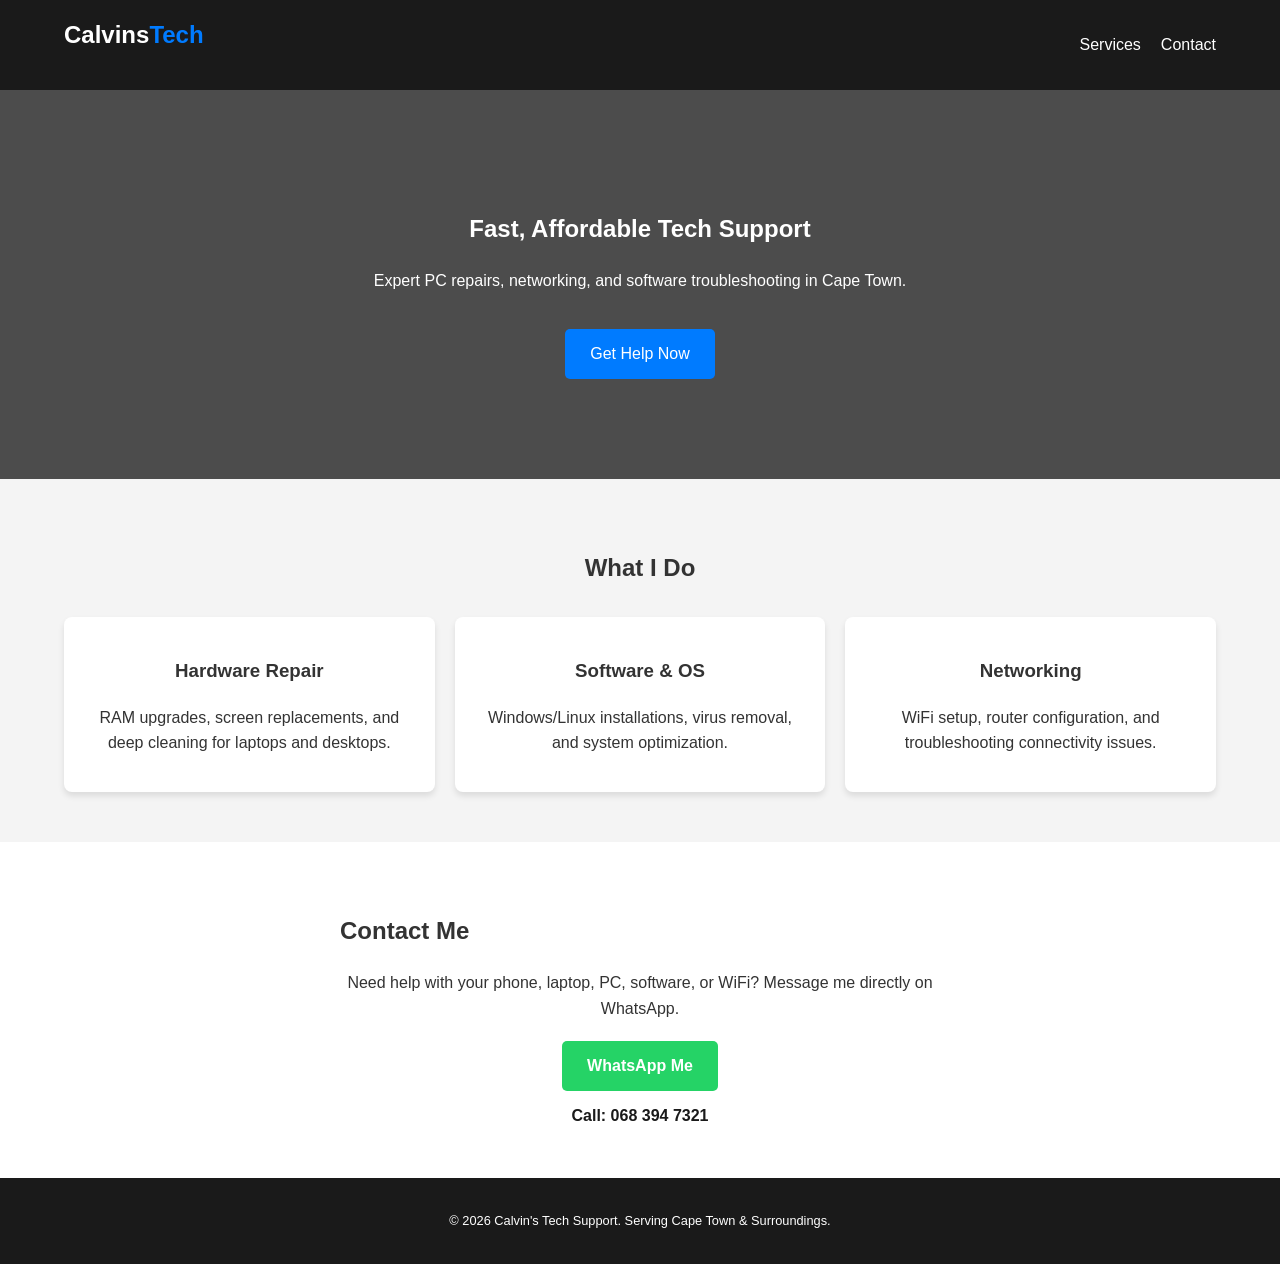
==== index.html @ 07ad8da0 "Add files via upload" ====
<!DOCTYPE html>
<html lang="en">
<head>
    <meta charset="UTF-8">
    <meta name="viewport" content="width=device-width, initial-scale=1.0">
    <title>Calvin's Tech Support | Professional IT Services</title>
    <link rel="stylesheet" href="style.css">
</head>
<body>
    <header>
        <nav>
            <div class="logo">Calvins<span>Tech</span></div>
            <ul>
                <li><a href="#services">Services</a></li>
                <li><a href="#contact">Contact</a></li>
            </ul>
        </nav>
    </header>

    <section class="hero">
        <h1>Fast, Affordable Tech Support</h1>
        <p>Expert PC repairs, networking, and software troubleshooting in Cape Town.</p>
        <a href="#contact" class="cta-button">Get Help Now</a>
    </section>

    <section id="services" class="services">
        <h2>What I Do</h2>
        <div class="service-grid">
            <div class="card">
                <h3>Hardware Repair</h3>
                <p>RAM upgrades, screen replacements, and deep cleaning for laptops and desktops.</p>
            </div>
            <div class="card">
                <h3>Software & OS</h3>
                <p>Windows/Linux installations, virus removal, and system optimization.</p>
            </div>
            <div class="card">
                <h3>Networking</h3>
                <p>WiFi setup, router configuration, and troubleshooting connectivity issues.</p>
            </div>
        </div>
    </section>

    <section id="contact" class="contact">
        <h2>Contact Me</h2>
        <p>Need help with your phone, laptop, PC, software, or WiFi? Message me directly on WhatsApp.</p>
        <div class="contact-buttons">
            <a class="whatsapp-button" href="https://wa.me/27683947321?text=Hi%20Calvin%2C%20I%20need%20help%20with%20my%20device." target="_blank" rel="noopener noreferrer">WhatsApp Me</a>
            <a class="phone-link" href="tel:+27683947321">Call: 068 394 7321</a>
        </div>
    </section>

    <footer>
        <p>&copy; 2026 Calvin's Tech Support. Serving Cape Town & Surroundings.</p>
    </footer>
</body>
</html>
---- style.css ----
:root {
    --primary: #007bff;
    --dark: #1a1a1a;
    --light: #f4f4f4;
}

body {
    font-family: 'Segoe UI', Tahoma, Geneva, Verdana, sans-serif;
    margin: 0;
    color: #333;
    line-height: 1.6;
}

nav {
    display: flex;
    justify-content: space-between;
    padding: 1rem 5%;
    background: var(--dark);
    color: white;
}

.logo { font-size: 1.5rem; font-weight: bold; }
.logo span { color: var(--primary); }

nav ul { display: flex; list-style: none; }
nav ul li { margin-left: 20px; }
nav a { color: white; text-decoration: none; }

.hero {
    background: linear-gradient(rgba(0,0,0,0.7), rgba(0,0,0,0.7)), url('https://images.unsplash.com/photo-1518770660439-4636190af475?auto=format&fit=crop&w=1350&q=80');
    background-size: cover;
    color: white;
    text-align: center;
    padding: 100px 20px;
}

.cta-button {
    background: var(--primary);
    color: white;
    padding: 12px 25px;
    text-decoration: none;
    border-radius: 5px;
    display: inline-block;
    margin-top: 20px;
}

.services { padding: 50px 5%; text-align: center; background: var(--light); }
.service-grid {
    display: grid;
    grid-template-columns: repeat(auto-fit, minmax(250px, 1fr));
    gap: 20px;
    margin-top: 30px;
}

.card { background: white; padding: 20px; border-radius: 8px; box-shadow: 0 4px 6px rgba(0,0,0,0.1); }

.contact { padding: 50px 5%; max-width: 600px; margin: 0 auto; }
form { display: flex; flex-direction: column; }
form input, form textarea { margin-bottom: 15px; padding: 10px; border: 1px solid #ccc; border-radius: 4px; }
form button { background: var(--dark); color: white; padding: 10px; border: none; cursor: pointer; border-radius: 4px; }
form button:hover { background: var(--primary); }

footer { text-align: center; padding: 20px; background: var(--dark); color: white; font-size: 0.8rem; }

.contact p { text-align: center; }
.contact-buttons { display: flex; flex-direction: column; gap: 12px; align-items: center; margin-top: 20px; }
.whatsapp-button { background: #25D366; color: white; padding: 12px 25px; text-decoration: none; border-radius: 5px; font-weight: bold; display: inline-block; }
.phone-link { color: var(--dark); text-decoration: none; font-weight: bold; }
.phone-link:hover { color: var(--primary); }
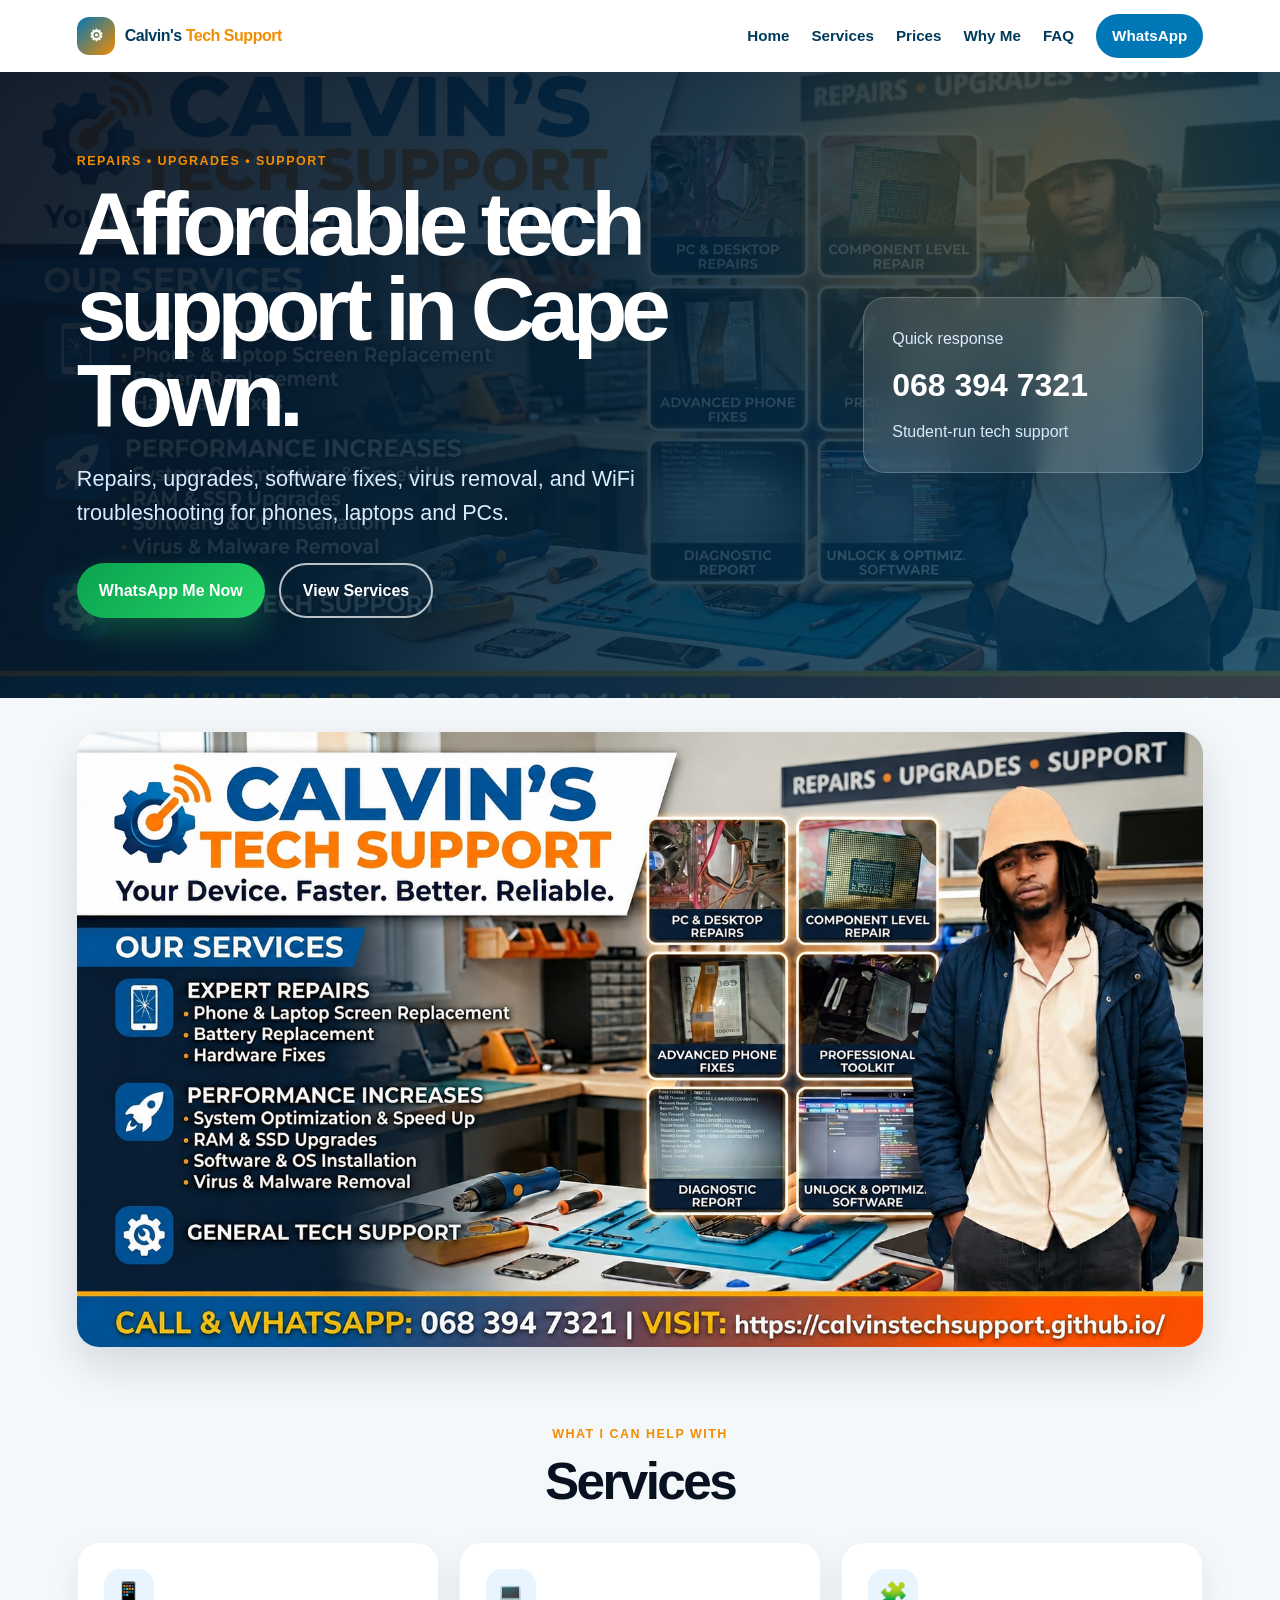
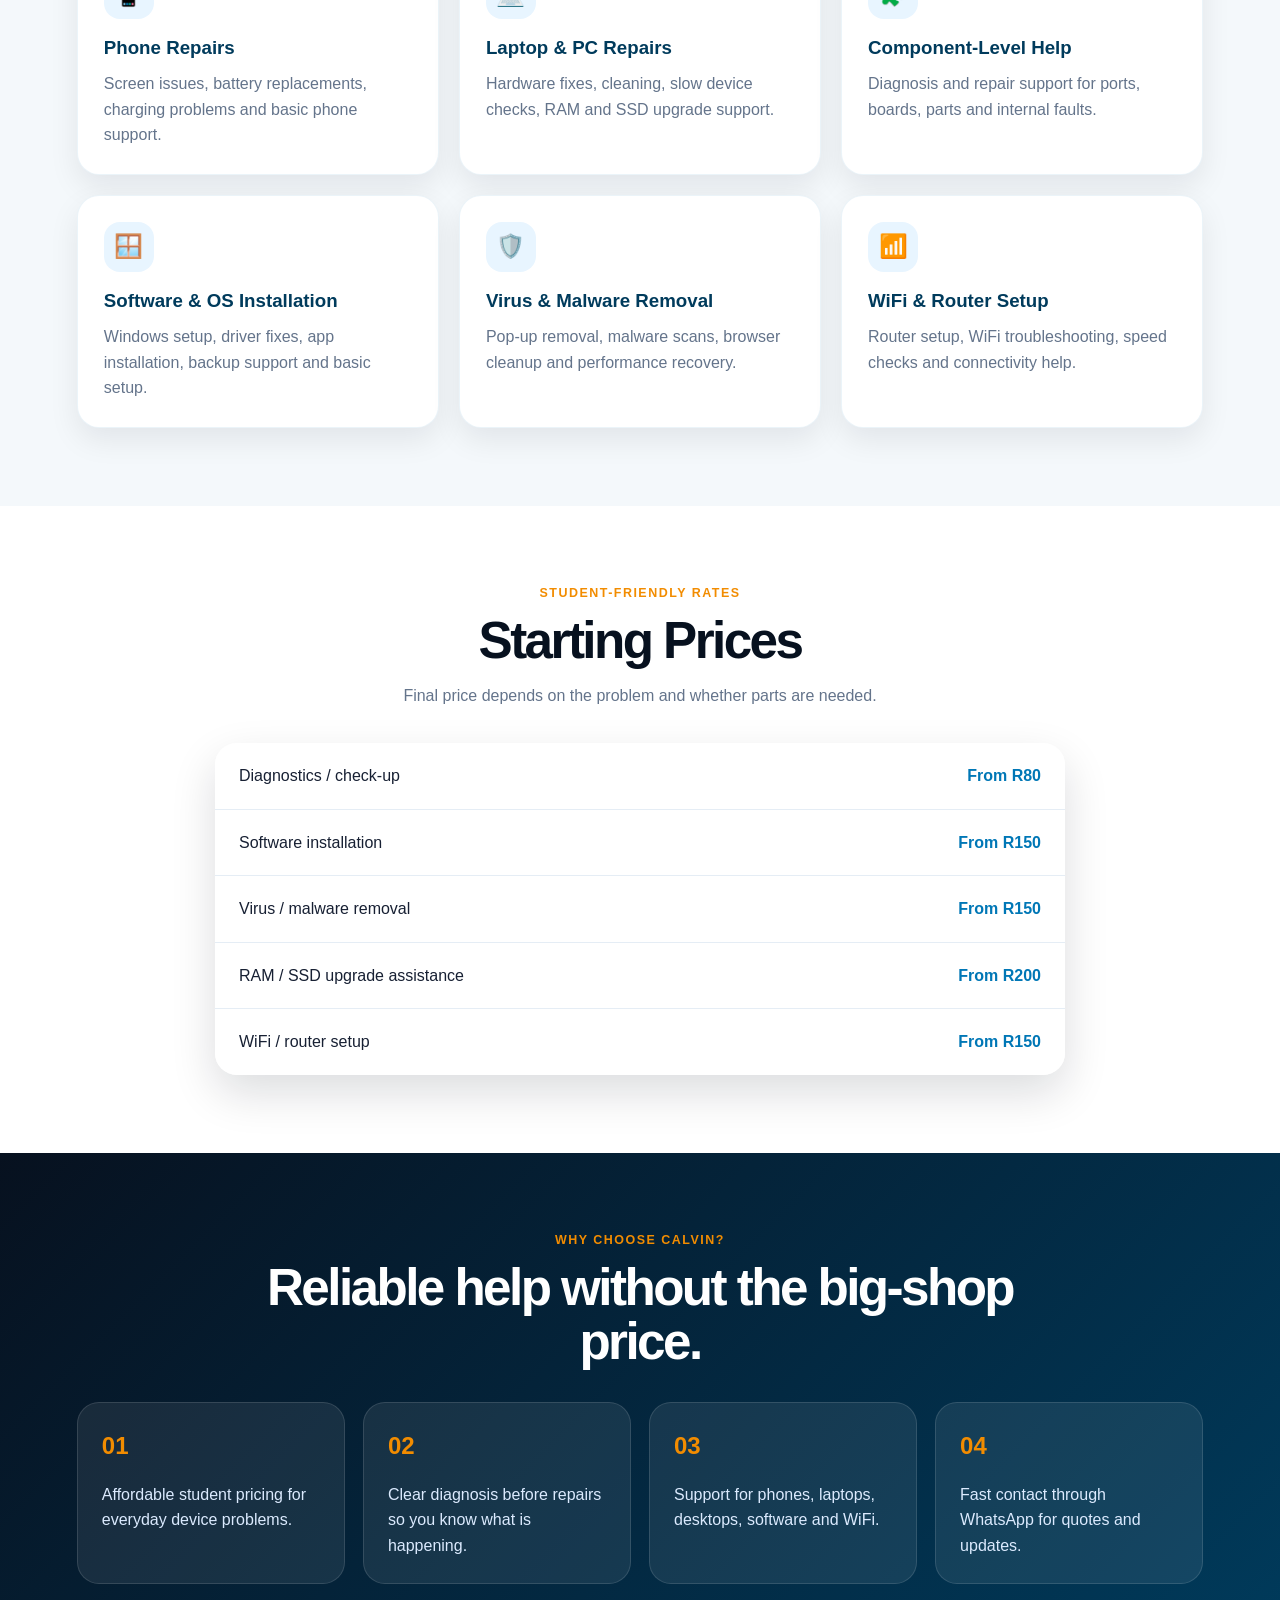
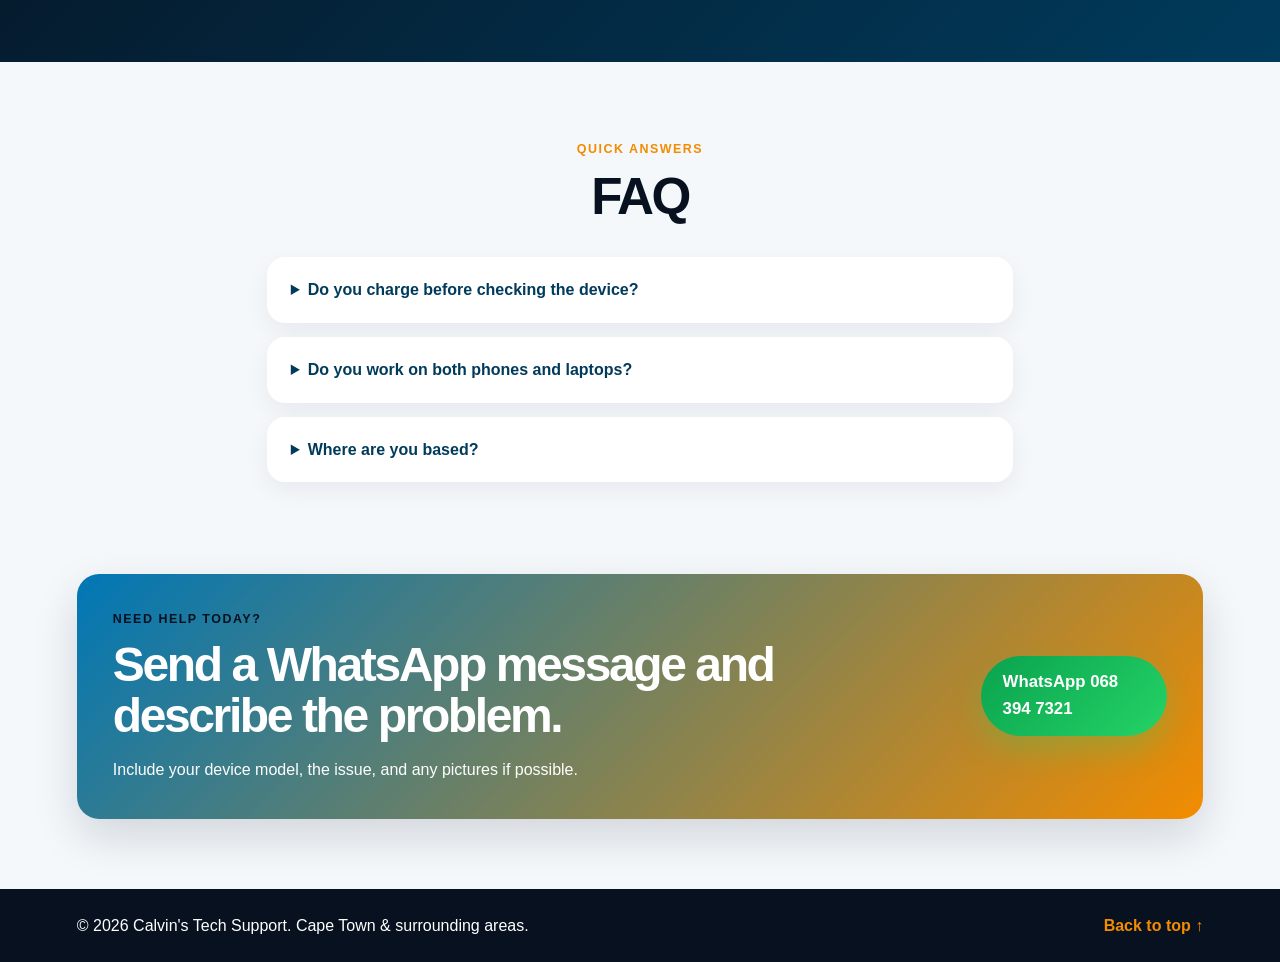
==== commit 4f4d48a4: "Add files via upload" ====
--- a/index.html
+++ b/index.html
@@ -3,55 +3,168 @@
 <head>
     <meta charset="UTF-8">
     <meta name="viewport" content="width=device-width, initial-scale=1.0">
-    <title>Calvin's Tech Support | Professional IT Services</title>
+    <meta name="description" content="Affordable tech support in Cape Town. Repairs, upgrades, software fixes, virus removal, and WiFi troubleshooting.">
+    <title>Calvin's Tech Support | Repairs, Upgrades & IT Support in Cape Town</title>
     <link rel="stylesheet" href="style.css">
 </head>
 <body>
-    <header>
-        <nav>
-            <div class="logo">Calvins<span>Tech</span></div>
-            <ul>
-                <li><a href="#services">Services</a></li>
-                <li><a href="#contact">Contact</a></li>
-            </ul>
+    <input type="checkbox" id="menu-toggle" class="menu-toggle">
+
+    <header class="site-header">
+        <a href="#home" class="brand">
+            <span class="brand-icon">⚙</span>
+            <span>Calvin's <strong>Tech Support</strong></span>
+        </a>
+
+        <label for="menu-toggle" class="menu-button" aria-label="Open navigation menu">
+            <span></span>
+            <span></span>
+            <span></span>
+        </label>
+
+        <nav class="top-nav">
+            <a href="#home">Home</a>
+            <a href="#services">Services</a>
+            <a href="#prices">Prices</a>
+            <a href="#why">Why Me</a>
+            <a href="#faq">FAQ</a>
+            <a href="#contact" class="nav-cta">WhatsApp</a>
         </nav>
     </header>
 
-    <section class="hero">
-        <h1>Fast, Affordable Tech Support</h1>
-        <p>Expert PC repairs, networking, and software troubleshooting in Cape Town.</p>
-        <a href="#contact" class="cta-button">Get Help Now</a>
-    </section>
+    <aside class="side-nav">
+        <label for="menu-toggle" class="close-menu">×</label>
+        <a href="#home">Home</a>
+        <a href="#services">Services</a>
+        <a href="#prices">Prices</a>
+        <a href="#why">Why Choose Me</a>
+        <a href="#faq">FAQ</a>
+        <a href="#contact">Contact</a>
+    </aside>
 
-    <section id="services" class="services">
-        <h2>What I Do</h2>
-        <div class="service-grid">
-            <div class="card">
-                <h3>Hardware Repair</h3>
-                <p>RAM upgrades, screen replacements, and deep cleaning for laptops and desktops.</p>
+    <label for="menu-toggle" class="overlay"></label>
+
+    <main id="home">
+        <section class="hero">
+            <div class="hero-content">
+                <p class="eyebrow">Repairs • Upgrades • Support</p>
+                <h1>Affordable tech support in Cape Town.</h1>
+                <p class="hero-text">Repairs, upgrades, software fixes, virus removal, and WiFi troubleshooting for phones, laptops and PCs.</p>
+                <div class="hero-actions">
+                    <a class="btn primary" href="https://wa.me/27683947321?text=Hi%20Calvin%2C%20I%20need%20tech%20support" target="_blank" rel="noopener">WhatsApp Me Now</a>
+                    <a class="btn secondary" href="#services">View Services</a>
+                </div>
             </div>
-            <div class="card">
-                <h3>Software & OS</h3>
-                <p>Windows/Linux installations, virus removal, and system optimization.</p>
+            <div class="hero-card">
+                <p>Quick response</p>
+                <strong>068 394 7321</strong>
+                <span>Student-run tech support</span>
             </div>
-            <div class="card">
-                <h3>Networking</h3>
-                <p>WiFi setup, router configuration, and troubleshooting connectivity issues.</p>
+        </section>
+
+        <section class="banner-section" aria-label="Calvin's Tech Support banner">
+            <img src="banner.png" alt="Calvin's Tech Support services banner">
+        </section>
+
+        <section id="services" class="section">
+            <div class="section-heading">
+                <p class="eyebrow">What I can help with</p>
+                <h2>Services</h2>
             </div>
-        </div>
-    </section>
+            <div class="grid cards">
+                <article class="card">
+                    <span class="card-icon">📱</span>
+                    <h3>Phone Repairs</h3>
+                    <p>Screen issues, battery replacements, charging problems and basic phone support.</p>
+                </article>
+                <article class="card">
+                    <span class="card-icon">💻</span>
+                    <h3>Laptop & PC Repairs</h3>
+                    <p>Hardware fixes, cleaning, slow device checks, RAM and SSD upgrade support.</p>
+                </article>
+                <article class="card">
+                    <span class="card-icon">🧩</span>
+                    <h3>Component-Level Help</h3>
+                    <p>Diagnosis and repair support for ports, boards, parts and internal faults.</p>
+                </article>
+                <article class="card">
+                    <span class="card-icon">🪟</span>
+                    <h3>Software & OS Installation</h3>
+                    <p>Windows setup, driver fixes, app installation, backup support and basic setup.</p>
+                </article>
+                <article class="card">
+                    <span class="card-icon">🛡️</span>
+                    <h3>Virus & Malware Removal</h3>
+                    <p>Pop-up removal, malware scans, browser cleanup and performance recovery.</p>
+                </article>
+                <article class="card">
+                    <span class="card-icon">📶</span>
+                    <h3>WiFi & Router Setup</h3>
+                    <p>Router setup, WiFi troubleshooting, speed checks and connectivity help.</p>
+                </article>
+            </div>
+        </section>
 
-    <section id="contact" class="contact">
-        <h2>Contact Me</h2>
-        <p>Need help with your phone, laptop, PC, software, or WiFi? Message me directly on WhatsApp.</p>
-        <div class="contact-buttons">
-            <a class="whatsapp-button" href="https://wa.me/27683947321?text=Hi%20Calvin%2C%20I%20need%20help%20with%20my%20device." target="_blank" rel="noopener noreferrer">WhatsApp Me</a>
-            <a class="phone-link" href="tel:+27683947321">Call: 068 394 7321</a>
-        </div>
-    </section>
+        <section id="prices" class="section prices-section">
+            <div class="section-heading">
+                <p class="eyebrow">Student-friendly rates</p>
+                <h2>Starting Prices</h2>
+                <p>Final price depends on the problem and whether parts are needed.</p>
+            </div>
+            <div class="price-list">
+                <div><span>Diagnostics / check-up</span><strong>From R80</strong></div>
+                <div><span>Software installation</span><strong>From R150</strong></div>
+                <div><span>Virus / malware removal</span><strong>From R150</strong></div>
+                <div><span>RAM / SSD upgrade assistance</span><strong>From R200</strong></div>
+                <div><span>WiFi / router setup</span><strong>From R150</strong></div>
+            </div>
+        </section>
+
+        <section id="why" class="section why-section">
+            <div class="section-heading">
+                <p class="eyebrow">Why choose Calvin?</p>
+                <h2>Reliable help without the big-shop price.</h2>
+            </div>
+            <div class="why-grid">
+                <div><strong>01</strong><p>Affordable student pricing for everyday device problems.</p></div>
+                <div><strong>02</strong><p>Clear diagnosis before repairs so you know what is happening.</p></div>
+                <div><strong>03</strong><p>Support for phones, laptops, desktops, software and WiFi.</p></div>
+                <div><strong>04</strong><p>Fast contact through WhatsApp for quotes and updates.</p></div>
+            </div>
+        </section>
+
+        <section id="faq" class="section faq-section">
+            <div class="section-heading">
+                <p class="eyebrow">Quick answers</p>
+                <h2>FAQ</h2>
+            </div>
+            <details>
+                <summary>Do you charge before checking the device?</summary>
+                <p>A small diagnostic fee may apply. If repair parts are needed, you will get a quote first.</p>
+            </details>
+            <details>
+                <summary>Do you work on both phones and laptops?</summary>
+                <p>Yes. I help with phones, laptops, PCs, software, upgrades and WiFi issues.</p>
+            </details>
+            <details>
+                <summary>Where are you based?</summary>
+                <p>I offer affordable tech support in Cape Town and surrounding areas.</p>
+            </details>
+        </section>
+
+        <section id="contact" class="contact-section">
+            <div>
+                <p class="eyebrow">Need help today?</p>
+                <h2>Send a WhatsApp message and describe the problem.</h2>
+                <p>Include your device model, the issue, and any pictures if possible.</p>
+            </div>
+            <a class="btn primary big" href="https://wa.me/27683947321?text=Hi%20Calvin%2C%20I%20need%20tech%20support" target="_blank" rel="noopener">WhatsApp 068 394 7321</a>
+        </section>
+    </main>
 
     <footer>
-        <p>&copy; 2026 Calvin's Tech Support. Serving Cape Town & Surroundings.</p>
+        <p>&copy; 2026 Calvin's Tech Support. Cape Town & surrounding areas.</p>
+        <a href="#home">Back to top ↑</a>
     </footer>
 </body>
-</html>+</html>
--- a/style.css
+++ b/style.css
@@ -1,69 +1,545 @@
 :root {
-    --primary: #007bff;
-    --dark: #1a1a1a;
-    --light: #f4f4f4;
+    --primary: #0077b6;
+    --primary-dark: #003b5c;
+    --accent: #f28c00;
+    --dark: #07111f;
+    --text: #172033;
+    --muted: #64748b;
+    --light: #f4f8fb;
+    --white: #ffffff;
+    --shadow: 0 18px 45px rgba(7, 17, 31, 0.14);
+    --radius: 22px;
+}
+
+* {
+    box-sizing: border-box;
+}
+
+html {
+    scroll-behavior: smooth;
 }
 
 body {
-    font-family: 'Segoe UI', Tahoma, Geneva, Verdana, sans-serif;
-    margin: 0;
-    color: #333;
+    margin: 0;
+    font-family: "Segoe UI", Tahoma, Geneva, Verdana, sans-serif;
+    color: var(--text);
+    background: var(--light);
     line-height: 1.6;
 }
 
-nav {
-    display: flex;
+a {
+    color: inherit;
+    text-decoration: none;
+}
+
+.site-header {
+    position: sticky;
+    top: 0;
+    z-index: 20;
+    display: flex;
+    align-items: center;
     justify-content: space-between;
-    padding: 1rem 5%;
+    padding: 14px 6%;
+    background: rgba(255, 255, 255, 0.94);
+    backdrop-filter: blur(14px);
+    box-shadow: 0 8px 25px rgba(7, 17, 31, 0.08);
+}
+
+.brand {
+    display: flex;
+    align-items: center;
+    gap: 10px;
+    font-weight: 800;
+    color: var(--primary-dark);
+    letter-spacing: -0.03em;
+}
+
+.brand-icon {
+    display: grid;
+    place-items: center;
+    width: 38px;
+    height: 38px;
+    border-radius: 12px;
+    color: var(--white);
+    background: linear-gradient(135deg, var(--primary), var(--accent));
+}
+
+.brand strong {
+    color: var(--accent);
+}
+
+.top-nav {
+    display: flex;
+    align-items: center;
+    gap: 22px;
+    color: var(--primary-dark);
+    font-weight: 700;
+    font-size: 0.95rem;
+}
+
+.top-nav a:hover {
+    color: var(--accent);
+}
+
+.nav-cta {
+    padding: 10px 16px;
+    border-radius: 999px;
+    color: var(--white) !important;
+    background: var(--primary);
+}
+
+.menu-toggle {
+    display: none;
+}
+
+.menu-button {
+    display: none;
+    cursor: pointer;
+}
+
+.menu-button span {
+    display: block;
+    width: 26px;
+    height: 3px;
+    margin: 5px 0;
+    border-radius: 10px;
+    background: var(--primary-dark);
+}
+
+.side-nav {
+    position: fixed;
+    top: 0;
+    right: -310px;
+    z-index: 40;
+    width: 290px;
+    height: 100vh;
+    padding: 70px 25px 25px;
     background: var(--dark);
-    color: white;
-}
-
-.logo { font-size: 1.5rem; font-weight: bold; }
-.logo span { color: var(--primary); }
-
-nav ul { display: flex; list-style: none; }
-nav ul li { margin-left: 20px; }
-nav a { color: white; text-decoration: none; }
+    color: var(--white);
+    display: flex;
+    flex-direction: column;
+    gap: 18px;
+    transition: 0.25s ease;
+}
+
+.side-nav a {
+    padding: 14px 12px;
+    border-radius: 14px;
+    background: rgba(255, 255, 255, 0.06);
+}
+
+.close-menu {
+    position: absolute;
+    top: 18px;
+    right: 24px;
+    font-size: 2rem;
+    cursor: pointer;
+}
+
+.overlay {
+    display: none;
+    position: fixed;
+    inset: 0;
+    z-index: 30;
+    background: rgba(0, 0, 0, 0.45);
+}
+
+.menu-toggle:checked ~ .side-nav {
+    right: 0;
+}
+
+.menu-toggle:checked ~ .overlay {
+    display: block;
+}
 
 .hero {
-    background: linear-gradient(rgba(0,0,0,0.7), rgba(0,0,0,0.7)), url('https://images.unsplash.com/photo-1518770660439-4636190af475?auto=format&fit=crop&w=1350&q=80');
-    background-size: cover;
-    color: white;
+    position: relative;
+    display: grid;
+    grid-template-columns: minmax(0, 1.3fr) 340px;
+    gap: 30px;
+    align-items: center;
+    min-height: 620px;
+    padding: 80px 6%;
+    color: var(--white);
+    background:
+        linear-gradient(120deg, rgba(7, 17, 31, 0.94), rgba(0, 59, 92, 0.78)),
+        url("banner.png") center/cover no-repeat;
+}
+
+.hero::after {
+    content: "";
+    position: absolute;
+    inset: 0;
+    background: radial-gradient(circle at 80% 20%, rgba(242, 140, 0, 0.22), transparent 28%);
+    pointer-events: none;
+}
+
+.hero-content,
+.hero-card {
+    position: relative;
+    z-index: 1;
+}
+
+.eyebrow {
+    margin: 0 0 10px;
+    color: var(--accent);
+    font-weight: 900;
+    text-transform: uppercase;
+    letter-spacing: 0.12em;
+    font-size: 0.78rem;
+}
+
+.hero h1 {
+    max-width: 780px;
+    margin: 0;
+    font-size: clamp(2.5rem, 7vw, 5.8rem);
+    line-height: 0.95;
+    letter-spacing: -0.07em;
+}
+
+.hero-text {
+    max-width: 680px;
+    margin: 24px 0 0;
+    font-size: clamp(1.05rem, 2vw, 1.35rem);
+    color: #dbeafe;
+}
+
+.hero-actions {
+    display: flex;
+    flex-wrap: wrap;
+    gap: 14px;
+    margin-top: 32px;
+}
+
+.btn {
+    display: inline-flex;
+    align-items: center;
+    justify-content: center;
+    min-height: 48px;
+    padding: 13px 22px;
+    border-radius: 999px;
+    font-weight: 900;
+    transition: transform 0.2s ease, box-shadow 0.2s ease;
+}
+
+.btn:hover {
+    transform: translateY(-2px);
+}
+
+.btn.primary {
+    color: var(--white);
+    background: linear-gradient(135deg, #0aa34f, #25d366);
+    box-shadow: 0 14px 30px rgba(37, 211, 102, 0.27);
+}
+
+.btn.secondary {
+    color: var(--white);
+    border: 2px solid rgba(255, 255, 255, 0.72);
+}
+
+.btn.big {
+    font-size: 1.05rem;
+}
+
+.hero-card {
+    padding: 28px;
+    border-radius: var(--radius);
+    background: rgba(255, 255, 255, 0.12);
+    border: 1px solid rgba(255, 255, 255, 0.2);
+    box-shadow: var(--shadow);
+    backdrop-filter: blur(12px);
+}
+
+.hero-card p,
+.hero-card span {
+    margin: 0;
+    color: #dbeafe;
+}
+
+.hero-card strong {
+    display: block;
+    margin: 8px 0;
+    font-size: 2rem;
+    color: var(--white);
+}
+
+.banner-section {
+    padding: 34px 6% 0;
+}
+
+.banner-section img {
+    display: block;
+    width: 100%;
+    max-width: 1180px;
+    margin: 0 auto;
+    border-radius: var(--radius);
+    box-shadow: var(--shadow);
+}
+
+.section {
+    padding: 78px 6%;
+}
+
+.section-heading {
+    max-width: 780px;
+    margin: 0 auto 34px;
     text-align: center;
-    padding: 100px 20px;
-}
-
-.cta-button {
-    background: var(--primary);
-    color: white;
-    padding: 12px 25px;
-    text-decoration: none;
-    border-radius: 5px;
-    display: inline-block;
-    margin-top: 20px;
-}
-
-.services { padding: 50px 5%; text-align: center; background: var(--light); }
-.service-grid {
+}
+
+.section-heading h2 {
+    margin: 0;
+    color: var(--dark);
+    font-size: clamp(2rem, 4vw, 3.2rem);
+    line-height: 1.05;
+    letter-spacing: -0.05em;
+}
+
+.section-heading p:not(.eyebrow) {
+    color: var(--muted);
+}
+
+.grid.cards {
     display: grid;
-    grid-template-columns: repeat(auto-fit, minmax(250px, 1fr));
+    grid-template-columns: repeat(3, minmax(0, 1fr));
     gap: 20px;
-    margin-top: 30px;
-}
-
-.card { background: white; padding: 20px; border-radius: 8px; box-shadow: 0 4px 6px rgba(0,0,0,0.1); }
-
-.contact { padding: 50px 5%; max-width: 600px; margin: 0 auto; }
-form { display: flex; flex-direction: column; }
-form input, form textarea { margin-bottom: 15px; padding: 10px; border: 1px solid #ccc; border-radius: 4px; }
-form button { background: var(--dark); color: white; padding: 10px; border: none; cursor: pointer; border-radius: 4px; }
-form button:hover { background: var(--primary); }
-
-footer { text-align: center; padding: 20px; background: var(--dark); color: white; font-size: 0.8rem; }
-
-.contact p { text-align: center; }
-.contact-buttons { display: flex; flex-direction: column; gap: 12px; align-items: center; margin-top: 20px; }
-.whatsapp-button { background: #25D366; color: white; padding: 12px 25px; text-decoration: none; border-radius: 5px; font-weight: bold; display: inline-block; }
-.phone-link { color: var(--dark); text-decoration: none; font-weight: bold; }
-.phone-link:hover { color: var(--primary); }
+    max-width: 1180px;
+    margin: 0 auto;
+}
+
+.card {
+    padding: 26px;
+    border-radius: var(--radius);
+    background: var(--white);
+    box-shadow: 0 12px 30px rgba(7, 17, 31, 0.08);
+    border: 1px solid rgba(0, 119, 182, 0.08);
+}
+
+.card-icon {
+    display: grid;
+    place-items: center;
+    width: 50px;
+    height: 50px;
+    margin-bottom: 14px;
+    border-radius: 16px;
+    background: #e8f5ff;
+    font-size: 1.45rem;
+}
+
+.card h3 {
+    margin: 0 0 8px;
+    color: var(--primary-dark);
+}
+
+.card p {
+    margin: 0;
+    color: var(--muted);
+}
+
+.prices-section {
+    background: var(--white);
+}
+
+.price-list {
+    max-width: 850px;
+    margin: 0 auto;
+    border-radius: var(--radius);
+    overflow: hidden;
+    box-shadow: var(--shadow);
+}
+
+.price-list div {
+    display: flex;
+    justify-content: space-between;
+    gap: 18px;
+    padding: 20px 24px;
+    background: var(--white);
+    border-bottom: 1px solid #e5edf5;
+}
+
+.price-list div:last-child {
+    border-bottom: 0;
+}
+
+.price-list strong {
+    color: var(--primary);
+    white-space: nowrap;
+}
+
+.why-section {
+    color: var(--white);
+    background: linear-gradient(135deg, var(--dark), var(--primary-dark));
+}
+
+.why-section .section-heading h2 {
+    color: var(--white);
+}
+
+.why-grid {
+    display: grid;
+    grid-template-columns: repeat(4, minmax(0, 1fr));
+    gap: 18px;
+    max-width: 1180px;
+    margin: 0 auto;
+}
+
+.why-grid div {
+    padding: 24px;
+    border-radius: var(--radius);
+    background: rgba(255, 255, 255, 0.08);
+    border: 1px solid rgba(255, 255, 255, 0.12);
+}
+
+.why-grid strong {
+    color: var(--accent);
+    font-size: 1.5rem;
+}
+
+.why-grid p {
+    margin-bottom: 0;
+    color: #dbeafe;
+}
+
+.faq-section {
+    max-width: 900px;
+    margin: 0 auto;
+}
+
+details {
+    padding: 20px 24px;
+    margin-bottom: 14px;
+    border-radius: 18px;
+    background: var(--white);
+    box-shadow: 0 8px 24px rgba(7, 17, 31, 0.06);
+}
+
+summary {
+    cursor: pointer;
+    font-weight: 900;
+    color: var(--primary-dark);
+}
+
+details p {
+    margin-bottom: 0;
+    color: var(--muted);
+}
+
+.contact-section {
+    display: flex;
+    align-items: center;
+    justify-content: space-between;
+    gap: 28px;
+    margin: 0 6% 70px;
+    padding: 36px;
+    border-radius: var(--radius);
+    color: var(--white);
+    background: linear-gradient(135deg, var(--primary), var(--accent));
+    box-shadow: var(--shadow);
+}
+
+.contact-section h2 {
+    margin: 0;
+    font-size: clamp(1.8rem, 4vw, 3rem);
+    line-height: 1.05;
+    letter-spacing: -0.05em;
+}
+
+.contact-section p:last-child {
+    margin-bottom: 0;
+}
+
+.contact-section .eyebrow {
+    color: var(--dark);
+}
+
+footer {
+    display: flex;
+    justify-content: space-between;
+    gap: 20px;
+    padding: 24px 6%;
+    color: var(--white);
+    background: var(--dark);
+}
+
+footer p {
+    margin: 0;
+}
+
+footer a {
+    color: var(--accent);
+    font-weight: 800;
+}
+
+@media (max-width: 900px) {
+    .top-nav {
+        display: none;
+    }
+
+    .menu-button {
+        display: block;
+    }
+
+    .hero {
+        grid-template-columns: 1fr;
+        min-height: auto;
+        padding-top: 70px;
+    }
+
+    .hero-card {
+        max-width: 420px;
+    }
+
+    .grid.cards,
+    .why-grid {
+        grid-template-columns: repeat(2, minmax(0, 1fr));
+    }
+
+    .contact-section {
+        align-items: flex-start;
+        flex-direction: column;
+    }
+}
+
+@media (max-width: 620px) {
+    .site-header {
+        padding: 12px 5%;
+    }
+
+    .brand {
+        font-size: 0.95rem;
+    }
+
+    .hero,
+    .section {
+        padding-left: 5%;
+        padding-right: 5%;
+    }
+
+    .hero h1 {
+        font-size: 3rem;
+    }
+
+    .grid.cards,
+    .why-grid {
+        grid-template-columns: 1fr;
+    }
+
+    .price-list div {
+        flex-direction: column;
+        gap: 4px;
+    }
+
+    .banner-section {
+        padding-left: 5%;
+        padding-right: 5%;
+    }
+
+    .contact-section {
+        margin-left: 5%;
+        margin-right: 5%;
+        padding: 26px;
+    }
+
+    footer {
+        flex-direction: column;
+    }
+}
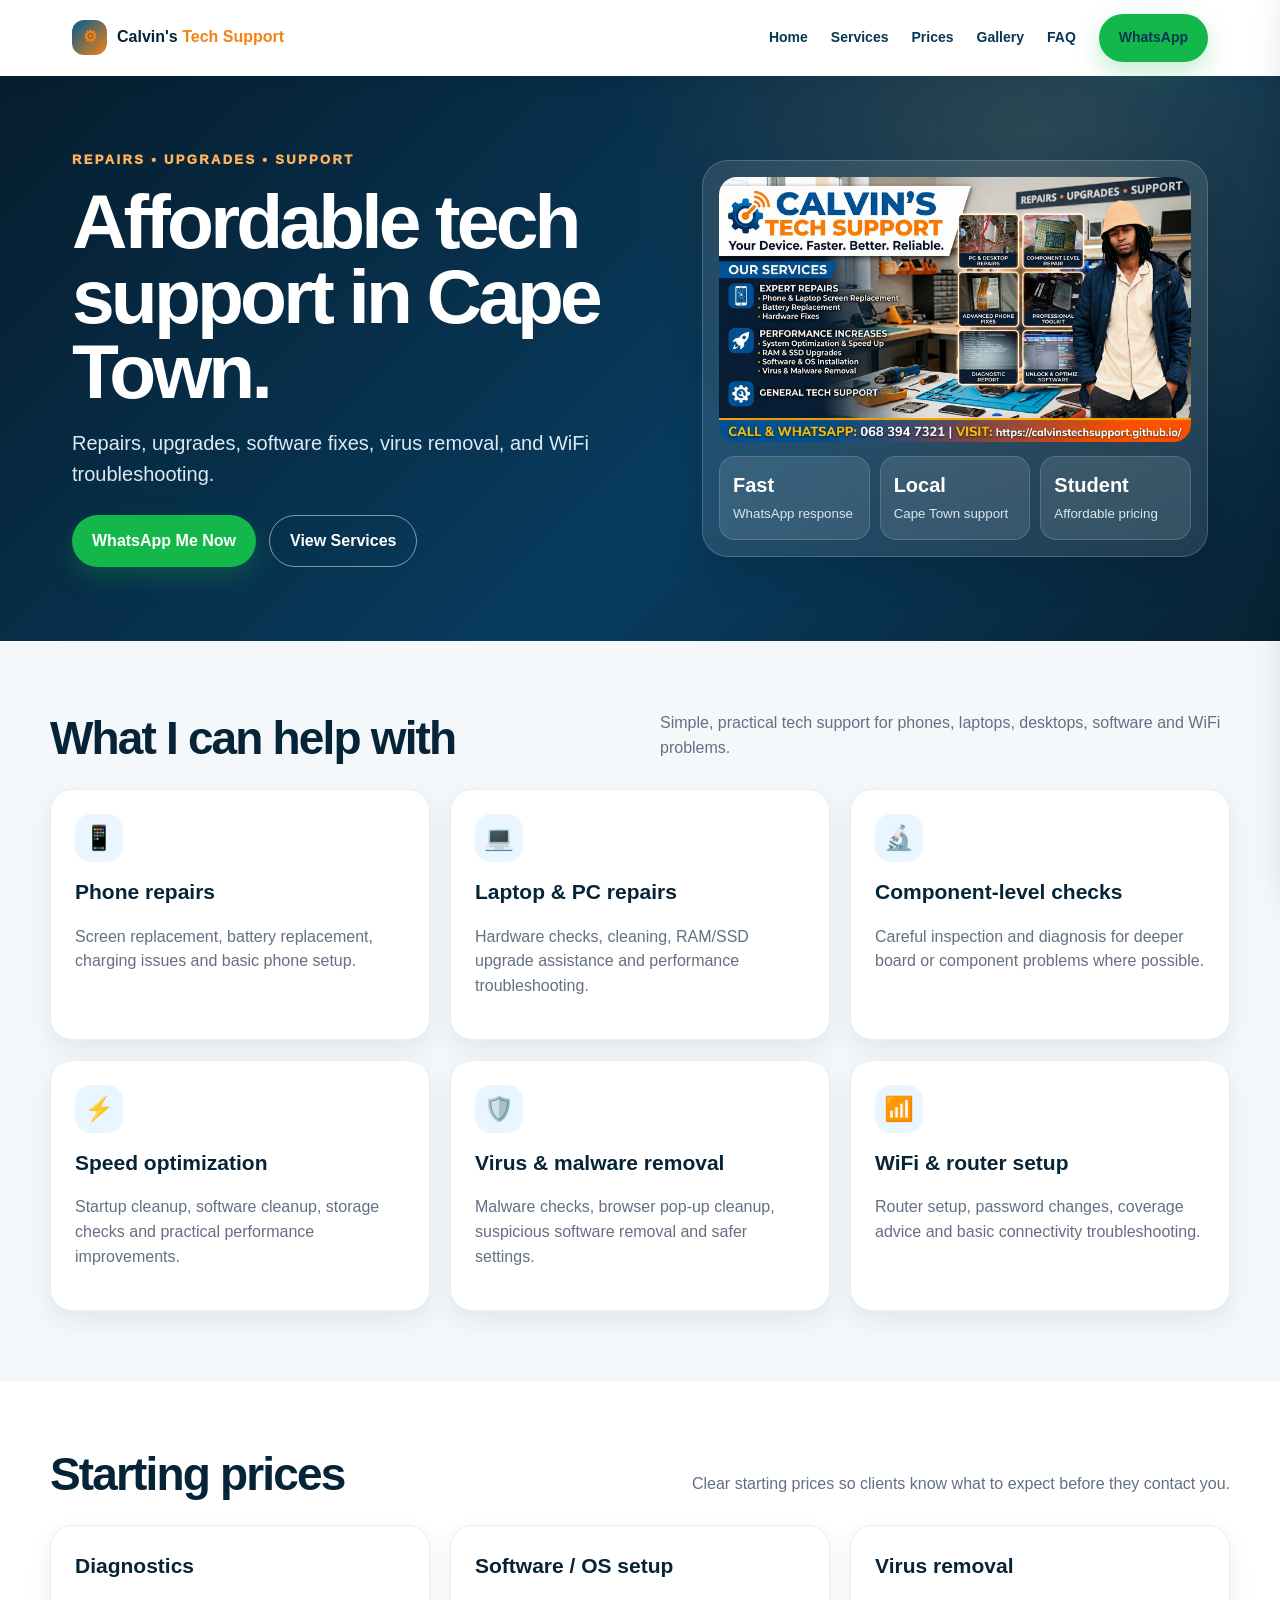
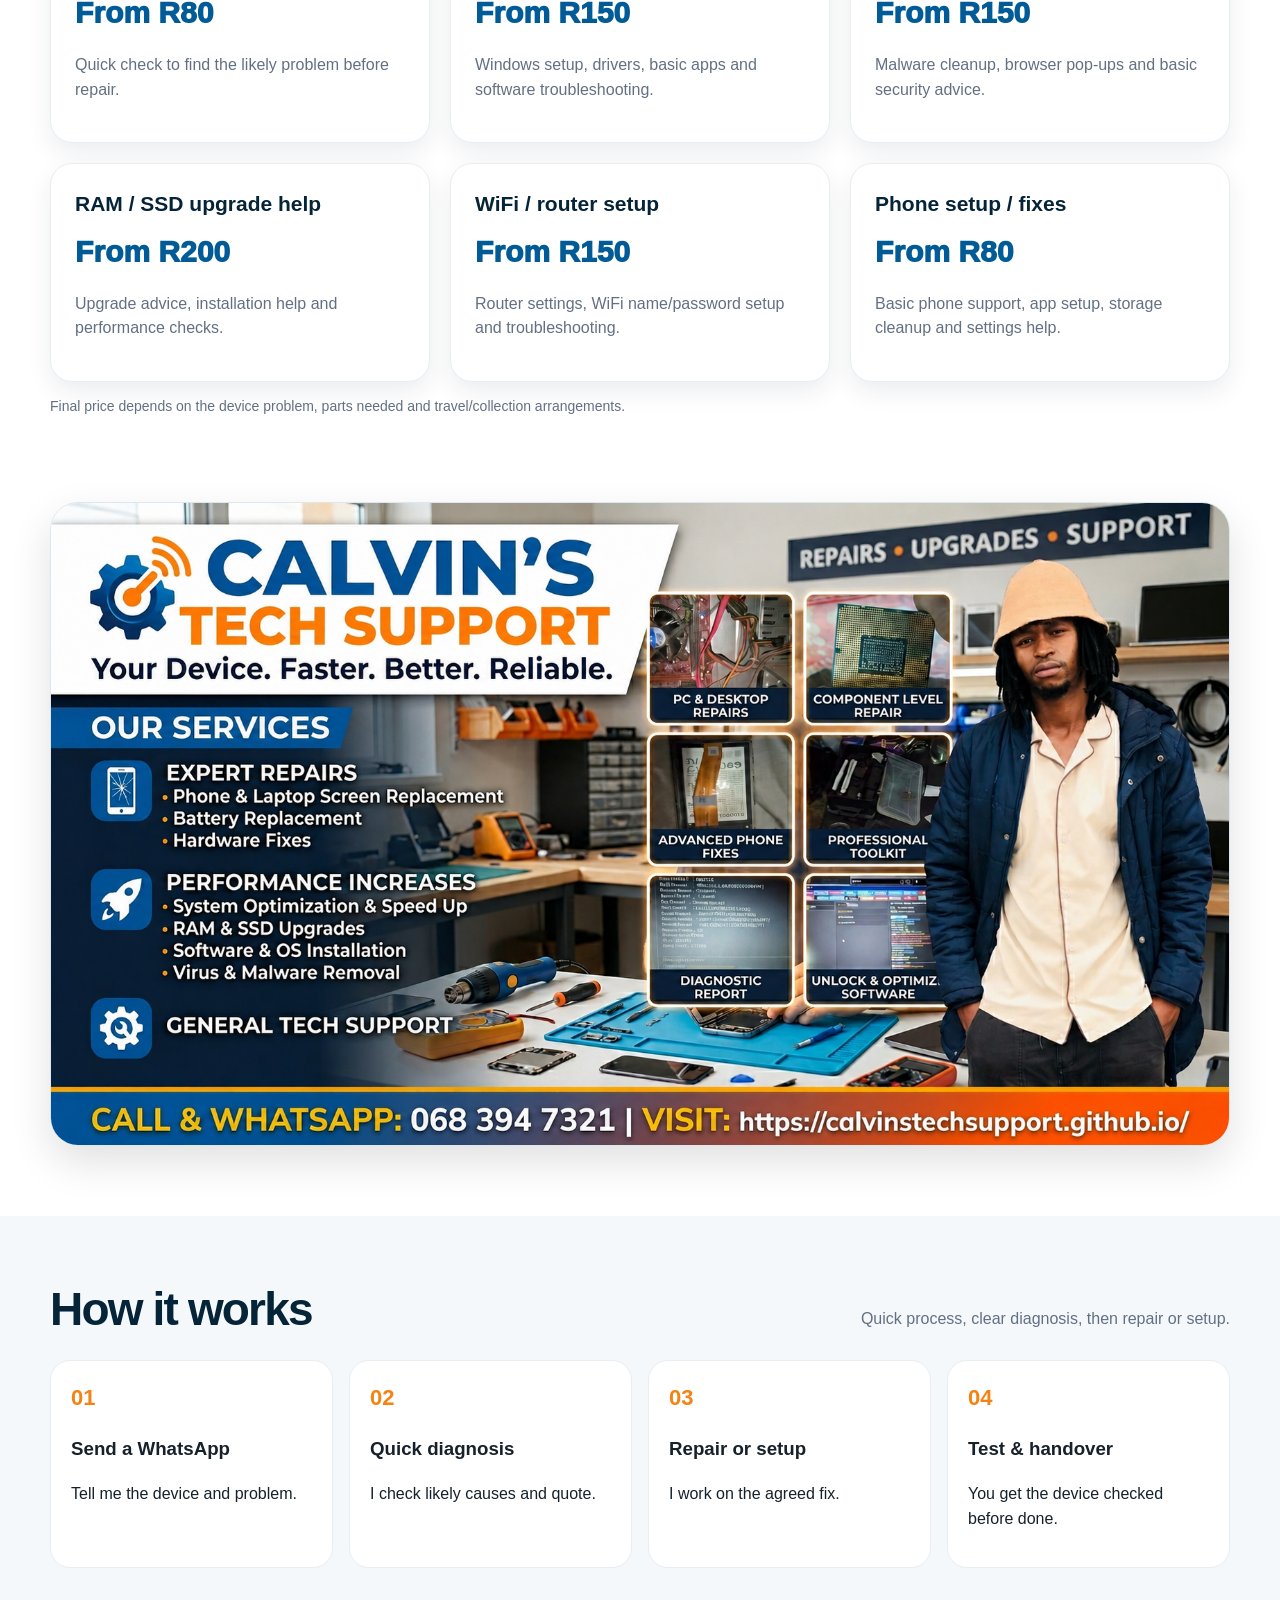
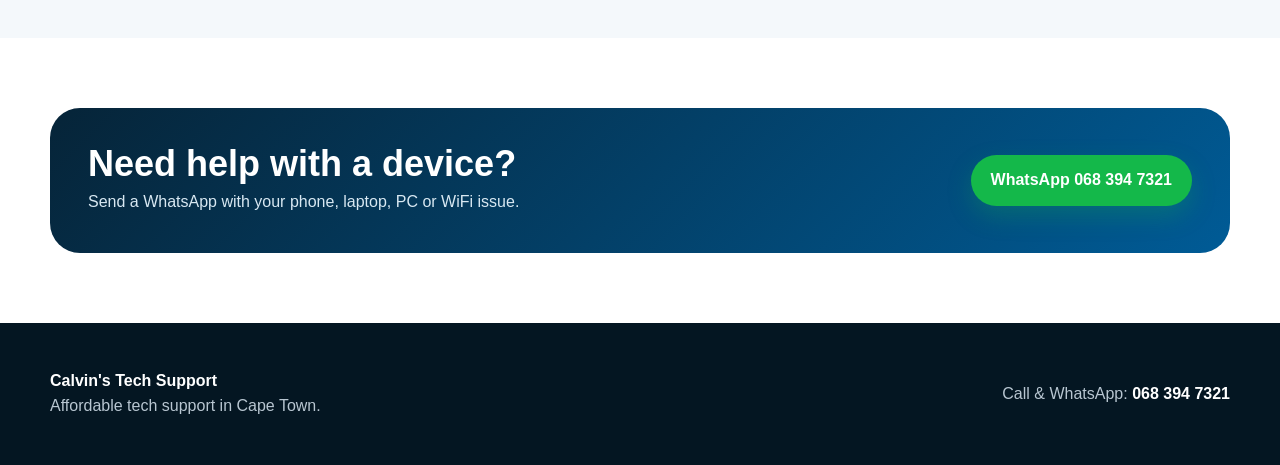
==== commit 34908475: "Add files via upload" ====
--- a/index.html
+++ b/index.html
@@ -1,170 +1 @@
-<!DOCTYPE html>
-<html lang="en">
-<head>
-    <meta charset="UTF-8">
-    <meta name="viewport" content="width=device-width, initial-scale=1.0">
-    <meta name="description" content="Affordable tech support in Cape Town. Repairs, upgrades, software fixes, virus removal, and WiFi troubleshooting.">
-    <title>Calvin's Tech Support | Repairs, Upgrades & IT Support in Cape Town</title>
-    <link rel="stylesheet" href="style.css">
-</head>
-<body>
-    <input type="checkbox" id="menu-toggle" class="menu-toggle">
-
-    <header class="site-header">
-        <a href="#home" class="brand">
-            <span class="brand-icon">⚙</span>
-            <span>Calvin's <strong>Tech Support</strong></span>
-        </a>
-
-        <label for="menu-toggle" class="menu-button" aria-label="Open navigation menu">
-            <span></span>
-            <span></span>
-            <span></span>
-        </label>
-
-        <nav class="top-nav">
-            <a href="#home">Home</a>
-            <a href="#services">Services</a>
-            <a href="#prices">Prices</a>
-            <a href="#why">Why Me</a>
-            <a href="#faq">FAQ</a>
-            <a href="#contact" class="nav-cta">WhatsApp</a>
-        </nav>
-    </header>
-
-    <aside class="side-nav">
-        <label for="menu-toggle" class="close-menu">×</label>
-        <a href="#home">Home</a>
-        <a href="#services">Services</a>
-        <a href="#prices">Prices</a>
-        <a href="#why">Why Choose Me</a>
-        <a href="#faq">FAQ</a>
-        <a href="#contact">Contact</a>
-    </aside>
-
-    <label for="menu-toggle" class="overlay"></label>
-
-    <main id="home">
-        <section class="hero">
-            <div class="hero-content">
-                <p class="eyebrow">Repairs • Upgrades • Support</p>
-                <h1>Affordable tech support in Cape Town.</h1>
-                <p class="hero-text">Repairs, upgrades, software fixes, virus removal, and WiFi troubleshooting for phones, laptops and PCs.</p>
-                <div class="hero-actions">
-                    <a class="btn primary" href="https://wa.me/27683947321?text=Hi%20Calvin%2C%20I%20need%20tech%20support" target="_blank" rel="noopener">WhatsApp Me Now</a>
-                    <a class="btn secondary" href="#services">View Services</a>
-                </div>
-            </div>
-            <div class="hero-card">
-                <p>Quick response</p>
-                <strong>068 394 7321</strong>
-                <span>Student-run tech support</span>
-            </div>
-        </section>
-
-        <section class="banner-section" aria-label="Calvin's Tech Support banner">
-            <img src="banner.png" alt="Calvin's Tech Support services banner">
-        </section>
-
-        <section id="services" class="section">
-            <div class="section-heading">
-                <p class="eyebrow">What I can help with</p>
-                <h2>Services</h2>
-            </div>
-            <div class="grid cards">
-                <article class="card">
-                    <span class="card-icon">📱</span>
-                    <h3>Phone Repairs</h3>
-                    <p>Screen issues, battery replacements, charging problems and basic phone support.</p>
-                </article>
-                <article class="card">
-                    <span class="card-icon">💻</span>
-                    <h3>Laptop & PC Repairs</h3>
-                    <p>Hardware fixes, cleaning, slow device checks, RAM and SSD upgrade support.</p>
-                </article>
-                <article class="card">
-                    <span class="card-icon">🧩</span>
-                    <h3>Component-Level Help</h3>
-                    <p>Diagnosis and repair support for ports, boards, parts and internal faults.</p>
-                </article>
-                <article class="card">
-                    <span class="card-icon">🪟</span>
-                    <h3>Software & OS Installation</h3>
-                    <p>Windows setup, driver fixes, app installation, backup support and basic setup.</p>
-                </article>
-                <article class="card">
-                    <span class="card-icon">🛡️</span>
-                    <h3>Virus & Malware Removal</h3>
-                    <p>Pop-up removal, malware scans, browser cleanup and performance recovery.</p>
-                </article>
-                <article class="card">
-                    <span class="card-icon">📶</span>
-                    <h3>WiFi & Router Setup</h3>
-                    <p>Router setup, WiFi troubleshooting, speed checks and connectivity help.</p>
-                </article>
-            </div>
-        </section>
-
-        <section id="prices" class="section prices-section">
-            <div class="section-heading">
-                <p class="eyebrow">Student-friendly rates</p>
-                <h2>Starting Prices</h2>
-                <p>Final price depends on the problem and whether parts are needed.</p>
-            </div>
-            <div class="price-list">
-                <div><span>Diagnostics / check-up</span><strong>From R80</strong></div>
-                <div><span>Software installation</span><strong>From R150</strong></div>
-                <div><span>Virus / malware removal</span><strong>From R150</strong></div>
-                <div><span>RAM / SSD upgrade assistance</span><strong>From R200</strong></div>
-                <div><span>WiFi / router setup</span><strong>From R150</strong></div>
-            </div>
-        </section>
-
-        <section id="why" class="section why-section">
-            <div class="section-heading">
-                <p class="eyebrow">Why choose Calvin?</p>
-                <h2>Reliable help without the big-shop price.</h2>
-            </div>
-            <div class="why-grid">
-                <div><strong>01</strong><p>Affordable student pricing for everyday device problems.</p></div>
-                <div><strong>02</strong><p>Clear diagnosis before repairs so you know what is happening.</p></div>
-                <div><strong>03</strong><p>Support for phones, laptops, desktops, software and WiFi.</p></div>
-                <div><strong>04</strong><p>Fast contact through WhatsApp for quotes and updates.</p></div>
-            </div>
-        </section>
-
-        <section id="faq" class="section faq-section">
-            <div class="section-heading">
-                <p class="eyebrow">Quick answers</p>
-                <h2>FAQ</h2>
-            </div>
-            <details>
-                <summary>Do you charge before checking the device?</summary>
-                <p>A small diagnostic fee may apply. If repair parts are needed, you will get a quote first.</p>
-            </details>
-            <details>
-                <summary>Do you work on both phones and laptops?</summary>
-                <p>Yes. I help with phones, laptops, PCs, software, upgrades and WiFi issues.</p>
-            </details>
-            <details>
-                <summary>Where are you based?</summary>
-                <p>I offer affordable tech support in Cape Town and surrounding areas.</p>
-            </details>
-        </section>
-
-        <section id="contact" class="contact-section">
-            <div>
-                <p class="eyebrow">Need help today?</p>
-                <h2>Send a WhatsApp message and describe the problem.</h2>
-                <p>Include your device model, the issue, and any pictures if possible.</p>
-            </div>
-            <a class="btn primary big" href="https://wa.me/27683947321?text=Hi%20Calvin%2C%20I%20need%20tech%20support" target="_blank" rel="noopener">WhatsApp 068 394 7321</a>
-        </section>
-    </main>
-
-    <footer>
-        <p>&copy; 2026 Calvin's Tech Support. Cape Town & surrounding areas.</p>
-        <a href="#home">Back to top ↑</a>
-    </footer>
-</body>
-</html>
+<!DOCTYPE html><html lang="en"><head><meta charset="UTF-8"><meta name="viewport" content="width=device-width, initial-scale=1.0"><meta name="description" content="Affordable tech support in Cape Town. Repairs, upgrades, software fixes, virus removal, and WiFi troubleshooting."><title>Affordable tech support in Cape Town | Calvin's Tech Support</title><link rel="stylesheet" href="style.css"></head><body><header class="topbar"><nav class="nav"><a href="index.html" class="brand"><span class="brand-badge">⚙</span><b>Calvin's <span>Tech Support</span></b></a><div class="nav-links"><a href="index.html">Home</a><a href="services.html">Services</a><a href="prices.html">Prices</a><a href="gallery.html">Gallery</a><a href="faq.html">FAQ</a><a href="contact.html" class="nav-cta">WhatsApp</a></div><button class="menu-btn">Menu</button></nav></header><div class="overlay"></div><aside class="sidebar"><div class="side-head"><a href="index.html" class="brand"><span class="brand-badge">⚙</span><b>Calvin's <span>Tech</span></b></a><button class="side-close">×</button></div><div class="side-links"><a href="index.html">Home</a><a href="services.html">Services</a><a href="prices.html">Prices</a><a href="gallery.html">Gallery / Proof of work</a><a href="faq.html">FAQ</a><a href="contact.html">Contact</a><a class="nav-cta" href="https://wa.me/27683947321?text=Hi%20Calvin%2C%20I%20need%20tech%20support" target="_blank">WhatsApp Me</a></div></aside><section class="hero"><div class="hero-wrap"><div><div class="eyebrow">Repairs • Upgrades • Support</div><h1>Affordable tech support in Cape Town.</h1><p>Repairs, upgrades, software fixes, virus removal, and WiFi troubleshooting.</p><div class="hero-actions"><a class="btn btn-primary" href="https://wa.me/27683947321?text=Hi%20Calvin%2C%20I%20need%20tech%20support" target="_blank">WhatsApp Me Now</a><a class="btn btn-outline" href="services.html">View Services</a></div></div><div class="hero-card"><img src="assets/banner.png" alt="Calvin's Tech Support banner"><div class="quick-card"><div><strong>Fast</strong><small>WhatsApp response</small></div><div><strong>Local</strong><small>Cape Town support</small></div><div><strong>Student</strong><small>Affordable pricing</small></div></div></div></div></section><section class="section soft"><div class="container"><div class="section-title"><h2>What I can help with</h2><p>Simple, practical tech support for phones, laptops, desktops, software and WiFi problems.</p></div><div class="grid"><article class="card"><div class="icon">📱</div><h3>Phone repairs</h3><p>Screen replacement, battery replacement, charging issues and basic phone setup.</p></article><article class="card"><div class="icon">💻</div><h3>Laptop & PC repairs</h3><p>Hardware checks, cleaning, RAM/SSD upgrade assistance and performance troubleshooting.</p></article><article class="card"><div class="icon">🔬</div><h3>Component-level checks</h3><p>Careful inspection and diagnosis for deeper board or component problems where possible.</p></article><article class="card"><div class="icon">⚡</div><h3>Speed optimization</h3><p>Startup cleanup, software cleanup, storage checks and practical performance improvements.</p></article><article class="card"><div class="icon">🛡️</div><h3>Virus & malware removal</h3><p>Malware checks, browser pop-up cleanup, suspicious software removal and safer settings.</p></article><article class="card"><div class="icon">📶</div><h3>WiFi & router setup</h3><p>Router setup, password changes, coverage advice and basic connectivity troubleshooting.</p></article></div></div></section><section class="section"><div class="container"><div class="section-title"><h2>Starting prices</h2><p>Clear starting prices so clients know what to expect before they contact you.</p></div><div class="grid"><article class="card"><h3>Diagnostics</h3><div class="price">From R80</div><p>Quick check to find the likely problem before repair.</p></article><article class="card"><h3>Software / OS setup</h3><div class="price">From R150</div><p>Windows setup, drivers, basic apps and software troubleshooting.</p></article><article class="card"><h3>Virus removal</h3><div class="price">From R150</div><p>Malware cleanup, browser pop-ups and basic security advice.</p></article><article class="card"><h3>RAM / SSD upgrade help</h3><div class="price">From R200</div><p>Upgrade advice, installation help and performance checks.</p></article><article class="card"><h3>WiFi / router setup</h3><div class="price">From R150</div><p>Router settings, WiFi name/password setup and troubleshooting.</p></article><article class="card"><h3>Phone setup / fixes</h3><div class="price">From R80</div><p>Basic phone support, app setup, storage cleanup and settings help.</p></article></div><p class="note">Final price depends on the device problem, parts needed and travel/collection arrangements.</p></div></section><section class="banner-section"><div class="banner-frame"><img src="assets/banner.png" alt="Calvin's Tech Support full services banner"></div></section><section class="section soft"><div class="container"><div class="section-title"><h2>How it works</h2><p>Quick process, clear diagnosis, then repair or setup.</p></div><div class="steps"><div class="step"><b>01</b><h3>Send a WhatsApp</h3><p>Tell me the device and problem.</p></div><div class="step"><b>02</b><h3>Quick diagnosis</h3><p>I check likely causes and quote.</p></div><div class="step"><b>03</b><h3>Repair or setup</h3><p>I work on the agreed fix.</p></div><div class="step"><b>04</b><h3>Test & handover</h3><p>You get the device checked before done.</p></div></div></div></section><section class="section"><div class="container cta-block"><div><h2>Need help with a device?</h2><p>Send a WhatsApp with your phone, laptop, PC or WiFi issue.</p></div><a class="btn btn-primary" href="https://wa.me/27683947321?text=Hi%20Calvin%2C%20I%20need%20tech%20support" target="_blank">WhatsApp 068 394 7321</a></div></section><footer class="footer"><div class="footer-wrap"><p><b>Calvin's Tech Support</b><br>Affordable tech support in Cape Town.</p><p>Call & WhatsApp: <b>068 394 7321</b></p></div></footer><script src="script.js"></script></body></html>
--- a/style.css
+++ b/style.css
@@ -1,545 +1,27 @@
-:root {
-    --primary: #0077b6;
-    --primary-dark: #003b5c;
-    --accent: #f28c00;
-    --dark: #07111f;
-    --text: #172033;
-    --muted: #64748b;
-    --light: #f4f8fb;
-    --white: #ffffff;
-    --shadow: 0 18px 45px rgba(7, 17, 31, 0.14);
-    --radius: 22px;
+:root{
+  --blue:#005b96;
+  --blue-dark:#062438;
+  --orange:#f58212;
+  --green:#14b84a;
+  --text:#17212b;
+  --muted:#637083;
+  --soft:#f4f8fb;
+  --white:#fff;
+  --shadow:0 16px 40px rgba(0,0,0,.12);
 }
-
-* {
-    box-sizing: border-box;
-}
-
-html {
-    scroll-behavior: smooth;
-}
-
-body {
-    margin: 0;
-    font-family: "Segoe UI", Tahoma, Geneva, Verdana, sans-serif;
-    color: var(--text);
-    background: var(--light);
-    line-height: 1.6;
-}
-
-a {
-    color: inherit;
-    text-decoration: none;
-}
-
-.site-header {
-    position: sticky;
-    top: 0;
-    z-index: 20;
-    display: flex;
-    align-items: center;
-    justify-content: space-between;
-    padding: 14px 6%;
-    background: rgba(255, 255, 255, 0.94);
-    backdrop-filter: blur(14px);
-    box-shadow: 0 8px 25px rgba(7, 17, 31, 0.08);
-}
-
-.brand {
-    display: flex;
-    align-items: center;
-    gap: 10px;
-    font-weight: 800;
-    color: var(--primary-dark);
-    letter-spacing: -0.03em;
-}
-
-.brand-icon {
-    display: grid;
-    place-items: center;
-    width: 38px;
-    height: 38px;
-    border-radius: 12px;
-    color: var(--white);
-    background: linear-gradient(135deg, var(--primary), var(--accent));
-}
-
-.brand strong {
-    color: var(--accent);
-}
-
-.top-nav {
-    display: flex;
-    align-items: center;
-    gap: 22px;
-    color: var(--primary-dark);
-    font-weight: 700;
-    font-size: 0.95rem;
-}
-
-.top-nav a:hover {
-    color: var(--accent);
-}
-
-.nav-cta {
-    padding: 10px 16px;
-    border-radius: 999px;
-    color: var(--white) !important;
-    background: var(--primary);
-}
-
-.menu-toggle {
-    display: none;
-}
-
-.menu-button {
-    display: none;
-    cursor: pointer;
-}
-
-.menu-button span {
-    display: block;
-    width: 26px;
-    height: 3px;
-    margin: 5px 0;
-    border-radius: 10px;
-    background: var(--primary-dark);
-}
-
-.side-nav {
-    position: fixed;
-    top: 0;
-    right: -310px;
-    z-index: 40;
-    width: 290px;
-    height: 100vh;
-    padding: 70px 25px 25px;
-    background: var(--dark);
-    color: var(--white);
-    display: flex;
-    flex-direction: column;
-    gap: 18px;
-    transition: 0.25s ease;
-}
-
-.side-nav a {
-    padding: 14px 12px;
-    border-radius: 14px;
-    background: rgba(255, 255, 255, 0.06);
-}
-
-.close-menu {
-    position: absolute;
-    top: 18px;
-    right: 24px;
-    font-size: 2rem;
-    cursor: pointer;
-}
-
-.overlay {
-    display: none;
-    position: fixed;
-    inset: 0;
-    z-index: 30;
-    background: rgba(0, 0, 0, 0.45);
-}
-
-.menu-toggle:checked ~ .side-nav {
-    right: 0;
-}
-
-.menu-toggle:checked ~ .overlay {
-    display: block;
-}
-
-.hero {
-    position: relative;
-    display: grid;
-    grid-template-columns: minmax(0, 1.3fr) 340px;
-    gap: 30px;
-    align-items: center;
-    min-height: 620px;
-    padding: 80px 6%;
-    color: var(--white);
-    background:
-        linear-gradient(120deg, rgba(7, 17, 31, 0.94), rgba(0, 59, 92, 0.78)),
-        url("banner.png") center/cover no-repeat;
-}
-
-.hero::after {
-    content: "";
-    position: absolute;
-    inset: 0;
-    background: radial-gradient(circle at 80% 20%, rgba(242, 140, 0, 0.22), transparent 28%);
-    pointer-events: none;
-}
-
-.hero-content,
-.hero-card {
-    position: relative;
-    z-index: 1;
-}
-
-.eyebrow {
-    margin: 0 0 10px;
-    color: var(--accent);
-    font-weight: 900;
-    text-transform: uppercase;
-    letter-spacing: 0.12em;
-    font-size: 0.78rem;
-}
-
-.hero h1 {
-    max-width: 780px;
-    margin: 0;
-    font-size: clamp(2.5rem, 7vw, 5.8rem);
-    line-height: 0.95;
-    letter-spacing: -0.07em;
-}
-
-.hero-text {
-    max-width: 680px;
-    margin: 24px 0 0;
-    font-size: clamp(1.05rem, 2vw, 1.35rem);
-    color: #dbeafe;
-}
-
-.hero-actions {
-    display: flex;
-    flex-wrap: wrap;
-    gap: 14px;
-    margin-top: 32px;
-}
-
-.btn {
-    display: inline-flex;
-    align-items: center;
-    justify-content: center;
-    min-height: 48px;
-    padding: 13px 22px;
-    border-radius: 999px;
-    font-weight: 900;
-    transition: transform 0.2s ease, box-shadow 0.2s ease;
-}
-
-.btn:hover {
-    transform: translateY(-2px);
-}
-
-.btn.primary {
-    color: var(--white);
-    background: linear-gradient(135deg, #0aa34f, #25d366);
-    box-shadow: 0 14px 30px rgba(37, 211, 102, 0.27);
-}
-
-.btn.secondary {
-    color: var(--white);
-    border: 2px solid rgba(255, 255, 255, 0.72);
-}
-
-.btn.big {
-    font-size: 1.05rem;
-}
-
-.hero-card {
-    padding: 28px;
-    border-radius: var(--radius);
-    background: rgba(255, 255, 255, 0.12);
-    border: 1px solid rgba(255, 255, 255, 0.2);
-    box-shadow: var(--shadow);
-    backdrop-filter: blur(12px);
-}
-
-.hero-card p,
-.hero-card span {
-    margin: 0;
-    color: #dbeafe;
-}
-
-.hero-card strong {
-    display: block;
-    margin: 8px 0;
-    font-size: 2rem;
-    color: var(--white);
-}
-
-.banner-section {
-    padding: 34px 6% 0;
-}
-
-.banner-section img {
-    display: block;
-    width: 100%;
-    max-width: 1180px;
-    margin: 0 auto;
-    border-radius: var(--radius);
-    box-shadow: var(--shadow);
-}
-
-.section {
-    padding: 78px 6%;
-}
-
-.section-heading {
-    max-width: 780px;
-    margin: 0 auto 34px;
-    text-align: center;
-}
-
-.section-heading h2 {
-    margin: 0;
-    color: var(--dark);
-    font-size: clamp(2rem, 4vw, 3.2rem);
-    line-height: 1.05;
-    letter-spacing: -0.05em;
-}
-
-.section-heading p:not(.eyebrow) {
-    color: var(--muted);
-}
-
-.grid.cards {
-    display: grid;
-    grid-template-columns: repeat(3, minmax(0, 1fr));
-    gap: 20px;
-    max-width: 1180px;
-    margin: 0 auto;
-}
-
-.card {
-    padding: 26px;
-    border-radius: var(--radius);
-    background: var(--white);
-    box-shadow: 0 12px 30px rgba(7, 17, 31, 0.08);
-    border: 1px solid rgba(0, 119, 182, 0.08);
-}
-
-.card-icon {
-    display: grid;
-    place-items: center;
-    width: 50px;
-    height: 50px;
-    margin-bottom: 14px;
-    border-radius: 16px;
-    background: #e8f5ff;
-    font-size: 1.45rem;
-}
-
-.card h3 {
-    margin: 0 0 8px;
-    color: var(--primary-dark);
-}
-
-.card p {
-    margin: 0;
-    color: var(--muted);
-}
-
-.prices-section {
-    background: var(--white);
-}
-
-.price-list {
-    max-width: 850px;
-    margin: 0 auto;
-    border-radius: var(--radius);
-    overflow: hidden;
-    box-shadow: var(--shadow);
-}
-
-.price-list div {
-    display: flex;
-    justify-content: space-between;
-    gap: 18px;
-    padding: 20px 24px;
-    background: var(--white);
-    border-bottom: 1px solid #e5edf5;
-}
-
-.price-list div:last-child {
-    border-bottom: 0;
-}
-
-.price-list strong {
-    color: var(--primary);
-    white-space: nowrap;
-}
-
-.why-section {
-    color: var(--white);
-    background: linear-gradient(135deg, var(--dark), var(--primary-dark));
-}
-
-.why-section .section-heading h2 {
-    color: var(--white);
-}
-
-.why-grid {
-    display: grid;
-    grid-template-columns: repeat(4, minmax(0, 1fr));
-    gap: 18px;
-    max-width: 1180px;
-    margin: 0 auto;
-}
-
-.why-grid div {
-    padding: 24px;
-    border-radius: var(--radius);
-    background: rgba(255, 255, 255, 0.08);
-    border: 1px solid rgba(255, 255, 255, 0.12);
-}
-
-.why-grid strong {
-    color: var(--accent);
-    font-size: 1.5rem;
-}
-
-.why-grid p {
-    margin-bottom: 0;
-    color: #dbeafe;
-}
-
-.faq-section {
-    max-width: 900px;
-    margin: 0 auto;
-}
-
-details {
-    padding: 20px 24px;
-    margin-bottom: 14px;
-    border-radius: 18px;
-    background: var(--white);
-    box-shadow: 0 8px 24px rgba(7, 17, 31, 0.06);
-}
-
-summary {
-    cursor: pointer;
-    font-weight: 900;
-    color: var(--primary-dark);
-}
-
-details p {
-    margin-bottom: 0;
-    color: var(--muted);
-}
-
-.contact-section {
-    display: flex;
-    align-items: center;
-    justify-content: space-between;
-    gap: 28px;
-    margin: 0 6% 70px;
-    padding: 36px;
-    border-radius: var(--radius);
-    color: var(--white);
-    background: linear-gradient(135deg, var(--primary), var(--accent));
-    box-shadow: var(--shadow);
-}
-
-.contact-section h2 {
-    margin: 0;
-    font-size: clamp(1.8rem, 4vw, 3rem);
-    line-height: 1.05;
-    letter-spacing: -0.05em;
-}
-
-.contact-section p:last-child {
-    margin-bottom: 0;
-}
-
-.contact-section .eyebrow {
-    color: var(--dark);
-}
-
-footer {
-    display: flex;
-    justify-content: space-between;
-    gap: 20px;
-    padding: 24px 6%;
-    color: var(--white);
-    background: var(--dark);
-}
-
-footer p {
-    margin: 0;
-}
-
-footer a {
-    color: var(--accent);
-    font-weight: 800;
-}
-
-@media (max-width: 900px) {
-    .top-nav {
-        display: none;
-    }
-
-    .menu-button {
-        display: block;
-    }
-
-    .hero {
-        grid-template-columns: 1fr;
-        min-height: auto;
-        padding-top: 70px;
-    }
-
-    .hero-card {
-        max-width: 420px;
-    }
-
-    .grid.cards,
-    .why-grid {
-        grid-template-columns: repeat(2, minmax(0, 1fr));
-    }
-
-    .contact-section {
-        align-items: flex-start;
-        flex-direction: column;
-    }
-}
-
-@media (max-width: 620px) {
-    .site-header {
-        padding: 12px 5%;
-    }
-
-    .brand {
-        font-size: 0.95rem;
-    }
-
-    .hero,
-    .section {
-        padding-left: 5%;
-        padding-right: 5%;
-    }
-
-    .hero h1 {
-        font-size: 3rem;
-    }
-
-    .grid.cards,
-    .why-grid {
-        grid-template-columns: 1fr;
-    }
-
-    .price-list div {
-        flex-direction: column;
-        gap: 4px;
-    }
-
-    .banner-section {
-        padding-left: 5%;
-        padding-right: 5%;
-    }
-
-    .contact-section {
-        margin-left: 5%;
-        margin-right: 5%;
-        padding: 26px;
-    }
-
-    footer {
-        flex-direction: column;
-    }
-}
+*{box-sizing:border-box}
+html{scroll-behavior:smooth}
+body{margin:0;font-family:Inter,Segoe UI,Tahoma,Arial,sans-serif;color:var(--text);background:#fff;line-height:1.55}
+a{text-decoration:none;color:inherit}img{max-width:100%;display:block}
+.topbar{position:sticky;top:0;z-index:30;background:rgba(255,255,255,.96);backdrop-filter:blur(12px);box-shadow:0 2px 18px rgba(0,0,0,.06)}
+.nav{max-width:1180px;margin:auto;padding:14px 22px;display:flex;align-items:center;justify-content:space-between;gap:18px}.brand{display:flex;align-items:center;gap:10px;font-weight:900;color:var(--blue-dark)}.brand-badge{width:35px;height:35px;border-radius:12px;background:linear-gradient(135deg,var(--blue),var(--orange));display:grid;place-items:center;color:#fff}.brand span{color:var(--orange)}
+.nav-links{display:flex;gap:23px;align-items:center;font-weight:800;font-size:14px}.nav-links a{color:#073654}.nav-links a:hover{color:var(--orange)}.nav-cta,.btn{border:0;border-radius:999px;padding:13px 20px;font-weight:900;display:inline-flex;align-items:center;justify-content:center;gap:8px;cursor:pointer}.nav-cta,.btn-primary{background:var(--green);color:#fff;box-shadow:0 10px 25px rgba(20,184,74,.25)}.btn-dark{background:var(--blue-dark);color:#fff}.btn-outline{border:1px solid rgba(255,255,255,.5);color:#fff;background:transparent}.menu-btn{display:none;background:var(--blue-dark);color:#fff;border:0;border-radius:12px;padding:10px 12px;font-weight:900}
+.sidebar{position:fixed;inset:0 0 0 auto;width:290px;background:#fff;z-index:50;transform:translateX(110%);transition:.25s;box-shadow:-15px 0 40px rgba(0,0,0,.2);padding:20px}.sidebar.open{transform:translateX(0)}.side-head{display:flex;align-items:center;justify-content:space-between}.side-close{border:0;background:#eee;border-radius:10px;padding:8px 11px;font-size:20px}.side-links{display:grid;gap:8px;margin-top:25px}.side-links a{padding:13px 12px;border-radius:12px;font-weight:800;color:#073654}.side-links a:hover{background:var(--soft)}.overlay{position:fixed;inset:0;background:rgba(0,0,0,.45);z-index:40;display:none}.overlay.show{display:block}
+.hero{background:radial-gradient(circle at 80% 10%,rgba(245,130,18,.15),transparent 35%),linear-gradient(135deg,#061d2e 0%,#083c5f 60%,#082234 100%);color:#fff;overflow:hidden}.hero-wrap{max-width:1180px;margin:auto;padding:74px 22px;display:grid;grid-template-columns:1.08fr .92fr;gap:36px;align-items:center}.eyebrow{color:#ffb45c;font-size:13px;font-weight:1000;letter-spacing:.18em;text-transform:uppercase}.hero h1{font-size:clamp(42px,6vw,78px);line-height:.98;margin:14px 0 18px;letter-spacing:-.05em}.hero p{font-size:20px;color:#dceaf3;max-width:620px;margin:0 0 25px}.hero-actions{display:flex;gap:13px;flex-wrap:wrap}.hero-card{background:rgba(255,255,255,.1);border:1px solid rgba(255,255,255,.18);border-radius:26px;padding:16px;box-shadow:var(--shadow)}.hero-card img{border-radius:18px;aspect-ratio:16/9;object-fit:cover}.quick-card{margin-top:14px;display:grid;grid-template-columns:repeat(3,1fr);gap:10px}.quick-card div{background:rgba(255,255,255,.1);border:1px solid rgba(255,255,255,.15);border-radius:16px;padding:13px}.quick-card strong{display:block;font-size:20px}.quick-card small{color:#d7e7ef}
+.section{padding:70px 22px}.container{max-width:1180px;margin:auto}.section-title{display:flex;align-items:end;justify-content:space-between;gap:18px;margin-bottom:28px}.section-title h2{font-size:clamp(30px,4vw,46px);line-height:1;margin:0;color:var(--blue-dark);letter-spacing:-.04em}.section-title p{color:var(--muted);max-width:570px;margin:0}.soft{background:var(--soft)}
+.grid{display:grid;grid-template-columns:repeat(3,1fr);gap:20px}.card{background:#fff;border-radius:22px;padding:24px;box-shadow:0 10px 25px rgba(3,34,56,.08);border:1px solid #e8eef4}.card img{height:170px;width:100%;object-fit:cover;border-radius:16px;margin-bottom:16px}.icon{width:48px;height:48px;border-radius:16px;background:#e9f5ff;display:grid;place-items:center;font-size:24px;margin-bottom:14px}.card h3{margin:0 0 8px;font-size:21px;color:var(--blue-dark)}.card p,.card li{color:var(--muted)}.card ul{padding-left:18px;margin:10px 0 0}.price{font-size:30px;color:var(--blue);font-weight:1000;margin:5px 0}.note{font-size:14px;color:var(--muted)}
+.banner-section{padding:0 22px 70px}.banner-frame{max-width:1180px;margin:auto;border-radius:28px;overflow:hidden;box-shadow:var(--shadow);border:1px solid #dde7ef}.banner-frame img{width:100%;height:auto}
+.steps{display:grid;grid-template-columns:repeat(4,1fr);gap:16px}.step{background:#fff;border-radius:20px;padding:20px;border:1px solid #e8eef4}.step b{color:var(--orange);font-size:22px}
+.cta-block{background:linear-gradient(135deg,var(--blue-dark),var(--blue));color:#fff;border-radius:30px;padding:38px;display:grid;grid-template-columns:1fr auto;gap:25px;align-items:center}.cta-block h2{margin:0 0 8px;font-size:36px;line-height:1}.cta-block p{margin:0;color:#d8e8f2}.footer{background:#041622;color:#b8c6d1;padding:30px 22px}.footer-wrap{max-width:1180px;margin:auto;display:flex;align-items:center;justify-content:space-between;gap:20px;flex-wrap:wrap}.footer b{color:#fff}
+.page-hero{background:linear-gradient(135deg,#061d2e,#083c5f);color:#fff;padding:65px 22px}.page-hero .container{display:grid;gap:12px}.page-hero h1{font-size:clamp(40px,5vw,64px);line-height:1;margin:0}.page-hero p{font-size:19px;color:#dceaf3;margin:0;max-width:760px}.faq-item{background:#fff;border:1px solid #e8eef4;border-radius:18px;padding:20px;margin-bottom:14px}.faq-item h3{margin:0 0 7px}.contact-list{display:grid;gap:12px}.contact-pill{padding:18px;border-radius:18px;background:#fff;border:1px solid #e8eef4}.gallery{grid-template-columns:repeat(3,1fr)}
+@media(max-width:860px){.nav-links{display:none}.menu-btn{display:inline-block}.hero-wrap{grid-template-columns:1fr;padding:52px 18px}.hero h1{font-size:48px}.quick-card{grid-template-columns:1fr}.grid,.gallery,.steps{grid-template-columns:1fr}.section-title{display:block}.cta-block{grid-template-columns:1fr}.section{padding:50px 18px}.banner-section{padding:0 18px 50px}.nav{padding:12px 16px}.hero-card{order:-1}.brand{font-size:14px}}
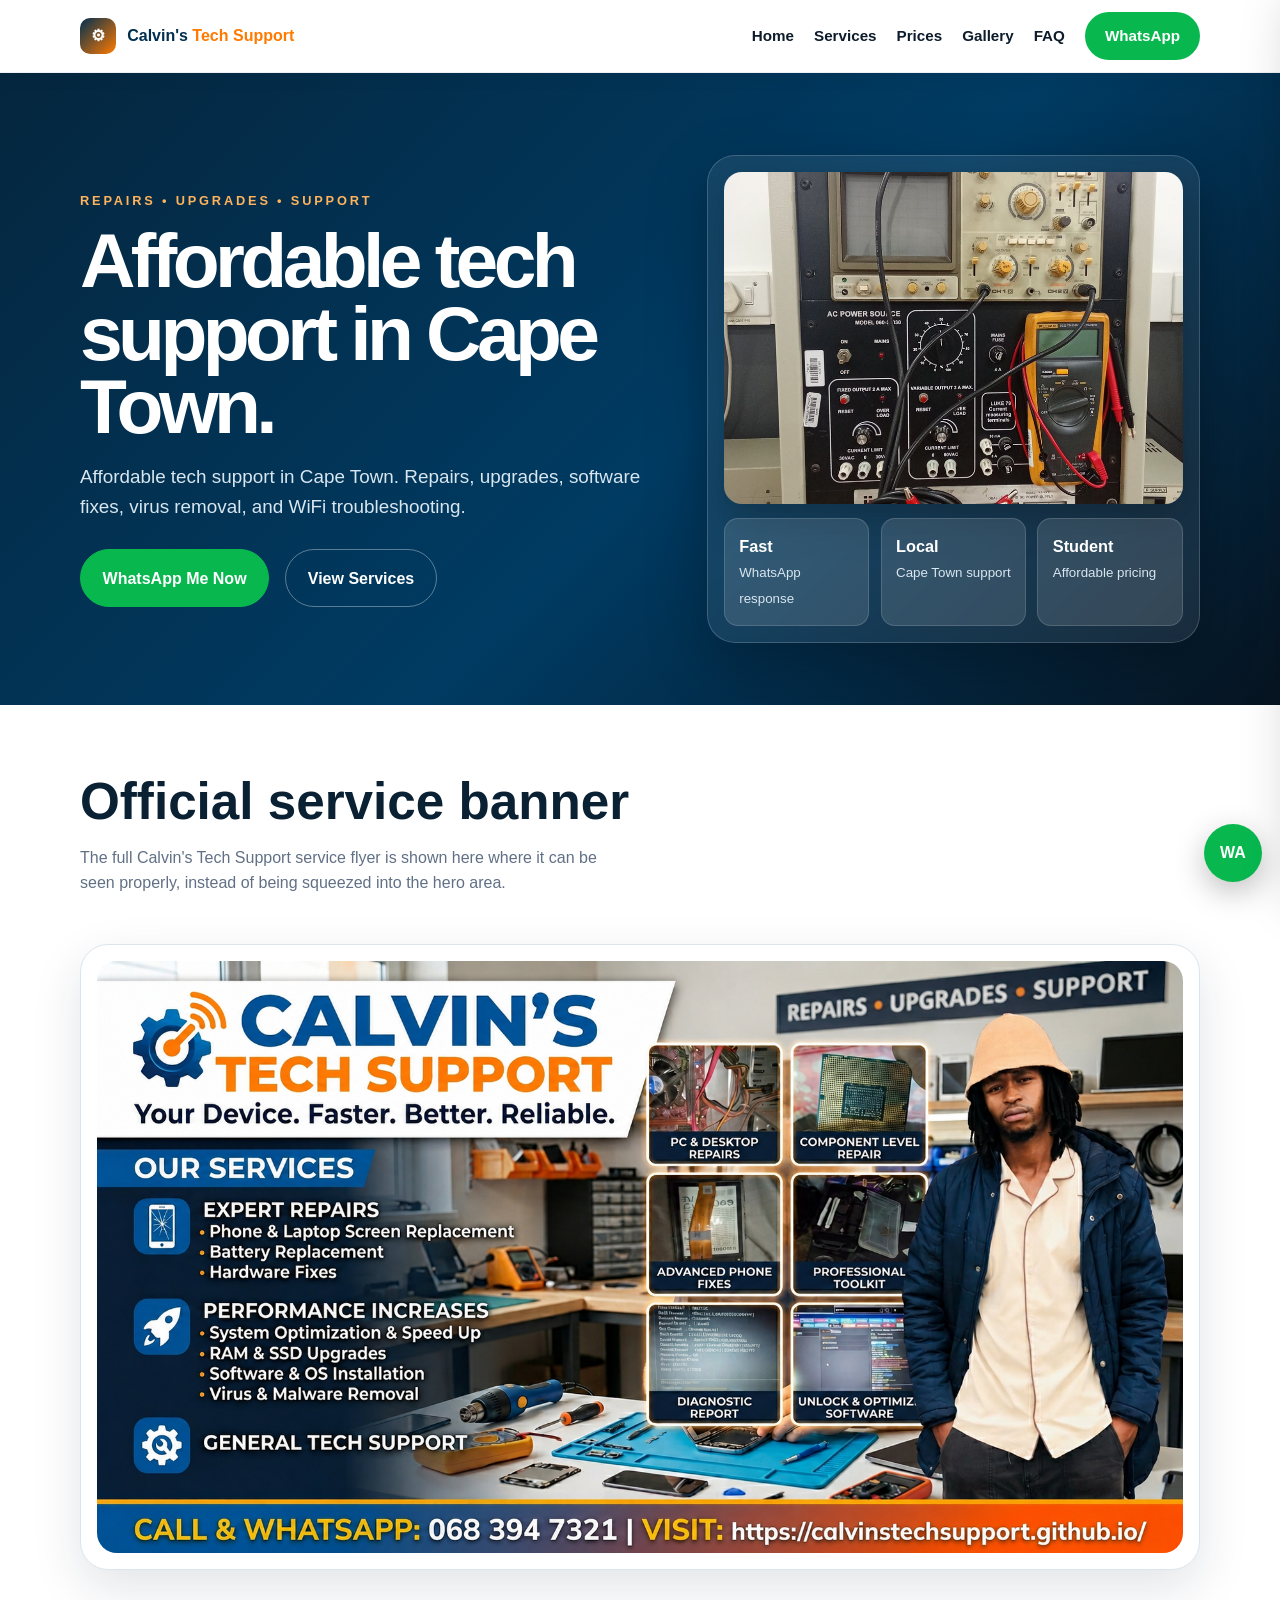
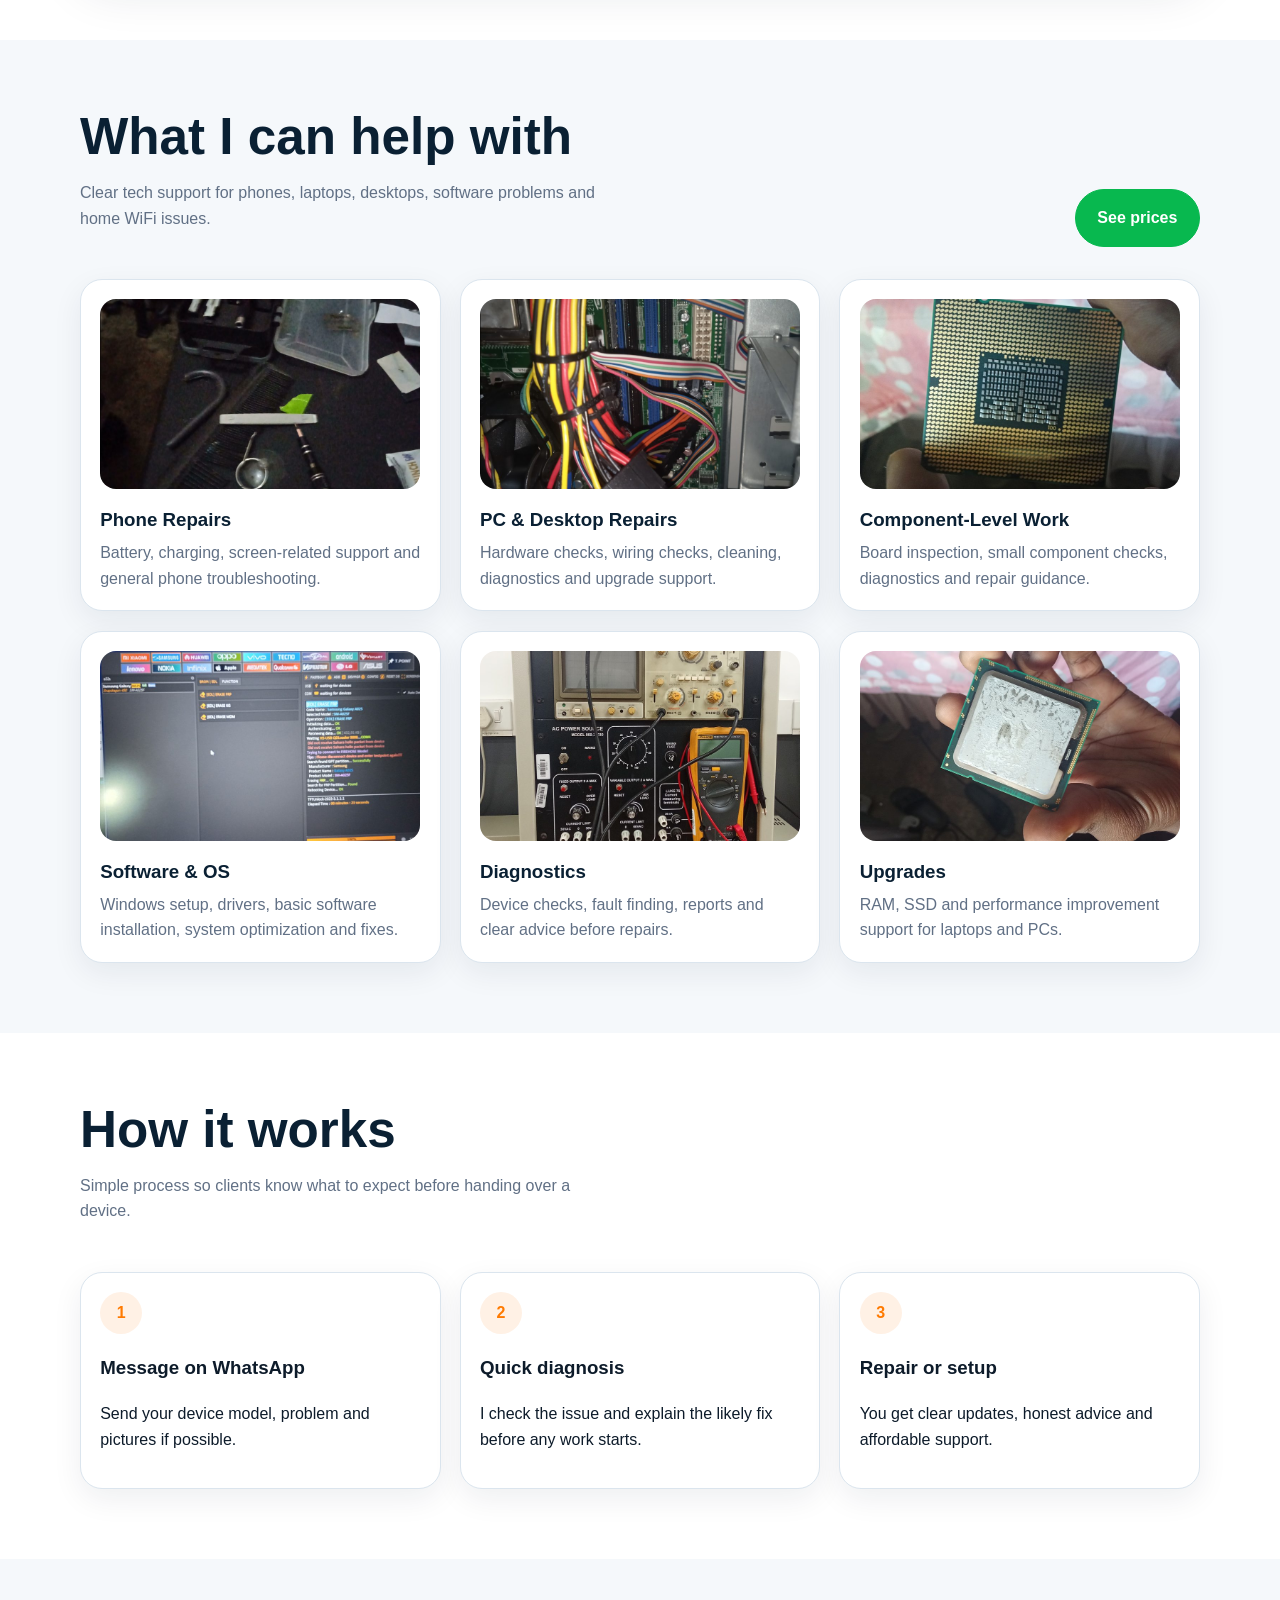
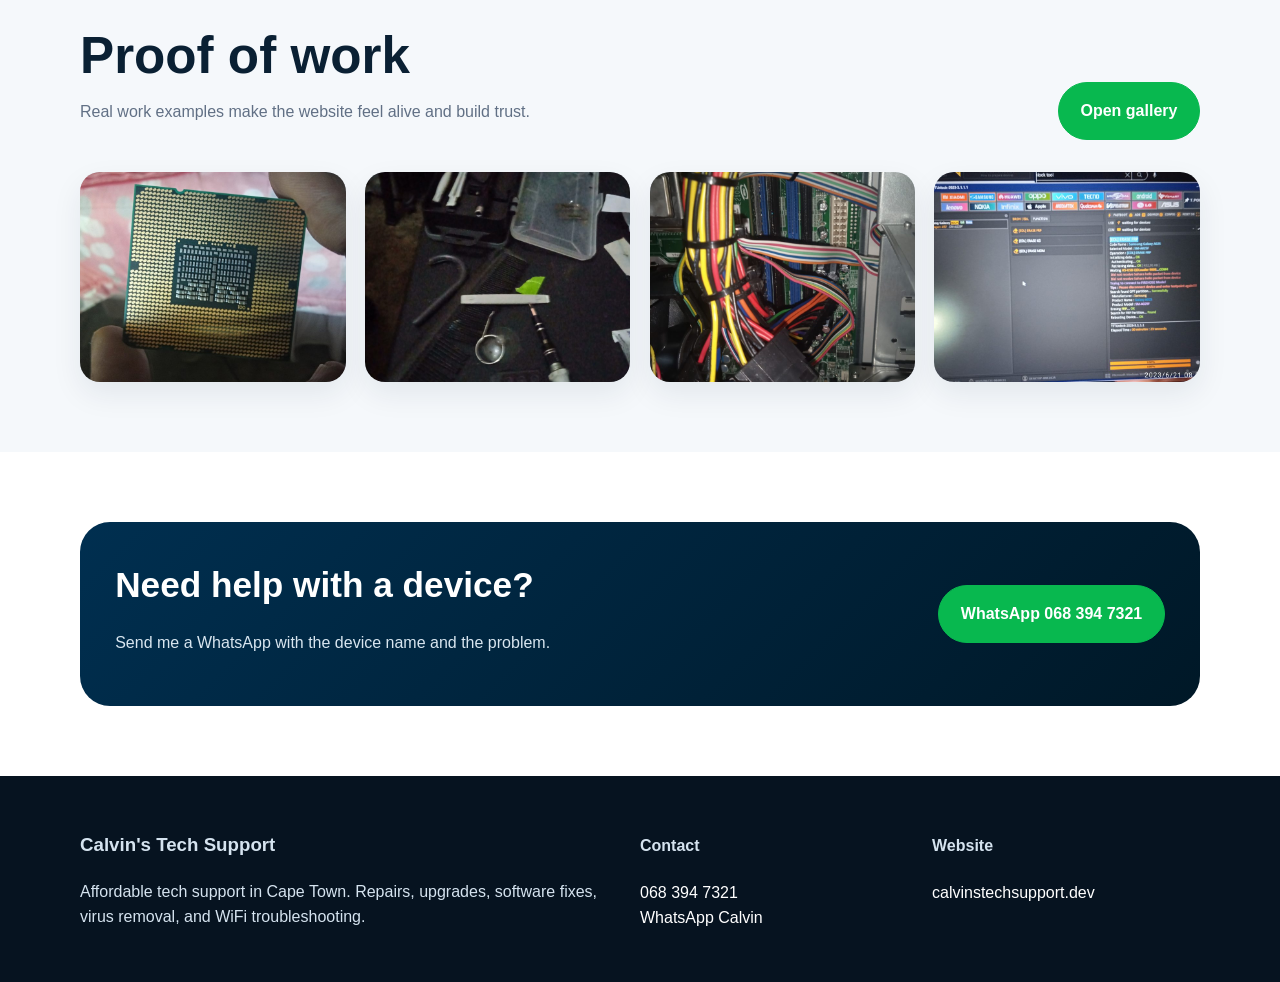
==== commit b5c01dbf: "Add files via upload" ====
--- a/index.html
+++ b/index.html
@@ -1 +1,13 @@
-<!DOCTYPE html><html lang="en"><head><meta charset="UTF-8"><meta name="viewport" content="width=device-width, initial-scale=1.0"><meta name="description" content="Affordable tech support in Cape Town. Repairs, upgrades, software fixes, virus removal, and WiFi troubleshooting."><title>Affordable tech support in Cape Town | Calvin's Tech Support</title><link rel="stylesheet" href="style.css"></head><body><header class="topbar"><nav class="nav"><a href="index.html" class="brand"><span class="brand-badge">⚙</span><b>Calvin's <span>Tech Support</span></b></a><div class="nav-links"><a href="index.html">Home</a><a href="services.html">Services</a><a href="prices.html">Prices</a><a href="gallery.html">Gallery</a><a href="faq.html">FAQ</a><a href="contact.html" class="nav-cta">WhatsApp</a></div><button class="menu-btn">Menu</button></nav></header><div class="overlay"></div><aside class="sidebar"><div class="side-head"><a href="index.html" class="brand"><span class="brand-badge">⚙</span><b>Calvin's <span>Tech</span></b></a><button class="side-close">×</button></div><div class="side-links"><a href="index.html">Home</a><a href="services.html">Services</a><a href="prices.html">Prices</a><a href="gallery.html">Gallery / Proof of work</a><a href="faq.html">FAQ</a><a href="contact.html">Contact</a><a class="nav-cta" href="https://wa.me/27683947321?text=Hi%20Calvin%2C%20I%20need%20tech%20support" target="_blank">WhatsApp Me</a></div></aside><section class="hero"><div class="hero-wrap"><div><div class="eyebrow">Repairs • Upgrades • Support</div><h1>Affordable tech support in Cape Town.</h1><p>Repairs, upgrades, software fixes, virus removal, and WiFi troubleshooting.</p><div class="hero-actions"><a class="btn btn-primary" href="https://wa.me/27683947321?text=Hi%20Calvin%2C%20I%20need%20tech%20support" target="_blank">WhatsApp Me Now</a><a class="btn btn-outline" href="services.html">View Services</a></div></div><div class="hero-card"><img src="assets/banner.png" alt="Calvin's Tech Support banner"><div class="quick-card"><div><strong>Fast</strong><small>WhatsApp response</small></div><div><strong>Local</strong><small>Cape Town support</small></div><div><strong>Student</strong><small>Affordable pricing</small></div></div></div></div></section><section class="section soft"><div class="container"><div class="section-title"><h2>What I can help with</h2><p>Simple, practical tech support for phones, laptops, desktops, software and WiFi problems.</p></div><div class="grid"><article class="card"><div class="icon">📱</div><h3>Phone repairs</h3><p>Screen replacement, battery replacement, charging issues and basic phone setup.</p></article><article class="card"><div class="icon">💻</div><h3>Laptop & PC repairs</h3><p>Hardware checks, cleaning, RAM/SSD upgrade assistance and performance troubleshooting.</p></article><article class="card"><div class="icon">🔬</div><h3>Component-level checks</h3><p>Careful inspection and diagnosis for deeper board or component problems where possible.</p></article><article class="card"><div class="icon">⚡</div><h3>Speed optimization</h3><p>Startup cleanup, software cleanup, storage checks and practical performance improvements.</p></article><article class="card"><div class="icon">🛡️</div><h3>Virus & malware removal</h3><p>Malware checks, browser pop-up cleanup, suspicious software removal and safer settings.</p></article><article class="card"><div class="icon">📶</div><h3>WiFi & router setup</h3><p>Router setup, password changes, coverage advice and basic connectivity troubleshooting.</p></article></div></div></section><section class="section"><div class="container"><div class="section-title"><h2>Starting prices</h2><p>Clear starting prices so clients know what to expect before they contact you.</p></div><div class="grid"><article class="card"><h3>Diagnostics</h3><div class="price">From R80</div><p>Quick check to find the likely problem before repair.</p></article><article class="card"><h3>Software / OS setup</h3><div class="price">From R150</div><p>Windows setup, drivers, basic apps and software troubleshooting.</p></article><article class="card"><h3>Virus removal</h3><div class="price">From R150</div><p>Malware cleanup, browser pop-ups and basic security advice.</p></article><article class="card"><h3>RAM / SSD upgrade help</h3><div class="price">From R200</div><p>Upgrade advice, installation help and performance checks.</p></article><article class="card"><h3>WiFi / router setup</h3><div class="price">From R150</div><p>Router settings, WiFi name/password setup and troubleshooting.</p></article><article class="card"><h3>Phone setup / fixes</h3><div class="price">From R80</div><p>Basic phone support, app setup, storage cleanup and settings help.</p></article></div><p class="note">Final price depends on the device problem, parts needed and travel/collection arrangements.</p></div></section><section class="banner-section"><div class="banner-frame"><img src="assets/banner.png" alt="Calvin's Tech Support full services banner"></div></section><section class="section soft"><div class="container"><div class="section-title"><h2>How it works</h2><p>Quick process, clear diagnosis, then repair or setup.</p></div><div class="steps"><div class="step"><b>01</b><h3>Send a WhatsApp</h3><p>Tell me the device and problem.</p></div><div class="step"><b>02</b><h3>Quick diagnosis</h3><p>I check likely causes and quote.</p></div><div class="step"><b>03</b><h3>Repair or setup</h3><p>I work on the agreed fix.</p></div><div class="step"><b>04</b><h3>Test & handover</h3><p>You get the device checked before done.</p></div></div></div></section><section class="section"><div class="container cta-block"><div><h2>Need help with a device?</h2><p>Send a WhatsApp with your phone, laptop, PC or WiFi issue.</p></div><a class="btn btn-primary" href="https://wa.me/27683947321?text=Hi%20Calvin%2C%20I%20need%20tech%20support" target="_blank">WhatsApp 068 394 7321</a></div></section><footer class="footer"><div class="footer-wrap"><p><b>Calvin's Tech Support</b><br>Affordable tech support in Cape Town.</p><p>Call & WhatsApp: <b>068 394 7321</b></p></div></footer><script src="script.js"></script></body></html>+<!DOCTYPE html><html lang="en"><head><meta charset="UTF-8"><meta name="viewport" content="width=device-width, initial-scale=1.0"><title>Home | Calvin's Tech Support</title><meta name="description" content="Affordable tech support in Cape Town. Repairs, upgrades, software fixes, virus removal, and WiFi troubleshooting."><link rel="stylesheet" href="style.css"></head><body><header class="topbar"><div class="container nav"><a class="brand" href="index.html"><span class="brandmark">⚙</span><span>Calvin's <span>Tech Support</span></span></a><nav class="desktop-nav"><a href="index.html">Home</a><a href="services.html">Services</a><a href="prices.html">Prices</a><a href="gallery.html">Gallery</a><a href="faq.html">FAQ</a><a class="pill" href="https://wa.me/27683947321?text=Hi%20Calvin%2C%20I%20need%20tech%20support" target="_blank">WhatsApp</a></nav><button class="menu-btn" data-menu>Menu</button></div></header><aside class="mobile-panel"><button class="close-btn" data-menu>Close</button><a href="index.html">Home</a><a href="services.html">Services</a><a href="prices.html">Prices</a><a href="gallery.html">Gallery</a><a href="faq.html">FAQ</a><a href="contact.html">Contact</a><a href="https://wa.me/27683947321?text=Hi%20Calvin%2C%20I%20need%20tech%20support" target="_blank">WhatsApp Me</a></aside>
+<section class="hero"><div class="container hero-grid"><div><div class="eyebrow">Repairs • Upgrades • Support</div><h1>Affordable tech support in Cape Town.</h1><p>Affordable tech support in Cape Town. Repairs, upgrades, software fixes, virus removal, and WiFi troubleshooting.</p><div class="actions"><a class="btn primary" href="https://wa.me/27683947321?text=Hi%20Calvin%2C%20I%20need%20tech%20support" target="_blank">WhatsApp Me Now</a><a class="btn light" href="services.html">View Services</a></div></div><div class="hero-card"><img src="assets/work/diagnostic-tools.jpg" alt="Calvin's Tech Support diagnostics"><div class="quick-row"><div><strong>Fast</strong><small>WhatsApp response</small></div><div><strong>Local</strong><small>Cape Town support</small></div><div><strong>Student</strong><small>Affordable pricing</small></div></div></div></div></section>
+<section class="section"><div class="container"><div class="section-head"><div><h2>Official service banner</h2><p>The full Calvin's Tech Support service flyer is shown here where it can be seen properly, instead of being squeezed into the hero area.</p></div></div><div class="banner-showcase"><img src="assets/banner.png" alt="Calvin's Tech Support services banner"></div></div></section>
+<section class="section alt"><div class="container"><div class="section-head"><div><h2>What I can help with</h2><p>Clear tech support for phones, laptops, desktops, software problems and home WiFi issues.</p></div><a class="btn primary" href="prices.html">See prices</a></div><div class="grid services-grid">
+<div class="card service-card"><img src="assets/work/phone-repair.jpg" alt="Phone repair work"><h3>Phone Repairs</h3><p>Battery, charging, screen-related support and general phone troubleshooting.</p></div>
+<div class="card service-card"><img src="assets/work/desktop-wiring.jpg" alt="Desktop computer wiring"><h3>PC & Desktop Repairs</h3><p>Hardware checks, wiring checks, cleaning, diagnostics and upgrade support.</p></div>
+<div class="card service-card"><img src="assets/work/component-repair.jpg" alt="Component level repair"><h3>Component-Level Work</h3><p>Board inspection, small component checks, diagnostics and repair guidance.</p></div>
+<div class="card service-card"><img src="assets/work/software-unlock.jpg" alt="Software setup screen"><h3>Software & OS</h3><p>Windows setup, drivers, basic software installation, system optimization and fixes.</p></div>
+<div class="card service-card"><img src="assets/work/diagnostic-tools.jpg" alt="Diagnostic tools"><h3>Diagnostics</h3><p>Device checks, fault finding, reports and clear advice before repairs.</p></div>
+<div class="card service-card"><img src="assets/work/cpu-work.jpg" alt="CPU work"><h3>Upgrades</h3><p>RAM, SSD and performance improvement support for laptops and PCs.</p></div></div></div></section>
+<section class="section"><div class="container"><div class="section-head"><div><h2>How it works</h2><p>Simple process so clients know what to expect before handing over a device.</p></div></div><div class="grid steps"><div class="card"><div class="step-num">1</div><h3>Message on WhatsApp</h3><p>Send your device model, problem and pictures if possible.</p></div><div class="card"><div class="step-num">2</div><h3>Quick diagnosis</h3><p>I check the issue and explain the likely fix before any work starts.</p></div><div class="card"><div class="step-num">3</div><h3>Repair or setup</h3><p>You get clear updates, honest advice and affordable support.</p></div></div></div></section>
+<section class="section alt"><div class="container"><div class="section-head"><div><h2>Proof of work</h2><p>Real work examples make the website feel alive and build trust.</p></div><a class="btn primary" href="gallery.html">Open gallery</a></div><div class="grid gallery-grid"><div><img src="assets/work/component-repair.jpg" alt="Component work"></div><div><img src="assets/work/phone-repair.jpg" alt="Phone repair"></div><div><img src="assets/work/desktop-wiring.jpg" alt="PC repair"></div><div><img src="assets/work/software-unlock.jpg" alt="Software work"></div></div></div></section>
+<section class="section"><div class="container"><div class="cta"><div><h2>Need help with a device?</h2><p>Send me a WhatsApp with the device name and the problem.</p></div><a class="btn primary" href="https://wa.me/27683947321?text=Hi%20Calvin%2C%20I%20need%20tech%20support" target="_blank">WhatsApp 068 394 7321</a></div></div></section><a class="float-wa" href="https://wa.me/27683947321?text=Hi%20Calvin%2C%20I%20need%20tech%20support" target="_blank">WA</a><footer class="footer"><div class="container footer-grid"><div><h3>Calvin's Tech Support</h3><p>Affordable tech support in Cape Town. Repairs, upgrades, software fixes, virus removal, and WiFi troubleshooting.</p></div><div><h4>Contact</h4><p><a href="tel:+27683947321">068 394 7321</a><br><a href="https://wa.me/27683947321" target="_blank">WhatsApp Calvin</a></p></div><div><h4>Website</h4><p><a href="https://calvinstechsupport.dev">calvinstechsupport.dev</a></p></div></div></footer><script src="script.js"></script></body></html>
--- a/style.css
+++ b/style.css
@@ -1,27 +1,7 @@
+
 :root{
-  --blue:#005b96;
-  --blue-dark:#062438;
-  --orange:#f58212;
-  --green:#14b84a;
-  --text:#17212b;
-  --muted:#637083;
-  --soft:#f4f8fb;
-  --white:#fff;
-  --shadow:0 16px 40px rgba(0,0,0,.12);
+  --blue:#002f50;--blue2:#024f7c;--orange:#ff7a00;--green:#08b84f;--dark:#081827;--muted:#617085;--light:#f5f8fb;--card:#ffffff;--border:#dbe5ee;
 }
-*{box-sizing:border-box}
-html{scroll-behavior:smooth}
-body{margin:0;font-family:Inter,Segoe UI,Tahoma,Arial,sans-serif;color:var(--text);background:#fff;line-height:1.55}
-a{text-decoration:none;color:inherit}img{max-width:100%;display:block}
-.topbar{position:sticky;top:0;z-index:30;background:rgba(255,255,255,.96);backdrop-filter:blur(12px);box-shadow:0 2px 18px rgba(0,0,0,.06)}
-.nav{max-width:1180px;margin:auto;padding:14px 22px;display:flex;align-items:center;justify-content:space-between;gap:18px}.brand{display:flex;align-items:center;gap:10px;font-weight:900;color:var(--blue-dark)}.brand-badge{width:35px;height:35px;border-radius:12px;background:linear-gradient(135deg,var(--blue),var(--orange));display:grid;place-items:center;color:#fff}.brand span{color:var(--orange)}
-.nav-links{display:flex;gap:23px;align-items:center;font-weight:800;font-size:14px}.nav-links a{color:#073654}.nav-links a:hover{color:var(--orange)}.nav-cta,.btn{border:0;border-radius:999px;padding:13px 20px;font-weight:900;display:inline-flex;align-items:center;justify-content:center;gap:8px;cursor:pointer}.nav-cta,.btn-primary{background:var(--green);color:#fff;box-shadow:0 10px 25px rgba(20,184,74,.25)}.btn-dark{background:var(--blue-dark);color:#fff}.btn-outline{border:1px solid rgba(255,255,255,.5);color:#fff;background:transparent}.menu-btn{display:none;background:var(--blue-dark);color:#fff;border:0;border-radius:12px;padding:10px 12px;font-weight:900}
-.sidebar{position:fixed;inset:0 0 0 auto;width:290px;background:#fff;z-index:50;transform:translateX(110%);transition:.25s;box-shadow:-15px 0 40px rgba(0,0,0,.2);padding:20px}.sidebar.open{transform:translateX(0)}.side-head{display:flex;align-items:center;justify-content:space-between}.side-close{border:0;background:#eee;border-radius:10px;padding:8px 11px;font-size:20px}.side-links{display:grid;gap:8px;margin-top:25px}.side-links a{padding:13px 12px;border-radius:12px;font-weight:800;color:#073654}.side-links a:hover{background:var(--soft)}.overlay{position:fixed;inset:0;background:rgba(0,0,0,.45);z-index:40;display:none}.overlay.show{display:block}
-.hero{background:radial-gradient(circle at 80% 10%,rgba(245,130,18,.15),transparent 35%),linear-gradient(135deg,#061d2e 0%,#083c5f 60%,#082234 100%);color:#fff;overflow:hidden}.hero-wrap{max-width:1180px;margin:auto;padding:74px 22px;display:grid;grid-template-columns:1.08fr .92fr;gap:36px;align-items:center}.eyebrow{color:#ffb45c;font-size:13px;font-weight:1000;letter-spacing:.18em;text-transform:uppercase}.hero h1{font-size:clamp(42px,6vw,78px);line-height:.98;margin:14px 0 18px;letter-spacing:-.05em}.hero p{font-size:20px;color:#dceaf3;max-width:620px;margin:0 0 25px}.hero-actions{display:flex;gap:13px;flex-wrap:wrap}.hero-card{background:rgba(255,255,255,.1);border:1px solid rgba(255,255,255,.18);border-radius:26px;padding:16px;box-shadow:var(--shadow)}.hero-card img{border-radius:18px;aspect-ratio:16/9;object-fit:cover}.quick-card{margin-top:14px;display:grid;grid-template-columns:repeat(3,1fr);gap:10px}.quick-card div{background:rgba(255,255,255,.1);border:1px solid rgba(255,255,255,.15);border-radius:16px;padding:13px}.quick-card strong{display:block;font-size:20px}.quick-card small{color:#d7e7ef}
-.section{padding:70px 22px}.container{max-width:1180px;margin:auto}.section-title{display:flex;align-items:end;justify-content:space-between;gap:18px;margin-bottom:28px}.section-title h2{font-size:clamp(30px,4vw,46px);line-height:1;margin:0;color:var(--blue-dark);letter-spacing:-.04em}.section-title p{color:var(--muted);max-width:570px;margin:0}.soft{background:var(--soft)}
-.grid{display:grid;grid-template-columns:repeat(3,1fr);gap:20px}.card{background:#fff;border-radius:22px;padding:24px;box-shadow:0 10px 25px rgba(3,34,56,.08);border:1px solid #e8eef4}.card img{height:170px;width:100%;object-fit:cover;border-radius:16px;margin-bottom:16px}.icon{width:48px;height:48px;border-radius:16px;background:#e9f5ff;display:grid;place-items:center;font-size:24px;margin-bottom:14px}.card h3{margin:0 0 8px;font-size:21px;color:var(--blue-dark)}.card p,.card li{color:var(--muted)}.card ul{padding-left:18px;margin:10px 0 0}.price{font-size:30px;color:var(--blue);font-weight:1000;margin:5px 0}.note{font-size:14px;color:var(--muted)}
-.banner-section{padding:0 22px 70px}.banner-frame{max-width:1180px;margin:auto;border-radius:28px;overflow:hidden;box-shadow:var(--shadow);border:1px solid #dde7ef}.banner-frame img{width:100%;height:auto}
-.steps{display:grid;grid-template-columns:repeat(4,1fr);gap:16px}.step{background:#fff;border-radius:20px;padding:20px;border:1px solid #e8eef4}.step b{color:var(--orange);font-size:22px}
-.cta-block{background:linear-gradient(135deg,var(--blue-dark),var(--blue));color:#fff;border-radius:30px;padding:38px;display:grid;grid-template-columns:1fr auto;gap:25px;align-items:center}.cta-block h2{margin:0 0 8px;font-size:36px;line-height:1}.cta-block p{margin:0;color:#d8e8f2}.footer{background:#041622;color:#b8c6d1;padding:30px 22px}.footer-wrap{max-width:1180px;margin:auto;display:flex;align-items:center;justify-content:space-between;gap:20px;flex-wrap:wrap}.footer b{color:#fff}
-.page-hero{background:linear-gradient(135deg,#061d2e,#083c5f);color:#fff;padding:65px 22px}.page-hero .container{display:grid;gap:12px}.page-hero h1{font-size:clamp(40px,5vw,64px);line-height:1;margin:0}.page-hero p{font-size:19px;color:#dceaf3;margin:0;max-width:760px}.faq-item{background:#fff;border:1px solid #e8eef4;border-radius:18px;padding:20px;margin-bottom:14px}.faq-item h3{margin:0 0 7px}.contact-list{display:grid;gap:12px}.contact-pill{padding:18px;border-radius:18px;background:#fff;border:1px solid #e8eef4}.gallery{grid-template-columns:repeat(3,1fr)}
-@media(max-width:860px){.nav-links{display:none}.menu-btn{display:inline-block}.hero-wrap{grid-template-columns:1fr;padding:52px 18px}.hero h1{font-size:48px}.quick-card{grid-template-columns:1fr}.grid,.gallery,.steps{grid-template-columns:1fr}.section-title{display:block}.cta-block{grid-template-columns:1fr}.section{padding:50px 18px}.banner-section{padding:0 18px 50px}.nav{padding:12px 16px}.hero-card{order:-1}.brand{font-size:14px}}
+*{box-sizing:border-box} html{scroll-behavior:smooth} body{margin:0;font-family:Inter,Segoe UI,Tahoma,Arial,sans-serif;color:#0d1b2a;background:#fff;line-height:1.6} a{color:inherit;text-decoration:none} img{max-width:100%;display:block}.container{width:min(1120px,92%);margin:auto}.topbar{position:sticky;top:0;z-index:50;background:#fff;border-bottom:1px solid #edf1f5;box-shadow:0 4px 20px rgba(0,0,0,.04)}.nav{height:72px;display:flex;align-items:center;justify-content:space-between}.brand{display:flex;align-items:center;gap:.7rem;font-weight:900;color:#002f50}.brandmark{width:36px;height:36px;border-radius:10px;background:linear-gradient(135deg,var(--blue),var(--orange));display:grid;place-items:center;color:#fff}.brand span span{color:var(--orange)}.desktop-nav{display:flex;align-items:center;gap:1.25rem;font-weight:800;font-size:.95rem}.desktop-nav a:hover{color:var(--orange)}.pill{background:var(--green);color:white!important;padding:.75rem 1.25rem;border-radius:999px}.menu-btn{display:none;background:var(--blue);color:white;border:none;border-radius:10px;padding:.7rem 1rem;font-weight:800}.mobile-panel{position:fixed;inset:0 0 0 auto;width:min(330px,88vw);background:#fff;z-index:100;transform:translateX(110%);transition:.25s;box-shadow:-20px 0 50px rgba(0,0,0,.2);padding:1.4rem}.mobile-panel.open{transform:translateX(0)}.mobile-panel a{display:block;padding:1rem;border-bottom:1px solid #eee;font-weight:800}.close-btn{float:right;border:none;background:#eef3f7;padding:.5rem .8rem;border-radius:8px}.hero{background:linear-gradient(135deg,#05263e 0%,#003b63 55%,#071421 100%);color:white;padding:82px 0 62px;overflow:hidden}.hero-grid{display:grid;grid-template-columns:1.08fr .92fr;gap:3rem;align-items:center}.eyebrow{color:#ffb35c;font-weight:900;letter-spacing:.22em;text-transform:uppercase;font-size:.8rem}.hero h1{font-size:clamp(2.6rem,6vw,5.6rem);line-height:.95;margin:.8rem 0 1rem;letter-spacing:-.06em}.hero p{font-size:1.18rem;color:#d8e6f0;max-width:620px}.actions{display:flex;gap:1rem;flex-wrap:wrap;margin-top:1.7rem}.btn{display:inline-flex;align-items:center;justify-content:center;border-radius:999px;padding:.95rem 1.35rem;font-weight:900;border:1px solid rgba(255,255,255,.35)}.btn.primary{background:var(--green);border-color:var(--green);color:white}.btn.light{color:white}.hero-card{background:rgba(255,255,255,.08);border:1px solid rgba(255,255,255,.18);border-radius:28px;padding:1rem;box-shadow:0 20px 60px rgba(0,0,0,.25);backdrop-filter:blur(8px)}.hero-card img{border-radius:18px;box-shadow:0 14px 40px rgba(0,0,0,.25)}.quick-row{display:grid;grid-template-columns:repeat(3,1fr);gap:.7rem;margin-top:.9rem}.quick-row div{background:rgba(255,255,255,.12);border:1px solid rgba(255,255,255,.15);border-radius:14px;padding:.9rem}.quick-row strong{display:block;font-size:1.02rem}.quick-row small{color:#d8e6f0}.section{padding:70px 0}.section.alt{background:var(--light)}.section-head{display:flex;align-items:end;justify-content:space-between;gap:2rem;margin-bottom:2rem}.section-head h2{font-size:clamp(2rem,4vw,3.2rem);line-height:1.05;margin:0;color:#0a2033}.section-head p{color:var(--muted);max-width:520px}.banner-showcase{background:#fff;border:1px solid var(--border);border-radius:28px;padding:1rem;box-shadow:0 18px 50px rgba(4,33,58,.12)}.banner-showcase img{border-radius:20px}.grid{display:grid;gap:1.2rem}.services-grid{grid-template-columns:repeat(3,1fr)}.card{background:white;border:1px solid var(--border);border-radius:22px;padding:1.2rem;box-shadow:0 10px 30px rgba(4,33,58,.07)}.service-card img{height:190px;width:100%;object-fit:cover;border-radius:16px;margin-bottom:1rem}.service-card h3{margin:.3rem 0;color:#0a2033}.service-card p{color:var(--muted);margin:.3rem 0 0}.price-grid{grid-template-columns:repeat(4,1fr)}.price-card strong{font-size:1.6rem;color:var(--blue)}.price-card h3{margin:.2rem 0}.price-card p{color:var(--muted);font-size:.95rem}.steps{grid-template-columns:repeat(3,1fr)}.step-num{width:42px;height:42px;border-radius:50%;background:#fff1e5;color:var(--orange);display:grid;place-items:center;font-weight:900;margin-bottom:.7rem}.gallery-grid{grid-template-columns:repeat(4,1fr)}.gallery-grid a,.gallery-grid div{overflow:hidden;border-radius:20px;background:#dfe7ee;min-height:210px;box-shadow:0 12px 30px rgba(4,33,58,.08)}.gallery-grid img{width:100%;height:100%;object-fit:cover;transition:.25s}.gallery-grid img:hover{transform:scale(1.04)}.faq-list{display:grid;gap:.9rem}.faq-item{background:white;border:1px solid var(--border);border-radius:18px;padding:1.1rem}.faq-item summary{cursor:pointer;font-weight:900}.faq-item p{color:var(--muted);margin:.6rem 0 0}.cta{background:linear-gradient(135deg,var(--blue),#001827);color:white;border-radius:30px;padding:2.2rem;display:grid;grid-template-columns:1fr auto;gap:1rem;align-items:center}.cta h2{margin:0;font-size:2.2rem}.cta p{color:#d8e6f0}.footer{background:#061320;color:#d5e3ef;padding:35px 0}.footer-grid{display:grid;grid-template-columns:2fr 1fr 1fr;gap:1.5rem}.footer a{color:#fff}.float-wa{position:fixed;right:18px;bottom:18px;z-index:60;background:var(--green);color:white;width:58px;height:58px;border-radius:50%;display:grid;place-items:center;font-weight:900;box-shadow:0 10px 30px rgba(0,0,0,.25)}.page-hero{background:#05263e;color:white;padding:58px 0}.page-hero h1{font-size:clamp(2.3rem,5vw,4.4rem);line-height:1;margin:0}.mini{color:#d8e6f0;max-width:720px}.contact-grid{grid-template-columns:1fr 1fr}.contact-box{font-size:1.05rem}.notice{background:#fff8ef;border:1px solid #ffd8ad;border-radius:16px;padding:1rem;color:#6a3a00}.work-label{padding:.9rem;font-weight:800;background:white;color:#0a2033}
+@media(max-width:900px){.desktop-nav{display:none}.menu-btn{display:block}.hero-grid,.contact-grid,.cta,.footer-grid{grid-template-columns:1fr}.hero{padding-top:50px}.hero-card{margin-top:1rem}.services-grid,.price-grid,.steps,.gallery-grid{grid-template-columns:repeat(2,1fr)}.section-head{display:block}.quick-row{grid-template-columns:1fr}.nav{height:64px}.brand span{font-size:.95rem}}
+@media(max-width:560px){.services-grid,.price-grid,.steps,.gallery-grid{grid-template-columns:1fr}.hero h1{font-size:3rem}.section{padding:48px 0}.cta{padding:1.4rem}.hero-card{border-radius:18px}.hero-card img{border-radius:13px}.brandmark{width:32px;height:32px}.actions .btn{width:100%}}
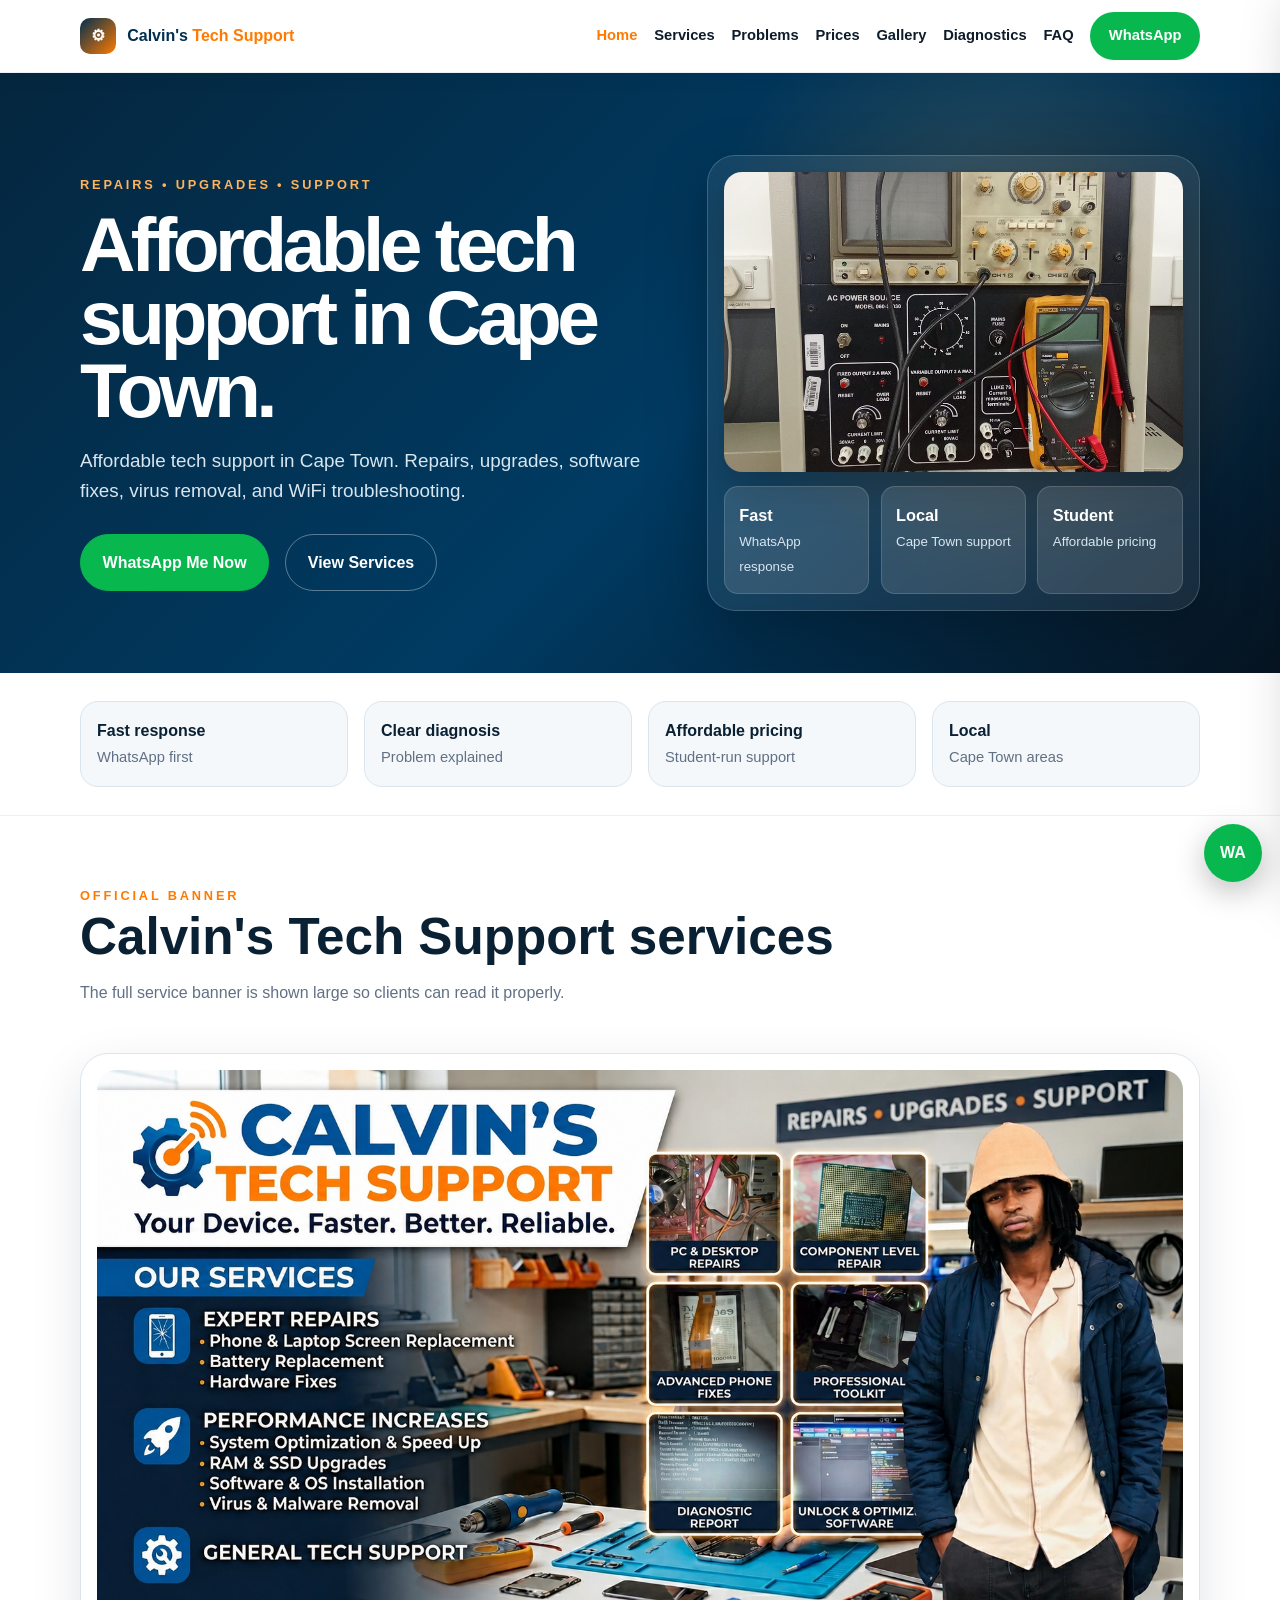
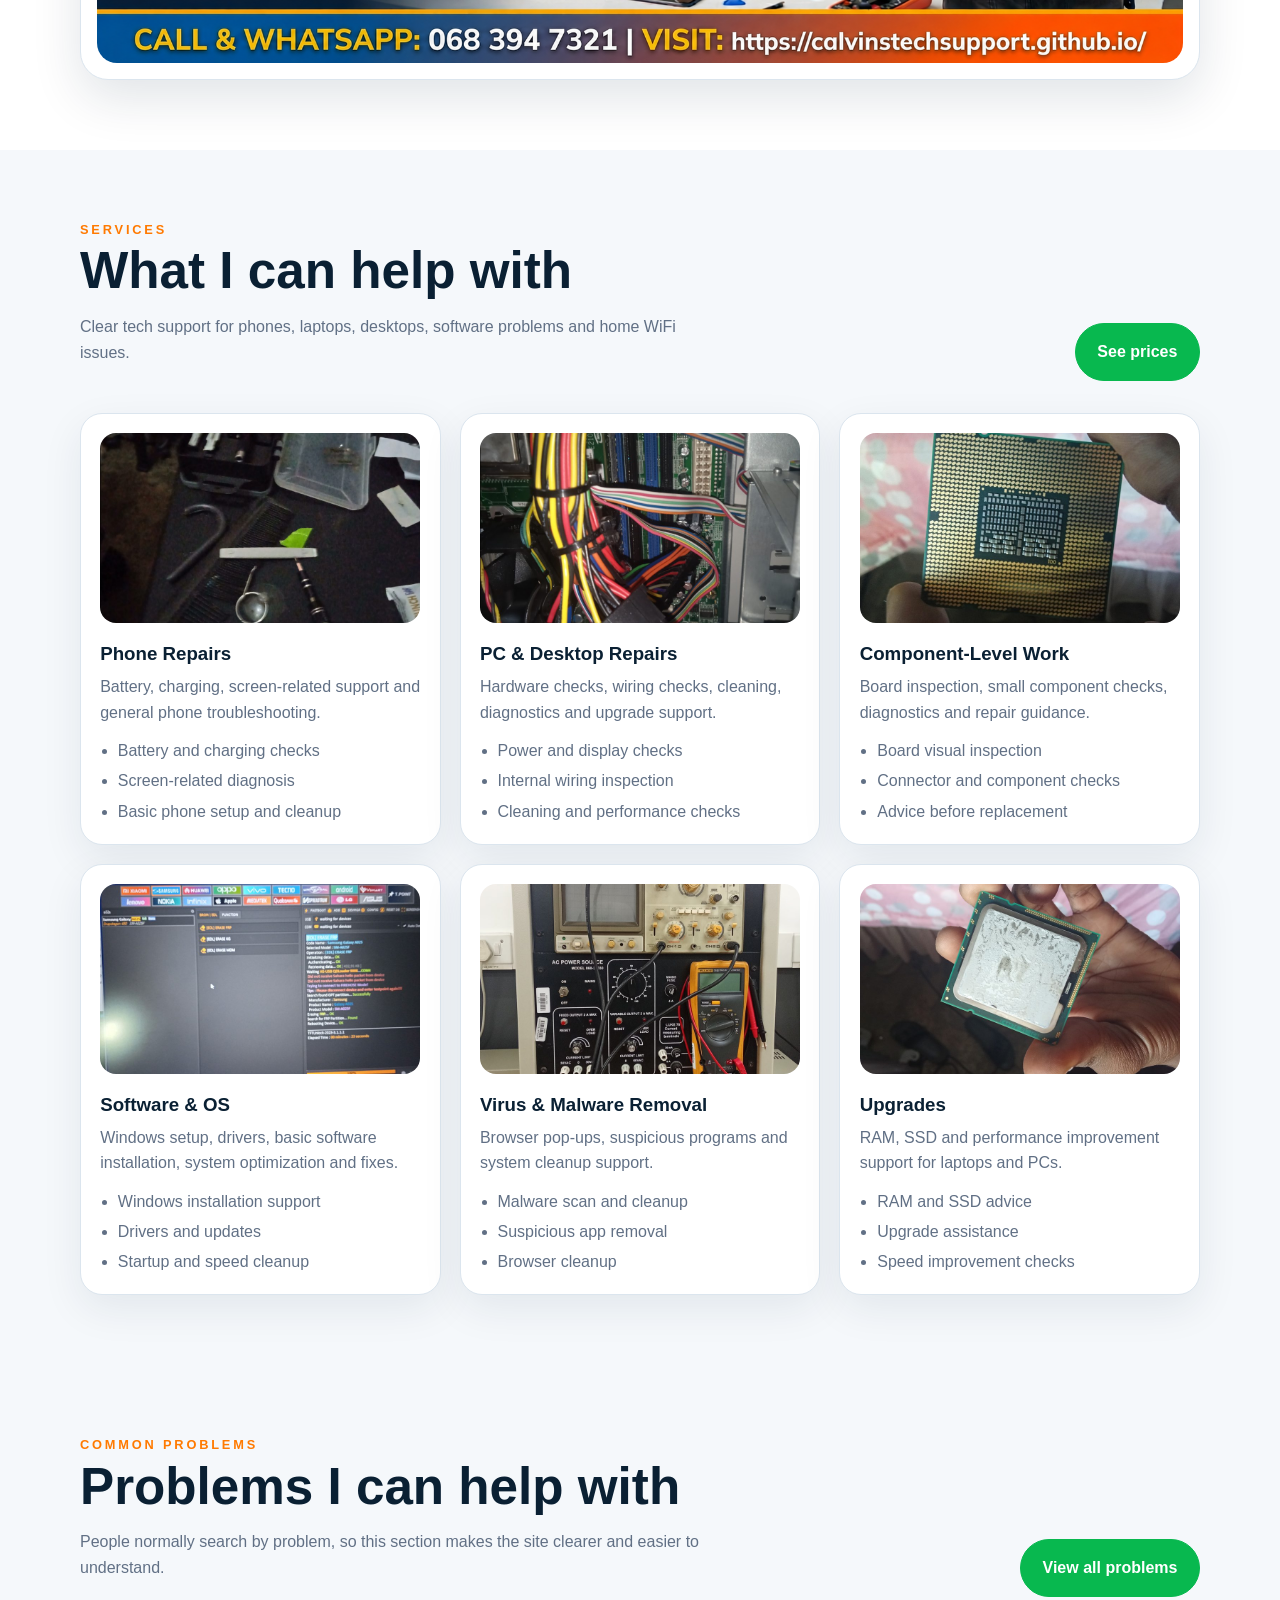
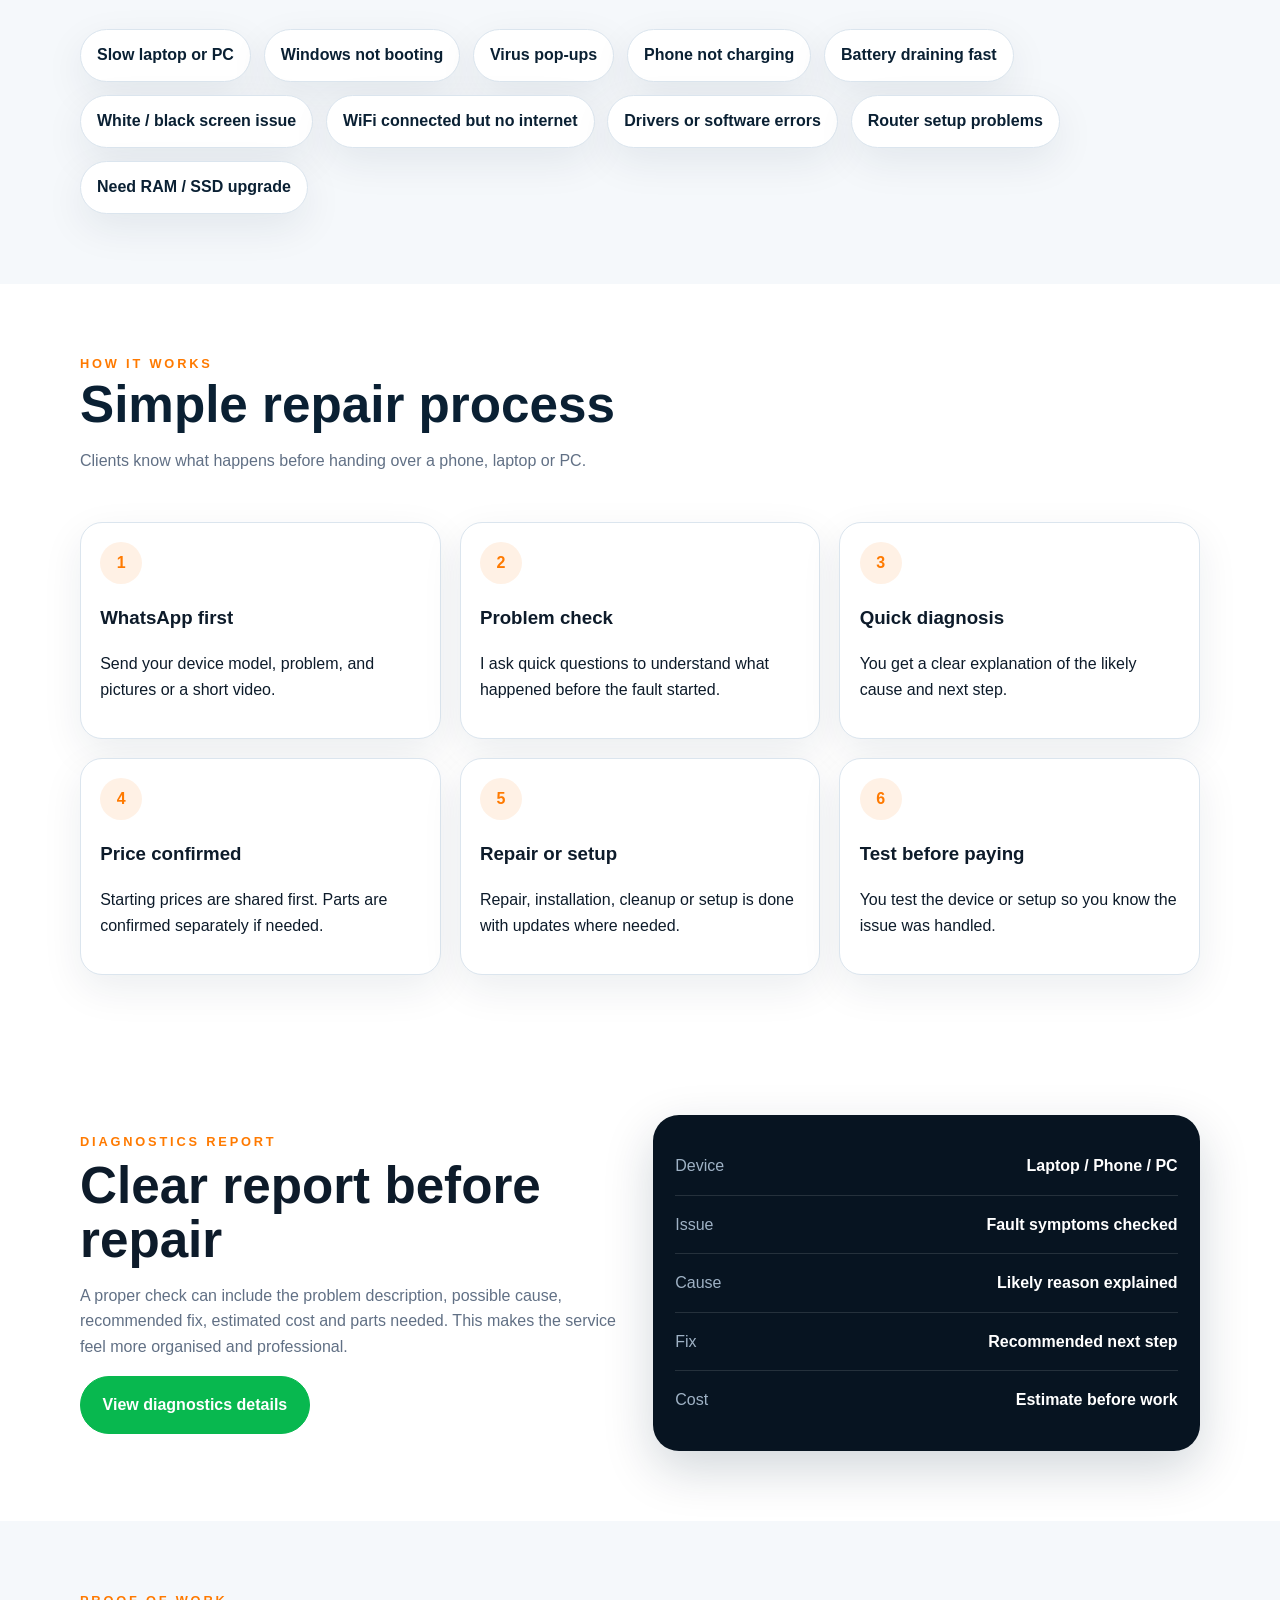
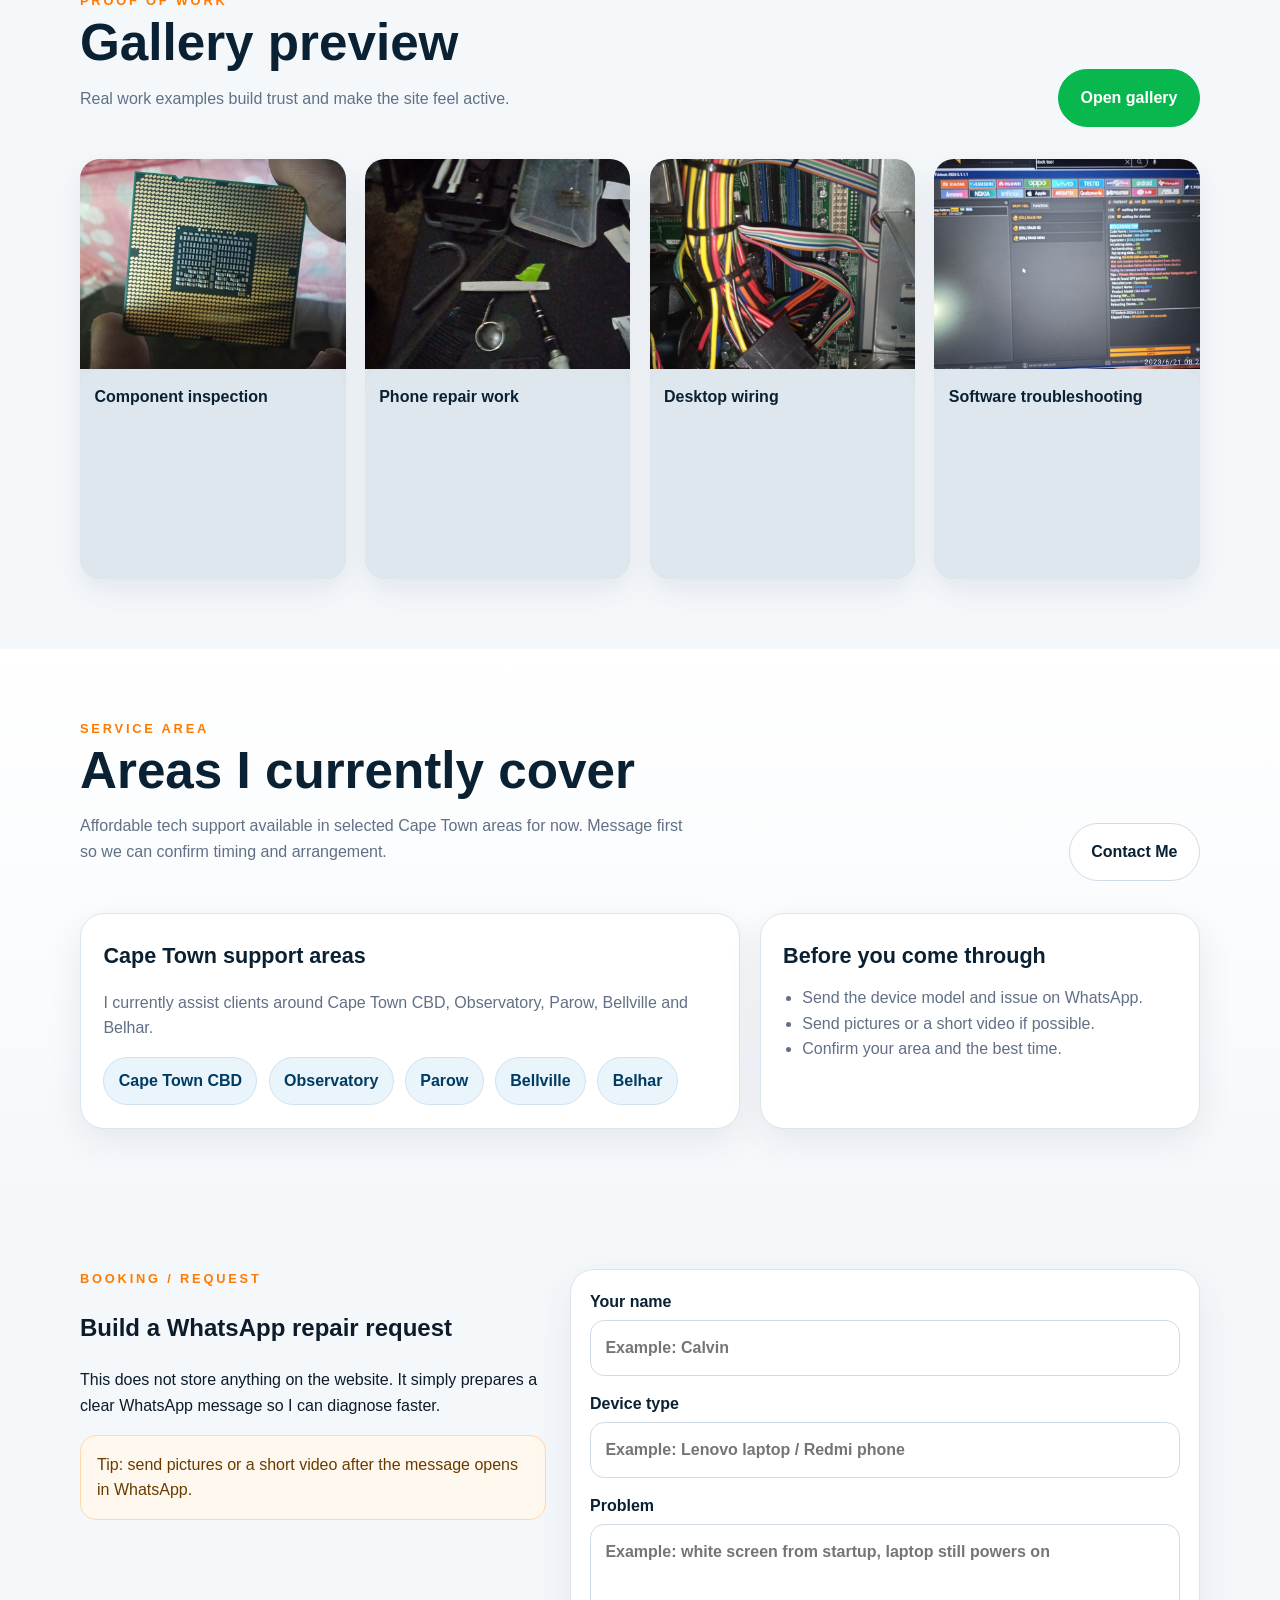
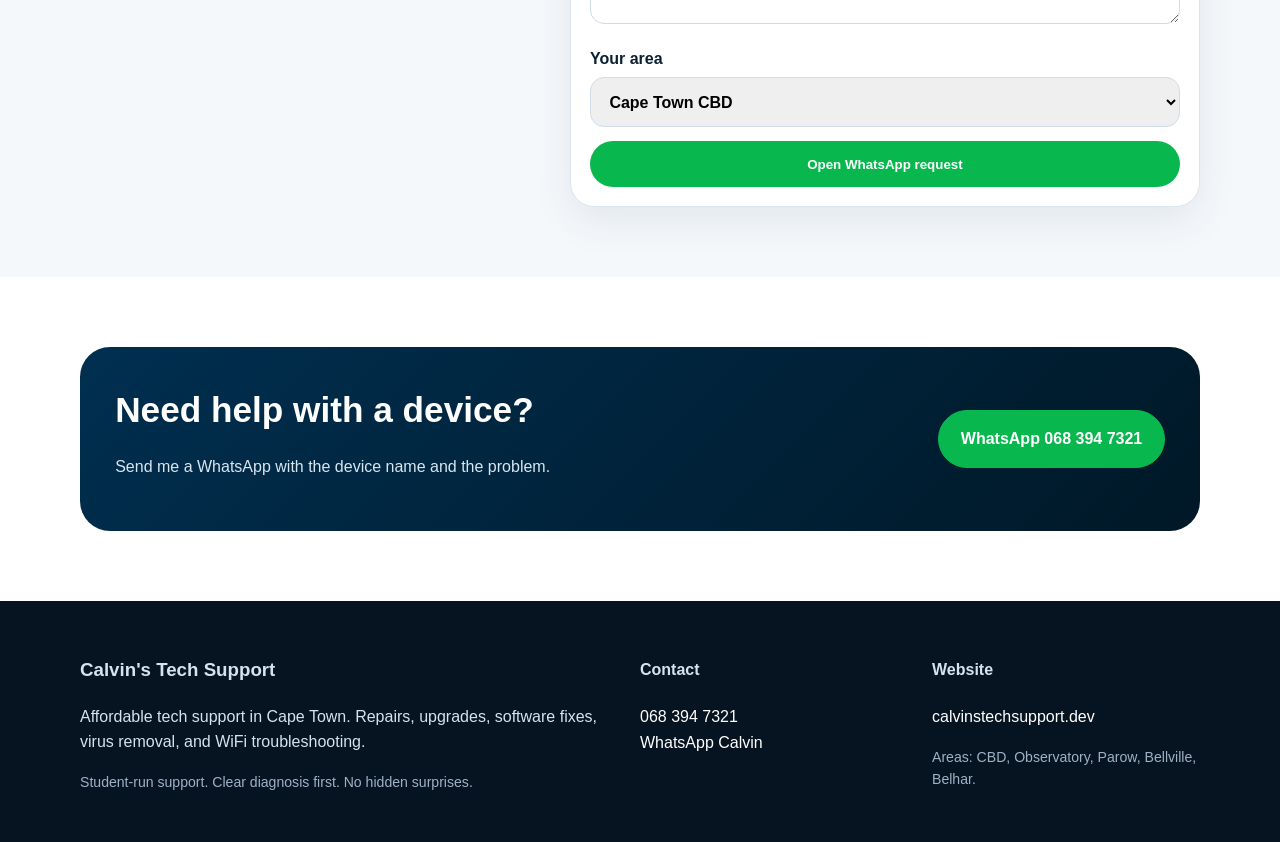
==== commit 13c86c86: "Add files via upload" ====
--- a/index.html
+++ b/index.html
@@ -1,13 +1,191 @@
-<!DOCTYPE html><html lang="en"><head><meta charset="UTF-8"><meta name="viewport" content="width=device-width, initial-scale=1.0"><title>Home | Calvin's Tech Support</title><meta name="description" content="Affordable tech support in Cape Town. Repairs, upgrades, software fixes, virus removal, and WiFi troubleshooting."><link rel="stylesheet" href="style.css"></head><body><header class="topbar"><div class="container nav"><a class="brand" href="index.html"><span class="brandmark">⚙</span><span>Calvin's <span>Tech Support</span></span></a><nav class="desktop-nav"><a href="index.html">Home</a><a href="services.html">Services</a><a href="prices.html">Prices</a><a href="gallery.html">Gallery</a><a href="faq.html">FAQ</a><a class="pill" href="https://wa.me/27683947321?text=Hi%20Calvin%2C%20I%20need%20tech%20support" target="_blank">WhatsApp</a></nav><button class="menu-btn" data-menu>Menu</button></div></header><aside class="mobile-panel"><button class="close-btn" data-menu>Close</button><a href="index.html">Home</a><a href="services.html">Services</a><a href="prices.html">Prices</a><a href="gallery.html">Gallery</a><a href="faq.html">FAQ</a><a href="contact.html">Contact</a><a href="https://wa.me/27683947321?text=Hi%20Calvin%2C%20I%20need%20tech%20support" target="_blank">WhatsApp Me</a></aside>
-<section class="hero"><div class="container hero-grid"><div><div class="eyebrow">Repairs • Upgrades • Support</div><h1>Affordable tech support in Cape Town.</h1><p>Affordable tech support in Cape Town. Repairs, upgrades, software fixes, virus removal, and WiFi troubleshooting.</p><div class="actions"><a class="btn primary" href="https://wa.me/27683947321?text=Hi%20Calvin%2C%20I%20need%20tech%20support" target="_blank">WhatsApp Me Now</a><a class="btn light" href="services.html">View Services</a></div></div><div class="hero-card"><img src="assets/work/diagnostic-tools.jpg" alt="Calvin's Tech Support diagnostics"><div class="quick-row"><div><strong>Fast</strong><small>WhatsApp response</small></div><div><strong>Local</strong><small>Cape Town support</small></div><div><strong>Student</strong><small>Affordable pricing</small></div></div></div></div></section>
-<section class="section"><div class="container"><div class="section-head"><div><h2>Official service banner</h2><p>The full Calvin's Tech Support service flyer is shown here where it can be seen properly, instead of being squeezed into the hero area.</p></div></div><div class="banner-showcase"><img src="assets/banner.png" alt="Calvin's Tech Support services banner"></div></div></section>
-<section class="section alt"><div class="container"><div class="section-head"><div><h2>What I can help with</h2><p>Clear tech support for phones, laptops, desktops, software problems and home WiFi issues.</p></div><a class="btn primary" href="prices.html">See prices</a></div><div class="grid services-grid">
-<div class="card service-card"><img src="assets/work/phone-repair.jpg" alt="Phone repair work"><h3>Phone Repairs</h3><p>Battery, charging, screen-related support and general phone troubleshooting.</p></div>
-<div class="card service-card"><img src="assets/work/desktop-wiring.jpg" alt="Desktop computer wiring"><h3>PC & Desktop Repairs</h3><p>Hardware checks, wiring checks, cleaning, diagnostics and upgrade support.</p></div>
-<div class="card service-card"><img src="assets/work/component-repair.jpg" alt="Component level repair"><h3>Component-Level Work</h3><p>Board inspection, small component checks, diagnostics and repair guidance.</p></div>
-<div class="card service-card"><img src="assets/work/software-unlock.jpg" alt="Software setup screen"><h3>Software & OS</h3><p>Windows setup, drivers, basic software installation, system optimization and fixes.</p></div>
-<div class="card service-card"><img src="assets/work/diagnostic-tools.jpg" alt="Diagnostic tools"><h3>Diagnostics</h3><p>Device checks, fault finding, reports and clear advice before repairs.</p></div>
-<div class="card service-card"><img src="assets/work/cpu-work.jpg" alt="CPU work"><h3>Upgrades</h3><p>RAM, SSD and performance improvement support for laptops and PCs.</p></div></div></div></section>
-<section class="section"><div class="container"><div class="section-head"><div><h2>How it works</h2><p>Simple process so clients know what to expect before handing over a device.</p></div></div><div class="grid steps"><div class="card"><div class="step-num">1</div><h3>Message on WhatsApp</h3><p>Send your device model, problem and pictures if possible.</p></div><div class="card"><div class="step-num">2</div><h3>Quick diagnosis</h3><p>I check the issue and explain the likely fix before any work starts.</p></div><div class="card"><div class="step-num">3</div><h3>Repair or setup</h3><p>You get clear updates, honest advice and affordable support.</p></div></div></div></section>
-<section class="section alt"><div class="container"><div class="section-head"><div><h2>Proof of work</h2><p>Real work examples make the website feel alive and build trust.</p></div><a class="btn primary" href="gallery.html">Open gallery</a></div><div class="grid gallery-grid"><div><img src="assets/work/component-repair.jpg" alt="Component work"></div><div><img src="assets/work/phone-repair.jpg" alt="Phone repair"></div><div><img src="assets/work/desktop-wiring.jpg" alt="PC repair"></div><div><img src="assets/work/software-unlock.jpg" alt="Software work"></div></div></div></section>
-<section class="section"><div class="container"><div class="cta"><div><h2>Need help with a device?</h2><p>Send me a WhatsApp with the device name and the problem.</p></div><a class="btn primary" href="https://wa.me/27683947321?text=Hi%20Calvin%2C%20I%20need%20tech%20support" target="_blank">WhatsApp 068 394 7321</a></div></div></section><a class="float-wa" href="https://wa.me/27683947321?text=Hi%20Calvin%2C%20I%20need%20tech%20support" target="_blank">WA</a><footer class="footer"><div class="container footer-grid"><div><h3>Calvin's Tech Support</h3><p>Affordable tech support in Cape Town. Repairs, upgrades, software fixes, virus removal, and WiFi troubleshooting.</p></div><div><h4>Contact</h4><p><a href="tel:+27683947321">068 394 7321</a><br><a href="https://wa.me/27683947321" target="_blank">WhatsApp Calvin</a></p></div><div><h4>Website</h4><p><a href="https://calvinstechsupport.dev">calvinstechsupport.dev</a></p></div></div></footer><script src="script.js"></script></body></html>+<!DOCTYPE html>
+<html lang="en">
+<head>
+  <meta charset="UTF-8">
+  <meta name="viewport" content="width=device-width, initial-scale=1.0">
+  <title>Home | Calvin's Tech Support</title>
+  <meta name="description" content="Affordable tech support in Cape Town. Repairs, upgrades, software fixes, virus removal, and WiFi troubleshooting.">
+  <meta name="theme-color" content="#002f50">
+  <meta property="og:title" content="Home | Calvin's Tech Support">
+  <meta property="og:description" content="Affordable tech support in Cape Town. Repairs, upgrades, software fixes, virus removal, and WiFi troubleshooting.">
+  <meta property="og:type" content="website">
+  <meta property="og:image" content="assets/banner.png">
+  <link rel="stylesheet" href="style.css">
+</head>
+<body>
+<header class="topbar">
+  <div class="container nav">
+    <a class="brand" href="index.html" aria-label="Calvin's Tech Support home">
+      <span class="brandmark">⚙</span><span>Calvin's <span>Tech Support</span></span>
+    </a>
+    <nav class="desktop-nav" aria-label="Main navigation"><a class="active" href="index.html">Home</a><a class="" href="services.html">Services</a><a class="" href="problems.html">Problems</a><a class="" href="prices.html">Prices</a><a class="" href="gallery.html">Gallery</a><a class="" href="diagnostics.html">Diagnostics</a><a class="" href="faq.html">FAQ</a><a class="pill" href="https://wa.me/27683947321?text=Hi%20Calvin%2C%20I%20need%20tech%20support" target="_blank" rel="noopener">WhatsApp</a></nav>
+    <button class="menu-btn" data-menu aria-label="Open menu">Menu</button>
+  </div>
+</header>
+<aside class="mobile-panel" aria-label="Mobile menu">
+  <button class="close-btn" data-menu aria-label="Close menu">Close</button>
+  <a href="index.html">Home</a><a href="services.html">Services</a><a href="problems.html">Problems</a><a href="prices.html">Prices</a><a href="gallery.html">Gallery</a><a href="diagnostics.html">Diagnostics</a><a href="faq.html">FAQ</a>
+  <a href="contact.html">Contact</a>
+  <a class="mobile-wa" href="https://wa.me/27683947321?text=Hi%20Calvin%2C%20I%20need%20tech%20support" target="_blank" rel="noopener">WhatsApp Me</a>
+</aside>
+
+<section class="hero">
+  <div class="container hero-grid">
+    <div>
+      <div class="eyebrow">Repairs • Upgrades • Support</div>
+      <h1>Affordable tech support in Cape Town.</h1>
+      <p>Affordable tech support in Cape Town. Repairs, upgrades, software fixes, virus removal, and WiFi troubleshooting.</p>
+      <div class="actions"><a class="btn primary" href="https://wa.me/27683947321?text=Hi%20Calvin%2C%20I%20need%20tech%20support" target="_blank" rel="noopener">WhatsApp Me Now</a><a class="btn light" href="services.html">View Services</a></div>
+    </div>
+    <div class="hero-card">
+      <img src="assets/work/diagnostic-tools.jpg" alt="Calvin's Tech Support diagnostics">
+      <div class="quick-row"><div><strong>Fast</strong><small>WhatsApp response</small></div><div><strong>Local</strong><small>Cape Town support</small></div><div><strong>Student</strong><small>Affordable pricing</small></div></div>
+    </div>
+  </div>
+</section>
+
+<section class="section compact trust-band">
+  <div class="container trust-grid">
+    <div><strong>Fast response</strong><span>WhatsApp first</span></div>
+    <div><strong>Clear diagnosis</strong><span>Problem explained</span></div>
+    <div><strong>Affordable pricing</strong><span>Student-run support</span></div>
+    <div><strong>Local</strong><span>Cape Town areas</span></div>
+  </div>
+</section>
+
+<section class="section"><div class="container"><div class="section-head"><div><div class="eyebrow dark">Official Banner</div><h2>Calvin's Tech Support services</h2><p>The full service banner is shown large so clients can read it properly.</p></div></div><div class="banner-showcase"><img src="assets/banner.png" alt="Calvin's Tech Support services banner"></div></div></section>
+<section class="section alt"><div class="container"><div class="section-head"><div><div class="eyebrow dark">Services</div><h2>What I can help with</h2><p>Clear tech support for phones, laptops, desktops, software problems and home WiFi issues.</p></div><a class="btn primary" href="prices.html">See prices</a></div>
+<div class="grid services-grid">
+  <div class="card service-card"><img src="assets/work/phone-repair.jpg" alt="Phone repair work"><h3>Phone Repairs</h3><p>Battery, charging, screen-related support and general phone troubleshooting.</p><ul><li>Battery and charging checks</li><li>Screen-related diagnosis</li><li>Basic phone setup and cleanup</li></ul></div>
+  <div class="card service-card"><img src="assets/work/desktop-wiring.jpg" alt="Desktop computer wiring"><h3>PC & Desktop Repairs</h3><p>Hardware checks, wiring checks, cleaning, diagnostics and upgrade support.</p><ul><li>Power and display checks</li><li>Internal wiring inspection</li><li>Cleaning and performance checks</li></ul></div>
+  <div class="card service-card"><img src="assets/work/component-repair.jpg" alt="Component level repair"><h3>Component-Level Work</h3><p>Board inspection, small component checks, diagnostics and repair guidance.</p><ul><li>Board visual inspection</li><li>Connector and component checks</li><li>Advice before replacement</li></ul></div>
+  <div class="card service-card"><img src="assets/work/software-unlock.jpg" alt="Software setup screen"><h3>Software & OS</h3><p>Windows setup, drivers, basic software installation, system optimization and fixes.</p><ul><li>Windows installation support</li><li>Drivers and updates</li><li>Startup and speed cleanup</li></ul></div>
+  <div class="card service-card"><img src="assets/work/diagnostic-tools.jpg" alt="Diagnostic tools"><h3>Virus & Malware Removal</h3><p>Browser pop-ups, suspicious programs and system cleanup support.</p><ul><li>Malware scan and cleanup</li><li>Suspicious app removal</li><li>Browser cleanup</li></ul></div>
+  <div class="card service-card"><img src="assets/work/cpu-work.jpg" alt="CPU work"><h3>Upgrades</h3><p>RAM, SSD and performance improvement support for laptops and PCs.</p><ul><li>RAM and SSD advice</li><li>Upgrade assistance</li><li>Speed improvement checks</li></ul></div>
+</div>
+</div></section>
+
+<section class="section alt" id="common-problems">
+  <div class="container">
+    <div class="section-head"><div><div class="eyebrow dark">Common Problems</div><h2>Problems I can help with</h2><p>People normally search by problem, so this section makes the site clearer and easier to understand.</p></div><a class="btn primary" href="problems.html">View all problems</a></div>
+    <div class="problem-grid">
+      <div class="problem-pill">Slow laptop or PC</div>
+      <div class="problem-pill">Windows not booting</div>
+      <div class="problem-pill">Virus pop-ups</div>
+      <div class="problem-pill">Phone not charging</div>
+      <div class="problem-pill">Battery draining fast</div>
+      <div class="problem-pill">White / black screen issue</div>
+      <div class="problem-pill">WiFi connected but no internet</div>
+      <div class="problem-pill">Drivers or software errors</div>
+      <div class="problem-pill">Router setup problems</div>
+      <div class="problem-pill">Need RAM / SSD upgrade</div>
+    </div>
+  </div>
+</section>
+
+
+<section class="section" id="how-it-works">
+  <div class="container">
+    <div class="section-head"><div><div class="eyebrow dark">How it works</div><h2>Simple repair process</h2><p>Clients know what happens before handing over a phone, laptop or PC.</p></div></div>
+    <div class="grid steps six-steps">
+      <div class="card"><div class="step-num">1</div><h3>WhatsApp first</h3><p>Send your device model, problem, and pictures or a short video.</p></div>
+      <div class="card"><div class="step-num">2</div><h3>Problem check</h3><p>I ask quick questions to understand what happened before the fault started.</p></div>
+      <div class="card"><div class="step-num">3</div><h3>Quick diagnosis</h3><p>You get a clear explanation of the likely cause and next step.</p></div>
+      <div class="card"><div class="step-num">4</div><h3>Price confirmed</h3><p>Starting prices are shared first. Parts are confirmed separately if needed.</p></div>
+      <div class="card"><div class="step-num">5</div><h3>Repair or setup</h3><p>Repair, installation, cleanup or setup is done with updates where needed.</p></div>
+      <div class="card"><div class="step-num">6</div><h3>Test before paying</h3><p>You test the device or setup so you know the issue was handled.</p></div>
+    </div>
+  </div>
+</section>
+
+
+<section class="section diagnostics-section">
+  <div class="container diag-grid">
+    <div>
+      <div class="eyebrow dark">Diagnostics Report</div>
+      <h2>Clear report before repair</h2>
+      <p>A proper check can include the problem description, possible cause, recommended fix, estimated cost and parts needed. This makes the service feel more organised and professional.</p>
+      <a class="btn primary" href="diagnostics.html">View diagnostics details</a>
+    </div>
+    <div class="report-card">
+      <div class="report-row"><span>Device</span><strong>Laptop / Phone / PC</strong></div>
+      <div class="report-row"><span>Issue</span><strong>Fault symptoms checked</strong></div>
+      <div class="report-row"><span>Cause</span><strong>Likely reason explained</strong></div>
+      <div class="report-row"><span>Fix</span><strong>Recommended next step</strong></div>
+      <div class="report-row"><span>Cost</span><strong>Estimate before work</strong></div>
+    </div>
+  </div>
+</section>
+
+<section class="section alt"><div class="container"><div class="section-head"><div><div class="eyebrow dark">Proof of Work</div><h2>Gallery preview</h2><p>Real work examples build trust and make the site feel active.</p></div><a class="btn primary" href="gallery.html">Open gallery</a></div><div class="grid gallery-grid"><div><img src="assets/work/component-repair.jpg" alt="Component work"><div class="work-label">Component inspection</div></div><div><img src="assets/work/phone-repair.jpg" alt="Phone repair"><div class="work-label">Phone repair work</div></div><div><img src="assets/work/desktop-wiring.jpg" alt="PC repair"><div class="work-label">Desktop wiring</div></div><div><img src="assets/work/software-unlock.jpg" alt="Software work"><div class="work-label">Software troubleshooting</div></div></div></div></section>
+
+<section id="areas" class="section service-area-section">
+  <div class="container">
+    <div class="section-head">
+      <div>
+        <div class="eyebrow dark">Service Area</div>
+        <h2>Areas I currently cover</h2>
+        <p>Affordable tech support available in selected Cape Town areas for now. Message first so we can confirm timing and arrangement.</p>
+      </div>
+      <a class="btn outline-dark" href="contact.html">Contact Me</a>
+    </div>
+    <div class="area-wrap">
+      <div class="area-card main-area">
+        <h3>Cape Town support areas</h3>
+        <p>I currently assist clients around Cape Town CBD, Observatory, Parow, Bellville and Belhar.</p>
+        <div class="area-tags"><span>Cape Town CBD</span><span>Observatory</span><span>Parow</span><span>Bellville</span><span>Belhar</span></div>
+      </div>
+      <div class="area-card">
+        <h3>Before you come through</h3>
+        <ul>
+          <li>Send the device model and issue on WhatsApp.</li>
+          <li>Send pictures or a short video if possible.</li>
+          <li>Confirm your area and the best time.</li>
+        </ul>
+      </div>
+    </div>
+  </div>
+</section>
+
+
+<section class="section alt" id="request">
+  <div class="container request-grid">
+    <div>
+      <div class="eyebrow dark">Booking / Request</div>
+      <h2>Build a WhatsApp repair request</h2>
+      <p>This does not store anything on the website. It simply prepares a clear WhatsApp message so I can diagnose faster.</p>
+      <div class="notice">Tip: send pictures or a short video after the message opens in WhatsApp.</div>
+    </div>
+    <form class="request-card" id="requestForm">
+      <label>Your name<input type="text" id="reqName" placeholder="Example: Calvin"></label>
+      <label>Device type<input type="text" id="reqDevice" placeholder="Example: Lenovo laptop / Redmi phone"></label>
+      <label>Problem<textarea id="reqProblem" placeholder="Example: white screen from startup, laptop still powers on"></textarea></label>
+      <label>Your area<select id="reqArea"><option>Cape Town CBD</option><option>Observatory</option><option>Parow</option><option>Bellville</option><option>Belhar</option><option>Other / nearby</option></select></label>
+      <button class="btn primary full" type="submit">Open WhatsApp request</button>
+    </form>
+  </div>
+</section>
+
+<section class="section"><div class="container"><div class="cta"><div><h2>Need help with a device?</h2><p>Send me a WhatsApp with the device name and the problem.</p></div><a class="btn primary" href="https://wa.me/27683947321?text=Hi%20Calvin%2C%20I%20need%20tech%20support" target="_blank" rel="noopener">WhatsApp 068 394 7321</a></div></div></section>
+<a class="float-wa" href="https://wa.me/27683947321?text=Hi%20Calvin%2C%20I%20need%20tech%20support" target="_blank" rel="noopener" aria-label="WhatsApp Calvin">WA</a>
+<footer class="footer">
+  <div class="container footer-grid">
+    <div>
+      <h3>Calvin's Tech Support</h3>
+      <p>Affordable tech support in Cape Town. Repairs, upgrades, software fixes, virus removal, and WiFi troubleshooting.</p>
+      <p class="footer-small">Student-run support. Clear diagnosis first. No hidden surprises.</p>
+    </div>
+    <div>
+      <h4>Contact</h4>
+      <p><a href="tel:+27683947321">068 394 7321</a><br><a href="https://wa.me/27683947321" target="_blank" rel="noopener">WhatsApp Calvin</a></p>
+    </div>
+    <div>
+      <h4>Website</h4>
+      <p><a href="https://calvinstechsupport.dev">calvinstechsupport.dev</a></p>
+      <p class="footer-small">Areas: CBD, Observatory, Parow, Bellville, Belhar.</p>
+    </div>
+  </div>
+</footer>
+<script src="script.js"></script>
+</body>
+</html>
--- a/style.css
+++ b/style.css
@@ -1,7 +1,6 @@
 
-:root{
-  --blue:#002f50;--blue2:#024f7c;--orange:#ff7a00;--green:#08b84f;--dark:#081827;--muted:#617085;--light:#f5f8fb;--card:#ffffff;--border:#dbe5ee;
-}
-*{box-sizing:border-box} html{scroll-behavior:smooth} body{margin:0;font-family:Inter,Segoe UI,Tahoma,Arial,sans-serif;color:#0d1b2a;background:#fff;line-height:1.6} a{color:inherit;text-decoration:none} img{max-width:100%;display:block}.container{width:min(1120px,92%);margin:auto}.topbar{position:sticky;top:0;z-index:50;background:#fff;border-bottom:1px solid #edf1f5;box-shadow:0 4px 20px rgba(0,0,0,.04)}.nav{height:72px;display:flex;align-items:center;justify-content:space-between}.brand{display:flex;align-items:center;gap:.7rem;font-weight:900;color:#002f50}.brandmark{width:36px;height:36px;border-radius:10px;background:linear-gradient(135deg,var(--blue),var(--orange));display:grid;place-items:center;color:#fff}.brand span span{color:var(--orange)}.desktop-nav{display:flex;align-items:center;gap:1.25rem;font-weight:800;font-size:.95rem}.desktop-nav a:hover{color:var(--orange)}.pill{background:var(--green);color:white!important;padding:.75rem 1.25rem;border-radius:999px}.menu-btn{display:none;background:var(--blue);color:white;border:none;border-radius:10px;padding:.7rem 1rem;font-weight:800}.mobile-panel{position:fixed;inset:0 0 0 auto;width:min(330px,88vw);background:#fff;z-index:100;transform:translateX(110%);transition:.25s;box-shadow:-20px 0 50px rgba(0,0,0,.2);padding:1.4rem}.mobile-panel.open{transform:translateX(0)}.mobile-panel a{display:block;padding:1rem;border-bottom:1px solid #eee;font-weight:800}.close-btn{float:right;border:none;background:#eef3f7;padding:.5rem .8rem;border-radius:8px}.hero{background:linear-gradient(135deg,#05263e 0%,#003b63 55%,#071421 100%);color:white;padding:82px 0 62px;overflow:hidden}.hero-grid{display:grid;grid-template-columns:1.08fr .92fr;gap:3rem;align-items:center}.eyebrow{color:#ffb35c;font-weight:900;letter-spacing:.22em;text-transform:uppercase;font-size:.8rem}.hero h1{font-size:clamp(2.6rem,6vw,5.6rem);line-height:.95;margin:.8rem 0 1rem;letter-spacing:-.06em}.hero p{font-size:1.18rem;color:#d8e6f0;max-width:620px}.actions{display:flex;gap:1rem;flex-wrap:wrap;margin-top:1.7rem}.btn{display:inline-flex;align-items:center;justify-content:center;border-radius:999px;padding:.95rem 1.35rem;font-weight:900;border:1px solid rgba(255,255,255,.35)}.btn.primary{background:var(--green);border-color:var(--green);color:white}.btn.light{color:white}.hero-card{background:rgba(255,255,255,.08);border:1px solid rgba(255,255,255,.18);border-radius:28px;padding:1rem;box-shadow:0 20px 60px rgba(0,0,0,.25);backdrop-filter:blur(8px)}.hero-card img{border-radius:18px;box-shadow:0 14px 40px rgba(0,0,0,.25)}.quick-row{display:grid;grid-template-columns:repeat(3,1fr);gap:.7rem;margin-top:.9rem}.quick-row div{background:rgba(255,255,255,.12);border:1px solid rgba(255,255,255,.15);border-radius:14px;padding:.9rem}.quick-row strong{display:block;font-size:1.02rem}.quick-row small{color:#d8e6f0}.section{padding:70px 0}.section.alt{background:var(--light)}.section-head{display:flex;align-items:end;justify-content:space-between;gap:2rem;margin-bottom:2rem}.section-head h2{font-size:clamp(2rem,4vw,3.2rem);line-height:1.05;margin:0;color:#0a2033}.section-head p{color:var(--muted);max-width:520px}.banner-showcase{background:#fff;border:1px solid var(--border);border-radius:28px;padding:1rem;box-shadow:0 18px 50px rgba(4,33,58,.12)}.banner-showcase img{border-radius:20px}.grid{display:grid;gap:1.2rem}.services-grid{grid-template-columns:repeat(3,1fr)}.card{background:white;border:1px solid var(--border);border-radius:22px;padding:1.2rem;box-shadow:0 10px 30px rgba(4,33,58,.07)}.service-card img{height:190px;width:100%;object-fit:cover;border-radius:16px;margin-bottom:1rem}.service-card h3{margin:.3rem 0;color:#0a2033}.service-card p{color:var(--muted);margin:.3rem 0 0}.price-grid{grid-template-columns:repeat(4,1fr)}.price-card strong{font-size:1.6rem;color:var(--blue)}.price-card h3{margin:.2rem 0}.price-card p{color:var(--muted);font-size:.95rem}.steps{grid-template-columns:repeat(3,1fr)}.step-num{width:42px;height:42px;border-radius:50%;background:#fff1e5;color:var(--orange);display:grid;place-items:center;font-weight:900;margin-bottom:.7rem}.gallery-grid{grid-template-columns:repeat(4,1fr)}.gallery-grid a,.gallery-grid div{overflow:hidden;border-radius:20px;background:#dfe7ee;min-height:210px;box-shadow:0 12px 30px rgba(4,33,58,.08)}.gallery-grid img{width:100%;height:100%;object-fit:cover;transition:.25s}.gallery-grid img:hover{transform:scale(1.04)}.faq-list{display:grid;gap:.9rem}.faq-item{background:white;border:1px solid var(--border);border-radius:18px;padding:1.1rem}.faq-item summary{cursor:pointer;font-weight:900}.faq-item p{color:var(--muted);margin:.6rem 0 0}.cta{background:linear-gradient(135deg,var(--blue),#001827);color:white;border-radius:30px;padding:2.2rem;display:grid;grid-template-columns:1fr auto;gap:1rem;align-items:center}.cta h2{margin:0;font-size:2.2rem}.cta p{color:#d8e6f0}.footer{background:#061320;color:#d5e3ef;padding:35px 0}.footer-grid{display:grid;grid-template-columns:2fr 1fr 1fr;gap:1.5rem}.footer a{color:#fff}.float-wa{position:fixed;right:18px;bottom:18px;z-index:60;background:var(--green);color:white;width:58px;height:58px;border-radius:50%;display:grid;place-items:center;font-weight:900;box-shadow:0 10px 30px rgba(0,0,0,.25)}.page-hero{background:#05263e;color:white;padding:58px 0}.page-hero h1{font-size:clamp(2.3rem,5vw,4.4rem);line-height:1;margin:0}.mini{color:#d8e6f0;max-width:720px}.contact-grid{grid-template-columns:1fr 1fr}.contact-box{font-size:1.05rem}.notice{background:#fff8ef;border:1px solid #ffd8ad;border-radius:16px;padding:1rem;color:#6a3a00}.work-label{padding:.9rem;font-weight:800;background:white;color:#0a2033}
-@media(max-width:900px){.desktop-nav{display:none}.menu-btn{display:block}.hero-grid,.contact-grid,.cta,.footer-grid{grid-template-columns:1fr}.hero{padding-top:50px}.hero-card{margin-top:1rem}.services-grid,.price-grid,.steps,.gallery-grid{grid-template-columns:repeat(2,1fr)}.section-head{display:block}.quick-row{grid-template-columns:1fr}.nav{height:64px}.brand span{font-size:.95rem}}
-@media(max-width:560px){.services-grid,.price-grid,.steps,.gallery-grid{grid-template-columns:1fr}.hero h1{font-size:3rem}.section{padding:48px 0}.cta{padding:1.4rem}.hero-card{border-radius:18px}.hero-card img{border-radius:13px}.brandmark{width:32px;height:32px}.actions .btn{width:100%}}
+:root{--blue:#002f50;--blue2:#024f7c;--orange:#ff7a00;--green:#08b84f;--dark:#081827;--muted:#617085;--light:#f5f8fb;--card:#ffffff;--border:#dbe5ee;--shadow:0 14px 40px rgba(4,33,58,.08)}
+*{box-sizing:border-box} html{scroll-behavior:smooth} body{margin:0;font-family:Inter,Segoe UI,Tahoma,Arial,sans-serif;color:#0d1b2a;background:#fff;line-height:1.6} a{color:inherit;text-decoration:none} img{max-width:100%;display:block}.container{width:min(1120px,92%);margin:auto}.topbar{position:sticky;top:0;z-index:50;background:#fff;border-bottom:1px solid #edf1f5;box-shadow:0 4px 20px rgba(0,0,0,.04)}.nav{height:72px;display:flex;align-items:center;justify-content:space-between}.brand{display:flex;align-items:center;gap:.7rem;font-weight:900;color:#002f50}.brandmark{width:36px;height:36px;border-radius:10px;background:linear-gradient(135deg,var(--blue),var(--orange));display:grid;place-items:center;color:#fff}.brand span span{color:var(--orange)}.desktop-nav{display:flex;align-items:center;gap:1.05rem;font-weight:800;font-size:.92rem}.desktop-nav a:hover,.desktop-nav a.active{color:var(--orange)}.pill{background:var(--green);color:white!important;padding:.75rem 1.15rem;border-radius:999px}.menu-btn{display:none;background:var(--blue);color:white;border:none;border-radius:10px;padding:.7rem 1rem;font-weight:800}.mobile-panel{position:fixed;inset:0 0 0 auto;width:min(330px,88vw);background:#fff;z-index:100;transform:translateX(110%);transition:.25s;box-shadow:-20px 0 50px rgba(0,0,0,.2);padding:1.4rem}.mobile-panel.open{transform:translateX(0)}.mobile-panel a{display:block;padding:1rem;border-bottom:1px solid #eee;font-weight:800}.mobile-wa{color:var(--green)!important}.close-btn{float:right;border:none;background:#eef3f7;padding:.5rem .8rem;border-radius:8px}.hero{background:radial-gradient(circle at 78% 35%,rgba(255,122,0,.22),transparent 28%),linear-gradient(135deg,#05263e 0%,#003b63 55%,#071421 100%);color:white;padding:82px 0 62px;overflow:hidden}.hero-grid{display:grid;grid-template-columns:1.08fr .92fr;gap:3rem;align-items:center}.eyebrow{color:#ffb35c;font-weight:900;letter-spacing:.22em;text-transform:uppercase;font-size:.8rem}.eyebrow.dark{color:var(--orange)}.hero h1{font-size:clamp(2.6rem,6vw,5.6rem);line-height:.95;margin:.8rem 0 1rem;letter-spacing:-.06em}.hero p{font-size:1.18rem;color:#d8e6f0;max-width:620px}.actions{display:flex;gap:1rem;flex-wrap:wrap;margin-top:1.7rem}.btn{display:inline-flex;align-items:center;justify-content:center;border-radius:999px;padding:.95rem 1.35rem;font-weight:900;border:1px solid rgba(255,255,255,.35);cursor:pointer}.btn.primary{background:var(--green);border-color:var(--green);color:white}.btn.light{color:white}.btn.outline-dark,.outline-dark{color:#0a2033;border-color:#cfdce8;background:white}.btn.full{width:100%;border:none}.hero-card{background:rgba(255,255,255,.08);border:1px solid rgba(255,255,255,.18);border-radius:28px;padding:1rem;box-shadow:0 20px 60px rgba(0,0,0,.25);backdrop-filter:blur(8px)}.hero-card img{border-radius:18px;box-shadow:0 14px 40px rgba(0,0,0,.25);height:300px;width:100%;object-fit:cover}.quick-row{display:grid;grid-template-columns:repeat(3,1fr);gap:.7rem;margin-top:.9rem}.quick-row div{background:rgba(255,255,255,.12);border:1px solid rgba(255,255,255,.15);border-radius:14px;padding:.9rem}.quick-row strong{display:block;font-size:1.02rem}.quick-row small{color:#d8e6f0}.section{padding:70px 0}.section.compact{padding:28px 0}.section.alt{background:var(--light)}.section-head{display:flex;align-items:end;justify-content:space-between;gap:2rem;margin-bottom:2rem}.section-head h2{font-size:clamp(2rem,4vw,3.2rem);line-height:1.05;margin:.25rem 0 0;color:#0a2033}.section-head p{color:var(--muted);max-width:620px}.banner-showcase{background:#fff;border:1px solid var(--border);border-radius:28px;padding:1rem;box-shadow:0 18px 50px rgba(4,33,58,.12)}.banner-showcase img{border-radius:20px;width:100%}.grid{display:grid;gap:1.2rem}.services-grid{grid-template-columns:repeat(3,1fr)}.card{background:white;border:1px solid var(--border);border-radius:22px;padding:1.2rem;box-shadow:var(--shadow)}.service-card img{height:190px;width:100%;object-fit:cover;border-radius:16px;margin-bottom:1rem}.service-card h3{margin:.3rem 0;color:#0a2033}.service-card p,.service-card li{color:var(--muted);margin:.3rem 0 0}.service-card ul{padding-left:1.1rem;margin:.8rem 0 0}.detail-grid{grid-template-columns:repeat(3,1fr)}.price-grid{grid-template-columns:repeat(4,1fr)}.price-card strong{font-size:1.6rem;color:var(--blue)}.price-card h3{margin:.2rem 0}.price-card p{color:var(--muted);font-size:.95rem}.steps{grid-template-columns:repeat(3,1fr)}.six-steps{grid-template-columns:repeat(3,1fr)}.step-num{width:42px;height:42px;border-radius:50%;background:#fff1e5;color:var(--orange);display:grid;place-items:center;font-weight:900;margin-bottom:.7rem}.trust-band{background:#fff;border-bottom:1px solid #edf1f5}.trust-grid{display:grid;grid-template-columns:repeat(4,1fr);gap:1rem}.trust-grid div{background:var(--light);border:1px solid var(--border);border-radius:18px;padding:1rem}.trust-grid strong{display:block;color:#0a2033}.trust-grid span{color:var(--muted);font-size:.92rem}.problem-grid{display:flex;flex-wrap:wrap;gap:.8rem}.problem-pill{background:#fff;border:1px solid var(--border);box-shadow:var(--shadow);padding:.8rem 1rem;border-radius:999px;font-weight:900;color:#0a2033}.problem-list{display:grid;grid-template-columns:repeat(2,1fr);gap:1.2rem}.problem-card h3{margin-top:0}.problem-card p{color:var(--muted)}.problem-card a{font-weight:900;color:var(--blue2)}.gallery-grid{grid-template-columns:repeat(4,1fr)}.gallery-grid a,.gallery-grid div{overflow:hidden;border-radius:20px;background:#dfe7ee;min-height:210px;box-shadow:0 12px 30px rgba(4,33,58,.08)}.gallery-grid img{width:100%;height:210px;object-fit:cover;transition:.25s}.gallery-grid img:hover{transform:scale(1.04)}.work-label{padding:.9rem;font-weight:800;background:white;color:#0a2033}.before-grid{grid-template-columns:1fr 1fr}.faq-list{display:grid;gap:.9rem}.faq-item{background:white;border:1px solid var(--border);border-radius:18px;padding:1.1rem}.faq-item summary{cursor:pointer;font-weight:900}.faq-item p{color:var(--muted);margin:.6rem 0 0}.service-area-section{background:linear-gradient(180deg,#ffffff 0%,#f5f8fb 100%)}.area-wrap{display:grid;grid-template-columns:1.2fr .8fr;gap:1.2rem}.area-card{background:white;border:1px solid var(--border);border-radius:24px;padding:1.4rem;box-shadow:0 12px 35px rgba(4,33,58,.08)}.area-card h3{margin:.2rem 0 .5rem;color:#0a2033;font-size:1.35rem}.area-card p,.area-card li{color:var(--muted)}.area-card ul{padding-left:1.2rem;margin:.7rem 0 0}.area-tags{display:flex;flex-wrap:wrap;gap:.7rem;margin-top:1rem}.area-tags span{background:#eaf4fb;border:1px solid #cde3f3;color:#003b63;border-radius:999px;padding:.65rem .9rem;font-weight:900}.diagnostics-section{background:#fff}.diag-grid{display:grid;grid-template-columns:1fr 1fr;gap:1.6rem;align-items:center}.diag-grid h2{font-size:clamp(2rem,4vw,3.2rem);line-height:1.05;margin:.4rem 0}.diag-grid p{color:var(--muted)}.report-card{background:#071421;color:white;border-radius:26px;padding:1.4rem;box-shadow:0 18px 50px rgba(4,33,58,.18)}.report-row{display:flex;justify-content:space-between;gap:1rem;border-bottom:1px solid rgba(255,255,255,.12);padding:1rem 0}.report-row:last-child{border-bottom:0}.report-row span{color:#9fb2c5}.request-grid{display:grid;grid-template-columns:.85fr 1.15fr;gap:1.5rem;align-items:start}.request-card{background:white;border:1px solid var(--border);box-shadow:var(--shadow);border-radius:24px;padding:1.2rem}.request-card label{display:block;font-weight:900;color:#0a2033;margin-bottom:.9rem}.request-card input,.request-card textarea,.request-card select{width:100%;margin-top:.35rem;border:1px solid #cfdce8;border-radius:14px;padding:.9rem;font:inherit}.request-card textarea{min-height:100px;resize:vertical}.cta{background:linear-gradient(135deg,var(--blue),#001827);color:white;border-radius:30px;padding:2.2rem;display:grid;grid-template-columns:1fr auto;gap:1rem;align-items:center}.cta h2{margin:0;font-size:2.2rem}.cta p{color:#d8e6f0}.footer{background:#061320;color:#d5e3ef;padding:35px 0}.footer-grid{display:grid;grid-template-columns:2fr 1fr 1fr;gap:1.5rem}.footer a{color:#fff}.footer-small{font-size:.88rem;color:#9fb2c5;margin-top:.4rem}.float-wa{position:fixed;right:18px;bottom:18px;z-index:60;background:var(--green);color:white;width:58px;height:58px;border-radius:50%;display:grid;place-items:center;font-weight:900;box-shadow:0 10px 30px rgba(0,0,0,.25)}.page-hero{background:#05263e;color:white;padding:58px 0}.page-hero h1{font-size:clamp(2.3rem,5vw,4.4rem);line-height:1;margin:0}.mini{color:#d8e6f0;max-width:760px}.contact-grid{grid-template-columns:1fr 1fr}.contact-box{font-size:1.05rem}.notice{background:#fff8ef;border:1px solid #ffd8ad;border-radius:16px;padding:1rem;color:#6a3a00}
+@media(max-width:1050px){.desktop-nav{gap:.7rem;font-size:.86rem}.hero-grid{gap:2rem}}
+@media(max-width:900px){.desktop-nav{display:none}.menu-btn{display:block}.hero-grid,.contact-grid,.cta,.footer-grid,.diag-grid,.request-grid{grid-template-columns:1fr}.hero{padding-top:50px}.hero-card{margin-top:1rem}.services-grid,.price-grid,.steps,.gallery-grid,.detail-grid,.trust-grid,.problem-list{grid-template-columns:repeat(2,1fr)}.section-head{display:block}.quick-row{grid-template-columns:1fr}.nav{height:64px}.brand span{font-size:.95rem}.area-wrap{grid-template-columns:1fr}}
+@media(max-width:560px){.services-grid,.price-grid,.steps,.gallery-grid,.detail-grid,.trust-grid,.problem-list{grid-template-columns:1fr}.hero h1{font-size:3rem}.section{padding:48px 0}.cta{padding:1.4rem}.hero-card{border-radius:18px}.hero-card img{border-radius:13px;height:220px}.brandmark{width:32px;height:32px}.actions .btn{width:100%}.report-row{display:block}.report-row span{display:block;margin-bottom:.2rem}.gallery-grid img{height:230px}}
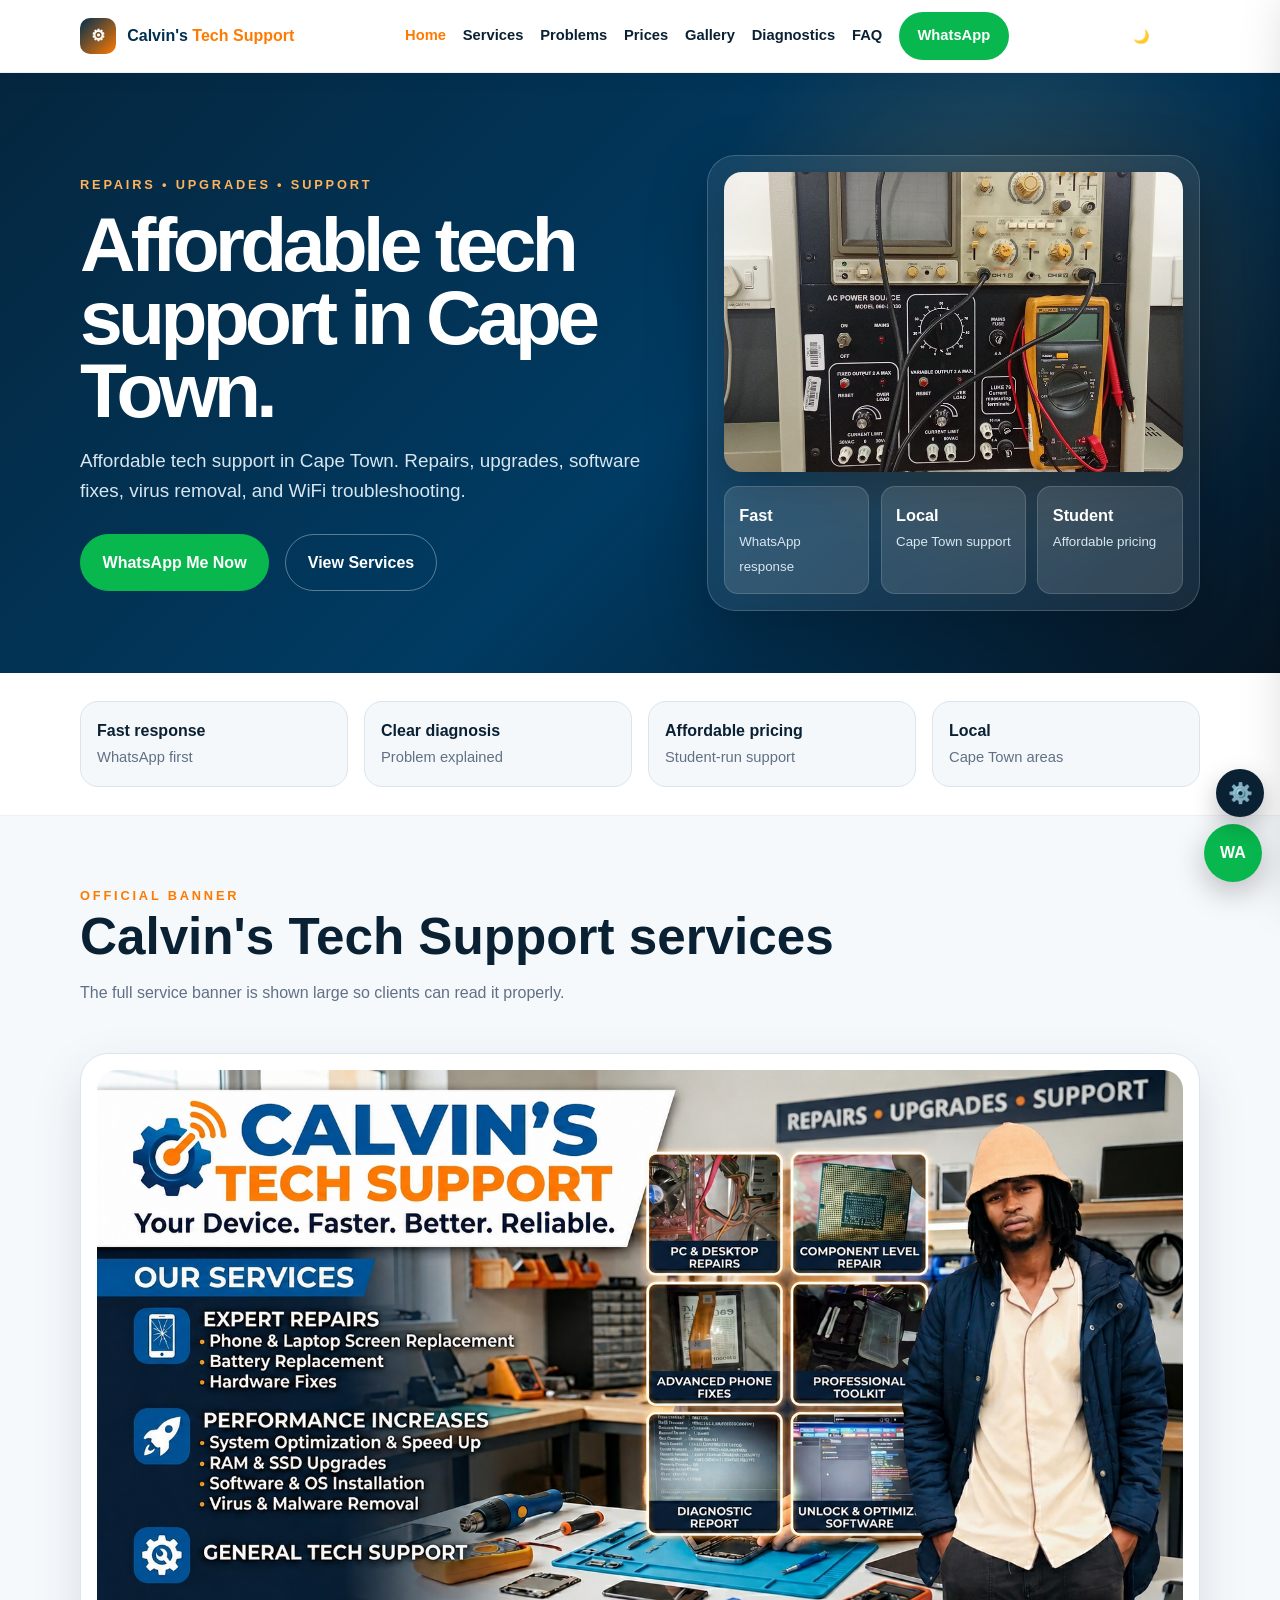
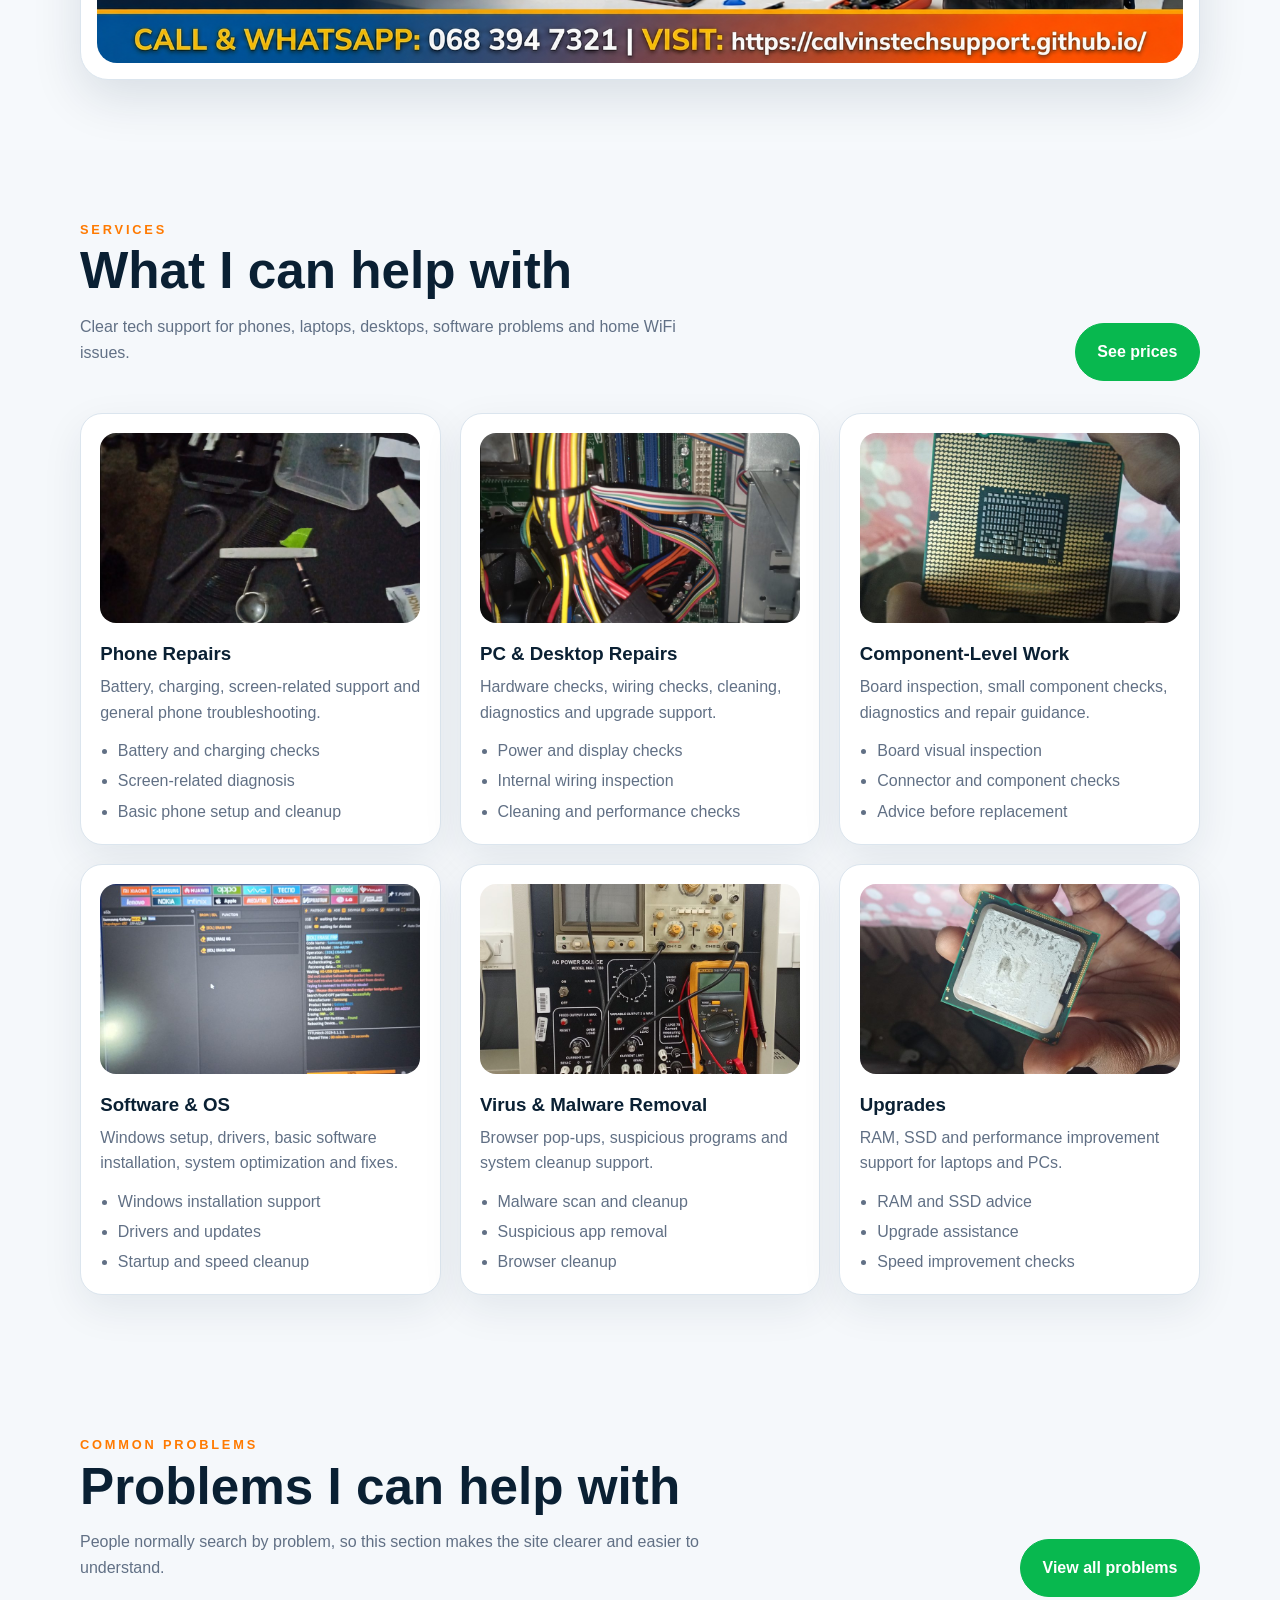
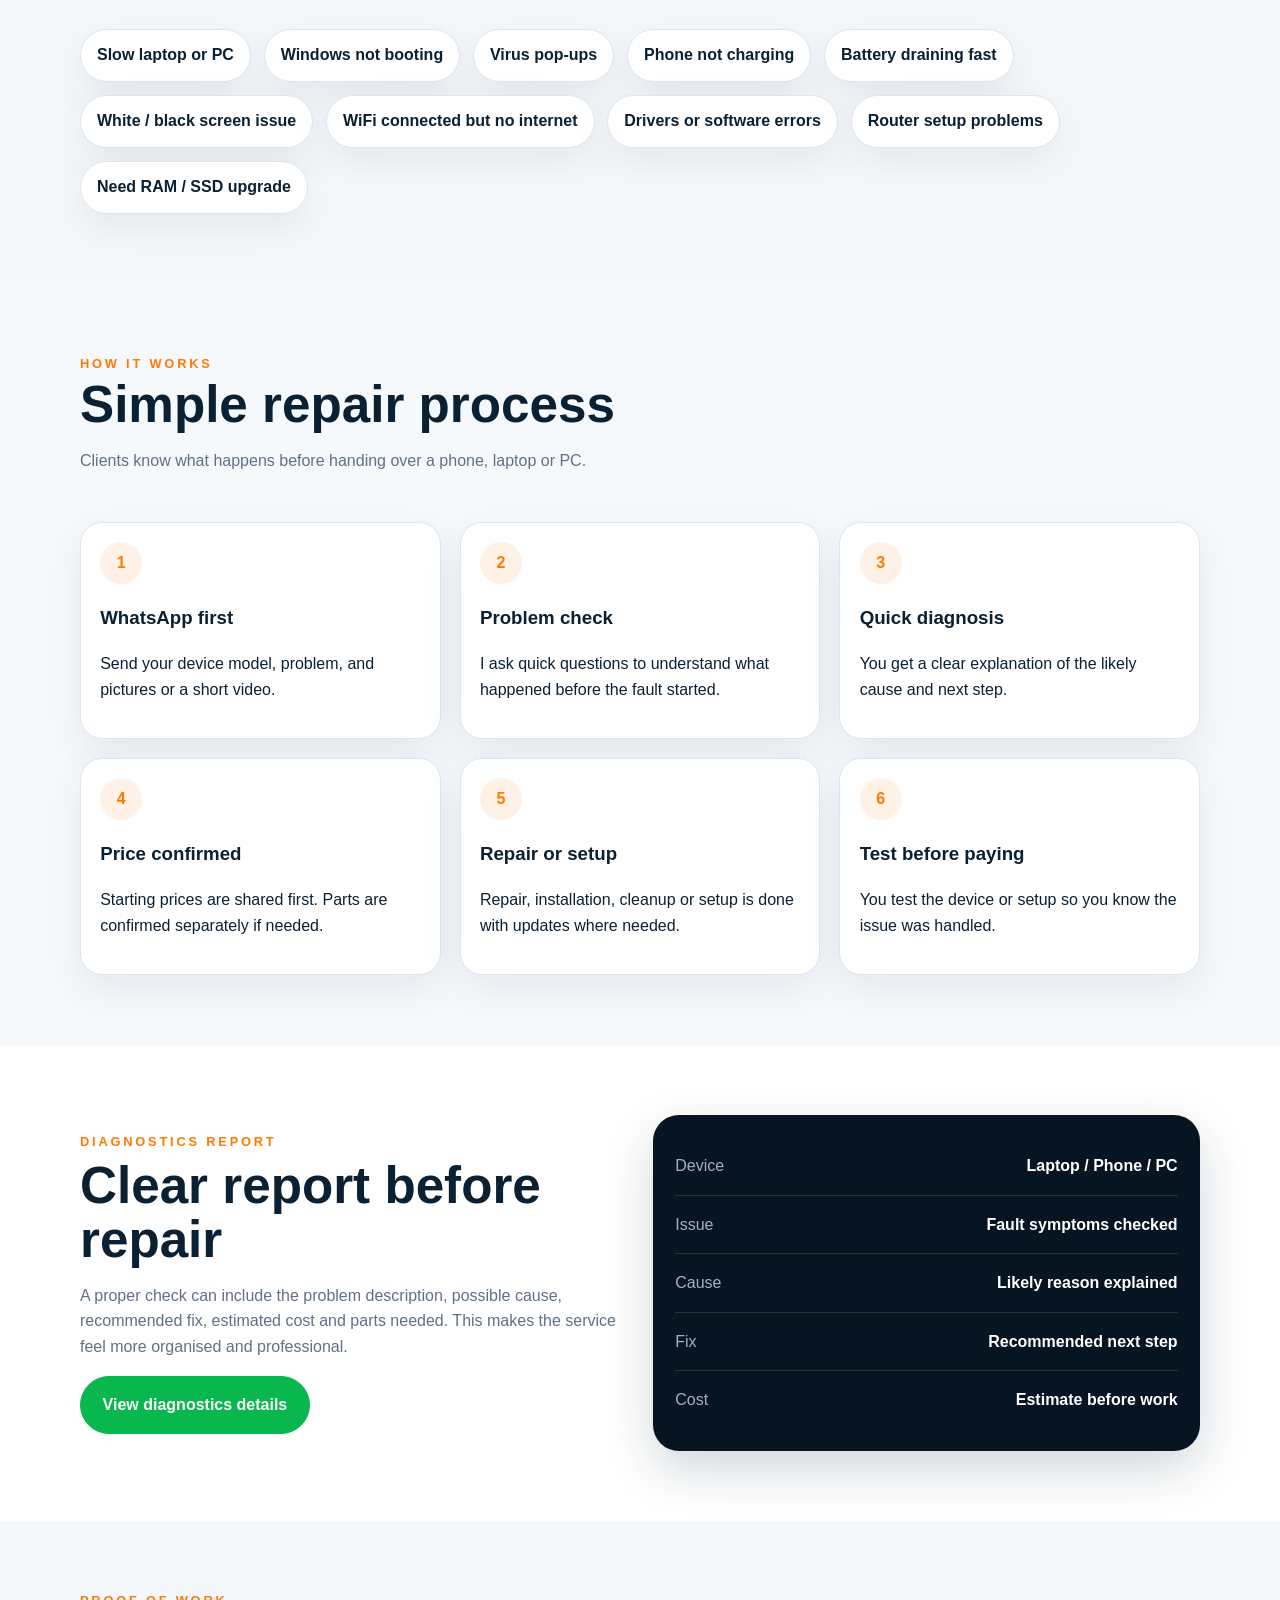
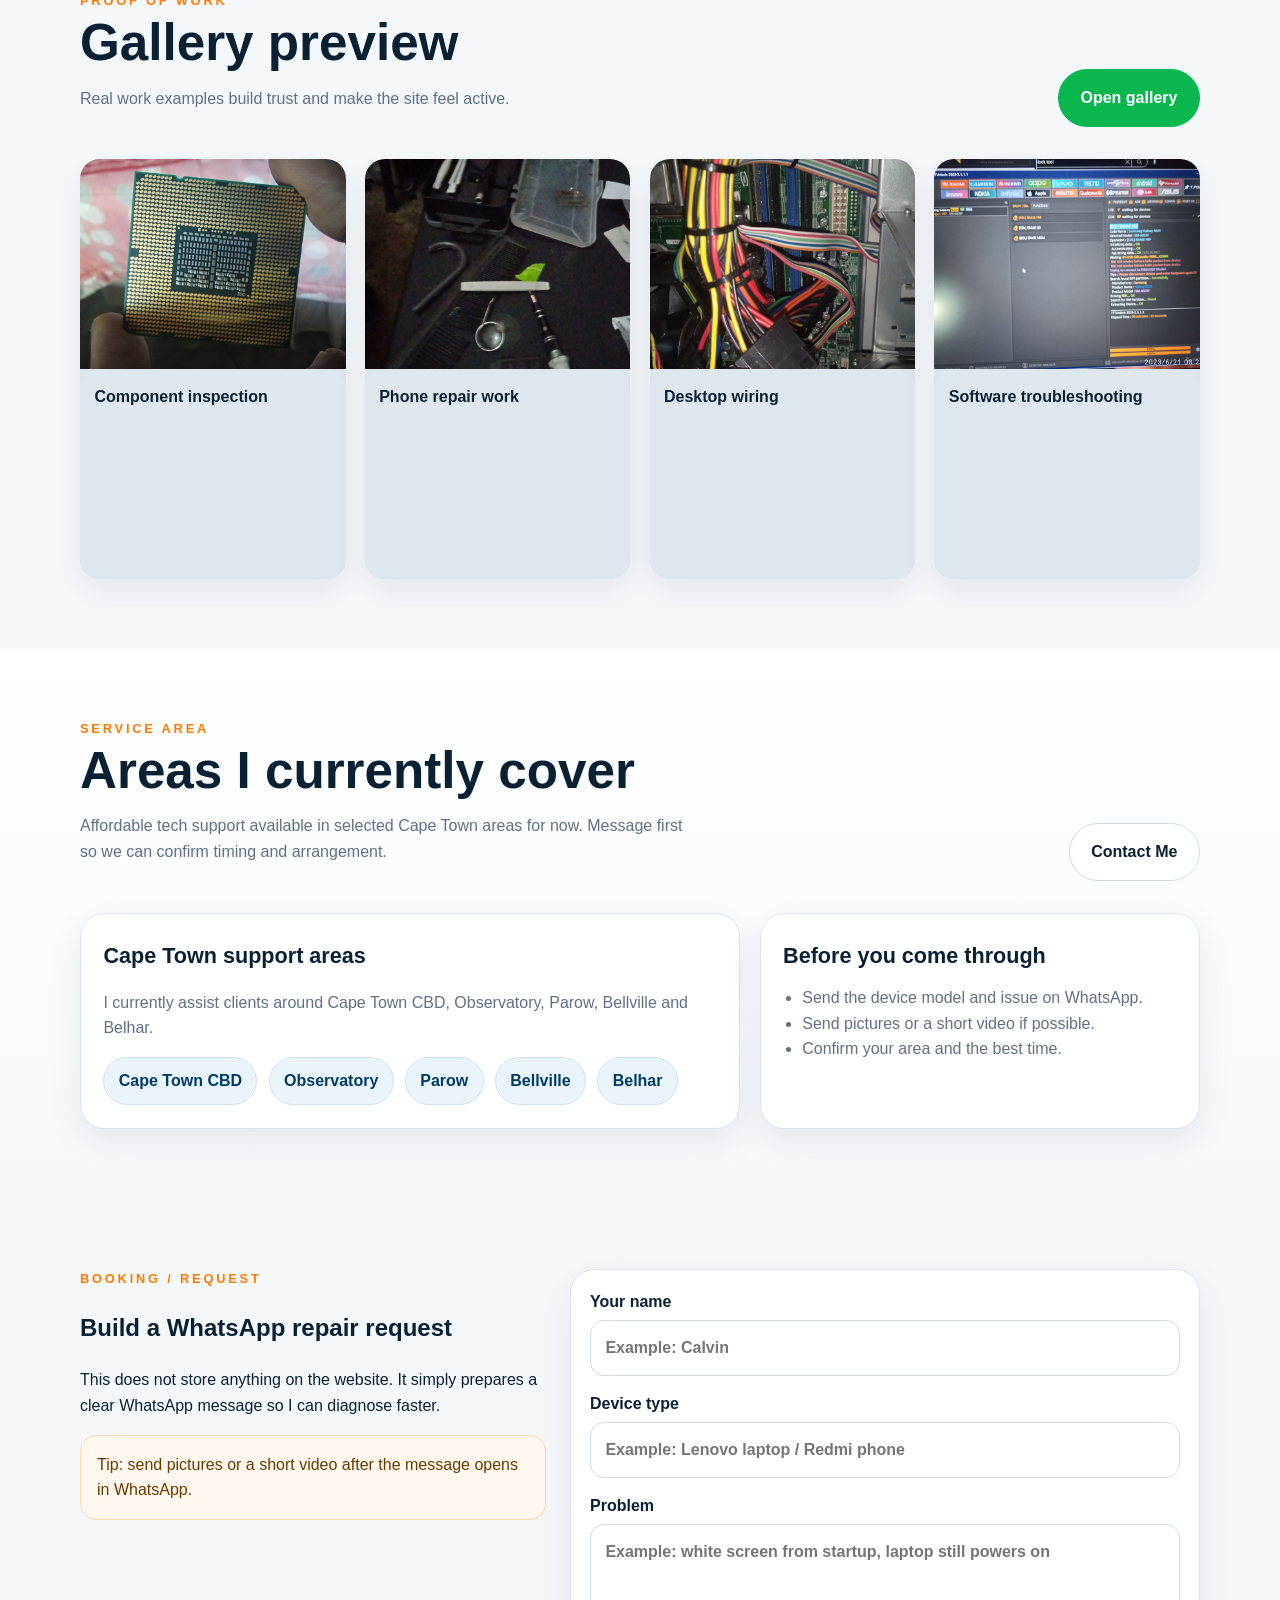
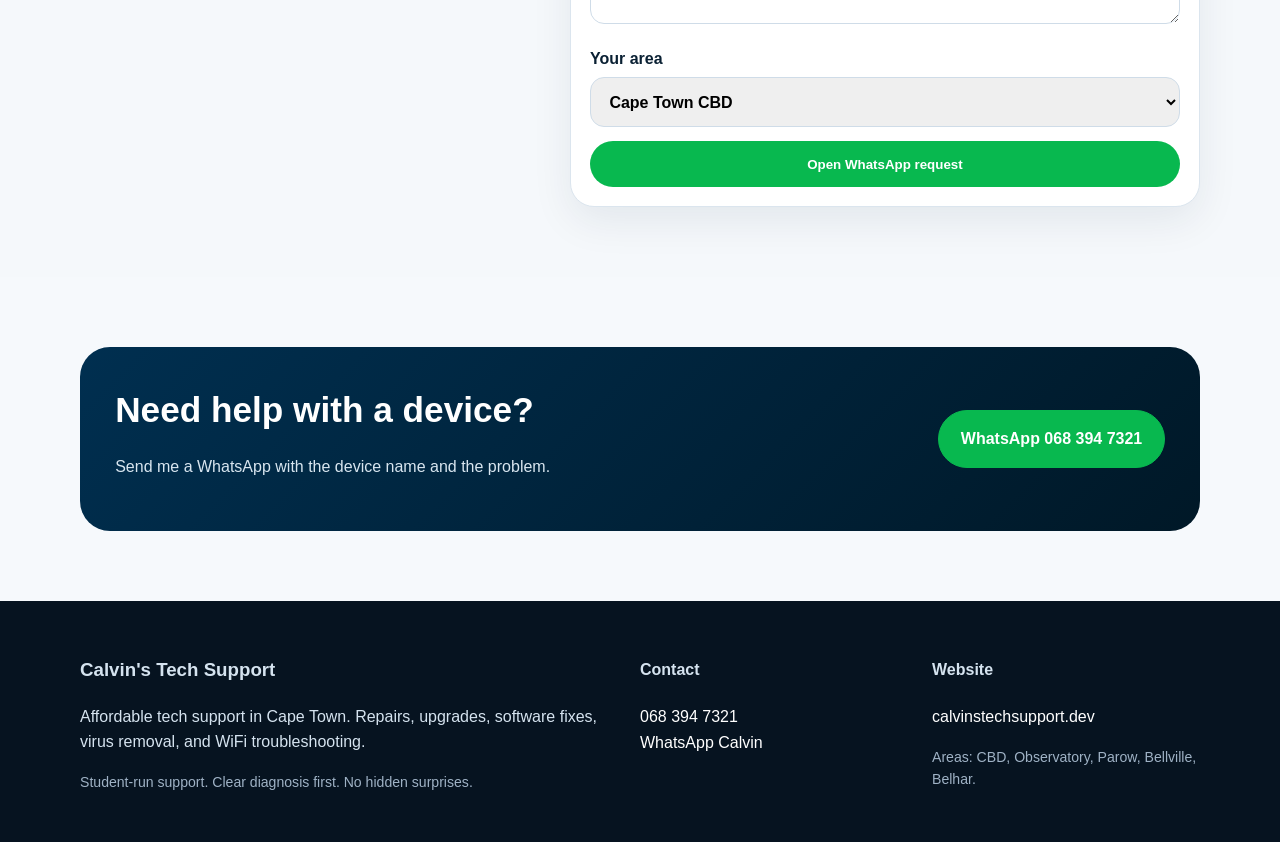
==== commit 5775a9f1: "Add files via upload" ====
--- a/index.html
+++ b/index.html
@@ -19,7 +19,8 @@
       <span class="brandmark">⚙</span><span>Calvin's <span>Tech Support</span></span>
     </a>
     <nav class="desktop-nav" aria-label="Main navigation"><a class="active" href="index.html">Home</a><a class="" href="services.html">Services</a><a class="" href="problems.html">Problems</a><a class="" href="prices.html">Prices</a><a class="" href="gallery.html">Gallery</a><a class="" href="diagnostics.html">Diagnostics</a><a class="" href="faq.html">FAQ</a><a class="pill" href="https://wa.me/27683947321?text=Hi%20Calvin%2C%20I%20need%20tech%20support" target="_blank" rel="noopener">WhatsApp</a></nav>
-    <button class="menu-btn" data-menu aria-label="Open menu">Menu</button>
+    <button class="theme-toggle" type="button" data-theme-toggle aria-label="Toggle dark mode">🌙 <span class="theme-label">Dark</span></button>
+      <button class="menu-btn" data-menu aria-label="Open menu">Menu</button>
   </div>
 </header>
 <aside class="mobile-panel" aria-label="Mobile menu">
@@ -186,6 +187,23 @@
     </div>
   </div>
 </footer>
+
+<button class="settings-fab" type="button" data-settings-toggle aria-label="Open display settings">⚙️</button>
+<div class="settings-panel" aria-label="Display settings">
+  <h3>Display Settings</h3>
+  <p>Choose the look you prefer. Your choice is saved on this device.</p>
+  <div class="settings-grid">
+    <button class="settings-option" type="button" data-theme-choice="light">☀️ Light mode</button>
+    <button class="settings-option" type="button" data-theme-choice="dark">🌙 Dark mode</button>
+  </div>
+  <p style="margin-top:1rem;margin-bottom:.35rem;font-weight:800;">Accent colour</p>
+  <div class="accent-row">
+    <button class="accent-dot accent-orange" type="button" data-accent-choice="orange" aria-label="Orange accent"></button>
+    <button class="accent-dot accent-blue" type="button" data-accent-choice="blue" aria-label="Blue accent"></button>
+    <button class="accent-dot accent-green" type="button" data-accent-choice="green" aria-label="Green accent"></button>
+  </div>
+</div>
+
 <script src="script.js"></script>
 </body>
 </html>
--- a/style.css
+++ b/style.css
@@ -4,3 +4,236 @@
 @media(max-width:1050px){.desktop-nav{gap:.7rem;font-size:.86rem}.hero-grid{gap:2rem}}
 @media(max-width:900px){.desktop-nav{display:none}.menu-btn{display:block}.hero-grid,.contact-grid,.cta,.footer-grid,.diag-grid,.request-grid{grid-template-columns:1fr}.hero{padding-top:50px}.hero-card{margin-top:1rem}.services-grid,.price-grid,.steps,.gallery-grid,.detail-grid,.trust-grid,.problem-list{grid-template-columns:repeat(2,1fr)}.section-head{display:block}.quick-row{grid-template-columns:1fr}.nav{height:64px}.brand span{font-size:.95rem}.area-wrap{grid-template-columns:1fr}}
 @media(max-width:560px){.services-grid,.price-grid,.steps,.gallery-grid,.detail-grid,.trust-grid,.problem-list{grid-template-columns:1fr}.hero h1{font-size:3rem}.section{padding:48px 0}.cta{padding:1.4rem}.hero-card{border-radius:18px}.hero-card img{border-radius:13px;height:220px}.brandmark{width:32px;height:32px}.actions .btn{width:100%}.report-row{display:block}.report-row span{display:block;margin-bottom:.2rem}.gallery-grid img{height:230px}}
+
+
+/* ---------- Theme settings + dark mode ---------- */
+:root{
+  --page-bg:#f6f9fc;
+  --surface:#ffffff;
+  --surface-2:#f0f6fb;
+  --text:#0a2033;
+  --text-soft:#526779;
+  --border-soft:#dce8f1;
+}
+
+body{
+  background:var(--page-bg);
+  color:var(--text);
+  transition:background .25s ease,color .25s ease;
+}
+
+body.dark-mode{
+  --page-bg:#07111f;
+  --surface:#0d1b2b;
+  --surface-2:#11263a;
+  --text:#edf6ff;
+  --text-soft:#b5c7d8;
+  --border-soft:#29425a;
+  --dark:#050b14;
+  --navy:#07192a;
+  --muted:#b5c7d8;
+  --border:#29425a;
+}
+
+body.dark-mode .navbar,
+body.dark-mode footer{
+  background:#050b14;
+}
+
+body.dark-mode .hero,
+body.dark-mode .section,
+body.dark-mode .services,
+body.dark-mode .service-area-section{
+  background:var(--page-bg);
+}
+
+body.dark-mode .card,
+body.dark-mode .service-card,
+body.dark-mode .price-card,
+body.dark-mode .area-card,
+body.dark-mode .faq-item,
+body.dark-mode .gallery-card,
+body.dark-mode .problem-card,
+body.dark-mode .diagnostic-card,
+body.dark-mode .step,
+body.dark-mode .trust-card,
+body.dark-mode .cta,
+body.dark-mode .detail-card{
+  background:var(--surface);
+  border-color:var(--border-soft);
+  color:var(--text);
+  box-shadow:0 12px 35px rgba(0,0,0,.28);
+}
+
+body.dark-mode h1,
+body.dark-mode h2,
+body.dark-mode h3,
+body.dark-mode h4,
+body.dark-mode p,
+body.dark-mode li,
+body.dark-mode .nav-links a{
+  color:var(--text);
+}
+
+body.dark-mode .section-head p,
+body.dark-mode .muted,
+body.dark-mode .area-card p,
+body.dark-mode .area-card li{
+  color:var(--text-soft);
+}
+
+body.dark-mode input,
+body.dark-mode textarea,
+body.dark-mode select{
+  background:#081626;
+  color:var(--text);
+  border-color:var(--border-soft);
+}
+
+body.dark-mode .menu-panel{
+  background:#07111f;
+}
+
+body.dark-mode .settings-panel{
+  background:#0d1b2b;
+  border-color:#29425a;
+}
+
+body.dark-mode .settings-option,
+body.dark-mode .theme-toggle{
+  background:#11263a;
+  color:#edf6ff;
+  border-color:#29425a;
+}
+
+body.dark-mode .theme-toggle:hover,
+body.dark-mode .settings-option:hover{
+  background:#19344f;
+}
+
+.theme-toggle{
+  border:1px solid rgba(255,255,255,.25);
+  background:rgba(255,255,255,.12);
+  color:white;
+  padding:.55rem .8rem;
+  border-radius:999px;
+  cursor:pointer;
+  font-weight:800;
+  display:inline-flex;
+  align-items:center;
+  gap:.4rem;
+}
+
+.theme-toggle span{
+  line-height:1;
+}
+
+.settings-fab{
+  position:fixed;
+  right:1rem;
+  bottom:5.2rem;
+  z-index:999;
+  width:48px;
+  height:48px;
+  border-radius:50%;
+  border:none;
+  background:#0a2033;
+  color:#fff;
+  font-size:1.25rem;
+  cursor:pointer;
+  box-shadow:0 10px 25px rgba(0,0,0,.25);
+}
+
+.settings-panel{
+  position:fixed;
+  right:1rem;
+  bottom:8.8rem;
+  z-index:999;
+  width:min(320px, calc(100vw - 2rem));
+  background:#fff;
+  color:#0a2033;
+  border:1px solid var(--border-soft);
+  border-radius:22px;
+  padding:1rem;
+  box-shadow:0 18px 45px rgba(0,0,0,.22);
+  display:none;
+}
+
+.settings-panel.open{
+  display:block;
+}
+
+.settings-panel h3{
+  margin:.2rem 0 .4rem;
+}
+
+.settings-panel p{
+  margin:.2rem 0 1rem;
+  color:var(--text-soft);
+  font-size:.92rem;
+}
+
+.settings-grid{
+  display:grid;
+  gap:.65rem;
+}
+
+.settings-option{
+  width:100%;
+  border:1px solid var(--border-soft);
+  background:#f7fbff;
+  color:#0a2033;
+  padding:.75rem .85rem;
+  border-radius:14px;
+  cursor:pointer;
+  font-weight:800;
+  text-align:left;
+}
+
+.settings-option.active{
+  outline:3px solid rgba(255,122,24,.3);
+  border-color:#ff7a18;
+}
+
+.accent-row{
+  display:flex;
+  gap:.55rem;
+  margin-top:.6rem;
+}
+
+.accent-dot{
+  width:30px;
+  height:30px;
+  border-radius:50%;
+  border:3px solid transparent;
+  cursor:pointer;
+}
+
+.accent-dot.active{
+  border-color:#111827;
+}
+
+body.dark-mode .accent-dot.active{
+  border-color:#fff;
+}
+
+.accent-orange{background:#ff7a18}
+.accent-blue{background:#007bff}
+.accent-green{background:#16a34a}
+
+body.accent-blue{
+  --orange:#007bff;
+  --primary:#007bff;
+}
+
+body.accent-green{
+  --orange:#16a34a;
+  --primary:#16a34a;
+}
+
+@media(max-width:760px){
+  .theme-toggle{
+    padding:.5rem .65rem;
+    font-size:.9rem;
+  }
+}
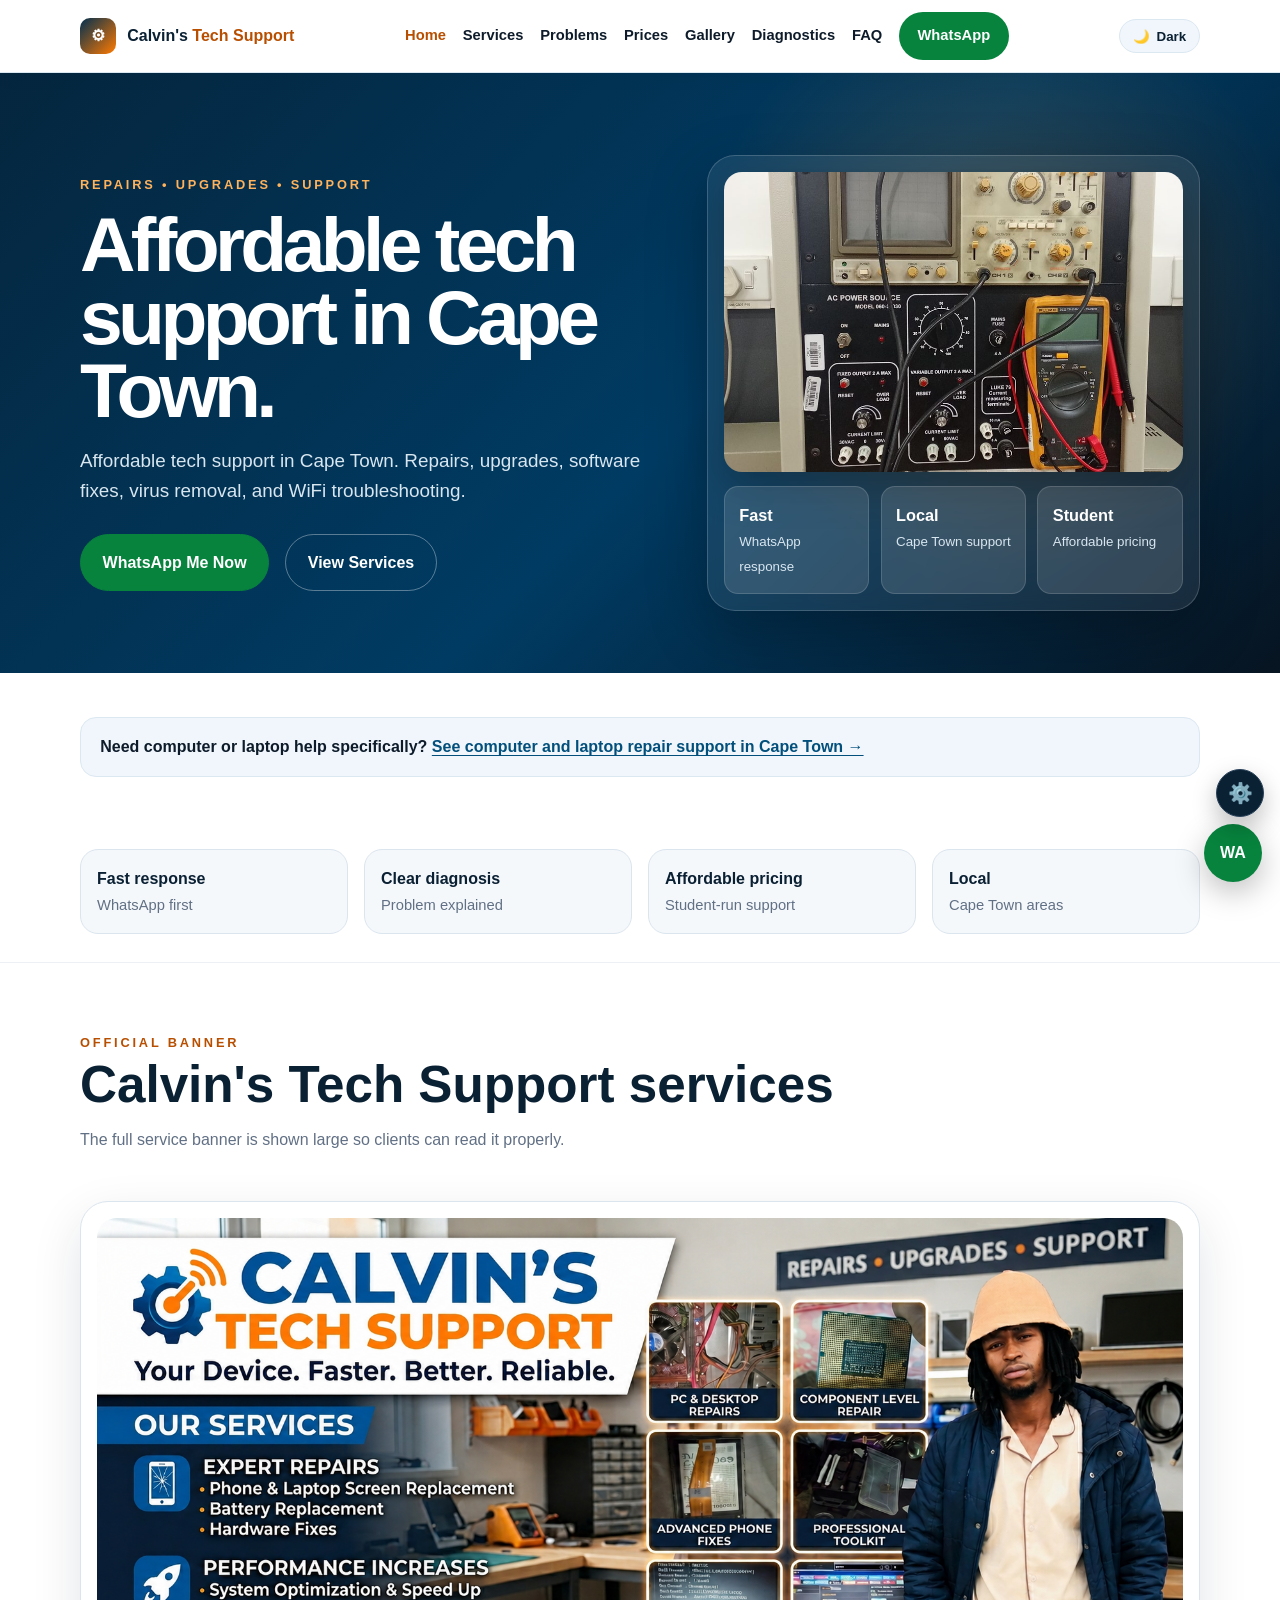
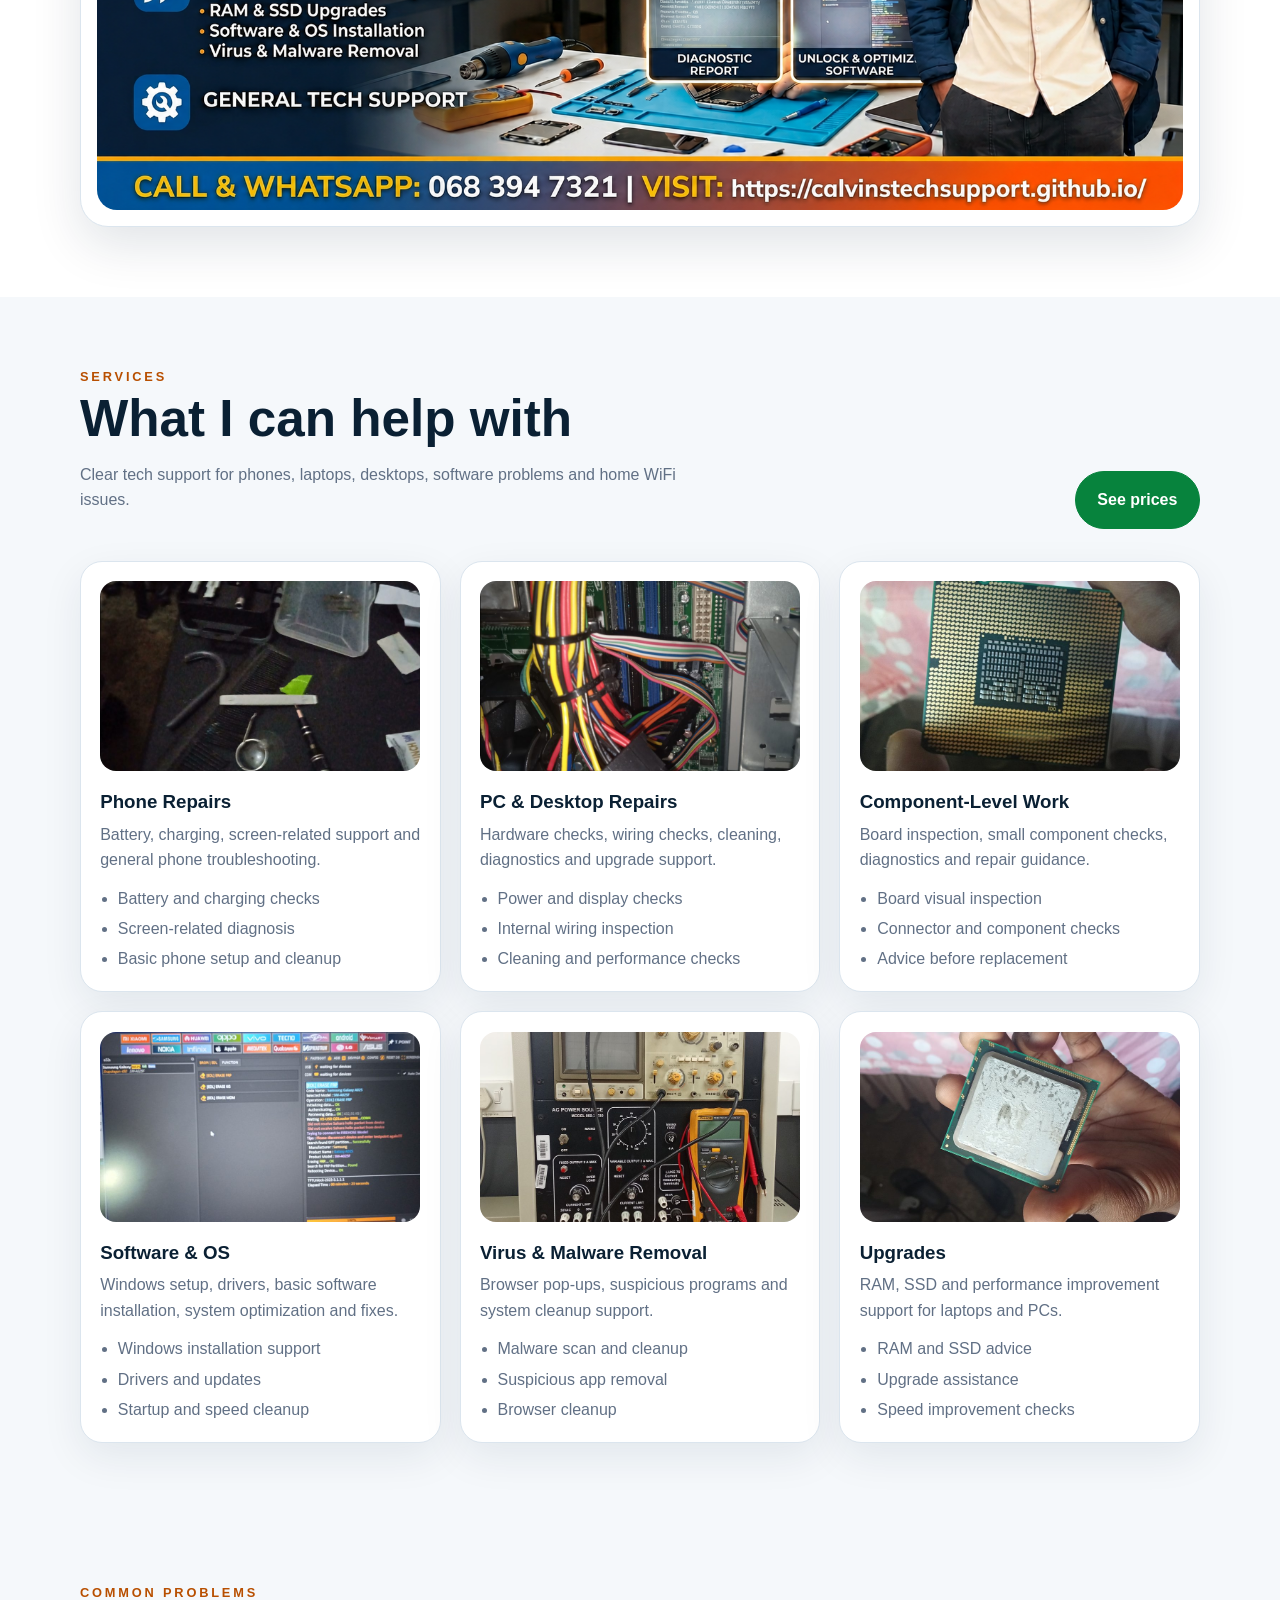
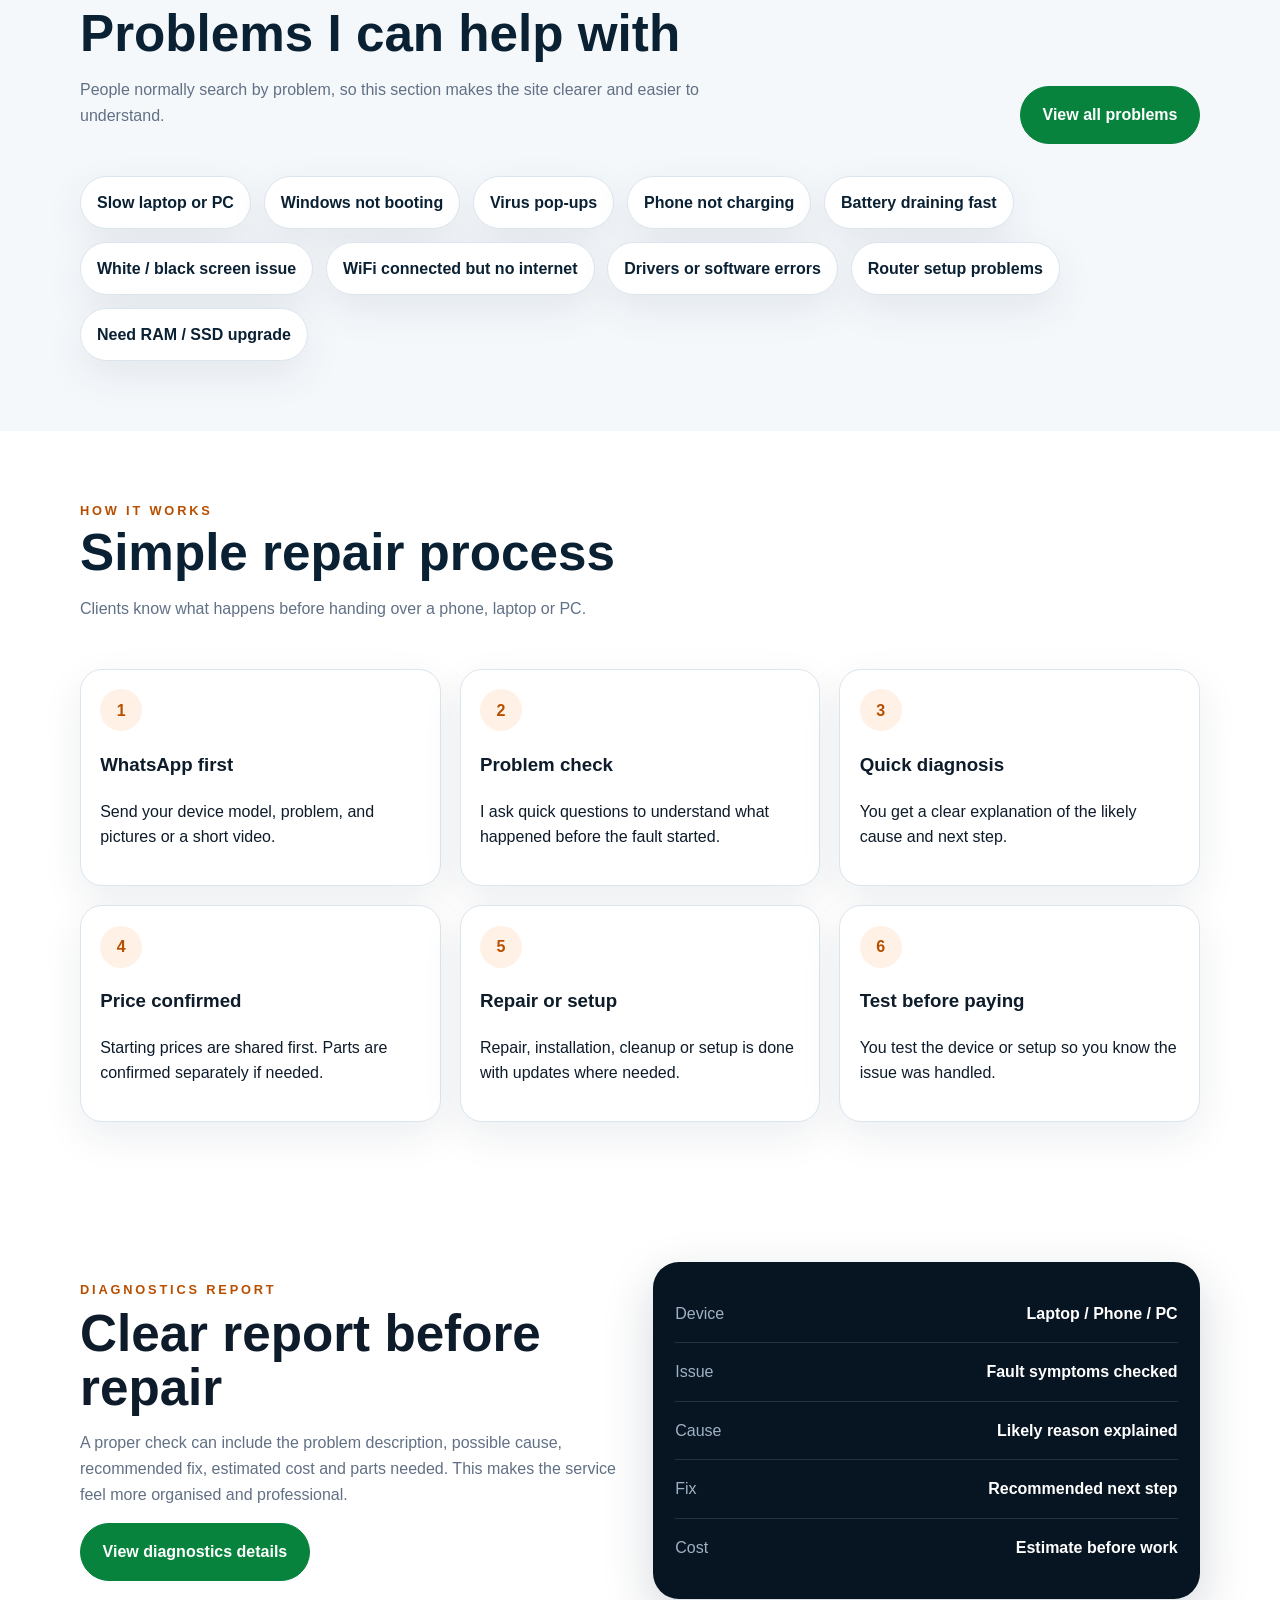
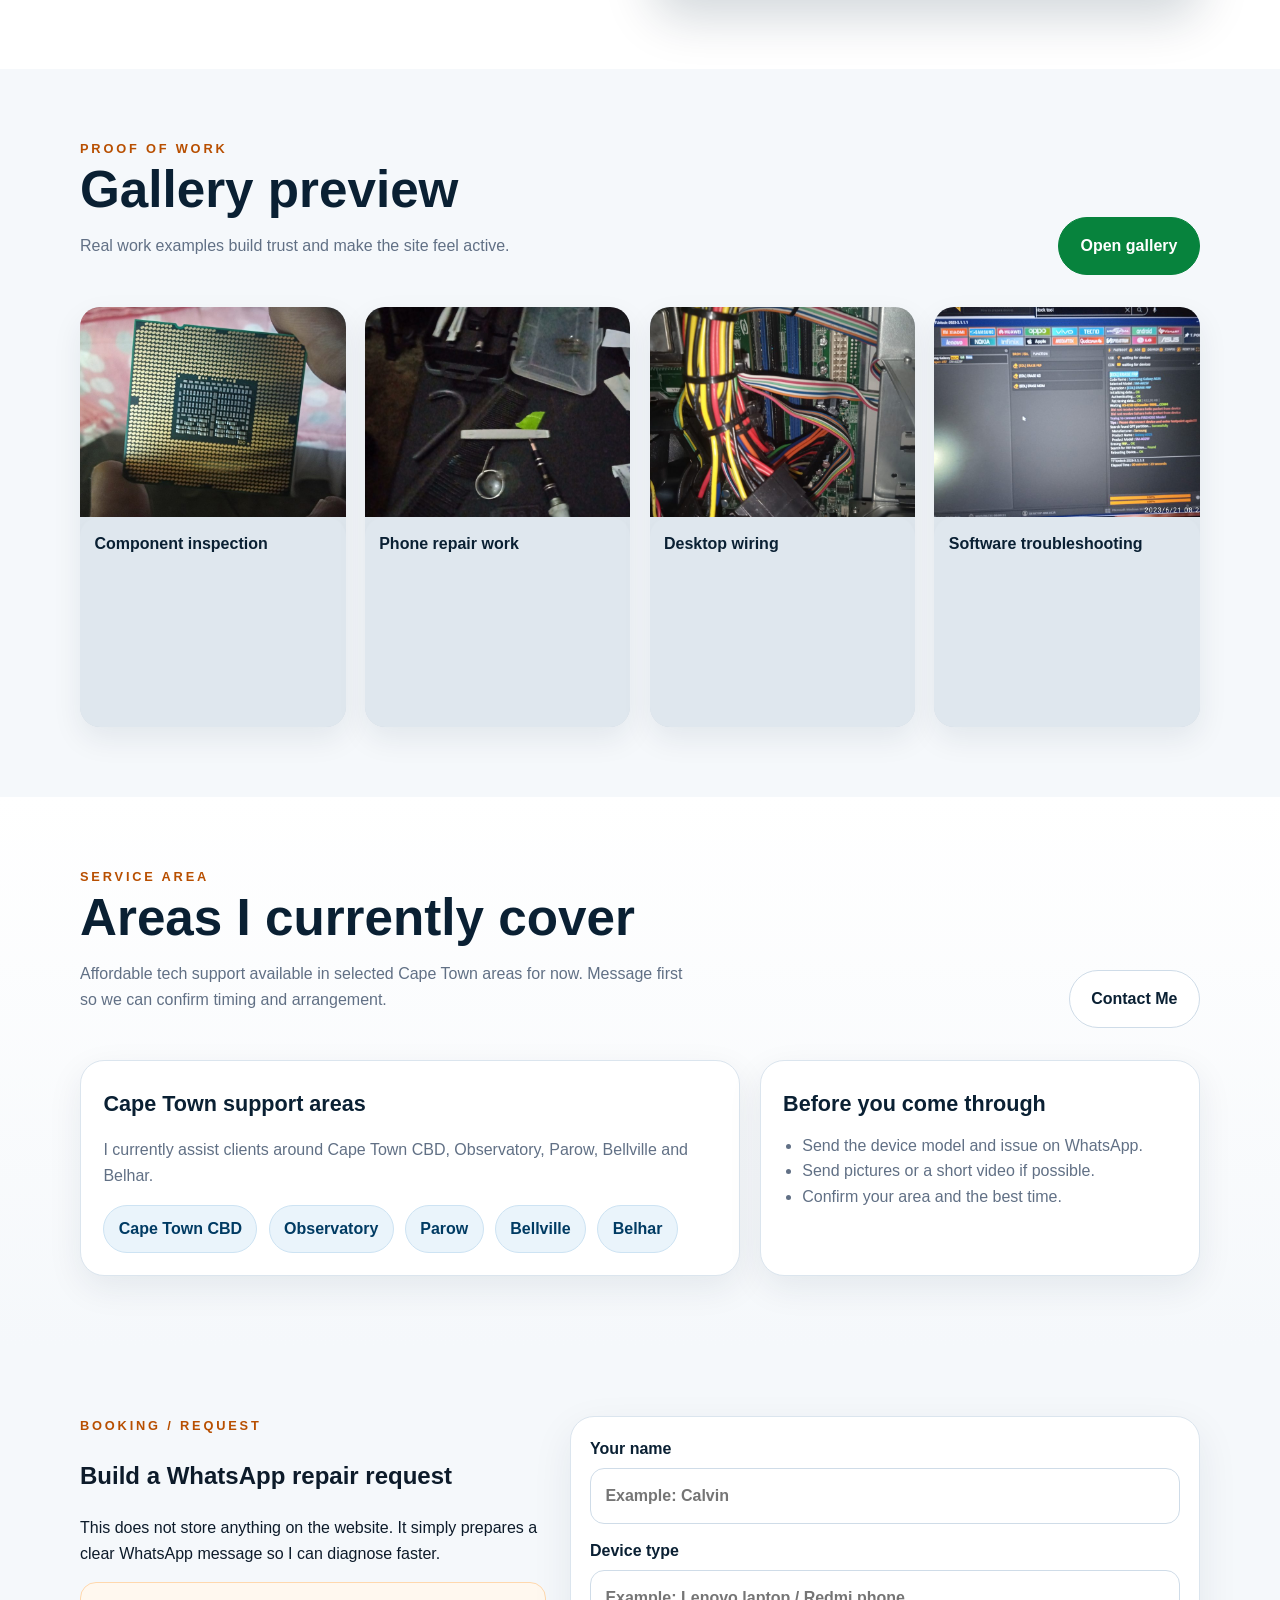
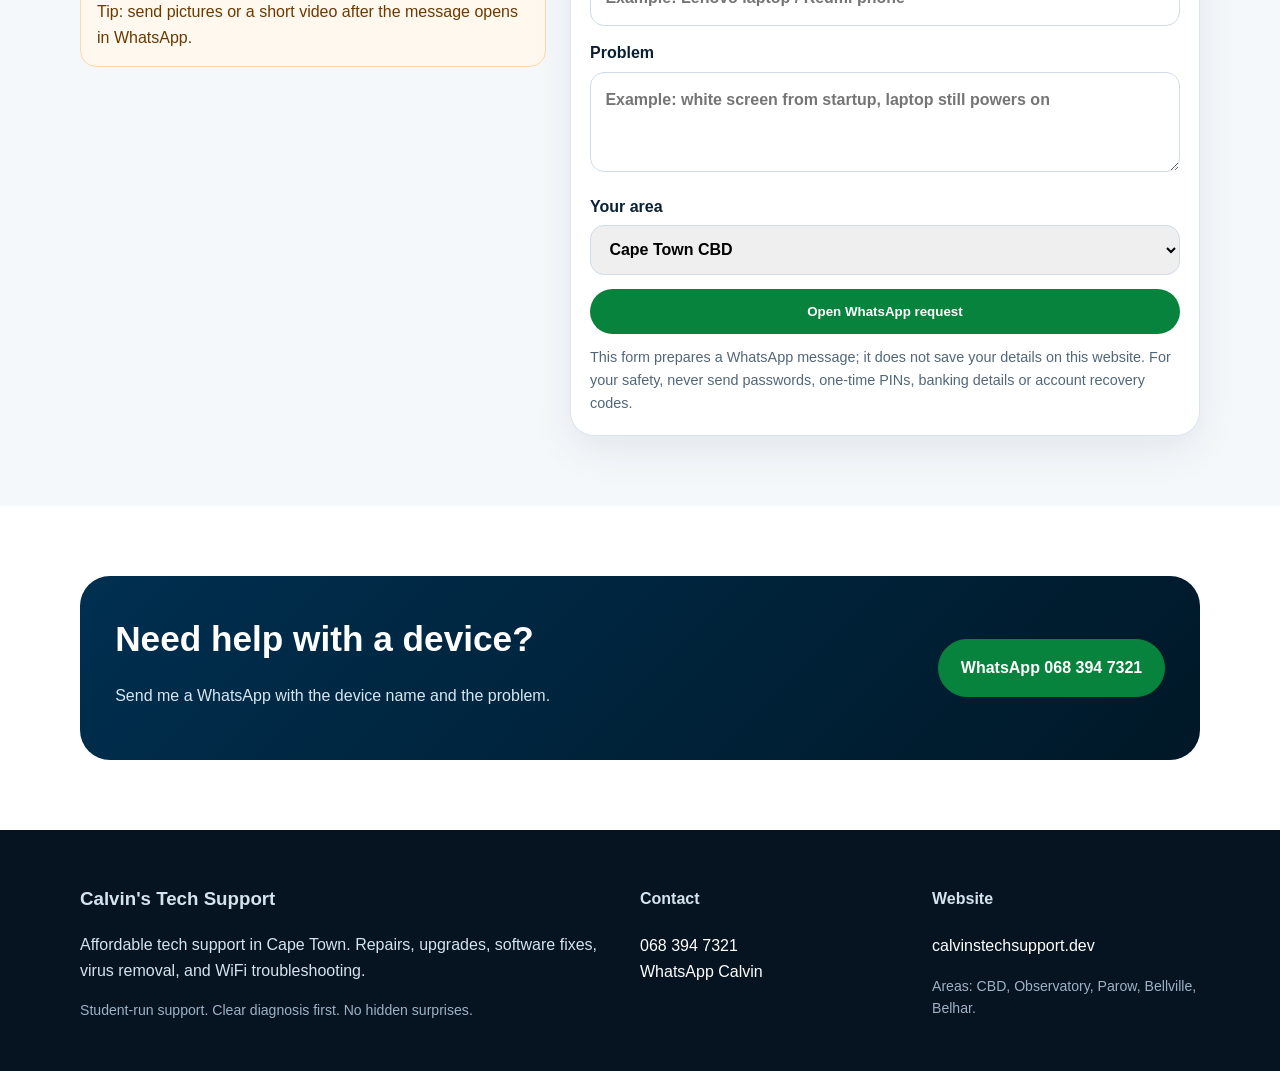
==== commit d433b64f: "Update Update site theme, SEO metadata and security basics" ====
--- a/index.html
+++ b/index.html
@@ -1,209 +1,219 @@
 <!DOCTYPE html>
+
 <html lang="en">
 <head>
-  <meta charset="UTF-8">
-  <meta name="viewport" content="width=device-width, initial-scale=1.0">
-  <title>Home | Calvin's Tech Support</title>
-  <meta name="description" content="Affordable tech support in Cape Town. Repairs, upgrades, software fixes, virus removal, and WiFi troubleshooting.">
-  <meta name="theme-color" content="#002f50">
-  <meta property="og:title" content="Home | Calvin's Tech Support">
-  <meta property="og:description" content="Affordable tech support in Cape Town. Repairs, upgrades, software fixes, virus removal, and WiFi troubleshooting.">
-  <meta property="og:type" content="website">
-  <meta property="og:image" content="assets/banner.png">
-  <link rel="stylesheet" href="style.css">
+<meta charset="utf-8"/>
+<meta content="width=device-width, initial-scale=1.0" name="viewport"/>
+<meta content="#002f50" name="theme-color"/>
+<title>Computer &amp; IT Support in Cape Town | Calvin's Tech Support</title>
+<meta content="Affordable computer and IT support in Cape Town: laptop and PC troubleshooting, Windows help, malware cleanup, WiFi support and RAM or SSD upgrades." name="description"/>
+<link href="https://calvinstechsupport.dev/" rel="canonical"/>
+<link href="assets/favicon.svg" rel="icon" type="image/svg+xml"/>
+<meta content="Calvin's Tech Support" property="og:site_name"/>
+<meta content="en_ZA" property="og:locale"/>
+<meta content="Computer &amp; IT Support in Cape Town | Calvin's Tech Support" property="og:title"/>
+<meta content="Affordable computer and IT support in Cape Town: laptop and PC troubleshooting, Windows help, malware cleanup, WiFi support and RAM or SSD upgrades." property="og:description"/>
+<meta content="website" property="og:type"/>
+<meta content="https://calvinstechsupport.dev/" property="og:url"/>
+<meta content="https://calvinstechsupport.dev/assets/banner.png" property="og:image"/>
+<meta content="Calvin's Tech Support computer and technology services in Cape Town" property="og:image:alt"/>
+<meta content="summary_large_image" name="twitter:card"/>
+<meta content="Computer &amp; IT Support in Cape Town | Calvin's Tech Support" name="twitter:title"/>
+<meta content="Affordable computer and IT support in Cape Town: laptop and PC troubleshooting, Windows help, malware cleanup, WiFi support and RAM or SSD upgrades." name="twitter:description"/>
+<meta content="https://calvinstechsupport.dev/assets/banner.png" name="twitter:image"/>
+<script>try { if (localStorage.getItem('cts-theme') === 'dark') document.documentElement.classList.add('dark-mode'); } catch (e) {}</script>
+<link href="style.css" rel="stylesheet"/>
+<script type="application/ld+json">
+{
+  "@context": "https://schema.org",
+  "@type": "Organization",
+  "@id": "https://calvinstechsupport.dev/#business",
+  "name": "Calvin's Tech Support",
+  "url": "https://calvinstechsupport.dev/",
+  "description": "Affordable computer and tech support in Cape Town, including troubleshooting, software support, malware cleanup, WiFi troubleshooting and RAM or SSD upgrade assistance.",
+  "telephone": "+27683947321",
+  "image": "https://calvinstechsupport.dev/assets/banner.png"
+}
+</script>
 </head>
 <body>
 <header class="topbar">
-  <div class="container nav">
-    <a class="brand" href="index.html" aria-label="Calvin's Tech Support home">
-      <span class="brandmark">⚙</span><span>Calvin's <span>Tech Support</span></span>
-    </a>
-    <nav class="desktop-nav" aria-label="Main navigation"><a class="active" href="index.html">Home</a><a class="" href="services.html">Services</a><a class="" href="problems.html">Problems</a><a class="" href="prices.html">Prices</a><a class="" href="gallery.html">Gallery</a><a class="" href="diagnostics.html">Diagnostics</a><a class="" href="faq.html">FAQ</a><a class="pill" href="https://wa.me/27683947321?text=Hi%20Calvin%2C%20I%20need%20tech%20support" target="_blank" rel="noopener">WhatsApp</a></nav>
-    <button class="theme-toggle" type="button" data-theme-toggle aria-label="Toggle dark mode">🌙 <span class="theme-label">Dark</span></button>
-      <button class="menu-btn" data-menu aria-label="Open menu">Menu</button>
-  </div>
+<div class="container nav">
+<a aria-label="Calvin's Tech Support home" class="brand" href="index.html">
+<span class="brandmark">⚙</span><span>Calvin's <span>Tech Support</span></span>
+</a>
+<nav aria-label="Main navigation" class="desktop-nav"><a class="active" href="index.html">Home</a><a class="" href="services.html">Services</a><a class="" href="problems.html">Problems</a><a class="" href="prices.html">Prices</a><a class="" href="gallery.html">Gallery</a><a class="" href="diagnostics.html">Diagnostics</a><a class="" href="faq.html">FAQ</a><a class="pill" href="https://wa.me/27683947321?text=Hi%20Calvin%2C%20I%20need%20tech%20support" rel="noopener noreferrer" target="_blank">WhatsApp</a></nav>
+<button aria-label="Toggle dark mode" aria-pressed="false" class="theme-toggle" data-theme-toggle="" type="button">🌙 <span class="theme-label">Dark</span></button>
+<button aria-controls="mobile-panel" aria-expanded="false" aria-label="Open menu" class="menu-btn" data-menu="" type="button">Menu</button>
+</div>
 </header>
-<aside class="mobile-panel" aria-label="Mobile menu">
-  <button class="close-btn" data-menu aria-label="Close menu">Close</button>
-  <a href="index.html">Home</a><a href="services.html">Services</a><a href="problems.html">Problems</a><a href="prices.html">Prices</a><a href="gallery.html">Gallery</a><a href="diagnostics.html">Diagnostics</a><a href="faq.html">FAQ</a>
-  <a href="contact.html">Contact</a>
-  <a class="mobile-wa" href="https://wa.me/27683947321?text=Hi%20Calvin%2C%20I%20need%20tech%20support" target="_blank" rel="noopener">WhatsApp Me</a>
-</aside>
-
+<aside aria-hidden="true" aria-label="Mobile menu" class="mobile-panel" id="mobile-panel" inert="">
+<button aria-label="Close mobile menu" class="close-btn" data-menu="" type="button">Close</button>
+<a href="index.html">Home</a><a href="services.html">Services</a><a href="computer-repair-cape-town.html">Computer &amp; Laptop Repair</a><a href="problems.html">Problems</a><a href="prices.html">Prices</a><a href="gallery.html">Gallery</a><a href="diagnostics.html">Diagnostics</a><a href="faq.html">FAQ</a>
+<a href="contact.html">Contact</a>
+<a class="mobile-wa" href="https://wa.me/27683947321?text=Hi%20Calvin%2C%20I%20need%20tech%20support" rel="noopener noreferrer" target="_blank">WhatsApp Me</a>
+<a href="privacy.html">Privacy note</a></aside>
 <section class="hero">
-  <div class="container hero-grid">
-    <div>
-      <div class="eyebrow">Repairs • Upgrades • Support</div>
-      <h1>Affordable tech support in Cape Town.</h1>
-      <p>Affordable tech support in Cape Town. Repairs, upgrades, software fixes, virus removal, and WiFi troubleshooting.</p>
-      <div class="actions"><a class="btn primary" href="https://wa.me/27683947321?text=Hi%20Calvin%2C%20I%20need%20tech%20support" target="_blank" rel="noopener">WhatsApp Me Now</a><a class="btn light" href="services.html">View Services</a></div>
-    </div>
-    <div class="hero-card">
-      <img src="assets/work/diagnostic-tools.jpg" alt="Calvin's Tech Support diagnostics">
-      <div class="quick-row"><div><strong>Fast</strong><small>WhatsApp response</small></div><div><strong>Local</strong><small>Cape Town support</small></div><div><strong>Student</strong><small>Affordable pricing</small></div></div>
-    </div>
-  </div>
-</section>
-
+<div class="container hero-grid">
+<div>
+<div class="eyebrow">Repairs • Upgrades • Support</div>
+<h1>Affordable tech support in Cape Town.</h1>
+<p>Affordable tech support in Cape Town. Repairs, upgrades, software fixes, virus removal, and WiFi troubleshooting.</p>
+<div class="actions"><a class="btn primary" href="https://wa.me/27683947321?text=Hi%20Calvin%2C%20I%20need%20tech%20support" rel="noopener noreferrer" target="_blank">WhatsApp Me Now</a><a class="btn light" href="services.html">View Services</a></div>
+</div>
+<div class="hero-card">
+<img alt="Calvin's Tech Support diagnostics" decoding="async" fetchpriority="high" src="assets/work/diagnostic-tools.jpg"/>
+<div class="quick-row"><div><strong>Fast</strong><small>WhatsApp response</small></div><div><strong>Local</strong><small>Cape Town support</small></div><div><strong>Student</strong><small>Affordable pricing</small></div></div>
+</div>
+</div>
+</section>
+<section class="section compact"><div class="container"><p class="service-page-link"><strong>Need computer or laptop help specifically?</strong> <a href="computer-repair-cape-town.html">See computer and laptop repair support in Cape Town →</a></p></div></section>
 <section class="section compact trust-band">
-  <div class="container trust-grid">
-    <div><strong>Fast response</strong><span>WhatsApp first</span></div>
-    <div><strong>Clear diagnosis</strong><span>Problem explained</span></div>
-    <div><strong>Affordable pricing</strong><span>Student-run support</span></div>
-    <div><strong>Local</strong><span>Cape Town areas</span></div>
-  </div>
-</section>
-
-<section class="section"><div class="container"><div class="section-head"><div><div class="eyebrow dark">Official Banner</div><h2>Calvin's Tech Support services</h2><p>The full service banner is shown large so clients can read it properly.</p></div></div><div class="banner-showcase"><img src="assets/banner.png" alt="Calvin's Tech Support services banner"></div></div></section>
+<div class="container trust-grid">
+<div><strong>Fast response</strong><span>WhatsApp first</span></div>
+<div><strong>Clear diagnosis</strong><span>Problem explained</span></div>
+<div><strong>Affordable pricing</strong><span>Student-run support</span></div>
+<div><strong>Local</strong><span>Cape Town areas</span></div>
+</div>
+</section>
+<section class="section"><div class="container"><div class="section-head"><div><div class="eyebrow dark">Official Banner</div><h2>Calvin's Tech Support services</h2><p>The full service banner is shown large so clients can read it properly.</p></div></div><div class="banner-showcase"><img alt="Calvin's Tech Support services banner" decoding="async" loading="lazy" src="assets/banner.png"/></div></div></section>
 <section class="section alt"><div class="container"><div class="section-head"><div><div class="eyebrow dark">Services</div><h2>What I can help with</h2><p>Clear tech support for phones, laptops, desktops, software problems and home WiFi issues.</p></div><a class="btn primary" href="prices.html">See prices</a></div>
 <div class="grid services-grid">
-  <div class="card service-card"><img src="assets/work/phone-repair.jpg" alt="Phone repair work"><h3>Phone Repairs</h3><p>Battery, charging, screen-related support and general phone troubleshooting.</p><ul><li>Battery and charging checks</li><li>Screen-related diagnosis</li><li>Basic phone setup and cleanup</li></ul></div>
-  <div class="card service-card"><img src="assets/work/desktop-wiring.jpg" alt="Desktop computer wiring"><h3>PC & Desktop Repairs</h3><p>Hardware checks, wiring checks, cleaning, diagnostics and upgrade support.</p><ul><li>Power and display checks</li><li>Internal wiring inspection</li><li>Cleaning and performance checks</li></ul></div>
-  <div class="card service-card"><img src="assets/work/component-repair.jpg" alt="Component level repair"><h3>Component-Level Work</h3><p>Board inspection, small component checks, diagnostics and repair guidance.</p><ul><li>Board visual inspection</li><li>Connector and component checks</li><li>Advice before replacement</li></ul></div>
-  <div class="card service-card"><img src="assets/work/software-unlock.jpg" alt="Software setup screen"><h3>Software & OS</h3><p>Windows setup, drivers, basic software installation, system optimization and fixes.</p><ul><li>Windows installation support</li><li>Drivers and updates</li><li>Startup and speed cleanup</li></ul></div>
-  <div class="card service-card"><img src="assets/work/diagnostic-tools.jpg" alt="Diagnostic tools"><h3>Virus & Malware Removal</h3><p>Browser pop-ups, suspicious programs and system cleanup support.</p><ul><li>Malware scan and cleanup</li><li>Suspicious app removal</li><li>Browser cleanup</li></ul></div>
-  <div class="card service-card"><img src="assets/work/cpu-work.jpg" alt="CPU work"><h3>Upgrades</h3><p>RAM, SSD and performance improvement support for laptops and PCs.</p><ul><li>RAM and SSD advice</li><li>Upgrade assistance</li><li>Speed improvement checks</li></ul></div>
+<div class="card service-card"><img alt="Phone repair work" decoding="async" loading="lazy" src="assets/work/phone-repair.jpg"/><h3>Phone Repairs</h3><p>Battery, charging, screen-related support and general phone troubleshooting.</p><ul><li>Battery and charging checks</li><li>Screen-related diagnosis</li><li>Basic phone setup and cleanup</li></ul></div>
+<div class="card service-card"><img alt="Desktop computer wiring" decoding="async" loading="lazy" src="assets/work/desktop-wiring.jpg"/><h3>PC &amp; Desktop Repairs</h3><p>Hardware checks, wiring checks, cleaning, diagnostics and upgrade support.</p><ul><li>Power and display checks</li><li>Internal wiring inspection</li><li>Cleaning and performance checks</li></ul></div>
+<div class="card service-card"><img alt="Component level repair" decoding="async" loading="lazy" src="assets/work/component-repair.jpg"/><h3>Component-Level Work</h3><p>Board inspection, small component checks, diagnostics and repair guidance.</p><ul><li>Board visual inspection</li><li>Connector and component checks</li><li>Advice before replacement</li></ul></div>
+<div class="card service-card"><img alt="Software setup screen" decoding="async" loading="lazy" src="assets/work/software-unlock.jpg"/><h3>Software &amp; OS</h3><p>Windows setup, drivers, basic software installation, system optimization and fixes.</p><ul><li>Windows installation support</li><li>Drivers and updates</li><li>Startup and speed cleanup</li></ul></div>
+<div class="card service-card"><img alt="Diagnostic tools" decoding="async" loading="lazy" src="assets/work/diagnostic-tools.jpg"/><h3>Virus &amp; Malware Removal</h3><p>Browser pop-ups, suspicious programs and system cleanup support.</p><ul><li>Malware scan and cleanup</li><li>Suspicious app removal</li><li>Browser cleanup</li></ul></div>
+<div class="card service-card"><img alt="CPU work" decoding="async" loading="lazy" src="assets/work/cpu-work.jpg"/><h3>Upgrades</h3><p>RAM, SSD and performance improvement support for laptops and PCs.</p><ul><li>RAM and SSD advice</li><li>Upgrade assistance</li><li>Speed improvement checks</li></ul></div>
 </div>
 </div></section>
-
 <section class="section alt" id="common-problems">
-  <div class="container">
-    <div class="section-head"><div><div class="eyebrow dark">Common Problems</div><h2>Problems I can help with</h2><p>People normally search by problem, so this section makes the site clearer and easier to understand.</p></div><a class="btn primary" href="problems.html">View all problems</a></div>
-    <div class="problem-grid">
-      <div class="problem-pill">Slow laptop or PC</div>
-      <div class="problem-pill">Windows not booting</div>
-      <div class="problem-pill">Virus pop-ups</div>
-      <div class="problem-pill">Phone not charging</div>
-      <div class="problem-pill">Battery draining fast</div>
-      <div class="problem-pill">White / black screen issue</div>
-      <div class="problem-pill">WiFi connected but no internet</div>
-      <div class="problem-pill">Drivers or software errors</div>
-      <div class="problem-pill">Router setup problems</div>
-      <div class="problem-pill">Need RAM / SSD upgrade</div>
-    </div>
-  </div>
-</section>
-
-
+<div class="container">
+<div class="section-head"><div><div class="eyebrow dark">Common Problems</div><h2>Problems I can help with</h2><p>People normally search by problem, so this section makes the site clearer and easier to understand.</p></div><a class="btn primary" href="problems.html">View all problems</a></div>
+<div class="problem-grid">
+<div class="problem-pill">Slow laptop or PC</div>
+<div class="problem-pill">Windows not booting</div>
+<div class="problem-pill">Virus pop-ups</div>
+<div class="problem-pill">Phone not charging</div>
+<div class="problem-pill">Battery draining fast</div>
+<div class="problem-pill">White / black screen issue</div>
+<div class="problem-pill">WiFi connected but no internet</div>
+<div class="problem-pill">Drivers or software errors</div>
+<div class="problem-pill">Router setup problems</div>
+<div class="problem-pill">Need RAM / SSD upgrade</div>
+</div>
+</div>
+</section>
 <section class="section" id="how-it-works">
-  <div class="container">
-    <div class="section-head"><div><div class="eyebrow dark">How it works</div><h2>Simple repair process</h2><p>Clients know what happens before handing over a phone, laptop or PC.</p></div></div>
-    <div class="grid steps six-steps">
-      <div class="card"><div class="step-num">1</div><h3>WhatsApp first</h3><p>Send your device model, problem, and pictures or a short video.</p></div>
-      <div class="card"><div class="step-num">2</div><h3>Problem check</h3><p>I ask quick questions to understand what happened before the fault started.</p></div>
-      <div class="card"><div class="step-num">3</div><h3>Quick diagnosis</h3><p>You get a clear explanation of the likely cause and next step.</p></div>
-      <div class="card"><div class="step-num">4</div><h3>Price confirmed</h3><p>Starting prices are shared first. Parts are confirmed separately if needed.</p></div>
-      <div class="card"><div class="step-num">5</div><h3>Repair or setup</h3><p>Repair, installation, cleanup or setup is done with updates where needed.</p></div>
-      <div class="card"><div class="step-num">6</div><h3>Test before paying</h3><p>You test the device or setup so you know the issue was handled.</p></div>
-    </div>
-  </div>
-</section>
-
-
+<div class="container">
+<div class="section-head"><div><div class="eyebrow dark">How it works</div><h2>Simple repair process</h2><p>Clients know what happens before handing over a phone, laptop or PC.</p></div></div>
+<div class="grid steps six-steps">
+<div class="card"><div class="step-num">1</div><h3>WhatsApp first</h3><p>Send your device model, problem, and pictures or a short video.</p></div>
+<div class="card"><div class="step-num">2</div><h3>Problem check</h3><p>I ask quick questions to understand what happened before the fault started.</p></div>
+<div class="card"><div class="step-num">3</div><h3>Quick diagnosis</h3><p>You get a clear explanation of the likely cause and next step.</p></div>
+<div class="card"><div class="step-num">4</div><h3>Price confirmed</h3><p>Starting prices are shared first. Parts are confirmed separately if needed.</p></div>
+<div class="card"><div class="step-num">5</div><h3>Repair or setup</h3><p>Repair, installation, cleanup or setup is done with updates where needed.</p></div>
+<div class="card"><div class="step-num">6</div><h3>Test before paying</h3><p>You test the device or setup so you know the issue was handled.</p></div>
+</div>
+</div>
+</section>
 <section class="section diagnostics-section">
-  <div class="container diag-grid">
-    <div>
-      <div class="eyebrow dark">Diagnostics Report</div>
-      <h2>Clear report before repair</h2>
-      <p>A proper check can include the problem description, possible cause, recommended fix, estimated cost and parts needed. This makes the service feel more organised and professional.</p>
-      <a class="btn primary" href="diagnostics.html">View diagnostics details</a>
-    </div>
-    <div class="report-card">
-      <div class="report-row"><span>Device</span><strong>Laptop / Phone / PC</strong></div>
-      <div class="report-row"><span>Issue</span><strong>Fault symptoms checked</strong></div>
-      <div class="report-row"><span>Cause</span><strong>Likely reason explained</strong></div>
-      <div class="report-row"><span>Fix</span><strong>Recommended next step</strong></div>
-      <div class="report-row"><span>Cost</span><strong>Estimate before work</strong></div>
-    </div>
-  </div>
-</section>
-
-<section class="section alt"><div class="container"><div class="section-head"><div><div class="eyebrow dark">Proof of Work</div><h2>Gallery preview</h2><p>Real work examples build trust and make the site feel active.</p></div><a class="btn primary" href="gallery.html">Open gallery</a></div><div class="grid gallery-grid"><div><img src="assets/work/component-repair.jpg" alt="Component work"><div class="work-label">Component inspection</div></div><div><img src="assets/work/phone-repair.jpg" alt="Phone repair"><div class="work-label">Phone repair work</div></div><div><img src="assets/work/desktop-wiring.jpg" alt="PC repair"><div class="work-label">Desktop wiring</div></div><div><img src="assets/work/software-unlock.jpg" alt="Software work"><div class="work-label">Software troubleshooting</div></div></div></div></section>
-
-<section id="areas" class="section service-area-section">
-  <div class="container">
-    <div class="section-head">
-      <div>
-        <div class="eyebrow dark">Service Area</div>
-        <h2>Areas I currently cover</h2>
-        <p>Affordable tech support available in selected Cape Town areas for now. Message first so we can confirm timing and arrangement.</p>
-      </div>
-      <a class="btn outline-dark" href="contact.html">Contact Me</a>
-    </div>
-    <div class="area-wrap">
-      <div class="area-card main-area">
-        <h3>Cape Town support areas</h3>
-        <p>I currently assist clients around Cape Town CBD, Observatory, Parow, Bellville and Belhar.</p>
-        <div class="area-tags"><span>Cape Town CBD</span><span>Observatory</span><span>Parow</span><span>Bellville</span><span>Belhar</span></div>
-      </div>
-      <div class="area-card">
-        <h3>Before you come through</h3>
-        <ul>
-          <li>Send the device model and issue on WhatsApp.</li>
-          <li>Send pictures or a short video if possible.</li>
-          <li>Confirm your area and the best time.</li>
-        </ul>
-      </div>
-    </div>
-  </div>
-</section>
-
-
+<div class="container diag-grid">
+<div>
+<div class="eyebrow dark">Diagnostics Report</div>
+<h2>Clear report before repair</h2>
+<p>A proper check can include the problem description, possible cause, recommended fix, estimated cost and parts needed. This makes the service feel more organised and professional.</p>
+<a class="btn primary" href="diagnostics.html">View diagnostics details</a>
+</div>
+<div class="report-card">
+<div class="report-row"><span>Device</span><strong>Laptop / Phone / PC</strong></div>
+<div class="report-row"><span>Issue</span><strong>Fault symptoms checked</strong></div>
+<div class="report-row"><span>Cause</span><strong>Likely reason explained</strong></div>
+<div class="report-row"><span>Fix</span><strong>Recommended next step</strong></div>
+<div class="report-row"><span>Cost</span><strong>Estimate before work</strong></div>
+</div>
+</div>
+</section>
+<section class="section alt"><div class="container"><div class="section-head"><div><div class="eyebrow dark">Proof of Work</div><h2>Gallery preview</h2><p>Real work examples build trust and make the site feel active.</p></div><a class="btn primary" href="gallery.html">Open gallery</a></div><div class="grid gallery-grid"><div><img alt="Component work" decoding="async" loading="lazy" src="assets/work/component-repair.jpg"/><div class="work-label">Component inspection</div></div><div><img alt="Phone repair" decoding="async" loading="lazy" src="assets/work/phone-repair.jpg"/><div class="work-label">Phone repair work</div></div><div><img alt="PC repair" decoding="async" loading="lazy" src="assets/work/desktop-wiring.jpg"/><div class="work-label">Desktop wiring</div></div><div><img alt="Software work" decoding="async" loading="lazy" src="assets/work/software-unlock.jpg"/><div class="work-label">Software troubleshooting</div></div></div></div></section>
+<section class="section service-area-section" id="areas">
+<div class="container">
+<div class="section-head">
+<div>
+<div class="eyebrow dark">Service Area</div>
+<h2>Areas I currently cover</h2>
+<p>Affordable tech support available in selected Cape Town areas for now. Message first so we can confirm timing and arrangement.</p>
+</div>
+<a class="btn outline-dark" href="contact.html">Contact Me</a>
+</div>
+<div class="area-wrap">
+<div class="area-card main-area">
+<h3>Cape Town support areas</h3>
+<p>I currently assist clients around Cape Town CBD, Observatory, Parow, Bellville and Belhar.</p>
+<div class="area-tags"><span>Cape Town CBD</span><span>Observatory</span><span>Parow</span><span>Bellville</span><span>Belhar</span></div>
+</div>
+<div class="area-card">
+<h3>Before you come through</h3>
+<ul>
+<li>Send the device model and issue on WhatsApp.</li>
+<li>Send pictures or a short video if possible.</li>
+<li>Confirm your area and the best time.</li>
+</ul>
+</div>
+</div>
+</div>
+</section>
 <section class="section alt" id="request">
-  <div class="container request-grid">
-    <div>
-      <div class="eyebrow dark">Booking / Request</div>
-      <h2>Build a WhatsApp repair request</h2>
-      <p>This does not store anything on the website. It simply prepares a clear WhatsApp message so I can diagnose faster.</p>
-      <div class="notice">Tip: send pictures or a short video after the message opens in WhatsApp.</div>
-    </div>
-    <form class="request-card" id="requestForm">
-      <label>Your name<input type="text" id="reqName" placeholder="Example: Calvin"></label>
-      <label>Device type<input type="text" id="reqDevice" placeholder="Example: Lenovo laptop / Redmi phone"></label>
-      <label>Problem<textarea id="reqProblem" placeholder="Example: white screen from startup, laptop still powers on"></textarea></label>
-      <label>Your area<select id="reqArea"><option>Cape Town CBD</option><option>Observatory</option><option>Parow</option><option>Bellville</option><option>Belhar</option><option>Other / nearby</option></select></label>
-      <button class="btn primary full" type="submit">Open WhatsApp request</button>
-    </form>
-  </div>
-</section>
-
-<section class="section"><div class="container"><div class="cta"><div><h2>Need help with a device?</h2><p>Send me a WhatsApp with the device name and the problem.</p></div><a class="btn primary" href="https://wa.me/27683947321?text=Hi%20Calvin%2C%20I%20need%20tech%20support" target="_blank" rel="noopener">WhatsApp 068 394 7321</a></div></div></section>
-<a class="float-wa" href="https://wa.me/27683947321?text=Hi%20Calvin%2C%20I%20need%20tech%20support" target="_blank" rel="noopener" aria-label="WhatsApp Calvin">WA</a>
+<div class="container request-grid">
+<div>
+<div class="eyebrow dark">Booking / Request</div>
+<h2>Build a WhatsApp repair request</h2>
+<p>This does not store anything on the website. It simply prepares a clear WhatsApp message so I can diagnose faster.</p>
+<div class="notice">Tip: send pictures or a short video after the message opens in WhatsApp.</div>
+</div>
+<form class="request-card" id="requestForm">
+<label>Your name<input autocomplete="name" id="reqName" maxlength="80" name="name" placeholder="Example: Calvin" type="text"/></label>
+<label>Device type<input aria-required="true" id="reqDevice" maxlength="120" name="device" placeholder="Example: Lenovo laptop / Redmi phone" required="" type="text"/></label>
+<label>Problem<textarea aria-required="true" id="reqProblem" maxlength="1000" name="problem" placeholder="Example: white screen from startup, laptop still powers on" required=""></textarea></label>
+<label>Your area<select id="reqArea" name="area"><option>Cape Town CBD</option><option>Observatory</option><option>Parow</option><option>Bellville</option><option>Belhar</option><option>Other / nearby</option></select></label>
+<button class="btn primary full" type="submit">Open WhatsApp request</button><p class="form-note" role="note">This form prepares a WhatsApp message; it does not save your details on this website. For your safety, never send passwords, one-time PINs, banking details or account recovery codes.</p>
+</form>
+</div>
+</section>
+<section class="section"><div class="container"><div class="cta"><div><h2>Need help with a device?</h2><p>Send me a WhatsApp with the device name and the problem.</p></div><a class="btn primary" href="https://wa.me/27683947321?text=Hi%20Calvin%2C%20I%20need%20tech%20support" rel="noopener noreferrer" target="_blank">WhatsApp 068 394 7321</a></div></div></section>
+<a aria-label="WhatsApp Calvin" class="float-wa" href="https://wa.me/27683947321?text=Hi%20Calvin%2C%20I%20need%20tech%20support" rel="noopener noreferrer" target="_blank">WA</a>
 <footer class="footer">
-  <div class="container footer-grid">
-    <div>
-      <h3>Calvin's Tech Support</h3>
-      <p>Affordable tech support in Cape Town. Repairs, upgrades, software fixes, virus removal, and WiFi troubleshooting.</p>
-      <p class="footer-small">Student-run support. Clear diagnosis first. No hidden surprises.</p>
-    </div>
-    <div>
-      <h4>Contact</h4>
-      <p><a href="tel:+27683947321">068 394 7321</a><br><a href="https://wa.me/27683947321" target="_blank" rel="noopener">WhatsApp Calvin</a></p>
-    </div>
-    <div>
-      <h4>Website</h4>
-      <p><a href="https://calvinstechsupport.dev">calvinstechsupport.dev</a></p>
-      <p class="footer-small">Areas: CBD, Observatory, Parow, Bellville, Belhar.</p>
-    </div>
-  </div>
+<div class="container footer-grid">
+<div>
+<h3>Calvin's Tech Support</h3>
+<p>Affordable tech support in Cape Town. Repairs, upgrades, software fixes, virus removal, and WiFi troubleshooting.</p>
+<p class="footer-small">Student-run support. Clear diagnosis first. No hidden surprises.</p>
+</div>
+<div>
+<h4>Contact</h4>
+<p><a href="tel:+27683947321">068 394 7321</a><br/><a href="https://wa.me/27683947321" rel="noopener noreferrer" target="_blank">WhatsApp Calvin</a></p>
+</div>
+<div>
+<h4>Website</h4>
+<p><a href="https://calvinstechsupport.dev">calvinstechsupport.dev</a></p>
+<p class="footer-small">Areas: CBD, Observatory, Parow, Bellville, Belhar.</p>
+</div>
+</div>
 </footer>
-
-<button class="settings-fab" type="button" data-settings-toggle aria-label="Open display settings">⚙️</button>
-<div class="settings-panel" aria-label="Display settings">
-  <h3>Display Settings</h3>
-  <p>Choose the look you prefer. Your choice is saved on this device.</p>
-  <div class="settings-grid">
-    <button class="settings-option" type="button" data-theme-choice="light">☀️ Light mode</button>
-    <button class="settings-option" type="button" data-theme-choice="dark">🌙 Dark mode</button>
-  </div>
-  <p style="margin-top:1rem;margin-bottom:.35rem;font-weight:800;">Accent colour</p>
-  <div class="accent-row">
-    <button class="accent-dot accent-orange" type="button" data-accent-choice="orange" aria-label="Orange accent"></button>
-    <button class="accent-dot accent-blue" type="button" data-accent-choice="blue" aria-label="Blue accent"></button>
-    <button class="accent-dot accent-green" type="button" data-accent-choice="green" aria-label="Green accent"></button>
-  </div>
-</div>
-
+<button aria-controls="settings-panel" aria-expanded="false" aria-label="Open display settings" class="settings-fab" data-settings-toggle="" type="button">⚙️</button>
+<div aria-hidden="true" aria-label="Display settings" class="settings-panel" id="settings-panel" inert="">
+<h3>Display Settings</h3>
+<p>Choose the look you prefer. Your choice is saved on this device.</p>
+<div class="settings-grid">
+<button aria-pressed="false" class="settings-option" data-theme-choice="light" type="button">☀️ Light mode</button>
+<button aria-pressed="false" class="settings-option" data-theme-choice="dark" type="button">🌙 Dark mode</button>
+</div>
+<p style="margin-top:1rem;margin-bottom:.35rem;font-weight:800;">Accent colour</p>
+<div class="accent-row">
+<button aria-label="Orange accent" aria-pressed="false" class="accent-dot accent-orange" data-accent-choice="orange" type="button"></button>
+<button aria-label="Blue accent" aria-pressed="false" class="accent-dot accent-blue" data-accent-choice="blue" type="button"></button>
+<button aria-label="Green accent" aria-pressed="false" class="accent-dot accent-green" data-accent-choice="green" type="button"></button>
+</div>
+</div>
 <script src="script.js"></script>
 </body>
 </html>
--- a/style.css
+++ b/style.css
@@ -1,239 +1,210 @@
 
-:root{--blue:#002f50;--blue2:#024f7c;--orange:#ff7a00;--green:#08b84f;--dark:#081827;--muted:#617085;--light:#f5f8fb;--card:#ffffff;--border:#dbe5ee;--shadow:0 14px 40px rgba(4,33,58,.08)}
-*{box-sizing:border-box} html{scroll-behavior:smooth} body{margin:0;font-family:Inter,Segoe UI,Tahoma,Arial,sans-serif;color:#0d1b2a;background:#fff;line-height:1.6} a{color:inherit;text-decoration:none} img{max-width:100%;display:block}.container{width:min(1120px,92%);margin:auto}.topbar{position:sticky;top:0;z-index:50;background:#fff;border-bottom:1px solid #edf1f5;box-shadow:0 4px 20px rgba(0,0,0,.04)}.nav{height:72px;display:flex;align-items:center;justify-content:space-between}.brand{display:flex;align-items:center;gap:.7rem;font-weight:900;color:#002f50}.brandmark{width:36px;height:36px;border-radius:10px;background:linear-gradient(135deg,var(--blue),var(--orange));display:grid;place-items:center;color:#fff}.brand span span{color:var(--orange)}.desktop-nav{display:flex;align-items:center;gap:1.05rem;font-weight:800;font-size:.92rem}.desktop-nav a:hover,.desktop-nav a.active{color:var(--orange)}.pill{background:var(--green);color:white!important;padding:.75rem 1.15rem;border-radius:999px}.menu-btn{display:none;background:var(--blue);color:white;border:none;border-radius:10px;padding:.7rem 1rem;font-weight:800}.mobile-panel{position:fixed;inset:0 0 0 auto;width:min(330px,88vw);background:#fff;z-index:100;transform:translateX(110%);transition:.25s;box-shadow:-20px 0 50px rgba(0,0,0,.2);padding:1.4rem}.mobile-panel.open{transform:translateX(0)}.mobile-panel a{display:block;padding:1rem;border-bottom:1px solid #eee;font-weight:800}.mobile-wa{color:var(--green)!important}.close-btn{float:right;border:none;background:#eef3f7;padding:.5rem .8rem;border-radius:8px}.hero{background:radial-gradient(circle at 78% 35%,rgba(255,122,0,.22),transparent 28%),linear-gradient(135deg,#05263e 0%,#003b63 55%,#071421 100%);color:white;padding:82px 0 62px;overflow:hidden}.hero-grid{display:grid;grid-template-columns:1.08fr .92fr;gap:3rem;align-items:center}.eyebrow{color:#ffb35c;font-weight:900;letter-spacing:.22em;text-transform:uppercase;font-size:.8rem}.eyebrow.dark{color:var(--orange)}.hero h1{font-size:clamp(2.6rem,6vw,5.6rem);line-height:.95;margin:.8rem 0 1rem;letter-spacing:-.06em}.hero p{font-size:1.18rem;color:#d8e6f0;max-width:620px}.actions{display:flex;gap:1rem;flex-wrap:wrap;margin-top:1.7rem}.btn{display:inline-flex;align-items:center;justify-content:center;border-radius:999px;padding:.95rem 1.35rem;font-weight:900;border:1px solid rgba(255,255,255,.35);cursor:pointer}.btn.primary{background:var(--green);border-color:var(--green);color:white}.btn.light{color:white}.btn.outline-dark,.outline-dark{color:#0a2033;border-color:#cfdce8;background:white}.btn.full{width:100%;border:none}.hero-card{background:rgba(255,255,255,.08);border:1px solid rgba(255,255,255,.18);border-radius:28px;padding:1rem;box-shadow:0 20px 60px rgba(0,0,0,.25);backdrop-filter:blur(8px)}.hero-card img{border-radius:18px;box-shadow:0 14px 40px rgba(0,0,0,.25);height:300px;width:100%;object-fit:cover}.quick-row{display:grid;grid-template-columns:repeat(3,1fr);gap:.7rem;margin-top:.9rem}.quick-row div{background:rgba(255,255,255,.12);border:1px solid rgba(255,255,255,.15);border-radius:14px;padding:.9rem}.quick-row strong{display:block;font-size:1.02rem}.quick-row small{color:#d8e6f0}.section{padding:70px 0}.section.compact{padding:28px 0}.section.alt{background:var(--light)}.section-head{display:flex;align-items:end;justify-content:space-between;gap:2rem;margin-bottom:2rem}.section-head h2{font-size:clamp(2rem,4vw,3.2rem);line-height:1.05;margin:.25rem 0 0;color:#0a2033}.section-head p{color:var(--muted);max-width:620px}.banner-showcase{background:#fff;border:1px solid var(--border);border-radius:28px;padding:1rem;box-shadow:0 18px 50px rgba(4,33,58,.12)}.banner-showcase img{border-radius:20px;width:100%}.grid{display:grid;gap:1.2rem}.services-grid{grid-template-columns:repeat(3,1fr)}.card{background:white;border:1px solid var(--border);border-radius:22px;padding:1.2rem;box-shadow:var(--shadow)}.service-card img{height:190px;width:100%;object-fit:cover;border-radius:16px;margin-bottom:1rem}.service-card h3{margin:.3rem 0;color:#0a2033}.service-card p,.service-card li{color:var(--muted);margin:.3rem 0 0}.service-card ul{padding-left:1.1rem;margin:.8rem 0 0}.detail-grid{grid-template-columns:repeat(3,1fr)}.price-grid{grid-template-columns:repeat(4,1fr)}.price-card strong{font-size:1.6rem;color:var(--blue)}.price-card h3{margin:.2rem 0}.price-card p{color:var(--muted);font-size:.95rem}.steps{grid-template-columns:repeat(3,1fr)}.six-steps{grid-template-columns:repeat(3,1fr)}.step-num{width:42px;height:42px;border-radius:50%;background:#fff1e5;color:var(--orange);display:grid;place-items:center;font-weight:900;margin-bottom:.7rem}.trust-band{background:#fff;border-bottom:1px solid #edf1f5}.trust-grid{display:grid;grid-template-columns:repeat(4,1fr);gap:1rem}.trust-grid div{background:var(--light);border:1px solid var(--border);border-radius:18px;padding:1rem}.trust-grid strong{display:block;color:#0a2033}.trust-grid span{color:var(--muted);font-size:.92rem}.problem-grid{display:flex;flex-wrap:wrap;gap:.8rem}.problem-pill{background:#fff;border:1px solid var(--border);box-shadow:var(--shadow);padding:.8rem 1rem;border-radius:999px;font-weight:900;color:#0a2033}.problem-list{display:grid;grid-template-columns:repeat(2,1fr);gap:1.2rem}.problem-card h3{margin-top:0}.problem-card p{color:var(--muted)}.problem-card a{font-weight:900;color:var(--blue2)}.gallery-grid{grid-template-columns:repeat(4,1fr)}.gallery-grid a,.gallery-grid div{overflow:hidden;border-radius:20px;background:#dfe7ee;min-height:210px;box-shadow:0 12px 30px rgba(4,33,58,.08)}.gallery-grid img{width:100%;height:210px;object-fit:cover;transition:.25s}.gallery-grid img:hover{transform:scale(1.04)}.work-label{padding:.9rem;font-weight:800;background:white;color:#0a2033}.before-grid{grid-template-columns:1fr 1fr}.faq-list{display:grid;gap:.9rem}.faq-item{background:white;border:1px solid var(--border);border-radius:18px;padding:1.1rem}.faq-item summary{cursor:pointer;font-weight:900}.faq-item p{color:var(--muted);margin:.6rem 0 0}.service-area-section{background:linear-gradient(180deg,#ffffff 0%,#f5f8fb 100%)}.area-wrap{display:grid;grid-template-columns:1.2fr .8fr;gap:1.2rem}.area-card{background:white;border:1px solid var(--border);border-radius:24px;padding:1.4rem;box-shadow:0 12px 35px rgba(4,33,58,.08)}.area-card h3{margin:.2rem 0 .5rem;color:#0a2033;font-size:1.35rem}.area-card p,.area-card li{color:var(--muted)}.area-card ul{padding-left:1.2rem;margin:.7rem 0 0}.area-tags{display:flex;flex-wrap:wrap;gap:.7rem;margin-top:1rem}.area-tags span{background:#eaf4fb;border:1px solid #cde3f3;color:#003b63;border-radius:999px;padding:.65rem .9rem;font-weight:900}.diagnostics-section{background:#fff}.diag-grid{display:grid;grid-template-columns:1fr 1fr;gap:1.6rem;align-items:center}.diag-grid h2{font-size:clamp(2rem,4vw,3.2rem);line-height:1.05;margin:.4rem 0}.diag-grid p{color:var(--muted)}.report-card{background:#071421;color:white;border-radius:26px;padding:1.4rem;box-shadow:0 18px 50px rgba(4,33,58,.18)}.report-row{display:flex;justify-content:space-between;gap:1rem;border-bottom:1px solid rgba(255,255,255,.12);padding:1rem 0}.report-row:last-child{border-bottom:0}.report-row span{color:#9fb2c5}.request-grid{display:grid;grid-template-columns:.85fr 1.15fr;gap:1.5rem;align-items:start}.request-card{background:white;border:1px solid var(--border);box-shadow:var(--shadow);border-radius:24px;padding:1.2rem}.request-card label{display:block;font-weight:900;color:#0a2033;margin-bottom:.9rem}.request-card input,.request-card textarea,.request-card select{width:100%;margin-top:.35rem;border:1px solid #cfdce8;border-radius:14px;padding:.9rem;font:inherit}.request-card textarea{min-height:100px;resize:vertical}.cta{background:linear-gradient(135deg,var(--blue),#001827);color:white;border-radius:30px;padding:2.2rem;display:grid;grid-template-columns:1fr auto;gap:1rem;align-items:center}.cta h2{margin:0;font-size:2.2rem}.cta p{color:#d8e6f0}.footer{background:#061320;color:#d5e3ef;padding:35px 0}.footer-grid{display:grid;grid-template-columns:2fr 1fr 1fr;gap:1.5rem}.footer a{color:#fff}.footer-small{font-size:.88rem;color:#9fb2c5;margin-top:.4rem}.float-wa{position:fixed;right:18px;bottom:18px;z-index:60;background:var(--green);color:white;width:58px;height:58px;border-radius:50%;display:grid;place-items:center;font-weight:900;box-shadow:0 10px 30px rgba(0,0,0,.25)}.page-hero{background:#05263e;color:white;padding:58px 0}.page-hero h1{font-size:clamp(2.3rem,5vw,4.4rem);line-height:1;margin:0}.mini{color:#d8e6f0;max-width:760px}.contact-grid{grid-template-columns:1fr 1fr}.contact-box{font-size:1.05rem}.notice{background:#fff8ef;border:1px solid #ffd8ad;border-radius:16px;padding:1rem;color:#6a3a00}
+:root{--blue:#002f50;--blue2:#024f7c;--orange:#ff7a00;--green:#07833d;--dark:#081827;--muted:#617085;--light:#f5f8fb;--card:#ffffff;--border:#dbe5ee;--shadow:0 14px 40px rgba(4,33,58,.08)}
+*{box-sizing:border-box} html{scroll-behavior:smooth} body{margin:0;font-family:Inter,Segoe UI,Tahoma,Arial,sans-serif;color:#0d1b2a;background:#fff;line-height:1.6} a{color:inherit;text-decoration:none} img{max-width:100%;display:block}.container{width:min(1120px,92%);margin:auto}.topbar{position:sticky;top:0;z-index:50;background:#fff;border-bottom:1px solid #edf1f5;box-shadow:0 4px 20px rgba(0,0,0,.04)}.nav{height:72px;display:flex;align-items:center;justify-content:space-between}.brand{display:flex;align-items:center;gap:.7rem;font-weight:900;color:#002f50}.brandmark{width:36px;height:36px;border-radius:10px;background:linear-gradient(135deg,var(--blue),var(--orange));display:grid;place-items:center;color:#fff}.brand span span{color:#b84f00}.desktop-nav{display:flex;align-items:center;gap:1.05rem;font-weight:800;font-size:.92rem}.desktop-nav a:hover,.desktop-nav a.active{color:#b84f00}.pill{background:var(--green);color:white!important;padding:.75rem 1.15rem;border-radius:999px}.menu-btn{display:none;background:var(--blue);color:white;border:none;border-radius:10px;padding:.7rem 1rem;font-weight:800}.mobile-panel{position:fixed;inset:0 0 0 auto;width:min(330px,88vw);background:#fff;z-index:100;transform:translateX(110%);transition:.25s;box-shadow:-20px 0 50px rgba(0,0,0,.2);padding:1.4rem}.mobile-panel.open{transform:translateX(0)}.mobile-panel a{display:block;padding:1rem;border-bottom:1px solid #eee;font-weight:800}.mobile-wa{color:var(--green)!important}.close-btn{float:right;border:none;background:#eef3f7;padding:.5rem .8rem;border-radius:8px}.hero{background:radial-gradient(circle at 78% 35%,rgba(255,122,0,.22),transparent 28%),linear-gradient(135deg,#05263e 0%,#003b63 55%,#071421 100%);color:white;padding:82px 0 62px;overflow:hidden}.hero-grid{display:grid;grid-template-columns:1.08fr .92fr;gap:3rem;align-items:center}.eyebrow{color:#ffb35c;font-weight:900;letter-spacing:.22em;text-transform:uppercase;font-size:.8rem}.eyebrow.dark{color:#b84f00}.hero h1{font-size:clamp(2.6rem,6vw,5.6rem);line-height:.95;margin:.8rem 0 1rem;letter-spacing:-.06em}.hero p{font-size:1.18rem;color:#d8e6f0;max-width:620px}.actions{display:flex;gap:1rem;flex-wrap:wrap;margin-top:1.7rem}.btn{display:inline-flex;align-items:center;justify-content:center;border-radius:999px;padding:.95rem 1.35rem;font-weight:900;border:1px solid rgba(255,255,255,.35);cursor:pointer}.btn.primary{background:var(--green);border-color:var(--green);color:white}.btn.light{color:white}.btn.outline-dark,.outline-dark{color:#0a2033;border-color:#cfdce8;background:white}.btn.full{width:100%;border:none}.hero-card{background:rgba(255,255,255,.08);border:1px solid rgba(255,255,255,.18);border-radius:28px;padding:1rem;box-shadow:0 20px 60px rgba(0,0,0,.25);backdrop-filter:blur(8px)}.hero-card img{border-radius:18px;box-shadow:0 14px 40px rgba(0,0,0,.25);height:300px;width:100%;object-fit:cover}.quick-row{display:grid;grid-template-columns:repeat(3,1fr);gap:.7rem;margin-top:.9rem}.quick-row div{background:rgba(255,255,255,.12);border:1px solid rgba(255,255,255,.15);border-radius:14px;padding:.9rem}.quick-row strong{display:block;font-size:1.02rem}.quick-row small{color:#d8e6f0}.section{padding:70px 0}.section.compact{padding:28px 0}.section.alt{background:var(--light)}.section-head{display:flex;align-items:end;justify-content:space-between;gap:2rem;margin-bottom:2rem}.section-head h2{font-size:clamp(2rem,4vw,3.2rem);line-height:1.05;margin:.25rem 0 0;color:#0a2033}.section-head p{color:var(--muted);max-width:620px}.banner-showcase{background:#fff;border:1px solid var(--border);border-radius:28px;padding:1rem;box-shadow:0 18px 50px rgba(4,33,58,.12)}.banner-showcase img{border-radius:20px;width:100%}.grid{display:grid;gap:1.2rem}.services-grid{grid-template-columns:repeat(3,1fr)}.card{background:white;border:1px solid var(--border);border-radius:22px;padding:1.2rem;box-shadow:var(--shadow)}.service-card img{height:190px;width:100%;object-fit:cover;border-radius:16px;margin-bottom:1rem}.service-card h3{margin:.3rem 0;color:#0a2033}.service-card p,.service-card li{color:var(--muted);margin:.3rem 0 0}.service-card ul{padding-left:1.1rem;margin:.8rem 0 0}.detail-grid{grid-template-columns:repeat(3,1fr)}.price-grid{grid-template-columns:repeat(4,1fr)}.price-card strong{font-size:1.6rem;color:var(--blue)}.price-card h3{margin:.2rem 0}.price-card p{color:var(--muted);font-size:.95rem}.steps{grid-template-columns:repeat(3,1fr)}.six-steps{grid-template-columns:repeat(3,1fr)}.step-num{width:42px;height:42px;border-radius:50%;background:#fff1e5;color:#b84f00;display:grid;place-items:center;font-weight:900;margin-bottom:.7rem}.trust-band{background:#fff;border-bottom:1px solid #edf1f5}.trust-grid{display:grid;grid-template-columns:repeat(4,1fr);gap:1rem}.trust-grid div{background:var(--light);border:1px solid var(--border);border-radius:18px;padding:1rem}.trust-grid strong{display:block;color:#0a2033}.trust-grid span{color:var(--muted);font-size:.92rem}.problem-grid{display:flex;flex-wrap:wrap;gap:.8rem}.problem-pill{background:#fff;border:1px solid var(--border);box-shadow:var(--shadow);padding:.8rem 1rem;border-radius:999px;font-weight:900;color:#0a2033}.problem-list{display:grid;grid-template-columns:repeat(2,1fr);gap:1.2rem}.problem-card h3{margin-top:0}.problem-card p{color:var(--muted)}.problem-card a{font-weight:900;color:var(--blue2)}.gallery-grid{grid-template-columns:repeat(4,1fr)}.gallery-grid a,.gallery-grid div{overflow:hidden;border-radius:20px;background:#dfe7ee;min-height:210px;box-shadow:0 12px 30px rgba(4,33,58,.08)}.gallery-grid img{width:100%;height:210px;object-fit:cover;transition:.25s}.gallery-grid img:hover{transform:scale(1.04)}.work-label{padding:.9rem;font-weight:800;background:white;color:#0a2033}.before-grid{grid-template-columns:1fr 1fr}.faq-list{display:grid;gap:.9rem}.faq-item{background:white;border:1px solid var(--border);border-radius:18px;padding:1.1rem}.faq-item summary{cursor:pointer;font-weight:900}.faq-item p{color:var(--muted);margin:.6rem 0 0}.service-area-section{background:linear-gradient(180deg,#ffffff 0%,#f5f8fb 100%)}.area-wrap{display:grid;grid-template-columns:1.2fr .8fr;gap:1.2rem}.area-card{background:white;border:1px solid var(--border);border-radius:24px;padding:1.4rem;box-shadow:0 12px 35px rgba(4,33,58,.08)}.area-card h3{margin:.2rem 0 .5rem;color:#0a2033;font-size:1.35rem}.area-card p,.area-card li{color:var(--muted)}.area-card ul{padding-left:1.2rem;margin:.7rem 0 0}.area-tags{display:flex;flex-wrap:wrap;gap:.7rem;margin-top:1rem}.area-tags span{background:#eaf4fb;border:1px solid #cde3f3;color:#003b63;border-radius:999px;padding:.65rem .9rem;font-weight:900}.diagnostics-section{background:#fff}.diag-grid{display:grid;grid-template-columns:1fr 1fr;gap:1.6rem;align-items:center}.diag-grid h2{font-size:clamp(2rem,4vw,3.2rem);line-height:1.05;margin:.4rem 0}.diag-grid p{color:var(--muted)}.report-card{background:#071421;color:white;border-radius:26px;padding:1.4rem;box-shadow:0 18px 50px rgba(4,33,58,.18)}.report-row{display:flex;justify-content:space-between;gap:1rem;border-bottom:1px solid rgba(255,255,255,.12);padding:1rem 0}.report-row:last-child{border-bottom:0}.report-row span{color:#9fb2c5}.request-grid{display:grid;grid-template-columns:.85fr 1.15fr;gap:1.5rem;align-items:start}.request-card{background:white;border:1px solid var(--border);box-shadow:var(--shadow);border-radius:24px;padding:1.2rem}.request-card label{display:block;font-weight:900;color:#0a2033;margin-bottom:.9rem}.request-card input,.request-card textarea,.request-card select{width:100%;margin-top:.35rem;border:1px solid #cfdce8;border-radius:14px;padding:.9rem;font:inherit}.request-card textarea{min-height:100px;resize:vertical}.cta{background:linear-gradient(135deg,var(--blue),#001827);color:white;border-radius:30px;padding:2.2rem;display:grid;grid-template-columns:1fr auto;gap:1rem;align-items:center}.cta h2{margin:0;font-size:2.2rem}.cta p{color:#d8e6f0}.footer{background:#061320;color:#d5e3ef;padding:35px 0}.footer-grid{display:grid;grid-template-columns:2fr 1fr 1fr;gap:1.5rem}.footer a{color:#fff}.footer-small{font-size:.88rem;color:#9fb2c5;margin-top:.4rem}.float-wa{position:fixed;right:18px;bottom:18px;z-index:60;background:var(--green);color:white;width:58px;height:58px;border-radius:50%;display:grid;place-items:center;font-weight:900;box-shadow:0 10px 30px rgba(0,0,0,.25)}.page-hero{background:#05263e;color:white;padding:58px 0}.page-hero h1{font-size:clamp(2.3rem,5vw,4.4rem);line-height:1;margin:0}.mini{color:#d8e6f0;max-width:760px}.contact-grid{grid-template-columns:1fr 1fr}.contact-box{font-size:1.05rem}.notice{background:#fff8ef;border:1px solid #ffd8ad;border-radius:16px;padding:1rem;color:#6a3a00}
 @media(max-width:1050px){.desktop-nav{gap:.7rem;font-size:.86rem}.hero-grid{gap:2rem}}
 @media(max-width:900px){.desktop-nav{display:none}.menu-btn{display:block}.hero-grid,.contact-grid,.cta,.footer-grid,.diag-grid,.request-grid{grid-template-columns:1fr}.hero{padding-top:50px}.hero-card{margin-top:1rem}.services-grid,.price-grid,.steps,.gallery-grid,.detail-grid,.trust-grid,.problem-list{grid-template-columns:repeat(2,1fr)}.section-head{display:block}.quick-row{grid-template-columns:1fr}.nav{height:64px}.brand span{font-size:.95rem}.area-wrap{grid-template-columns:1fr}}
 @media(max-width:560px){.services-grid,.price-grid,.steps,.gallery-grid,.detail-grid,.trust-grid,.problem-list{grid-template-columns:1fr}.hero h1{font-size:3rem}.section{padding:48px 0}.cta{padding:1.4rem}.hero-card{border-radius:18px}.hero-card img{border-radius:13px;height:220px}.brandmark{width:32px;height:32px}.actions .btn{width:100%}.report-row{display:block}.report-row span{display:block;margin-bottom:.2rem}.gallery-grid img{height:230px}}
 
 
-/* ---------- Theme settings + dark mode ---------- */
-:root{
-  --page-bg:#f6f9fc;
-  --surface:#ffffff;
-  --surface-2:#f0f6fb;
-  --text:#0a2033;
-  --text-soft:#526779;
-  --border-soft:#dce8f1;
-}
-
-body{
-  background:var(--page-bg);
-  color:var(--text);
-  transition:background .25s ease,color .25s ease;
-}
-
-body.dark-mode{
-  --page-bg:#07111f;
-  --surface:#0d1b2b;
-  --surface-2:#11263a;
-  --text:#edf6ff;
-  --text-soft:#b5c7d8;
-  --border-soft:#29425a;
-  --dark:#050b14;
-  --navy:#07192a;
-  --muted:#b5c7d8;
-  --border:#29425a;
-}
-
-body.dark-mode .navbar,
-body.dark-mode footer{
-  background:#050b14;
-}
-
-body.dark-mode .hero,
-body.dark-mode .section,
-body.dark-mode .services,
-body.dark-mode .service-area-section{
-  background:var(--page-bg);
-}
-
-body.dark-mode .card,
-body.dark-mode .service-card,
-body.dark-mode .price-card,
-body.dark-mode .area-card,
-body.dark-mode .faq-item,
-body.dark-mode .gallery-card,
-body.dark-mode .problem-card,
-body.dark-mode .diagnostic-card,
-body.dark-mode .step,
-body.dark-mode .trust-card,
-body.dark-mode .cta,
-body.dark-mode .detail-card{
-  background:var(--surface);
-  border-color:var(--border-soft);
-  color:var(--text);
-  box-shadow:0 12px 35px rgba(0,0,0,.28);
-}
-
-body.dark-mode h1,
-body.dark-mode h2,
-body.dark-mode h3,
-body.dark-mode h4,
-body.dark-mode p,
-body.dark-mode li,
-body.dark-mode .nav-links a{
-  color:var(--text);
-}
-
-body.dark-mode .section-head p,
-body.dark-mode .muted,
-body.dark-mode .area-card p,
-body.dark-mode .area-card li{
-  color:var(--text-soft);
-}
-
-body.dark-mode input,
-body.dark-mode textarea,
-body.dark-mode select{
-  background:#081626;
-  color:var(--text);
-  border-color:var(--border-soft);
-}
-
-body.dark-mode .menu-panel{
-  background:#07111f;
-}
-
-body.dark-mode .settings-panel{
-  background:#0d1b2b;
-  border-color:#29425a;
-}
-
-body.dark-mode .settings-option,
-body.dark-mode .theme-toggle{
-  background:#11263a;
-  color:#edf6ff;
-  border-color:#29425a;
-}
-
-body.dark-mode .theme-toggle:hover,
-body.dark-mode .settings-option:hover{
-  background:#19344f;
-}
-
-.theme-toggle{
-  border:1px solid rgba(255,255,255,.25);
-  background:rgba(255,255,255,.12);
-  color:white;
-  padding:.55rem .8rem;
-  border-radius:999px;
-  cursor:pointer;
-  font-weight:800;
-  display:inline-flex;
-  align-items:center;
-  gap:.4rem;
-}
-
-.theme-toggle span{
-  line-height:1;
-}
-
-.settings-fab{
-  position:fixed;
-  right:1rem;
-  bottom:5.2rem;
-  z-index:999;
-  width:48px;
-  height:48px;
-  border-radius:50%;
-  border:none;
-  background:#0a2033;
-  color:#fff;
-  font-size:1.25rem;
-  cursor:pointer;
-  box-shadow:0 10px 25px rgba(0,0,0,.25);
-}
-
-.settings-panel{
-  position:fixed;
-  right:1rem;
-  bottom:8.8rem;
-  z-index:999;
-  width:min(320px, calc(100vw - 2rem));
-  background:#fff;
-  color:#0a2033;
-  border:1px solid var(--border-soft);
-  border-radius:22px;
-  padding:1rem;
-  box-shadow:0 18px 45px rgba(0,0,0,.22);
-  display:none;
-}
-
-.settings-panel.open{
-  display:block;
-}
-
-.settings-panel h3{
-  margin:.2rem 0 .4rem;
-}
-
-.settings-panel p{
-  margin:.2rem 0 1rem;
-  color:var(--text-soft);
-  font-size:.92rem;
-}
-
-.settings-grid{
-  display:grid;
-  gap:.65rem;
-}
-
-.settings-option{
-  width:100%;
-  border:1px solid var(--border-soft);
-  background:#f7fbff;
-  color:#0a2033;
-  padding:.75rem .85rem;
-  border-radius:14px;
-  cursor:pointer;
-  font-weight:800;
-  text-align:left;
-}
-
-.settings-option.active{
-  outline:3px solid rgba(255,122,24,.3);
-  border-color:#ff7a18;
-}
-
-.accent-row{
-  display:flex;
-  gap:.55rem;
-  margin-top:.6rem;
-}
-
-.accent-dot{
-  width:30px;
-  height:30px;
-  border-radius:50%;
-  border:3px solid transparent;
-  cursor:pointer;
-}
-
-.accent-dot.active{
-  border-color:#111827;
-}
-
-body.dark-mode .accent-dot.active{
-  border-color:#fff;
-}
-
-.accent-orange{background:#ff7a18}
-.accent-blue{background:#007bff}
-.accent-green{background:#16a34a}
-
-body.accent-blue{
-  --orange:#007bff;
-  --primary:#007bff;
-}
-
-body.accent-green{
-  --orange:#16a34a;
-  --primary:#16a34a;
-}
-
-@media(max-width:760px){
-  .theme-toggle{
-    padding:.5rem .65rem;
-    font-size:.9rem;
-  }
-}
+
+
+/* ---------- Accessible colour themes and appearance controls ---------- */
+:root {
+  color-scheme: light;
+  --page-bg: #ffffff;
+  --surface: #ffffff;
+  --surface-2: #f0f6fb;
+  --text: #0d1b2a;
+  --text-strong: #0a2033;
+  --text-soft: #526779;
+  --border-soft: #dce8f1;
+}
+html.dark-mode, body.dark-mode {
+  color-scheme: dark;
+  --page-bg: #07111f;
+  --surface: #0d1b2b;
+  --surface-2: #11263a;
+  --text: #edf6ff;
+  --text-strong: #edf6ff;
+  --text-soft: #b5c7d8;
+  --border-soft: #29425a;
+  --light: #0d1b2b;
+  --card: #0d1b2b;
+  --muted: #b5c7d8;
+  --border: #29425a;
+  --blue: #78bfff;
+  --blue2: #78bfff;
+}
+body {
+  color: var(--text);
+  background: var(--page-bg);
+  transition: background-color .2s ease, color .2s ease;
+}
+html { scroll-padding-top: 5rem; }
+.topbar { background: var(--surface); border-bottom-color: var(--border-soft); }
+.brand { color: var(--text-strong); }
+.theme-toggle {
+  border: 1px solid var(--border-soft);
+  background: var(--surface-2);
+  color: var(--text-strong);
+  padding: .55rem .8rem;
+  border-radius: 999px;
+  cursor: pointer;
+  font-weight: 800;
+  display: inline-flex;
+  align-items: center;
+  gap: .4rem;
+}
+.theme-toggle:hover, .settings-option:hover { filter: brightness(.97); }
+.dark-mode .topbar { background: #050b14; border-bottom-color: var(--border-soft); }
+.dark-mode .brand { color: var(--text); }
+.dark-mode .brand span span { color: #ffad52; }
+.dark-mode .mobile-panel {
+  background: var(--surface);
+  color: var(--text);
+  border-left: 1px solid var(--border-soft);
+}
+.dark-mode .mobile-panel a { color: var(--text); border-bottom-color: var(--border-soft); }
+.dark-mode .mobile-panel .mobile-wa { color: #37d879 !important; }
+.dark-mode .close-btn { background: var(--surface-2); color: var(--text); border: 1px solid var(--border-soft); }
+.dark-mode .section.alt,
+.dark-mode .trust-band,
+.dark-mode .service-area-section,
+.dark-mode .diagnostics-section { background: var(--page-bg); border-color: var(--border-soft); }
+.dark-mode .banner-showcase,
+.dark-mode .card,
+.dark-mode .request-card,
+.dark-mode .area-card,
+.dark-mode .faq-item,
+.dark-mode .trust-grid div,
+.dark-mode .gallery-grid a,
+.dark-mode .gallery-grid div,
+.dark-mode .work-label,
+.dark-mode .problem-pill,
+.dark-mode .settings-panel,
+.dark-mode .settings-option {
+  background: var(--surface);
+  color: var(--text);
+  border-color: var(--border-soft);
+  box-shadow: 0 12px 35px rgba(0,0,0,.22);
+}
+.dark-mode h1,
+.dark-mode h2,
+.dark-mode h3,
+.dark-mode h4,
+.dark-mode h5,
+.dark-mode p,
+.dark-mode li,
+.dark-mode summary,
+.dark-mode label,
+.dark-mode strong,
+.dark-mode .problem-pill,
+.dark-mode .work-label,
+.dark-mode .settings-panel,
+.dark-mode .settings-option,
+.dark-mode .theme-toggle { color: var(--text); }
+.dark-mode .section-head h2,
+.dark-mode .service-card h3,
+.dark-mode .area-card h3,
+.dark-mode .trust-grid strong,
+.dark-mode .request-card label,
+.dark-mode .problem-card a,
+.dark-mode .price-card strong { color: var(--text-strong); }
+.dark-mode .section-head p,
+.dark-mode .service-card p,
+.dark-mode .service-card li,
+.dark-mode .price-card p,
+.dark-mode .problem-card p,
+.dark-mode .faq-item p,
+.dark-mode .area-card p,
+.dark-mode .area-card li,
+.dark-mode .trust-grid span,
+.dark-mode .diag-grid p,
+.dark-mode .settings-panel p,
+.dark-mode .form-note { color: var(--text-soft); }
+.dark-mode .area-tags span {
+  color: var(--text);
+  background: var(--surface-2);
+  border-color: var(--border-soft);
+}
+.dark-mode .step-num { background: #3b2a1b; color: #ffc078; }
+.dark-mode .eyebrow.dark { color: #ffb35c; }
+.dark-mode .notice { background: #352515; border-color: #81501c; color: #ffe0b3; }
+.dark-mode .request-card input,
+.dark-mode .request-card textarea,
+.dark-mode .request-card select,
+.dark-mode input,
+.dark-mode textarea,
+.dark-mode select {
+  background: #081626;
+  color: var(--text);
+  border-color: var(--border-soft);
+}
+.dark-mode input::placeholder,
+.dark-mode textarea::placeholder { color: #90a7bc; opacity: 1; }
+.dark-mode .outline-dark,
+.dark-mode .btn.outline-dark { background: var(--surface-2); color: var(--text); border-color: var(--border-soft); }
+.dark-mode .settings-fab { background: #19344f; color: #fff; border: 1px solid #45637d; }
+.dark-mode .settings-option.active { outline-color: rgba(255,176,87,.38); border-color: var(--orange); }
+.settings-panel {
+  position: fixed; right: 1rem; bottom: 8.8rem; z-index: 999;
+  width: min(320px, calc(100vw - 2rem));
+  background: var(--surface); color: var(--text-strong);
+  border: 1px solid var(--border-soft); border-radius: 22px; padding: 1rem;
+  box-shadow: 0 18px 45px rgba(0,0,0,.22); display: none;
+}
+.settings-panel.open { display: block; }
+.settings-panel h3 { margin: .2rem 0 .4rem; }
+.settings-panel p { margin: .2rem 0 1rem; color: var(--text-soft); font-size: .92rem; }
+.settings-label { margin: 1rem 0 .35rem !important; font-weight: 800; }
+.settings-grid { display: grid; gap: .65rem; }
+.settings-option {
+  width: 100%; border: 1px solid var(--border-soft); background: var(--surface-2);
+  color: var(--text-strong); padding: .75rem .85rem; border-radius: 14px;
+  cursor: pointer; font-weight: 800; text-align: left;
+}
+.settings-option.active { outline: 3px solid rgba(255,122,24,.25); border-color: var(--orange); }
+.settings-fab {
+  position: fixed; right: 1rem; bottom: 5.2rem; z-index: 999;
+  width: 48px; height: 48px; border-radius: 50%; border: 1px solid #29425a;
+  background: #0a2033; color: #fff; font-size: 1.25rem; cursor: pointer;
+  box-shadow: 0 10px 25px rgba(0,0,0,.25);
+}
+.accent-row { display: flex; gap: .55rem; margin-top: .6rem; }
+.accent-dot { width: 30px; height: 30px; border-radius: 50%; border: 3px solid transparent; cursor: pointer; }
+.accent-dot.active { border-color: #111827; }
+.dark-mode .accent-dot.active { border-color: #fff; }
+.accent-orange { background: #ff7a18; }
+.accent-blue { background: #007bff; }
+.accent-green { background: #16a34a; }
+body.accent-blue { --orange: #007bff; --primary: #007bff; }
+body.accent-green { --orange: #16a34a; --primary: #16a34a; }
+.form-note { color: var(--text-soft); font-size: .9rem; margin: .75rem 0 0; }
+.service-page-link { padding: 1rem 1.2rem; border: 1px solid var(--border-soft); border-radius: 16px; background: var(--surface-2); }
+.service-page-link a { color: var(--blue2); font-weight: 900; text-decoration: underline; text-underline-offset: .18em; }
+.dark-mode .service-page-link { background: var(--surface); color: var(--text); border-color: var(--border-soft); }
+.dark-mode .service-page-link a { color: #8bcaff; }
+.mobile-panel { visibility: hidden; pointer-events: none; }
+.mobile-panel.open { visibility: visible; pointer-events: auto; }
+[data-menu], [data-theme-toggle], [data-settings-toggle], [data-theme-choice], [data-accent-choice] { touch-action: manipulation; }
+a:focus-visible, button:focus-visible, input:focus-visible, textarea:focus-visible, select:focus-visible, summary:focus-visible {
+  outline: 3px solid #ff9f43; outline-offset: 3px;
+}
+@media (max-width: 760px) {
+  .theme-toggle { padding: .5rem .65rem; font-size: .9rem; }
+  .settings-panel { bottom: 7.4rem; }
+  .settings-fab { bottom: 4.2rem; }
+}
+@media (prefers-reduced-motion: reduce) {
+  *, *::before, *::after { scroll-behavior: auto !important; transition-duration: .01ms !important; animation-duration: .01ms !important; animation-iteration-count: 1 !important; }
+}
+
+/* Final dark-mode legibility guard: desktop navigation uses its own class,
+   so it must not inherit the old light-theme text colour. */
+.dark-mode .desktop-nav a:not(.pill) { color: var(--text); }
+.dark-mode .desktop-nav a:not(.pill):hover,
+.dark-mode .desktop-nav a:not(.pill).active { color: #ffad52; }
+.dark-mode .desktop-nav a.pill { color: #fff !important; }
+/* Give every content section an explicit dark surface. Transparent sections can
+   otherwise expose browser/default canvas colours on some pages. */
+.dark-mode section.section { background-color: var(--page-bg); }
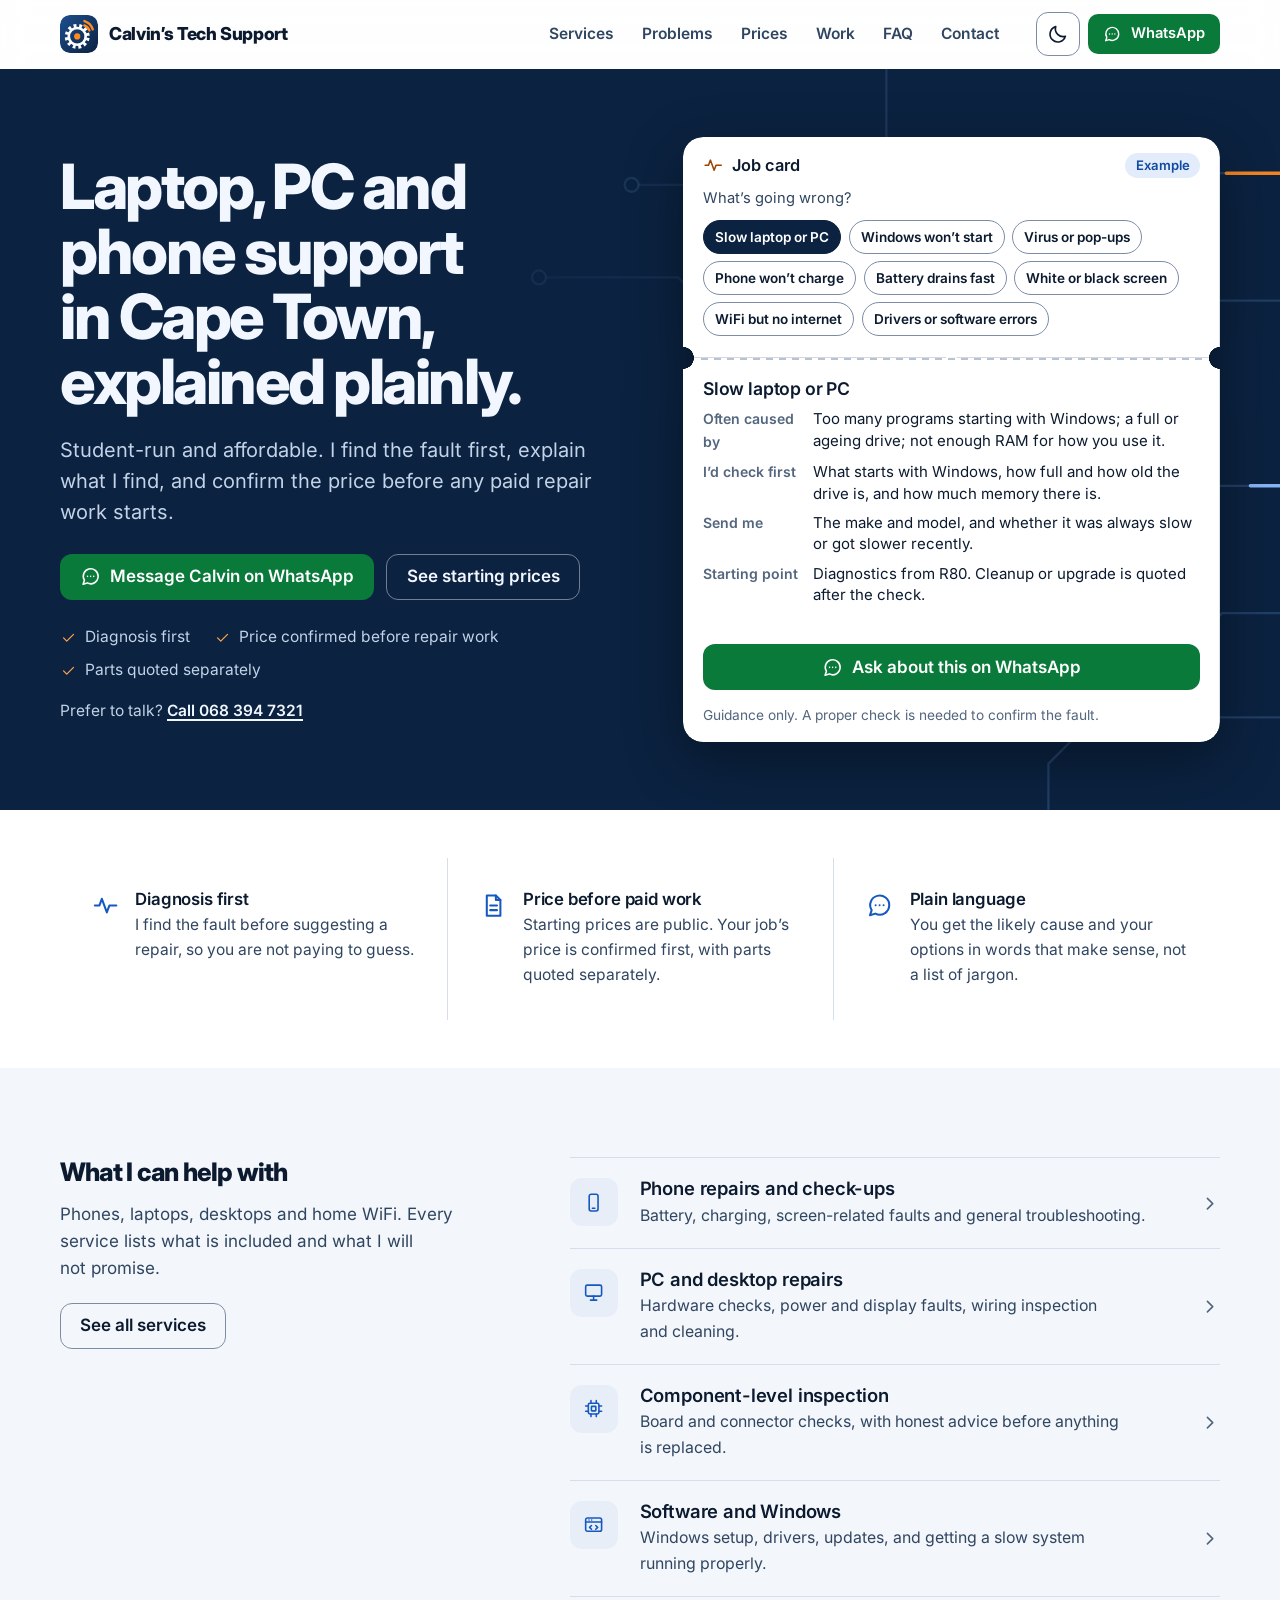
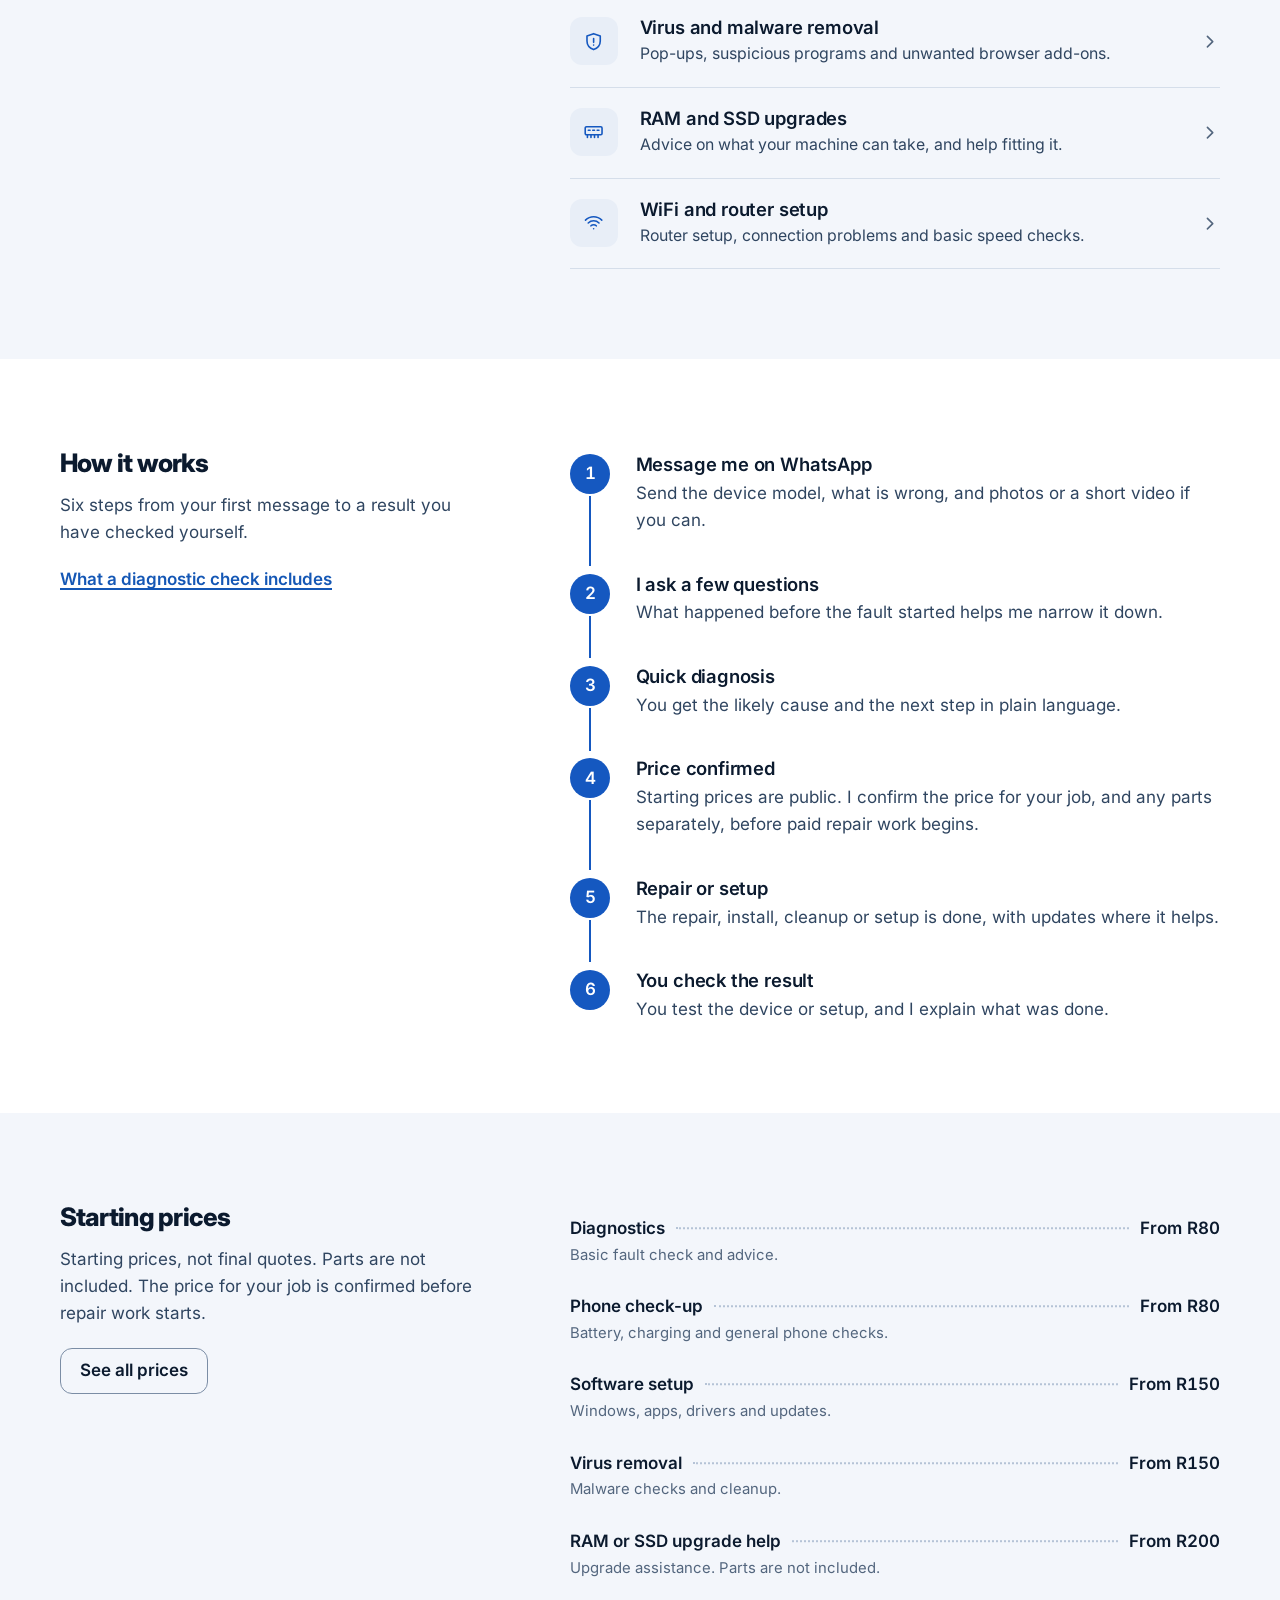
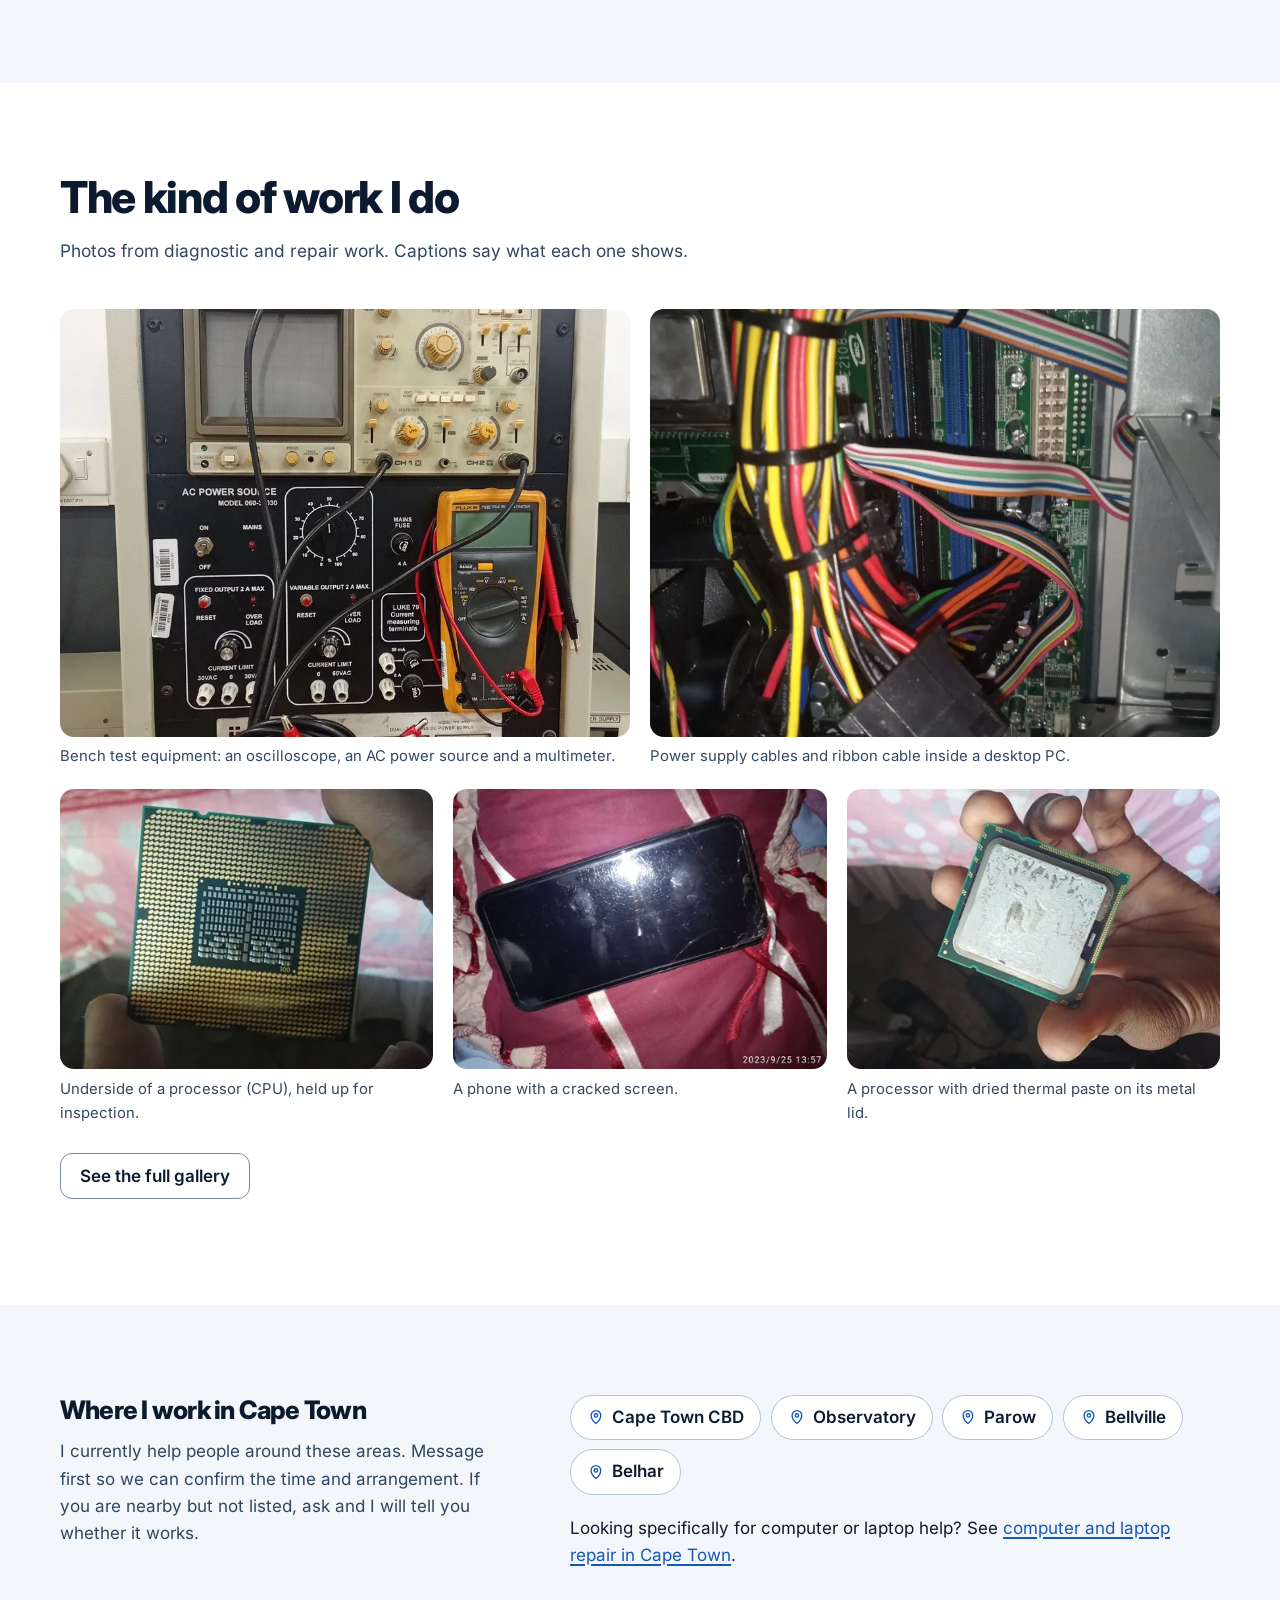
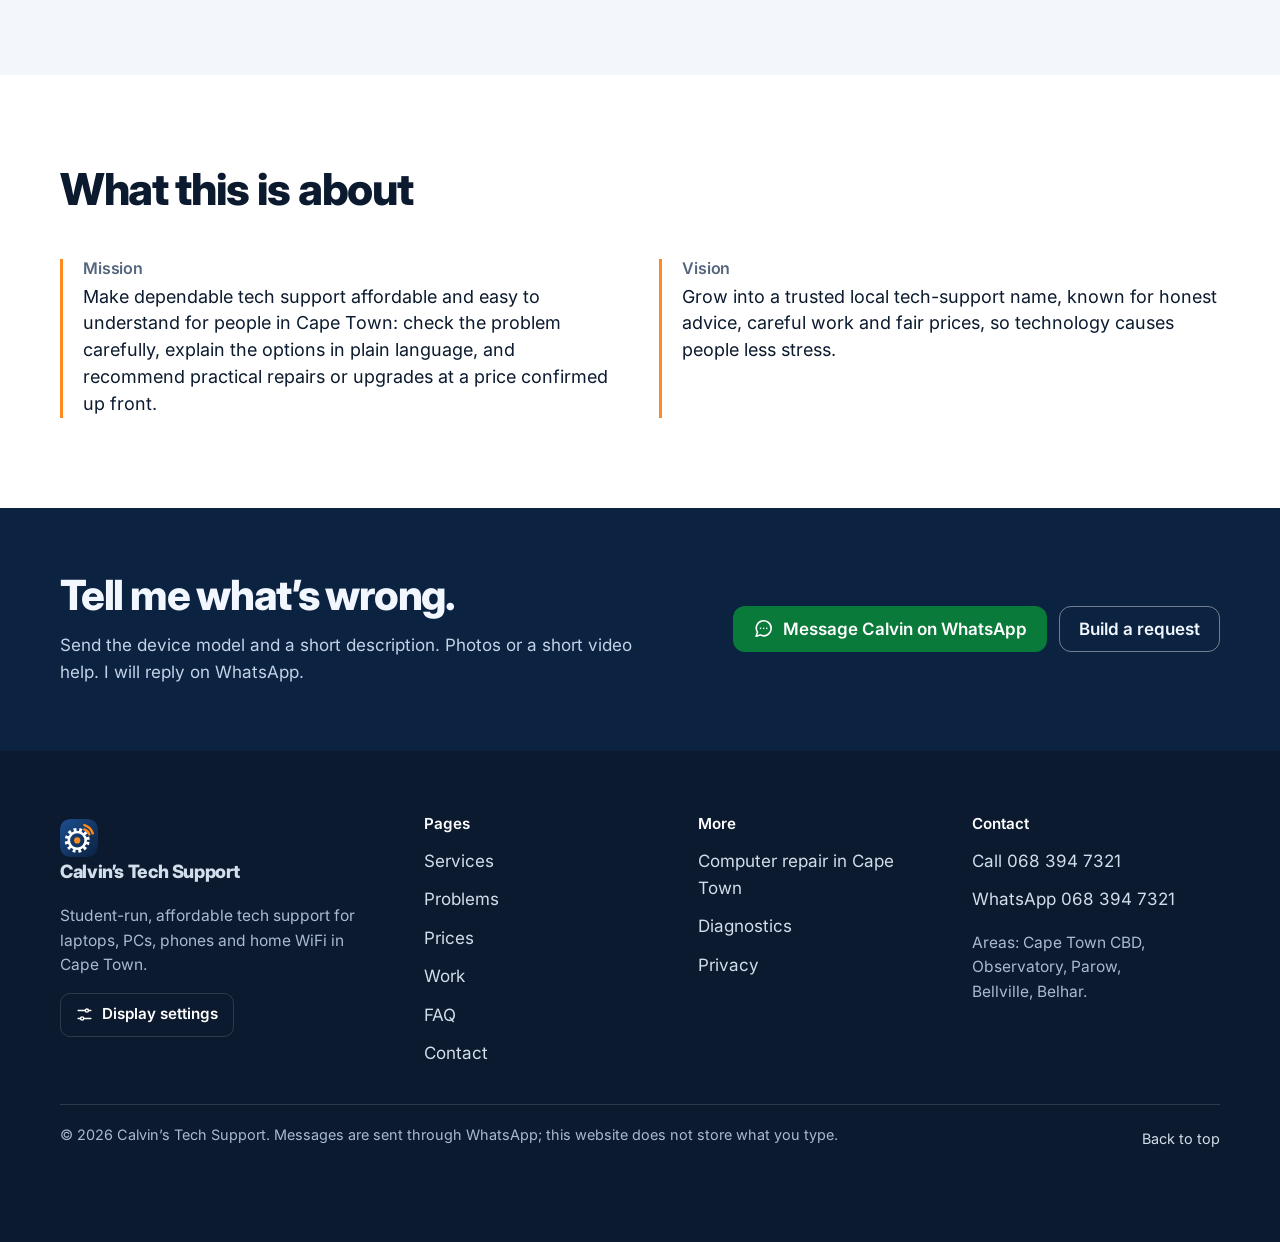
==== commit 80409e87: "update v1.0.0 Website update v1.0.0: new design, dark mode, WhatsApp request builder, SEO files" ====
--- a/index.html
+++ b/index.html
@@ -1,219 +1,319 @@
-<!DOCTYPE html>
-
-<html lang="en">
+<!doctype html>
+<html lang="en-ZA">
 <head>
-<meta charset="utf-8"/>
-<meta content="width=device-width, initial-scale=1.0" name="viewport"/>
-<meta content="#002f50" name="theme-color"/>
-<title>Computer &amp; IT Support in Cape Town | Calvin's Tech Support</title>
-<meta content="Affordable computer and IT support in Cape Town: laptop and PC troubleshooting, Windows help, malware cleanup, WiFi support and RAM or SSD upgrades." name="description"/>
-<link href="https://calvinstechsupport.dev/" rel="canonical"/>
-<link href="assets/favicon.svg" rel="icon" type="image/svg+xml"/>
-<meta content="Calvin's Tech Support" property="og:site_name"/>
-<meta content="en_ZA" property="og:locale"/>
-<meta content="Computer &amp; IT Support in Cape Town | Calvin's Tech Support" property="og:title"/>
-<meta content="Affordable computer and IT support in Cape Town: laptop and PC troubleshooting, Windows help, malware cleanup, WiFi support and RAM or SSD upgrades." property="og:description"/>
-<meta content="website" property="og:type"/>
-<meta content="https://calvinstechsupport.dev/" property="og:url"/>
-<meta content="https://calvinstechsupport.dev/assets/banner.png" property="og:image"/>
-<meta content="Calvin's Tech Support computer and technology services in Cape Town" property="og:image:alt"/>
-<meta content="summary_large_image" name="twitter:card"/>
-<meta content="Computer &amp; IT Support in Cape Town | Calvin's Tech Support" name="twitter:title"/>
-<meta content="Affordable computer and IT support in Cape Town: laptop and PC troubleshooting, Windows help, malware cleanup, WiFi support and RAM or SSD upgrades." name="twitter:description"/>
-<meta content="https://calvinstechsupport.dev/assets/banner.png" name="twitter:image"/>
-<script>try { if (localStorage.getItem('cts-theme') === 'dark') document.documentElement.classList.add('dark-mode'); } catch (e) {}</script>
-<link href="style.css" rel="stylesheet"/>
-<script type="application/ld+json">
-{
-  "@context": "https://schema.org",
-  "@type": "Organization",
-  "@id": "https://calvinstechsupport.dev/#business",
-  "name": "Calvin's Tech Support",
-  "url": "https://calvinstechsupport.dev/",
-  "description": "Affordable computer and tech support in Cape Town, including troubleshooting, software support, malware cleanup, WiFi troubleshooting and RAM or SSD upgrade assistance.",
-  "telephone": "+27683947321",
-  "image": "https://calvinstechsupport.dev/assets/banner.png"
-}
-</script>
+<meta charset="utf-8">
+<meta name="viewport" content="width=device-width, initial-scale=1">
+<title>Calvin’s Tech Support | Laptop, PC and phone support in Cape Town</title>
+<meta name="description" content="Student-run, affordable tech support in Cape Town for laptops, PCs, phones and WiFi. Clear diagnosis, starting prices up front. WhatsApp 068 394 7321.">
+<link rel="canonical" href="https://calvinstechsupport.dev/">
+<meta name="robots" content="index,follow,max-image-preview:large">
+<meta name="theme-color" content="#ffffff">
+<link rel="icon" href="favicon.svg" type="image/svg+xml">
+<link rel="icon" href="favicon.ico" sizes="48x48">
+<link rel="apple-touch-icon" href="apple-touch-icon.png">
+<meta property="og:type" content="website">
+<meta property="og:site_name" content="Calvin&#x27;s Tech Support">
+<meta property="og:locale" content="en_ZA">
+<meta property="og:title" content="Calvin&#x27;s Tech Support | Laptop, PC and phone support in Cape Town">
+<meta property="og:description" content="Student-run, affordable tech support in Cape Town for laptops, PCs, phones and WiFi. Clear diagnosis, starting prices up front. WhatsApp 068 394 7321.">
+<meta property="og:url" content="https://calvinstechsupport.dev/">
+<meta property="og:image" content="https://calvinstechsupport.dev/assets/img/og-card.jpg">
+<meta property="og:image:width" content="1200">
+<meta property="og:image:height" content="630">
+<meta property="og:image:alt" content="Calvin's Tech Support: laptop, PC and phone support in Cape Town">
+<meta name="twitter:card" content="summary_large_image">
+<meta name="twitter:title" content="Calvin&#x27;s Tech Support | Laptop, PC and phone support in Cape Town">
+<meta name="twitter:description" content="Student-run, affordable tech support in Cape Town for laptops, PCs, phones and WiFi. Clear diagnosis, starting prices up front. WhatsApp 068 394 7321.">
+<meta name="twitter:image" content="https://calvinstechsupport.dev/assets/img/og-card.jpg">
+<script>(function(){var d=document.documentElement;try{var K='cts-theme-pref',R='cts-motion',mq=null,mode='system';
+try{mq=matchMedia('(prefers-color-scheme: dark)')}catch(e){}
+function get(k){try{return localStorage.getItem(k)}catch(e){return null}}
+function put(k,v){try{localStorage.setItem(k,v)}catch(e){}}
+function del(k){try{localStorage.removeItem(k)}catch(e){}}
+function res(m){return(m==='dark'||(m==='system'&&mq&&mq.matches))?'dark':'light'}
+function apply(m){mode=(m==='light'||m==='dark')?m:'system';var t=res(mode);d.setAttribute('data-theme',t);d.style.colorScheme=t;
+var c=document.querySelector('meta[name="theme-color"]');if(c)c.setAttribute('content',t==='dark'?'#08121f':'#ffffff');
+try{document.dispatchEvent(new CustomEvent('cts:theme',{detail:{mode:mode,theme:t}}))}catch(e){}}
+function motion(r){if(r)d.setAttribute('data-motion','reduced');else d.removeAttribute('data-motion')}
+apply(get(K));motion(get(R)==='reduced');
+if(mq){var f=function(){if(mode==='system')apply('system')};if(mq.addEventListener)mq.addEventListener('change',f);else if(mq.addListener)mq.addListener(f)}
+window.CTS={mode:function(){return mode},theme:function(){return res(mode)},setMode:function(m){apply(m);put(K,mode)},reduced:function(){return d.getAttribute('data-motion')==='reduced'},setReduced:function(r){motion(r);if(r)put(R,'reduced');else del(R)}};
+d.classList.add('js');setTimeout(function(){if(!d.classList.contains('js-ready'))d.classList.add('js-failed')},3000)}catch(e){d.classList.add('js-failed')}})();</script>
+<link rel="preload" href="assets/fonts/Inter-Regular.woff" as="font" type="font/woff" crossorigin>
+<link rel="preload" href="assets/fonts/InterDisplay-ExtraBold.woff" as="font" type="font/woff" crossorigin>
+<link rel="stylesheet" href="assets/css/site.css?v=1.0.0">
+<script type="application/ld+json">{"@context":"https://schema.org","@type":"Organization","@id":"https://calvinstechsupport.dev/#org","name":"Calvin's Tech Support","url":"https://calvinstechsupport.dev/","logo":"https://calvinstechsupport.dev/assets/img/logo-512.png","description":"Student-run, affordable tech support for laptops, PCs, phones and home WiFi in Cape Town.","telephone":"+27683947321","areaServed":{"@type":"City","name":"Cape Town"},"contactPoint":{"@type":"ContactPoint","telephone":"+27683947321","contactType":"customer service","availableLanguage":"English"}}</script>
 </head>
-<body>
-<header class="topbar">
-<div class="container nav">
-<a aria-label="Calvin's Tech Support home" class="brand" href="index.html">
-<span class="brandmark">⚙</span><span>Calvin's <span>Tech Support</span></span>
-</a>
-<nav aria-label="Main navigation" class="desktop-nav"><a class="active" href="index.html">Home</a><a class="" href="services.html">Services</a><a class="" href="problems.html">Problems</a><a class="" href="prices.html">Prices</a><a class="" href="gallery.html">Gallery</a><a class="" href="diagnostics.html">Diagnostics</a><a class="" href="faq.html">FAQ</a><a class="pill" href="https://wa.me/27683947321?text=Hi%20Calvin%2C%20I%20need%20tech%20support" rel="noopener noreferrer" target="_blank">WhatsApp</a></nav>
-<button aria-label="Toggle dark mode" aria-pressed="false" class="theme-toggle" data-theme-toggle="" type="button">🌙 <span class="theme-label">Dark</span></button>
-<button aria-controls="mobile-panel" aria-expanded="false" aria-label="Open menu" class="menu-btn" data-menu="" type="button">Menu</button>
+<body id="top">
+<a class="skip" href="#main">Skip to main content</a>
+<header class="site-header" data-header>
+<div class="wrap hdr">
+<a class="brand" href="index.html" aria-label="Calvin&#x27;s Tech Support, home page"><svg class="mark" viewBox="0 0 64 64" aria-hidden="true" focusable="false"><defs><linearGradient id="bg-head" x1="0" y1="0" x2="1" y2="1"><stop offset="0" stop-color="#1d4f8f"/><stop offset="1" stop-color="#0a2140"/></linearGradient></defs><rect width="64" height="64" rx="15" fill="url(#bg-head)"/><circle cx="29" cy="36" r="17.5" fill="none" stroke="#fff" stroke-width="7" stroke-dasharray="4.6 4.6" transform="rotate(8 29 36)"/><circle cx="29" cy="36" r="14.2" fill="none" stroke="#fff" stroke-width="4.4"/><circle cx="29" cy="36" r="5.2" fill="#ff8a1f"/><path d="M41 17.5a14 14 0 0 1 8.5 8.5M41.2 10.2a21.5 21.5 0 0 1 14 14" fill="none" stroke="#ff8a1f" stroke-width="4" stroke-linecap="round"/></svg><span>Calvin’s Tech Support</span></a>
+<nav class="nav" aria-label="Main"><a class="nav-link" href="services.html">Services</a><a class="nav-link" href="problems.html">Problems</a><a class="nav-link" href="prices.html">Prices</a><a class="nav-link" href="gallery.html">Work</a><a class="nav-link" href="faq.html">FAQ</a><a class="nav-link" href="contact.html">Contact</a></nav>
+<div class="hdr-actions">
+<button class="icon-btn theme-btn js-only" type="button" data-theme-toggle aria-pressed="false" aria-label="Dark mode" title="Switch to dark mode"><svg class="ic ic-moon" viewBox="0 0 24 24" fill="none" stroke="currentColor" stroke-width="1.8" stroke-linecap="round" stroke-linejoin="round" aria-hidden="true" focusable="false"><path d="M20 14.5A8.5 8.5 0 0 1 9.5 4a8.5 8.5 0 1 0 10.5 10.5z"/></svg><svg class="ic ic-sun" viewBox="0 0 24 24" fill="none" stroke="currentColor" stroke-width="1.8" stroke-linecap="round" stroke-linejoin="round" aria-hidden="true" focusable="false"><circle cx="12" cy="12" r="4"/><path d="M12 2.5v2.2M12 19.3v2.2M2.5 12h2.2M19.3 12h2.2M5.3 5.3l1.6 1.6M17.1 17.1l1.6 1.6M18.7 5.3l-1.6 1.6M6.9 17.1l-1.6 1.6"/></svg></button>
+<a class="btn btn-wa btn-sm" href="https://wa.me/27683947321?text=Hi%20Calvin%2C%20I%20need%20tech%20support." target="_blank" rel="noopener"><svg class="ic" viewBox="0 0 24 24" fill="none" stroke="currentColor" stroke-width="1.8" stroke-linecap="round" stroke-linejoin="round" aria-hidden="true" focusable="false"><path d="M20.5 11.7a8.4 8.4 0 0 1-12.3 7.4L3.5 20.5l1.5-4.5A8.4 8.4 0 1 1 20.5 11.7z"/><path d="M8.5 11.7h.01M12 11.7h.01M15.5 11.7h.01"/></svg><span>WhatsApp</span></a>
+<button class="icon-btn menu-btn" type="button" data-open-drawer aria-haspopup="dialog" aria-controls="drawer" aria-label="Open menu"><svg class="ic" viewBox="0 0 24 24" fill="none" stroke="currentColor" stroke-width="1.8" stroke-linecap="round" stroke-linejoin="round" aria-hidden="true" focusable="false"><path d="M4 7h16M4 12h16M4 17h16"/></svg></button>
+</div>
 </div>
 </header>
-<aside aria-hidden="true" aria-label="Mobile menu" class="mobile-panel" id="mobile-panel" inert="">
-<button aria-label="Close mobile menu" class="close-btn" data-menu="" type="button">Close</button>
-<a href="index.html">Home</a><a href="services.html">Services</a><a href="computer-repair-cape-town.html">Computer &amp; Laptop Repair</a><a href="problems.html">Problems</a><a href="prices.html">Prices</a><a href="gallery.html">Gallery</a><a href="diagnostics.html">Diagnostics</a><a href="faq.html">FAQ</a>
-<a href="contact.html">Contact</a>
-<a class="mobile-wa" href="https://wa.me/27683947321?text=Hi%20Calvin%2C%20I%20need%20tech%20support" rel="noopener noreferrer" target="_blank">WhatsApp Me</a>
-<a href="privacy.html">Privacy note</a></aside>
-<section class="hero">
-<div class="container hero-grid">
+<dialog class="drawer" id="drawer" aria-label="Menu" data-drawer>
+<div class="drawer-head"><span class="brand"><svg class="mark" viewBox="0 0 64 64" aria-hidden="true" focusable="false"><defs><linearGradient id="bg-drawer" x1="0" y1="0" x2="1" y2="1"><stop offset="0" stop-color="#1d4f8f"/><stop offset="1" stop-color="#0a2140"/></linearGradient></defs><rect width="64" height="64" rx="15" fill="url(#bg-drawer)"/><circle cx="29" cy="36" r="17.5" fill="none" stroke="#fff" stroke-width="7" stroke-dasharray="4.6 4.6" transform="rotate(8 29 36)"/><circle cx="29" cy="36" r="14.2" fill="none" stroke="#fff" stroke-width="4.4"/><circle cx="29" cy="36" r="5.2" fill="#ff8a1f"/><path d="M41 17.5a14 14 0 0 1 8.5 8.5M41.2 10.2a21.5 21.5 0 0 1 14 14" fill="none" stroke="#ff8a1f" stroke-width="4" stroke-linecap="round"/></svg><span>Calvin’s Tech Support</span></span><button class="icon-btn" type="button" data-close aria-label="Close menu"><svg class="ic" viewBox="0 0 24 24" fill="none" stroke="currentColor" stroke-width="1.8" stroke-linecap="round" stroke-linejoin="round" aria-hidden="true" focusable="false"><path d="M6 6l12 12M18 6L6 18"/></svg></button></div>
+<div class="drawer-body">
+<nav aria-label="Mobile">
+<div class="drawer-group"><p class="drawer-title">Pages</p><a class="drawer-link" href="index.html" aria-current="page">Home</a><a class="drawer-link" href="services.html">Services</a><a class="drawer-link" href="problems.html">Problems</a><a class="drawer-link" href="prices.html">Prices</a><a class="drawer-link" href="gallery.html">Work</a><a class="drawer-link" href="faq.html">FAQ</a><a class="drawer-link" href="contact.html">Contact</a></div>
+<div class="drawer-group"><p class="drawer-title">More</p><a class="drawer-link" href="computer-repair-cape-town.html">Computer repair in Cape Town</a><a class="drawer-link" href="diagnostics.html">Diagnostics</a><a class="drawer-link" href="privacy.html">Privacy</a></div>
+</nav>
+</div>
+<div class="drawer-foot">
+<a class="btn btn-wa btn-block" href="https://wa.me/27683947321?text=Hi%20Calvin%2C%20I%20need%20tech%20support." target="_blank" rel="noopener"><svg class="ic" viewBox="0 0 24 24" fill="none" stroke="currentColor" stroke-width="1.8" stroke-linecap="round" stroke-linejoin="round" aria-hidden="true" focusable="false"><path d="M20.5 11.7a8.4 8.4 0 0 1-12.3 7.4L3.5 20.5l1.5-4.5A8.4 8.4 0 1 1 20.5 11.7z"/><path d="M8.5 11.7h.01M12 11.7h.01M15.5 11.7h.01"/></svg>Message Calvin on WhatsApp</a>
+<a class="btn btn-ghost btn-block" href="tel:+27683947321"><svg class="ic" viewBox="0 0 24 24" fill="none" stroke="currentColor" stroke-width="1.8" stroke-linecap="round" stroke-linejoin="round" aria-hidden="true" focusable="false"><path d="M5.2 3.5h3.2l1.6 4-2 1.3a11 11 0 0 0 5.2 5.2l1.3-2 4 1.6v3.2a2 2 0 0 1-2.2 2A15.8 15.8 0 0 1 3.2 5.7a2 2 0 0 1 2-2.2z"/></svg>Call 068 394 7321</a>
+<button class="btn btn-ghost btn-block" type="button" data-open-settings><svg class="ic" viewBox="0 0 24 24" fill="none" stroke="currentColor" stroke-width="1.8" stroke-linecap="round" stroke-linejoin="round" aria-hidden="true" focusable="false"><path d="M4 7h9M17 7h3M4 17h3M11 17h9"/><circle cx="15" cy="7" r="2"/><circle cx="9" cy="17" r="2"/></svg>Display settings</button>
+</div>
+</dialog>
+<dialog class="settings" id="settings" aria-labelledby="settings-title" data-settings>
+<form method="dialog" class="settings-inner">
+<div class="settings-head"><h2 id="settings-title">Display settings</h2><button class="icon-btn" type="submit" aria-label="Close display settings"><svg class="ic" viewBox="0 0 24 24" fill="none" stroke="currentColor" stroke-width="1.8" stroke-linecap="round" stroke-linejoin="round" aria-hidden="true" focusable="false"><path d="M6 6l12 12M18 6L6 18"/></svg></button></div>
+<p class="hint">Saved on this device only, so the site looks the same next time.</p>
+<fieldset><legend>Colour theme</legend>
+<div class="segs">
+<label class="seg"><input type="radio" name="theme" value="light"><span><svg class="ic" viewBox="0 0 24 24" fill="none" stroke="currentColor" stroke-width="1.8" stroke-linecap="round" stroke-linejoin="round" aria-hidden="true" focusable="false"><circle cx="12" cy="12" r="4"/><path d="M12 2.5v2.2M12 19.3v2.2M2.5 12h2.2M19.3 12h2.2M5.3 5.3l1.6 1.6M17.1 17.1l1.6 1.6M18.7 5.3l-1.6 1.6M6.9 17.1l-1.6 1.6"/></svg>Light</span></label>
+<label class="seg"><input type="radio" name="theme" value="dark"><span><svg class="ic" viewBox="0 0 24 24" fill="none" stroke="currentColor" stroke-width="1.8" stroke-linecap="round" stroke-linejoin="round" aria-hidden="true" focusable="false"><path d="M20 14.5A8.5 8.5 0 0 1 9.5 4a8.5 8.5 0 1 0 10.5 10.5z"/></svg>Dark</span></label>
+<label class="seg"><input type="radio" name="theme" value="system"><span><svg class="ic" viewBox="0 0 24 24" fill="none" stroke="currentColor" stroke-width="1.8" stroke-linecap="round" stroke-linejoin="round" aria-hidden="true" focusable="false"><rect x="3" y="4" width="18" height="12" rx="2"/><path d="M8 20h8M12 16v4"/></svg>System</span></label>
+</div>
+<p class="hint">System follows your device&rsquo;s light or dark setting.</p>
+</fieldset>
+<fieldset><legend>Motion</legend>
+<label class="switch"><span>Reduce animations</span><input type="checkbox" name="motion"></label>
+<p class="hint">Your device&rsquo;s reduced-motion setting is always respected too.</p>
+</fieldset>
+</form>
+</dialog>
+<main id="main" tabindex="-1">
+<section class="hero" aria-labelledby="hero-title" data-hero>
+<svg class="hero-trace" viewBox="0 0 1200 640" preserveAspectRatio="xMaxYMid slice" aria-hidden="true" focusable="false" data-trace-bg>
+<path d="M1200 90H1010L960 140V260L910 310H700"/>
+<path d="M1200 200H1080L1040 240H980"/>
+<path d="M1200 360H1100L1050 410V500L1000 550H820"/>
+<path d="M1200 470H1150L1120 500H1060"/>
+<path d="M860 0V60L820 100H640"/>
+<path d="M720 310V220L680 180H560"/>
+<path d="M1000 640V600L1040 560H1200"/>
+<circle cx="700" cy="310" r="6"/><circle cx="980" cy="240" r="6"/><circle cx="820" cy="550" r="6"/>
+<circle cx="1060" cy="500" r="6"/><circle cx="640" cy="100" r="6"/><circle cx="560" cy="180" r="6"/>
+<path class="sig" pathLength="100" d="M1200 90H1010L960 140V260L910 310H700"/>
+<path class="sig sig-b" pathLength="100" d="M1200 360H1100L1050 410V500L1000 550H820"/>
+</svg>
+<div class="wrap hero-grid">
+<div class="hero-copy">
+<h1 id="hero-title">Laptop, PC and phone support in Cape Town, explained plainly.</h1>
+<p class="hero-lead">Student-run and affordable. I find the fault first, explain what I find, and confirm the price before any paid repair work starts.</p>
+<div class="hero-actions">
+<a class="btn btn-wa" href="https://wa.me/27683947321?text=Hi%20Calvin%2C%20I%20need%20tech%20support." target="_blank" rel="noopener"><svg class="ic" viewBox="0 0 24 24" fill="none" stroke="currentColor" stroke-width="1.8" stroke-linecap="round" stroke-linejoin="round" aria-hidden="true" focusable="false"><path d="M20.5 11.7a8.4 8.4 0 0 1-12.3 7.4L3.5 20.5l1.5-4.5A8.4 8.4 0 1 1 20.5 11.7z"/><path d="M8.5 11.7h.01M12 11.7h.01M15.5 11.7h.01"/></svg>Message Calvin on WhatsApp</a>
+<a class="btn btn-hero" href="prices.html">See starting prices</a>
+</div>
+<ul class="hero-points">
+<li><svg class="ic" viewBox="0 0 24 24" fill="none" stroke="currentColor" stroke-width="1.8" stroke-linecap="round" stroke-linejoin="round" aria-hidden="true" focusable="false"><path d="M5 12.5l4.5 4.5L19 7.5"/></svg>Diagnosis first</li>
+<li><svg class="ic" viewBox="0 0 24 24" fill="none" stroke="currentColor" stroke-width="1.8" stroke-linecap="round" stroke-linejoin="round" aria-hidden="true" focusable="false"><path d="M5 12.5l4.5 4.5L19 7.5"/></svg>Price confirmed before repair work</li>
+<li><svg class="ic" viewBox="0 0 24 24" fill="none" stroke="currentColor" stroke-width="1.8" stroke-linecap="round" stroke-linejoin="round" aria-hidden="true" focusable="false"><path d="M5 12.5l4.5 4.5L19 7.5"/></svg>Parts quoted separately</li>
+</ul>
+<p class="hero-call">Prefer to talk? <a href="tel:+27683947321">Call 068 394 7321</a></p>
+</div>
+<section class="jobcard" aria-labelledby="jc-title" data-jobcard>
+<div class="jc-top">
+<div class="jc-head"><h2 class="jc-title" id="jc-title"><svg class="ic" viewBox="0 0 24 24" fill="none" stroke="currentColor" stroke-width="1.8" stroke-linecap="round" stroke-linejoin="round" aria-hidden="true" focusable="false"><path d="M2.5 12h4l2.2-6 4.4 12 2.2-6h6.2"/></svg>Job card</h2><span class="badge">Example</span></div>
+<p class="jc-q" id="jc-q">What&rsquo;s going wrong?</p>
+<div class="jc-chips js-only" role="group" aria-labelledby="jc-q"><button class="chip" type="button" data-panel="slow" aria-pressed="true">Slow laptop or PC</button><button class="chip" type="button" data-panel="boot" aria-pressed="false">Windows won’t start</button><button class="chip" type="button" data-panel="virus" aria-pressed="false">Virus or pop-ups</button><button class="chip" type="button" data-panel="phone-charging" aria-pressed="false">Phone won’t charge</button><button class="chip" type="button" data-panel="battery" aria-pressed="false">Battery drains fast</button><button class="chip" type="button" data-panel="screen" aria-pressed="false">White or black screen</button><button class="chip" type="button" data-panel="wifi" aria-pressed="false">WiFi but no internet</button><button class="chip" type="button" data-panel="drivers" aria-pressed="false">Drivers or software errors</button></div>
+<p class="no-js-only">Find your problem on the <a href="problems.html">problems page</a>.</p>
+</div>
+<div class="jc-bot">
+<div class="jc-panels" aria-live="polite"><div class="jc-panel is-on" id="jc-slow" data-panel-id="slow" data-wa="https://wa.me/27683947321?text=Hi%20Calvin%2C%20my%20laptop%2FPC%20is%20running%20slowly.%20Can%20you%20help%3F">
+<h3>Slow laptop or PC</h3>
+<dl class="jc-fields">
+<div style="--i:1"><dt>Often caused by</dt><dd>Too many programs starting with Windows; a full or ageing drive; not enough RAM for how you use it.</dd></div>
+<div style="--i:2"><dt>I&rsquo;d check first</dt><dd>What starts with Windows, how full and how old the drive is, and how much memory there is.</dd></div>
+<div style="--i:3"><dt>Send me</dt><dd>The make and model, and whether it was always slow or got slower recently.</dd></div>
+<div style="--i:4"><dt>Starting point</dt><dd>Diagnostics from R80. Cleanup or upgrade is quoted after the check.</dd></div>
+</dl>
+</div><div class="jc-panel" id="jc-boot" data-panel-id="boot" data-wa="https://wa.me/27683947321?text=Hi%20Calvin%2C%20my%20computer%20won%27t%20start%20Windows.%20Can%20you%20help%3F">
+<h3>Windows won’t start</h3>
+<dl class="jc-fields">
+<div style="--i:1"><dt>Often caused by</dt><dd>A failed update or damaged system files; a failing drive; loose or faulty memory or cables.</dd></div>
+<div style="--i:2"><dt>I&rsquo;d check first</dt><dd>Whether it powers on, shows an error or beeps, plus the health of the drive.</dd></div>
+<div style="--i:3"><dt>Send me</dt><dd>A photo of the error on screen and what happened just before it stopped.</dd></div>
+<div style="--i:4"><dt>Starting point</dt><dd>Diagnostics from R80. Any repair is quoted after the check.</dd></div>
+</dl>
+</div><div class="jc-panel" id="jc-virus" data-panel-id="virus" data-wa="https://wa.me/27683947321?text=Hi%20Calvin%2C%20I%20keep%20getting%20pop-ups%20and%20I%20think%20my%20device%20has%20a%20virus.%20Can%20you%20help%3F">
+<h3>Virus or pop-ups in the browser</h3>
+<dl class="jc-fields">
+<div style="--i:1"><dt>Often caused by</dt><dd>An unwanted browser extension; a website that was given permission to send notifications; software bundled with a free download.</dd></div>
+<div style="--i:2"><dt>I&rsquo;d check first</dt><dd>Installed programs, browser extensions, start-up items and a malware scan.</dd></div>
+<div style="--i:3"><dt>Send me</dt><dd>A photo of the pop-up, which browser it is, and roughly when it began.</dd></div>
+<div style="--i:4"><dt>Starting point</dt><dd>Virus removal from R150.</dd></div>
+</dl>
+</div><div class="jc-panel" id="jc-phone-charging" data-panel-id="phone-charging" data-wa="https://wa.me/27683947321?text=Hi%20Calvin%2C%20my%20phone%20isn%27t%20charging%20properly.%20Can%20you%20help%3F">
+<h3>Phone not charging</h3>
+<dl class="jc-fields">
+<div style="--i:1"><dt>Often caused by</dt><dd>A worn cable or charger; lint or dirt in the charging port; a worn battery.</dd></div>
+<div style="--i:2"><dt>I&rsquo;d check first</dt><dd>A different cable and charger first, then the port and the battery.</dd></div>
+<div style="--i:3"><dt>Send me</dt><dd>The phone model, whether it charges at an angle, slowly or not at all, and a photo of the port.</dd></div>
+<div style="--i:4"><dt>Starting point</dt><dd>Phone check-up from R80. Any part is quoted separately.</dd></div>
+</dl>
+</div><div class="jc-panel" id="jc-battery" data-panel-id="battery" data-wa="https://wa.me/27683947321?text=Hi%20Calvin%2C%20my%20battery%20is%20draining%20very%20quickly.%20Can%20you%20help%3F">
+<h3>Battery draining fast</h3>
+<dl class="jc-fields">
+<div style="--i:1"><dt>Often caused by</dt><dd>An ageing battery; apps running in the background; weak signal or screen settings.</dd></div>
+<div style="--i:2"><dt>I&rsquo;d check first</dt><dd>Battery health, which apps use the most power, and settings.</dd></div>
+<div style="--i:3"><dt>Send me</dt><dd>The phone or laptop model, how old it is, and how long the battery lasts now compared with before.</dd></div>
+<div style="--i:4"><dt>Starting point</dt><dd>Phone check-up from R80.</dd></div>
+</dl>
+</div><div class="jc-panel" id="jc-screen" data-panel-id="screen" data-wa="https://wa.me/27683947321?text=Hi%20Calvin%2C%20my%20screen%20is%20showing%20white%2Fblack%2Fflickering.%20Can%20you%20help%3F">
+<h3>White, black or flickering screen</h3>
+<dl class="jc-fields">
+<div style="--i:1"><dt>Often caused by</dt><dd>A loose or damaged display cable; a cracked or failed screen; a graphics or motherboard fault.</dd></div>
+<div style="--i:2"><dt>I&rsquo;d check first</dt><dd>Whether it powers on, an external monitor test where possible, and the connections.</dd></div>
+<div style="--i:3"><dt>Send me</dt><dd>A photo or short video of the screen, whether lights or fans come on, and whether it was dropped or got wet.</dd></div>
+<div style="--i:4"><dt>Starting point</dt><dd>Diagnostics from R80. A repair is quoted once the fault is known.</dd></div>
+</dl>
+</div><div class="jc-panel" id="jc-wifi" data-panel-id="wifi" data-wa="https://wa.me/27683947321?text=Hi%20Calvin%2C%20my%20WiFi%20is%20connected%20but%20there%20is%20no%20internet.%20Can%20you%20help%3F">
+<h3>WiFi connected but no internet</h3>
+<dl class="jc-fields">
+<div style="--i:1"><dt>Often caused by</dt><dd>A router that needs a restart or a settings fix; DNS or address settings; weak signal.</dd></div>
+<div style="--i:2"><dt>I&rsquo;d check first</dt><dd>Whether other devices connect, the router settings and the signal.</dd></div>
+<div style="--i:3"><dt>Send me</dt><dd>The router make, whether other devices work, and when it started.</dd></div>
+<div style="--i:4"><dt>Starting point</dt><dd>WiFi and router setup from R150.</dd></div>
+</dl>
+</div><div class="jc-panel" id="jc-drivers" data-panel-id="drivers" data-wa="https://wa.me/27683947321?text=Hi%20Calvin%2C%20I%27m%20getting%20driver%2Fsoftware%20errors.%20Can%20you%20help%3F">
+<h3>Drivers or software errors</h3>
+<dl class="jc-fields">
+<div style="--i:1"><dt>Often caused by</dt><dd>Missing or outdated drivers; software that doesn’t suit your version of Windows; a problem after a Windows update.</dd></div>
+<div style="--i:2"><dt>I&rsquo;d check first</dt><dd>Device Manager, update history and which program is failing.</dd></div>
+<div style="--i:3"><dt>Send me</dt><dd>The exact error message (a photo is fine) and what you were doing when it appeared.</dd></div>
+<div style="--i:4"><dt>Starting point</dt><dd>Software setup from R150.</dd></div>
+</dl>
+</div></div>
+<div class="jc-cta u-mt-110"><a class="btn btn-wa btn-block" data-jc-wa href="https://wa.me/27683947321?text=Hi%20Calvin%2C%20my%20laptop%2FPC%20is%20running%20slowly.%20Can%20you%20help%3F" target="_blank" rel="noopener"><svg class="ic" viewBox="0 0 24 24" fill="none" stroke="currentColor" stroke-width="1.8" stroke-linecap="round" stroke-linejoin="round" aria-hidden="true" focusable="false"><path d="M20.5 11.7a8.4 8.4 0 0 1-12.3 7.4L3.5 20.5l1.5-4.5A8.4 8.4 0 1 1 20.5 11.7z"/><path d="M8.5 11.7h.01M12 11.7h.01M15.5 11.7h.01"/></svg>Ask about this on WhatsApp</a></div>
+<p class="jc-note">Guidance only. A proper check is needed to confirm the fault.</p>
+</div>
+</section>
+</div>
+</section>
+
+<section class="sec-tight sec-surface" aria-label="How I work">
+<div class="wrap"><ul class="principles">
+<li class="principle"><svg class="ic" viewBox="0 0 24 24" fill="none" stroke="currentColor" stroke-width="1.8" stroke-linecap="round" stroke-linejoin="round" aria-hidden="true" focusable="false"><path d="M2.5 12h4l2.2-6 4.4 12 2.2-6h6.2"/></svg><div><h3>Diagnosis first</h3><p>I find the fault before suggesting a repair, so you are not paying to guess.</p></div></li>
+<li class="principle"><svg class="ic" viewBox="0 0 24 24" fill="none" stroke="currentColor" stroke-width="1.8" stroke-linecap="round" stroke-linejoin="round" aria-hidden="true" focusable="false"><path d="M6 3h8l4 4v14H6z"/><path d="M14 3v4h4M9 12h6M9 16h6"/></svg><div><h3>Price before paid work</h3><p>Starting prices are public. Your job&rsquo;s price is confirmed first, with parts quoted separately.</p></div></li>
+<li class="principle"><svg class="ic" viewBox="0 0 24 24" fill="none" stroke="currentColor" stroke-width="1.8" stroke-linecap="round" stroke-linejoin="round" aria-hidden="true" focusable="false"><path d="M20.5 11.7a8.4 8.4 0 0 1-12.3 7.4L3.5 20.5l1.5-4.5A8.4 8.4 0 1 1 20.5 11.7z"/><path d="M8.5 11.7h.01M12 11.7h.01M15.5 11.7h.01"/></svg><div><h3>Plain language</h3><p>You get the likely cause and your options in words that make sense, not a list of jargon.</p></div></li>
+</ul></div>
+</section>
+
+<section class="sec" id="services" aria-labelledby="services-title">
+<div class="wrap split">
+<div class="split-sticky">
+<h2 id="services-title">What I can help with</h2>
+<p class="u-lead">Phones, laptops, desktops and home WiFi. Every service lists what is included and what I will not promise.</p>
+<p class="u-mt-125"><a class="btn btn-ghost" href="services.html">See all services</a></p>
+</div>
+<ul class="ledger"><li class="ledger-row"><span class="ic-tile"><svg class="ic" viewBox="0 0 24 24" fill="none" stroke="currentColor" stroke-width="1.8" stroke-linecap="round" stroke-linejoin="round" aria-hidden="true" focusable="false"><rect x="7" y="2.5" width="10" height="19" rx="2.2"/><path d="M10.6 18.4h2.8"/></svg></span><div><h3><a href="services.html#phone">Phone repairs and check-ups</a></h3><p>Battery, charging, screen-related faults and general troubleshooting.</p></div><span class="ledger-go" aria-hidden="true"><svg class="ic" viewBox="0 0 24 24" fill="none" stroke="currentColor" stroke-width="1.8" stroke-linecap="round" stroke-linejoin="round" aria-hidden="true" focusable="false"><path d="M9.5 6l6 6-6 6"/></svg></span></li><li class="ledger-row"><span class="ic-tile"><svg class="ic" viewBox="0 0 24 24" fill="none" stroke="currentColor" stroke-width="1.8" stroke-linecap="round" stroke-linejoin="round" aria-hidden="true" focusable="false"><rect x="3" y="3.5" width="18" height="12.5" rx="1.8"/><path d="M8.5 20.5h7M12 16v4.5"/></svg></span><div><h3><a href="services.html#pc">PC and desktop repairs</a></h3><p>Hardware checks, power and display faults, wiring inspection and cleaning.</p></div><span class="ledger-go" aria-hidden="true"><svg class="ic" viewBox="0 0 24 24" fill="none" stroke="currentColor" stroke-width="1.8" stroke-linecap="round" stroke-linejoin="round" aria-hidden="true" focusable="false"><path d="M9.5 6l6 6-6 6"/></svg></span></li><li class="ledger-row"><span class="ic-tile"><svg class="ic" viewBox="0 0 24 24" fill="none" stroke="currentColor" stroke-width="1.8" stroke-linecap="round" stroke-linejoin="round" aria-hidden="true" focusable="false"><rect x="6" y="6" width="12" height="12" rx="1.8"/><rect x="9.5" y="9.5" width="5" height="5" rx=".6"/><path d="M9 3v3M15 3v3M9 18v3M15 18v3M3 9h3M3 15h3M18 9h3M18 15h3"/></svg></span><div><h3><a href="services.html#components">Component-level inspection</a></h3><p>Board and connector checks, with honest advice before anything is replaced.</p></div><span class="ledger-go" aria-hidden="true"><svg class="ic" viewBox="0 0 24 24" fill="none" stroke="currentColor" stroke-width="1.8" stroke-linecap="round" stroke-linejoin="round" aria-hidden="true" focusable="false"><path d="M9.5 6l6 6-6 6"/></svg></span></li><li class="ledger-row"><span class="ic-tile"><svg class="ic" viewBox="0 0 24 24" fill="none" stroke="currentColor" stroke-width="1.8" stroke-linecap="round" stroke-linejoin="round" aria-hidden="true" focusable="false"><rect x="3" y="4.5" width="18" height="15" rx="2"/><path d="M3 9h18M6.8 6.8h.01M9.8 6.8h.01M9.6 13l-2.2 2.1 2.2 2.1M14.4 13l2.2 2.1-2.2 2.1"/></svg></span><div><h3><a href="services.html#software">Software and Windows</a></h3><p>Windows setup, drivers, updates, and getting a slow system running properly.</p></div><span class="ledger-go" aria-hidden="true"><svg class="ic" viewBox="0 0 24 24" fill="none" stroke="currentColor" stroke-width="1.8" stroke-linecap="round" stroke-linejoin="round" aria-hidden="true" focusable="false"><path d="M9.5 6l6 6-6 6"/></svg></span></li><li class="ledger-row"><span class="ic-tile"><svg class="ic" viewBox="0 0 24 24" fill="none" stroke="currentColor" stroke-width="1.8" stroke-linecap="round" stroke-linejoin="round" aria-hidden="true" focusable="false"><path d="M12 3l7.5 2.6v5.6c0 4.5-3.1 8.1-7.5 9.8-4.4-1.7-7.5-5.3-7.5-9.8V5.6z"/><path d="M12 8.6v4.2M12 15.9h.01"/></svg></span><div><h3><a href="services.html#malware">Virus and malware removal</a></h3><p>Pop-ups, suspicious programs and unwanted browser add-ons.</p></div><span class="ledger-go" aria-hidden="true"><svg class="ic" viewBox="0 0 24 24" fill="none" stroke="currentColor" stroke-width="1.8" stroke-linecap="round" stroke-linejoin="round" aria-hidden="true" focusable="false"><path d="M9.5 6l6 6-6 6"/></svg></span></li><li class="ledger-row"><span class="ic-tile"><svg class="ic" viewBox="0 0 24 24" fill="none" stroke="currentColor" stroke-width="1.8" stroke-linecap="round" stroke-linejoin="round" aria-hidden="true" focusable="false"><rect x="2.5" y="6.5" width="19" height="9" rx="1.4"/><path d="M6 10.5h2M11 10.5h2M16 10.5h2M5 15.5v3M9 15.5v3M13 15.5v3M17 15.5v3"/></svg></span><div><h3><a href="services.html#upgrades">RAM and SSD upgrades</a></h3><p>Advice on what your machine can take, and help fitting it.</p></div><span class="ledger-go" aria-hidden="true"><svg class="ic" viewBox="0 0 24 24" fill="none" stroke="currentColor" stroke-width="1.8" stroke-linecap="round" stroke-linejoin="round" aria-hidden="true" focusable="false"><path d="M9.5 6l6 6-6 6"/></svg></span></li><li class="ledger-row"><span class="ic-tile"><svg class="ic" viewBox="0 0 24 24" fill="none" stroke="currentColor" stroke-width="1.8" stroke-linecap="round" stroke-linejoin="round" aria-hidden="true" focusable="false"><path d="M2.8 9.2a13 13 0 0 1 18.4 0M5.9 12.4a8.6 8.6 0 0 1 12.2 0M9 15.6a4.2 4.2 0 0 1 6 0M12 19h.01"/></svg></span><div><h3><a href="services.html#network">WiFi and router setup</a></h3><p>Router setup, connection problems and basic speed checks.</p></div><span class="ledger-go" aria-hidden="true"><svg class="ic" viewBox="0 0 24 24" fill="none" stroke="currentColor" stroke-width="1.8" stroke-linecap="round" stroke-linejoin="round" aria-hidden="true" focusable="false"><path d="M9.5 6l6 6-6 6"/></svg></span></li></ul>
+</div>
+</section>
+
+<section class="sec sec-surface" id="process" aria-labelledby="process-title">
+<div class="wrap split">
+<div class="split-sticky">
+<h2 id="process-title">How it works</h2>
+<p class="u-lead">Six steps from your first message to a result you have checked yourself.</p>
+<p class="u-mt-125"><a class="link" href="diagnostics.html">What a diagnostic check includes</a></p>
+</div>
+<ol class="trace"><li class="trace-step" data-trace><span class="trace-node" aria-hidden="true">1</span><h3>Message me on WhatsApp</h3><p>Send the device model, what is wrong, and photos or a short video if you can.</p></li><li class="trace-step" data-trace><span class="trace-node" aria-hidden="true">2</span><h3>I ask a few questions</h3><p>What happened before the fault started helps me narrow it down.</p></li><li class="trace-step" data-trace><span class="trace-node" aria-hidden="true">3</span><h3>Quick diagnosis</h3><p>You get the likely cause and the next step in plain language.</p></li><li class="trace-step" data-trace><span class="trace-node" aria-hidden="true">4</span><h3>Price confirmed</h3><p>Starting prices are public. I confirm the price for your job, and any parts separately, before paid repair work begins.</p></li><li class="trace-step" data-trace><span class="trace-node" aria-hidden="true">5</span><h3>Repair or setup</h3><p>The repair, install, cleanup or setup is done, with updates where it helps.</p></li><li class="trace-step" data-trace><span class="trace-node" aria-hidden="true">6</span><h3>You check the result</h3><p>You test the device or setup, and I explain what was done.</p></li></ol>
+</div>
+</section>
+
+<section class="sec" id="prices" aria-labelledby="prices-title">
+<!-- OWNER: these starting prices are the historical values from the original site. Confirm with Calvin before launch (see OWNER_ITEMS.txt). -->
+<div class="wrap split">
+<div class="split-sticky">
+<h2 id="prices-title">Starting prices</h2>
+<p class="u-lead">Starting prices, not final quotes. Parts are not included. The price for your job is confirmed before repair work starts.</p>
+<p class="u-mt-125"><a class="btn btn-ghost" href="prices.html">See all prices</a></p>
+</div>
+<ul class="board"><li class="board-row"><span class="board-name">Diagnostics</span><span class="board-dots" aria-hidden="true"></span><span class="board-price">From R80</span><p class="board-desc">Basic fault check and advice.</p></li><li class="board-row"><span class="board-name">Phone check-up</span><span class="board-dots" aria-hidden="true"></span><span class="board-price">From R80</span><p class="board-desc">Battery, charging and general phone checks.</p></li><li class="board-row"><span class="board-name">Software setup</span><span class="board-dots" aria-hidden="true"></span><span class="board-price">From R150</span><p class="board-desc">Windows, apps, drivers and updates.</p></li><li class="board-row"><span class="board-name">Virus removal</span><span class="board-dots" aria-hidden="true"></span><span class="board-price">From R150</span><p class="board-desc">Malware checks and cleanup.</p></li><li class="board-row"><span class="board-name">RAM or SSD upgrade help</span><span class="board-dots" aria-hidden="true"></span><span class="board-price">From R200</span><p class="board-desc">Upgrade assistance. Parts are not included.</p></li></ul>
+</div>
+</section>
+
+<section class="sec sec-surface" id="work" aria-labelledby="work-title">
+<div class="wrap">
+<div class="sec-head"><h2 id="work-title">The kind of work I do</h2><p>Photos from diagnostic and repair work. Captions say what each one shows.</p></div>
+<div class="tiles">
+<figure class="tile tile-lg" data-reveal><img src="assets/img/diagnostic-tools-900.webp" srcset="assets/img/diagnostic-tools-480.webp 480w, assets/img/diagnostic-tools-900.webp 900w" sizes="(max-width:760px) 50vw, 560px" width="900" height="650" alt="Bench test equipment: an oscilloscope, an AC power source panel and a yellow multimeter with test leads connected." loading="lazy" decoding="async"><figcaption>Bench test equipment: an oscilloscope, an AC power source and a multimeter.</figcaption></figure>
+<figure class="tile tile-lg" data-reveal style="--d:1"><img src="assets/img/desktop-wiring-900.webp" srcset="assets/img/desktop-wiring-480.webp 480w, assets/img/desktop-wiring-900.webp 900w" sizes="(max-width:760px) 50vw, 560px" width="900" height="650" alt="Bundles of coloured power cables and a ribbon cable inside a desktop computer case." loading="lazy" decoding="async"><figcaption>Power supply cables and ribbon cable inside a desktop PC.</figcaption></figure>
+<figure class="tile" data-reveal><img src="assets/img/component-repair-900.webp" srcset="assets/img/component-repair-480.webp 480w, assets/img/component-repair-900.webp 900w" sizes="(max-width:760px) 50vw, (max-width:1160px) 33vw, 380px" width="900" height="650" alt="A hand holding a processor chip with its grid of gold contact pins facing the camera." loading="lazy" decoding="async"><figcaption>Underside of a processor (CPU), held up for inspection.</figcaption></figure>
+<figure class="tile" data-reveal style="--d:1"><img src="assets/img/phone-front-900.webp" srcset="assets/img/phone-front-480.webp 480w, assets/img/phone-front-900.webp 900w" sizes="(max-width:760px) 50vw, (max-width:1160px) 33vw, 380px" width="900" height="650" alt="A black smartphone with a cracked screen lying on a red and white patterned cover." loading="lazy" decoding="async"><figcaption>A phone with a cracked screen.</figcaption></figure>
+<figure class="tile" data-reveal style="--d:2"><img src="assets/img/cpu-work-900.webp" srcset="assets/img/cpu-work-480.webp 480w, assets/img/cpu-work-900.webp 900w" sizes="(max-width:760px) 50vw, (max-width:1160px) 33vw, 380px" width="900" height="650" alt="A hand holding a processor chip whose metal lid has dried, flaking thermal paste on it." loading="lazy" decoding="async"><figcaption>A processor with dried thermal paste on its metal lid.</figcaption></figure>
+</div>
+<p class="u-mt-175"><a class="btn btn-ghost" href="gallery.html">See the full gallery</a></p>
+</div>
+</section>
+
+<section class="sec" id="areas" aria-labelledby="areas-title">
+<div class="wrap split">
 <div>
-<div class="eyebrow">Repairs • Upgrades • Support</div>
-<h1>Affordable tech support in Cape Town.</h1>
-<p>Affordable tech support in Cape Town. Repairs, upgrades, software fixes, virus removal, and WiFi troubleshooting.</p>
-<div class="actions"><a class="btn primary" href="https://wa.me/27683947321?text=Hi%20Calvin%2C%20I%20need%20tech%20support" rel="noopener noreferrer" target="_blank">WhatsApp Me Now</a><a class="btn light" href="services.html">View Services</a></div>
-</div>
-<div class="hero-card">
-<img alt="Calvin's Tech Support diagnostics" decoding="async" fetchpriority="high" src="assets/work/diagnostic-tools.jpg"/>
-<div class="quick-row"><div><strong>Fast</strong><small>WhatsApp response</small></div><div><strong>Local</strong><small>Cape Town support</small></div><div><strong>Student</strong><small>Affordable pricing</small></div></div>
-</div>
-</div>
-</section>
-<section class="section compact"><div class="container"><p class="service-page-link"><strong>Need computer or laptop help specifically?</strong> <a href="computer-repair-cape-town.html">See computer and laptop repair support in Cape Town →</a></p></div></section>
-<section class="section compact trust-band">
-<div class="container trust-grid">
-<div><strong>Fast response</strong><span>WhatsApp first</span></div>
-<div><strong>Clear diagnosis</strong><span>Problem explained</span></div>
-<div><strong>Affordable pricing</strong><span>Student-run support</span></div>
-<div><strong>Local</strong><span>Cape Town areas</span></div>
-</div>
-</section>
-<section class="section"><div class="container"><div class="section-head"><div><div class="eyebrow dark">Official Banner</div><h2>Calvin's Tech Support services</h2><p>The full service banner is shown large so clients can read it properly.</p></div></div><div class="banner-showcase"><img alt="Calvin's Tech Support services banner" decoding="async" loading="lazy" src="assets/banner.png"/></div></div></section>
-<section class="section alt"><div class="container"><div class="section-head"><div><div class="eyebrow dark">Services</div><h2>What I can help with</h2><p>Clear tech support for phones, laptops, desktops, software problems and home WiFi issues.</p></div><a class="btn primary" href="prices.html">See prices</a></div>
-<div class="grid services-grid">
-<div class="card service-card"><img alt="Phone repair work" decoding="async" loading="lazy" src="assets/work/phone-repair.jpg"/><h3>Phone Repairs</h3><p>Battery, charging, screen-related support and general phone troubleshooting.</p><ul><li>Battery and charging checks</li><li>Screen-related diagnosis</li><li>Basic phone setup and cleanup</li></ul></div>
-<div class="card service-card"><img alt="Desktop computer wiring" decoding="async" loading="lazy" src="assets/work/desktop-wiring.jpg"/><h3>PC &amp; Desktop Repairs</h3><p>Hardware checks, wiring checks, cleaning, diagnostics and upgrade support.</p><ul><li>Power and display checks</li><li>Internal wiring inspection</li><li>Cleaning and performance checks</li></ul></div>
-<div class="card service-card"><img alt="Component level repair" decoding="async" loading="lazy" src="assets/work/component-repair.jpg"/><h3>Component-Level Work</h3><p>Board inspection, small component checks, diagnostics and repair guidance.</p><ul><li>Board visual inspection</li><li>Connector and component checks</li><li>Advice before replacement</li></ul></div>
-<div class="card service-card"><img alt="Software setup screen" decoding="async" loading="lazy" src="assets/work/software-unlock.jpg"/><h3>Software &amp; OS</h3><p>Windows setup, drivers, basic software installation, system optimization and fixes.</p><ul><li>Windows installation support</li><li>Drivers and updates</li><li>Startup and speed cleanup</li></ul></div>
-<div class="card service-card"><img alt="Diagnostic tools" decoding="async" loading="lazy" src="assets/work/diagnostic-tools.jpg"/><h3>Virus &amp; Malware Removal</h3><p>Browser pop-ups, suspicious programs and system cleanup support.</p><ul><li>Malware scan and cleanup</li><li>Suspicious app removal</li><li>Browser cleanup</li></ul></div>
-<div class="card service-card"><img alt="CPU work" decoding="async" loading="lazy" src="assets/work/cpu-work.jpg"/><h3>Upgrades</h3><p>RAM, SSD and performance improvement support for laptops and PCs.</p><ul><li>RAM and SSD advice</li><li>Upgrade assistance</li><li>Speed improvement checks</li></ul></div>
-</div>
-</div></section>
-<section class="section alt" id="common-problems">
-<div class="container">
-<div class="section-head"><div><div class="eyebrow dark">Common Problems</div><h2>Problems I can help with</h2><p>People normally search by problem, so this section makes the site clearer and easier to understand.</p></div><a class="btn primary" href="problems.html">View all problems</a></div>
-<div class="problem-grid">
-<div class="problem-pill">Slow laptop or PC</div>
-<div class="problem-pill">Windows not booting</div>
-<div class="problem-pill">Virus pop-ups</div>
-<div class="problem-pill">Phone not charging</div>
-<div class="problem-pill">Battery draining fast</div>
-<div class="problem-pill">White / black screen issue</div>
-<div class="problem-pill">WiFi connected but no internet</div>
-<div class="problem-pill">Drivers or software errors</div>
-<div class="problem-pill">Router setup problems</div>
-<div class="problem-pill">Need RAM / SSD upgrade</div>
-</div>
-</div>
-</section>
-<section class="section" id="how-it-works">
-<div class="container">
-<div class="section-head"><div><div class="eyebrow dark">How it works</div><h2>Simple repair process</h2><p>Clients know what happens before handing over a phone, laptop or PC.</p></div></div>
-<div class="grid steps six-steps">
-<div class="card"><div class="step-num">1</div><h3>WhatsApp first</h3><p>Send your device model, problem, and pictures or a short video.</p></div>
-<div class="card"><div class="step-num">2</div><h3>Problem check</h3><p>I ask quick questions to understand what happened before the fault started.</p></div>
-<div class="card"><div class="step-num">3</div><h3>Quick diagnosis</h3><p>You get a clear explanation of the likely cause and next step.</p></div>
-<div class="card"><div class="step-num">4</div><h3>Price confirmed</h3><p>Starting prices are shared first. Parts are confirmed separately if needed.</p></div>
-<div class="card"><div class="step-num">5</div><h3>Repair or setup</h3><p>Repair, installation, cleanup or setup is done with updates where needed.</p></div>
-<div class="card"><div class="step-num">6</div><h3>Test before paying</h3><p>You test the device or setup so you know the issue was handled.</p></div>
-</div>
-</div>
-</section>
-<section class="section diagnostics-section">
-<div class="container diag-grid">
+<h2 id="areas-title">Where I work in Cape Town</h2>
+<p class="u-lead">I currently help people around these areas. Message first so we can confirm the time and arrangement. If you are nearby but not listed, ask and I will tell you whether it works.</p>
+</div>
 <div>
-<div class="eyebrow dark">Diagnostics Report</div>
-<h2>Clear report before repair</h2>
-<p>A proper check can include the problem description, possible cause, recommended fix, estimated cost and parts needed. This makes the service feel more organised and professional.</p>
-<a class="btn primary" href="diagnostics.html">View diagnostics details</a>
-</div>
-<div class="report-card">
-<div class="report-row"><span>Device</span><strong>Laptop / Phone / PC</strong></div>
-<div class="report-row"><span>Issue</span><strong>Fault symptoms checked</strong></div>
-<div class="report-row"><span>Cause</span><strong>Likely reason explained</strong></div>
-<div class="report-row"><span>Fix</span><strong>Recommended next step</strong></div>
-<div class="report-row"><span>Cost</span><strong>Estimate before work</strong></div>
-</div>
-</div>
-</section>
-<section class="section alt"><div class="container"><div class="section-head"><div><div class="eyebrow dark">Proof of Work</div><h2>Gallery preview</h2><p>Real work examples build trust and make the site feel active.</p></div><a class="btn primary" href="gallery.html">Open gallery</a></div><div class="grid gallery-grid"><div><img alt="Component work" decoding="async" loading="lazy" src="assets/work/component-repair.jpg"/><div class="work-label">Component inspection</div></div><div><img alt="Phone repair" decoding="async" loading="lazy" src="assets/work/phone-repair.jpg"/><div class="work-label">Phone repair work</div></div><div><img alt="PC repair" decoding="async" loading="lazy" src="assets/work/desktop-wiring.jpg"/><div class="work-label">Desktop wiring</div></div><div><img alt="Software work" decoding="async" loading="lazy" src="assets/work/software-unlock.jpg"/><div class="work-label">Software troubleshooting</div></div></div></div></section>
-<section class="section service-area-section" id="areas">
-<div class="container">
-<div class="section-head">
+<ul class="areas"><li><svg class="ic" viewBox="0 0 24 24" fill="none" stroke="currentColor" stroke-width="1.8" stroke-linecap="round" stroke-linejoin="round" aria-hidden="true" focusable="false"><path d="M12 21s-6.5-5.7-6.5-11a6.5 6.5 0 0 1 13 0c0 5.3-6.5 11-6.5 11z"/><circle cx="12" cy="10" r="2.3"/></svg>Cape Town CBD</li><li><svg class="ic" viewBox="0 0 24 24" fill="none" stroke="currentColor" stroke-width="1.8" stroke-linecap="round" stroke-linejoin="round" aria-hidden="true" focusable="false"><path d="M12 21s-6.5-5.7-6.5-11a6.5 6.5 0 0 1 13 0c0 5.3-6.5 11-6.5 11z"/><circle cx="12" cy="10" r="2.3"/></svg>Observatory</li><li><svg class="ic" viewBox="0 0 24 24" fill="none" stroke="currentColor" stroke-width="1.8" stroke-linecap="round" stroke-linejoin="round" aria-hidden="true" focusable="false"><path d="M12 21s-6.5-5.7-6.5-11a6.5 6.5 0 0 1 13 0c0 5.3-6.5 11-6.5 11z"/><circle cx="12" cy="10" r="2.3"/></svg>Parow</li><li><svg class="ic" viewBox="0 0 24 24" fill="none" stroke="currentColor" stroke-width="1.8" stroke-linecap="round" stroke-linejoin="round" aria-hidden="true" focusable="false"><path d="M12 21s-6.5-5.7-6.5-11a6.5 6.5 0 0 1 13 0c0 5.3-6.5 11-6.5 11z"/><circle cx="12" cy="10" r="2.3"/></svg>Bellville</li><li><svg class="ic" viewBox="0 0 24 24" fill="none" stroke="currentColor" stroke-width="1.8" stroke-linecap="round" stroke-linejoin="round" aria-hidden="true" focusable="false"><path d="M12 21s-6.5-5.7-6.5-11a6.5 6.5 0 0 1 13 0c0 5.3-6.5 11-6.5 11z"/><circle cx="12" cy="10" r="2.3"/></svg>Belhar</li></ul>
+<p>Looking specifically for computer or laptop help? See <a href="computer-repair-cape-town.html">computer and laptop repair in Cape Town</a>.</p>
+</div>
+</div>
+</section>
+
+<section class="sec sec-surface" id="about" aria-labelledby="about-title">
+<!-- OWNER: mission and vision are working drafts based on your notes. Edit freely. -->
+<div class="wrap">
+<div class="sec-head"><h2 id="about-title">What this is about</h2></div>
+<div class="two-col">
+<div class="statement"><h3>Mission</h3><p>Make dependable tech support affordable and easy to understand for people in Cape Town: check the problem carefully, explain the options in plain language, and recommend practical repairs or upgrades at a price confirmed up front.</p></div>
+<div class="statement"><h3>Vision</h3><p>Grow into a trusted local tech-support name, known for honest advice, careful work and fair prices, so technology causes people less stress.</p></div>
+</div>
+</div>
+</section>
+
+<section class="cta-band" aria-labelledby="cta-title">
+<div class="wrap cta-inner">
+<div><h2 id="cta-title">Tell me what&rsquo;s wrong.</h2><p>Send the device model and a short description. Photos or a short video help. I will reply on WhatsApp.</p></div>
+<div class="cta-actions">
+<a class="btn btn-wa" href="https://wa.me/27683947321?text=Hi%20Calvin%2C%20I%20need%20tech%20support." target="_blank" rel="noopener"><svg class="ic" viewBox="0 0 24 24" fill="none" stroke="currentColor" stroke-width="1.8" stroke-linecap="round" stroke-linejoin="round" aria-hidden="true" focusable="false"><path d="M20.5 11.7a8.4 8.4 0 0 1-12.3 7.4L3.5 20.5l1.5-4.5A8.4 8.4 0 1 1 20.5 11.7z"/><path d="M8.5 11.7h.01M12 11.7h.01M15.5 11.7h.01"/></svg>Message Calvin on WhatsApp</a>
+<a class="btn btn-hero" href="contact.html#request">Build a request</a>
+</div>
+</div>
+</section>
+</main>
+<footer class="site-footer">
+<div class="wrap">
+<div class="foot-grid">
 <div>
-<div class="eyebrow dark">Service Area</div>
-<h2>Areas I currently cover</h2>
-<p>Affordable tech support available in selected Cape Town areas for now. Message first so we can confirm timing and arrangement.</p>
-</div>
-<a class="btn outline-dark" href="contact.html">Contact Me</a>
-</div>
-<div class="area-wrap">
-<div class="area-card main-area">
-<h3>Cape Town support areas</h3>
-<p>I currently assist clients around Cape Town CBD, Observatory, Parow, Bellville and Belhar.</p>
-<div class="area-tags"><span>Cape Town CBD</span><span>Observatory</span><span>Parow</span><span>Bellville</span><span>Belhar</span></div>
-</div>
-<div class="area-card">
-<h3>Before you come through</h3>
+<a class="foot-brand" href="index.html"><svg class="mark" viewBox="0 0 64 64" aria-hidden="true" focusable="false"><defs><linearGradient id="bg-foot" x1="0" y1="0" x2="1" y2="1"><stop offset="0" stop-color="#1d4f8f"/><stop offset="1" stop-color="#0a2140"/></linearGradient></defs><rect width="64" height="64" rx="15" fill="url(#bg-foot)"/><circle cx="29" cy="36" r="17.5" fill="none" stroke="#fff" stroke-width="7" stroke-dasharray="4.6 4.6" transform="rotate(8 29 36)"/><circle cx="29" cy="36" r="14.2" fill="none" stroke="#fff" stroke-width="4.4"/><circle cx="29" cy="36" r="5.2" fill="#ff8a1f"/><path d="M41 17.5a14 14 0 0 1 8.5 8.5M41.2 10.2a21.5 21.5 0 0 1 14 14" fill="none" stroke="#ff8a1f" stroke-width="4" stroke-linecap="round"/></svg><span>Calvin’s Tech Support</span></a>
+<p>Student-run, affordable tech support for laptops, PCs, phones and home WiFi in Cape Town.</p>
+<button class="foot-btn js-only" type="button" data-open-settings><svg class="ic" viewBox="0 0 24 24" fill="none" stroke="currentColor" stroke-width="1.8" stroke-linecap="round" stroke-linejoin="round" aria-hidden="true" focusable="false"><path d="M4 7h9M17 7h3M4 17h3M11 17h9"/><circle cx="15" cy="7" r="2"/><circle cx="9" cy="17" r="2"/></svg>Display settings</button>
+</div>
+<div><h2>Pages</h2><ul><li><a href="services.html">Services</a></li><li><a href="problems.html">Problems</a></li><li><a href="prices.html">Prices</a></li><li><a href="gallery.html">Work</a></li><li><a href="faq.html">FAQ</a></li><li><a href="contact.html">Contact</a></li></ul></div>
+<div><h2>More</h2><ul><li><a href="computer-repair-cape-town.html">Computer repair in Cape Town</a></li><li><a href="diagnostics.html">Diagnostics</a></li><li><a href="privacy.html">Privacy</a></li></ul></div>
+<div><h2>Contact</h2>
 <ul>
-<li>Send the device model and issue on WhatsApp.</li>
-<li>Send pictures or a short video if possible.</li>
-<li>Confirm your area and the best time.</li>
+<li><a href="tel:+27683947321">Call 068 394 7321</a></li>
+<li><a href="https://wa.me/27683947321?text=Hi%20Calvin%2C%20I%20need%20tech%20support." target="_blank" rel="noopener">WhatsApp 068 394 7321</a></li>
 </ul>
-</div>
-</div>
-</div>
-</section>
-<section class="section alt" id="request">
-<div class="container request-grid">
-<div>
-<div class="eyebrow dark">Booking / Request</div>
-<h2>Build a WhatsApp repair request</h2>
-<p>This does not store anything on the website. It simply prepares a clear WhatsApp message so I can diagnose faster.</p>
-<div class="notice">Tip: send pictures or a short video after the message opens in WhatsApp.</div>
-</div>
-<form class="request-card" id="requestForm">
-<label>Your name<input autocomplete="name" id="reqName" maxlength="80" name="name" placeholder="Example: Calvin" type="text"/></label>
-<label>Device type<input aria-required="true" id="reqDevice" maxlength="120" name="device" placeholder="Example: Lenovo laptop / Redmi phone" required="" type="text"/></label>
-<label>Problem<textarea aria-required="true" id="reqProblem" maxlength="1000" name="problem" placeholder="Example: white screen from startup, laptop still powers on" required=""></textarea></label>
-<label>Your area<select id="reqArea" name="area"><option>Cape Town CBD</option><option>Observatory</option><option>Parow</option><option>Bellville</option><option>Belhar</option><option>Other / nearby</option></select></label>
-<button class="btn primary full" type="submit">Open WhatsApp request</button><p class="form-note" role="note">This form prepares a WhatsApp message; it does not save your details on this website. For your safety, never send passwords, one-time PINs, banking details or account recovery codes.</p>
-</form>
-</div>
-</section>
-<section class="section"><div class="container"><div class="cta"><div><h2>Need help with a device?</h2><p>Send me a WhatsApp with the device name and the problem.</p></div><a class="btn primary" href="https://wa.me/27683947321?text=Hi%20Calvin%2C%20I%20need%20tech%20support" rel="noopener noreferrer" target="_blank">WhatsApp 068 394 7321</a></div></div></section>
-<a aria-label="WhatsApp Calvin" class="float-wa" href="https://wa.me/27683947321?text=Hi%20Calvin%2C%20I%20need%20tech%20support" rel="noopener noreferrer" target="_blank">WA</a>
-<footer class="footer">
-<div class="container footer-grid">
-<div>
-<h3>Calvin's Tech Support</h3>
-<p>Affordable tech support in Cape Town. Repairs, upgrades, software fixes, virus removal, and WiFi troubleshooting.</p>
-<p class="footer-small">Student-run support. Clear diagnosis first. No hidden surprises.</p>
-</div>
-<div>
-<h4>Contact</h4>
-<p><a href="tel:+27683947321">068 394 7321</a><br/><a href="https://wa.me/27683947321" rel="noopener noreferrer" target="_blank">WhatsApp Calvin</a></p>
-</div>
-<div>
-<h4>Website</h4>
-<p><a href="https://calvinstechsupport.dev">calvinstechsupport.dev</a></p>
-<p class="footer-small">Areas: CBD, Observatory, Parow, Bellville, Belhar.</p>
+<p>Areas: Cape Town CBD, Observatory, Parow, Bellville, Belhar.</p>
+</div>
+</div>
+<div class="foot-bar">
+<p>&copy; 2026 Calvin’s Tech Support. Messages are sent through WhatsApp; this website does not store what you type.</p>
+<a href="#top">Back to top</a>
 </div>
 </div>
 </footer>
-<button aria-controls="settings-panel" aria-expanded="false" aria-label="Open display settings" class="settings-fab" data-settings-toggle="" type="button">⚙️</button>
-<div aria-hidden="true" aria-label="Display settings" class="settings-panel" id="settings-panel" inert="">
-<h3>Display Settings</h3>
-<p>Choose the look you prefer. Your choice is saved on this device.</p>
-<div class="settings-grid">
-<button aria-pressed="false" class="settings-option" data-theme-choice="light" type="button">☀️ Light mode</button>
-<button aria-pressed="false" class="settings-option" data-theme-choice="dark" type="button">🌙 Dark mode</button>
-</div>
-<p style="margin-top:1rem;margin-bottom:.35rem;font-weight:800;">Accent colour</p>
-<div class="accent-row">
-<button aria-label="Orange accent" aria-pressed="false" class="accent-dot accent-orange" data-accent-choice="orange" type="button"></button>
-<button aria-label="Blue accent" aria-pressed="false" class="accent-dot accent-blue" data-accent-choice="blue" type="button"></button>
-<button aria-label="Green accent" aria-pressed="false" class="accent-dot accent-green" data-accent-choice="green" type="button"></button>
-</div>
-</div>
-<script src="script.js"></script>
+<a class="wa-float" href="https://wa.me/27683947321?text=Hi%20Calvin%2C%20I%20need%20tech%20support." target="_blank" rel="noopener"><svg class="ic" viewBox="0 0 24 24" fill="none" stroke="currentColor" stroke-width="1.8" stroke-linecap="round" stroke-linejoin="round" aria-hidden="true" focusable="false"><path d="M20.5 11.7a8.4 8.4 0 0 1-12.3 7.4L3.5 20.5l1.5-4.5A8.4 8.4 0 1 1 20.5 11.7z"/><path d="M8.5 11.7h.01M12 11.7h.01M15.5 11.7h.01"/></svg><span>WhatsApp</span></a>
+<script src="assets/js/site.js?v=1.0.0" defer></script>
 </body>
-</html>+</html>
--- a/assets/css/site.css
+++ b/assets/css/site.css
@@ -0,0 +1,654 @@
+/* ==========================================================================
+   Calvin's Tech Support - site.css
+   ONE canonical theme switch: <html data-theme="light|dark">.
+   Every colour used by a component comes from the semantic tokens below.
+   Components never contain hard-coded light/dark colours, so changing the
+   token block is the only thing a theme ever does.
+   ========================================================================== */
+
+/* ---- Fonts (self-hosted, Latin subset, SIL OFL - see assets/fonts/OFL-Inter.txt) ---- */
+@font-face{font-family:"Inter";src:url("../fonts/Inter-Regular.woff") format("woff");font-weight:400;font-style:normal;font-display:swap}
+@font-face{font-family:"Inter";src:url("../fonts/Inter-SemiBold.woff") format("woff");font-weight:600;font-style:normal;font-display:swap}
+@font-face{font-family:"Inter Display";src:url("../fonts/InterDisplay-ExtraBold.woff") format("woff");font-weight:800;font-style:normal;font-display:swap}
+/* Metric-matched fallback so text does not jump when the web font arrives */
+@font-face{font-family:"Inter Fallback";src:local("Arial"),local("Helvetica");size-adjust:107.4%;ascent-override:90.2%;descent-override:22.5%;line-gap-override:0%}
+
+/* ---- Tokens: LIGHT (default) ---- */
+:root{
+  --navy-focus:#9cc5ff;      /* focus ring on the always-navy hero, CTA band and footer */
+  --sig-a:#ff8a1f;           /* hero trace signal (decorative) */
+  --sig-b:#8dbcff;
+  color-scheme:light;
+  --bg:#f3f6fb;            /* page */
+  --bg-sunken:#e8eef7;     /* recessed areas */
+  --surface:#ffffff;       /* cards, rows, dialogs */
+  --surface-2:#f7f9fd;     /* raised/alt surface */
+  --surface-3:#e8eef7;     /* chips, hover, table head */
+  --text:#0b1a2e;
+  --text-2:#2f4560;
+  --text-3:#53667e;        /* muted - still >= 5:1 */
+  --border:#d5deea;
+  --border-strong:#b5c3d6;
+  --link:#1457b5;
+  --link-hover:#0c3f87;
+  --focus:#1f6fe0;
+  --accent:#1558c0;        /* blue fill */
+  --on-accent:#ffffff;
+  --hl:#ff8a1f;            /* orange fill (decorative only) */
+  --on-hl:#1a0f00;
+  --hl-text:#9a4400;       /* orange as text on light surfaces */
+  --wa-bg:#0a7a3a;         /* WhatsApp / success */
+  --wa-bg-hover:#086330;
+  --wa-fg:#ffffff;
+  --ok-text:#0a6b33;
+  --danger-text:#a8201a;
+  --danger-bg:#fdecea;
+  --input-bg:#ffffff;
+  --input-border:#7b8da5;
+  --placeholder:#5b6d84;
+  --disabled-bg:#e3e9f1;
+  --disabled-fg:#6a7b90;
+  --header-bg:rgba(255,255,255,.9);
+  --header-border:#d5deea;
+  --nav-active-bg:#e2ecfb;
+  --nav-active-fg:#0f4aa0;
+  --drawer-bg:#ffffff;
+  --overlay:rgba(6,14,26,.62);
+  --tooltip-bg:#0b1a2e;
+  --tooltip-fg:#ffffff;
+  --badge-bg:#e2ecfb;
+  --badge-fg:#0f4aa0;
+  --code-bg:#edf2f9;
+  --code-fg:#0b1a2e;
+  --notice-bg:#fff4e0;
+  --notice-border:#f0c98e;
+  --notice-fg:#5b3300;
+  --chip-on-bg:#0b2240;
+  --chip-on-fg:#ffffff;
+  --gallery-label:#33475f;
+  --footer-bg:#0b1a2e;
+  --footer-text:#d3deec;
+  --footer-text-2:#a9bbd1;
+  --footer-link:#ffffff;
+  --footer-border:rgba(255,255,255,.14);
+  --hero-bg:#0b2240;
+  --hero-text:#f2f7ff;
+  --hero-text-2:#c3d3e8;
+  --hero-trace:#7fb0f5;
+  --jc-edge:rgba(0,0,0,0);
+  --shadow-sm:0 1px 2px rgba(11,26,46,.06),0 2px 8px rgba(11,26,46,.05);
+  --shadow-md:0 8px 24px rgba(11,26,46,.10);
+  --shadow-lg:0 24px 60px rgba(11,26,46,.22);
+}
+
+/* ---- Tokens: DARK ---- */
+/* Dark tokens never apply to print: paper is always light, so printed text stays dark on white. */
+@media not print{
+:root[data-theme="dark"]{
+    color-scheme:dark;
+    --bg:#08121f;
+    --bg-sunken:#050d17;
+    --surface:#0f1e31;
+    --surface-2:#132740;
+    --surface-3:#1a3354;
+    --text:#eaf1fb;
+    --text-2:#b9c8db;
+    --text-3:#93a7c0;
+    --border:#223652;
+    --border-strong:#35506f;
+    --link:#8dbcff;
+    --link-hover:#b8d5ff;
+    --focus:#8dbcff;
+    --accent:#4d93f5;
+    --on-accent:#04101f;
+    --hl:#ff8a1f;
+    --on-hl:#1a0f00;
+    --hl-text:#ffa24d;
+    --wa-bg:#34d27b;
+    --wa-bg-hover:#5be096;
+    --wa-fg:#03200f;
+    --ok-text:#5be096;
+    --danger-text:#ffaba5;
+    --danger-bg:#3a1512;
+    --input-bg:#0a1626;
+    --input-border:#6a82a0;
+    --placeholder:#8196b0;
+    --disabled-bg:#16263b;
+    --disabled-fg:#6f84a0;
+    --header-bg:rgba(8,18,31,.88);
+    --header-border:#223652;
+    --nav-active-bg:#17325a;
+    --nav-active-fg:#a9ccff;
+    --drawer-bg:#0f1e31;
+    --overlay:rgba(2,7,14,.72);
+    --tooltip-bg:#eaf1fb;
+    --tooltip-fg:#08121f;
+    --badge-bg:#17325a;
+    --badge-fg:#a9ccff;
+    --code-bg:#0a1626;
+    --code-fg:#eaf1fb;
+    --notice-bg:#2a1c0a;
+    --notice-border:#6b4a1e;
+    --notice-fg:#ffd9a8;
+    --chip-on-bg:#8dbcff;
+    --chip-on-fg:#04101f;
+    --gallery-label:#b9c8db;
+    --footer-bg:#050d17;
+    --footer-text:#c5d3e6;
+    --footer-text-2:#93a7c0;
+    --hero-bg:#0a1c34;
+    --jc-edge:rgba(141,188,255,.4);
+    --shadow-sm:0 1px 2px rgba(0,0,0,.4),0 2px 8px rgba(0,0,0,.3);
+    --shadow-md:0 8px 24px rgba(0,0,0,.45);
+    --shadow-lg:0 24px 60px rgba(0,0,0,.6);
+  }
+}
+
+/* ---- Non-colour tokens ---- */
+:root{
+  --font:"Inter","Inter Fallback",system-ui,-apple-system,"Segoe UI",Roboto,Arial,sans-serif;
+  --font-display:"Inter Display","Inter Fallback",system-ui,-apple-system,"Segoe UI",Roboto,Arial,sans-serif;
+  --r-sm:6px; --r-md:12px; --r-lg:20px;
+  --gutter:clamp(1rem,4vw,2rem);
+  --wrap:1160px;
+  --hdr-h:68px;
+  --sec:clamp(3.5rem,7vw,6rem);
+  --t-fast:.16s; --t-med:.3s; --t-slow:.6s;
+  --ease:cubic-bezier(.2,.7,.2,1);
+}
+/* Motion off: OS setting OR the site's own "Reduce animations" switch */
+@media (prefers-reduced-motion:reduce){:root{--t-fast:0s;--t-med:0s;--t-slow:0s}}
+:root[data-motion="reduced"]{--t-fast:0s;--t-med:0s;--t-slow:0s}
+
+/* ---- Reset / base ---- */
+*,*::before,*::after{box-sizing:border-box}
+html{-webkit-text-size-adjust:100%;text-size-adjust:100%;scroll-padding-top:calc(var(--hdr-h) + 16px)}
+@media (prefers-reduced-motion:no-preference){html:not([data-motion="reduced"]){scroll-behavior:smooth}}
+body{margin:0;background:var(--bg);color:var(--text);font-family:var(--font);font-size:1.0625rem;line-height:1.6;-webkit-font-smoothing:antialiased;text-rendering:optimizeLegibility;min-height:100vh;display:flex;flex-direction:column}
+main{flex:1 0 auto}
+img,svg{display:block;max-width:100%}
+img{height:auto}
+h1,h2,h3,h4{margin:0;line-height:1.15;text-wrap:balance}
+h1,h2{font-family:var(--font-display);font-weight:800;letter-spacing:-.03em}
+h3,h4{font-weight:600;letter-spacing:-.01em}
+p{margin:0 0 1rem;text-wrap:pretty}
+ul,ol{margin:0;padding:0}
+a{color:var(--link);text-underline-offset:.2em;text-decoration-thickness:1.5px}
+a:hover{color:var(--link-hover)}
+strong{font-weight:600}
+code{font-family:ui-monospace,"Cascadia Mono","SF Mono",Consolas,"DejaVu Sans Mono",monospace;font-size:.92em;background:var(--code-bg);color:var(--code-fg);padding:.12em .4em;border-radius:var(--r-sm)}
+hr{border:0;border-top:1px solid var(--border);margin:2rem 0}
+:focus-visible{outline:3px solid var(--focus);outline-offset:3px;border-radius:4px}
+::selection{background:var(--accent);color:var(--on-accent)}
+.sr-only{position:absolute!important;width:1px;height:1px;margin:-1px;padding:0;overflow:hidden;clip:rect(0 0 0 0);white-space:nowrap;border:0}
+.skip{position:absolute;left:1rem;top:-5rem;z-index:300;background:var(--accent);color:var(--on-accent);padding:.7rem 1rem;border-radius:var(--r-md);font-weight:600;text-decoration:none}
+.skip:focus{top:1rem}
+.wrap{width:min(var(--wrap),100% - 2*var(--gutter));margin-inline:auto}
+.ic{width:1.25em;height:1.25em;flex:none}
+/* JS-dependent controls are hidden only when JS is off or has failed. Never use display:revert here: it discards the
+   author's display value (.btn is inline-flex) and falls back to the browser default. */
+html:not(.js) .js-only,.js-failed .js-only{display:none!important}
+.js .no-js-only{display:none}
+.js-failed .no-js-only{display:block!important}
+
+/* ---- Buttons / chips / badges ---- */
+.btn{display:inline-flex;align-items:center;justify-content:center;gap:.55rem;min-height:46px;padding:.65rem 1.2rem;border:1.5px solid transparent;border-radius:var(--r-md);font:inherit;font-weight:600;line-height:1.2;text-decoration:none;cursor:pointer;transition:transform var(--t-fast) var(--ease),box-shadow var(--t-fast) var(--ease),background-color var(--t-fast),border-color var(--t-fast),color var(--t-fast)}
+.btn:hover{transform:translateY(-1px);box-shadow:var(--shadow-md)}
+.btn:active{transform:translateY(0);box-shadow:none}
+.btn-wa{background:var(--wa-bg);color:var(--wa-fg)}
+.btn-wa:hover{background:var(--wa-bg-hover);color:var(--wa-fg)}
+.btn-ghost{background:transparent;color:var(--text);border-color:var(--input-border)}
+.btn-ghost:hover{background:var(--surface-3);color:var(--text)}
+.btn-hero{background:transparent;color:var(--hero-text);border-color:rgba(255,255,255,.42)}
+.btn-hero:hover{background:rgba(255,255,255,.1);color:var(--hero-text)}
+.btn-sm{min-height:40px;padding:.45rem .9rem;font-size:.92rem;border-radius:10px}
+.btn-block{width:100%}
+.btn[disabled],.btn[aria-disabled="true"]{background:var(--disabled-bg);color:var(--disabled-fg);border-color:transparent;cursor:not-allowed;transform:none;box-shadow:none}
+.chip{display:inline-flex;align-items:center;gap:.45rem;min-height:40px;padding:.4rem .95rem;border:1.5px solid var(--input-border);border-radius:999px;background:var(--surface);color:var(--text);font:inherit;font-size:.92rem;font-weight:600;line-height:1.2;cursor:pointer;text-decoration:none;transition:background-color var(--t-fast),color var(--t-fast),border-color var(--t-fast),transform var(--t-fast) var(--ease)}
+.chip:hover{background:var(--surface-3);color:var(--text)}
+.chip[aria-pressed="true"]{background:var(--chip-on-bg);color:var(--chip-on-fg);border-color:var(--chip-on-bg)}
+.chip-row{display:flex;flex-wrap:wrap;gap:.55rem}
+.badge{display:inline-flex;align-items:center;gap:.4rem;padding:.2rem .65rem;border-radius:999px;background:var(--badge-bg);color:var(--badge-fg);font-size:.82rem;font-weight:600;line-height:1.4}
+.link{font-weight:600}
+@media (forced-colors:active){.chip[aria-pressed="true"]{outline:2px solid Highlight}.btn{border-color:ButtonText}}
+
+/* ---- Notice ---- */
+.notice{display:flex;gap:.75rem;align-items:flex-start;padding:.9rem 1.1rem;border:1px solid var(--notice-border);background:var(--notice-bg);color:var(--notice-fg);border-radius:var(--r-md);font-size:.97rem}
+.notice .ic{margin-top:.15rem}
+.notice p{margin:0}
+.notice-info{background:var(--badge-bg);color:var(--badge-fg);border-color:transparent}
+
+/* ---- Header ---- */
+.site-header{position:sticky;top:0;z-index:60;background:var(--header-bg);-webkit-backdrop-filter:saturate(1.5) blur(12px);backdrop-filter:saturate(1.5) blur(12px);border-bottom:1px solid transparent;transition:border-color var(--t-med),box-shadow var(--t-med);view-transition-name:site-header}
+.site-header.is-scrolled{border-bottom-color:var(--header-border);box-shadow:var(--shadow-sm)}
+.hdr{display:flex;align-items:center;gap:1rem;height:var(--hdr-h)}
+.brand{display:inline-flex;align-items:center;gap:.7rem;color:var(--text);text-decoration:none;font-family:var(--font-display);font-weight:800;font-size:1.12rem;letter-spacing:-.02em;white-space:nowrap}
+.brand:hover{color:var(--text)}
+.mark{width:38px;height:38px;border-radius:10px;flex:none}
+.nav{display:flex;align-items:center;gap:.15rem;margin-left:auto}
+.nav-link{display:inline-flex;align-items:center;min-height:40px;padding:.4rem .8rem;border-radius:10px;color:var(--text-2);font-weight:600;font-size:.97rem;text-decoration:none;transition:background-color var(--t-fast),color var(--t-fast)}
+.nav-link:hover{background:var(--surface-3);color:var(--text)}
+.nav-link[aria-current="page"]{background:var(--nav-active-bg);color:var(--nav-active-fg)}
+.hdr-actions{display:flex;align-items:center;gap:.5rem;margin-left:.5rem}
+.icon-btn{display:inline-grid;place-items:center;width:44px;height:44px;border:1.5px solid var(--input-border);border-radius:12px;background:var(--surface);color:var(--text);cursor:pointer;transition:background-color var(--t-fast),border-color var(--t-fast)}
+.icon-btn:hover{background:var(--surface-3)}
+.icon-btn .ic{width:22px;height:22px}
+.theme-btn .ic-sun{display:none}
+:root[data-theme="dark"] .theme-btn .ic-sun{display:block}
+:root[data-theme="dark"] .theme-btn .ic-moon{display:none}
+.menu-btn{display:none}
+/* no-JS: nav stays visible as a wrapping row instead of a drawer */
+html:not(.js) .site-header{position:static}
+html:not(.js) .hdr{height:auto;flex-wrap:wrap;padding:.6rem 0}
+html:not(.js) .menu-btn,html:not(.js) .theme-btn{display:none}
+@media (max-width:1040px){
+  .nav{display:none}
+  .js .menu-btn{display:inline-grid}
+  .hdr-actions{margin-left:auto}
+  html:not(.js) .nav{display:flex;flex-wrap:wrap;width:100%;margin-left:0}
+}
+@media (max-width:480px){.hdr-actions .btn-wa{display:none}.brand{font-size:1.02rem}.mark{width:34px;height:34px}}
+@media (max-width:360px){.brand{white-space:normal;font-size:.95rem;line-height:1.1;gap:.55rem}.site-header .brand span{max-width:7.6rem}.mark{width:30px;height:30px}.hdr-actions{gap:.4rem;margin-left:.25rem}}
+
+/* ---- Dialogs: drawer, settings, lightbox ---- */
+dialog{color:var(--text);padding:0;border:0;max-width:none;max-height:none}
+dialog::backdrop{background:var(--overlay);-webkit-backdrop-filter:blur(2px);backdrop-filter:blur(2px)}
+.drawer{margin:0 0 0 auto;width:min(380px,92vw);height:100dvh;background:var(--drawer-bg);box-shadow:var(--shadow-lg)}
+.drawer[open]{display:flex;flex-direction:column;animation:drawer-in var(--t-med) var(--ease)}
+.drawer-head{display:flex;align-items:center;justify-content:space-between;padding:.85rem 1rem;border-bottom:1px solid var(--border);min-height:var(--hdr-h)}
+.drawer-body{flex:1;overflow:auto;padding:1rem}
+.drawer-group{margin:0 0 1.25rem}
+.drawer-title{margin:0 0 .4rem;padding:0 .75rem;font-size:.86rem;font-weight:600;color:var(--text-3)}
+.drawer-link{display:flex;align-items:center;min-height:48px;padding:.6rem .75rem;border-radius:10px;color:var(--text);font-weight:600;text-decoration:none}
+.drawer-link:hover{background:var(--surface-3);color:var(--text)}
+.drawer-link[aria-current="page"]{background:var(--nav-active-bg);color:var(--nav-active-fg)}
+.drawer-foot{padding:1rem;border-top:1px solid var(--border);display:grid;gap:.6rem}
+@keyframes drawer-in{from{transform:translateX(24px);opacity:0}to{transform:none;opacity:1}}
+.settings{margin:auto;width:min(440px,92vw);background:var(--surface);border:1px solid var(--border);border-radius:var(--r-lg);box-shadow:var(--shadow-lg)}
+.settings[open]{animation:pop-in var(--t-med) var(--ease)}
+.settings-inner{padding:1.4rem}
+.settings-head{display:flex;align-items:center;justify-content:space-between;margin-bottom:.3rem}
+.settings-head h2{font-size:1.35rem}
+.settings fieldset{border:0;margin:1.1rem 0 0;padding:0}
+.settings legend{font-weight:600;padding:0;margin-bottom:.5rem}
+.settings .hint{font-size:.92rem;color:var(--text-3);margin:.5rem 0 0}
+.segs{display:grid;grid-template-columns:repeat(3,1fr);gap:.5rem}
+.seg{position:relative;display:block}
+.seg input{position:absolute;opacity:0;inset:0;width:100%;height:100%;margin:0;cursor:pointer}
+.seg span{display:flex;align-items:center;justify-content:center;gap:.45rem;min-height:46px;padding:.5rem .6rem;border:1.5px solid var(--input-border);border-radius:12px;background:var(--surface);color:var(--text);font-weight:600;font-size:.95rem;transition:background-color var(--t-fast),border-color var(--t-fast)}
+.seg:hover span{background:var(--surface-3)}
+.seg input:checked + span{background:var(--chip-on-bg);color:var(--chip-on-fg);border-color:var(--chip-on-bg)}
+.seg input:focus-visible + span{outline:3px solid var(--focus);outline-offset:2px}
+.switch{display:flex;align-items:center;justify-content:space-between;gap:1rem;padding:.7rem .9rem;border:1.5px solid var(--input-border);border-radius:12px;cursor:pointer;font-weight:600}
+.switch input{appearance:none;-webkit-appearance:none;width:46px;height:28px;margin:0;border-radius:999px;background:var(--disabled-bg);border:1.5px solid var(--input-border);position:relative;cursor:pointer;flex:none;transition:background-color var(--t-fast)}
+.switch input::after{content:"";position:absolute;top:3px;left:3px;width:19px;height:19px;border-radius:50%;background:var(--input-border);transition:transform var(--t-fast) var(--ease),background-color var(--t-fast)}
+.switch input:checked{background:var(--accent);border-color:var(--accent)}
+.switch input:checked::after{transform:translateX(18px);background:var(--on-accent)}
+.switch input:focus-visible{outline:3px solid var(--focus);outline-offset:3px}
+@keyframes pop-in{from{transform:translateY(10px) scale(.98);opacity:0}to{transform:none;opacity:1}}
+
+/* ---- Hero (home) ---- */
+.hero{position:relative;overflow:hidden;isolation:isolate;background:var(--hero-bg);color:var(--hero-text)}
+.hero-trace{position:absolute;inset:0;z-index:-1;width:100%;height:100%;pointer-events:none;-webkit-mask-image:linear-gradient(to left,#000 18%,transparent 72%);mask-image:linear-gradient(to left,#000 18%,transparent 72%)}
+.hero-trace path{fill:none;stroke:var(--hero-trace);stroke-opacity:.2;stroke-width:2}
+.hero-trace circle{fill:var(--hero-bg);stroke:var(--hero-trace);stroke-opacity:.35;stroke-width:2}
+.hero-trace .sig{stroke:var(--sig-a);stroke-opacity:.95;stroke-width:3;stroke-linecap:round;stroke-dasharray:7 93;animation:signal 9s linear infinite}
+.hero-trace .sig-b{stroke:var(--sig-b);stroke-dasharray:5 95;animation-duration:12s;animation-delay:-4s}
+@keyframes signal{from{stroke-dashoffset:100}to{stroke-dashoffset:0}}
+.hero.is-offscreen .sig{animation-play-state:paused}
+@media (prefers-reduced-motion:reduce){.hero-trace .sig{animation:none;stroke-dasharray:none;stroke-opacity:.0}}
+:root[data-motion="reduced"] .hero-trace .sig{animation:none;stroke-dasharray:none;stroke-opacity:0}
+@media (max-width:760px){.hero-trace{opacity:.5;-webkit-mask-image:radial-gradient(circle at 100% 0,#000 0,transparent 55%);mask-image:radial-gradient(circle at 100% 0,#000 0,transparent 55%)}.hero-trace .sig{display:none}}
+.hero-grid{display:grid;grid-template-columns:minmax(0,1.02fr) minmax(0,.98fr);gap:clamp(2rem,5vw,4rem);align-items:center;padding-block:clamp(2.25rem,5.5vw,4.25rem)}
+.hero-copy h1{font-size:clamp(2.25rem,1.1rem + 3.6vw,3.9rem);line-height:1.04;letter-spacing:-.04em;color:var(--hero-text);max-width:16ch}
+.hero-lead{margin:1.25rem 0 1.6rem;font-size:clamp(1.05rem,1rem + .4vw,1.25rem);color:var(--hero-text-2);max-width:34rem;line-height:1.55}
+.hero-actions{display:flex;flex-wrap:wrap;gap:.75rem}
+.hero-points{list-style:none;display:flex;flex-wrap:wrap;gap:.5rem 1.5rem;margin:1.6rem 0 0;color:var(--hero-text-2);font-size:.97rem}
+.hero-points li{display:flex;align-items:center;gap:.5rem}
+.hero-points .ic{color:#ffa24d;width:1.1em;height:1.1em}
+.hero-call{margin:1rem 0 0;font-size:.97rem;color:var(--hero-text-2)}
+.hero-call a{color:var(--hero-text);font-weight:600}
+.hero-copy a:focus-visible,.hero-copy button:focus-visible{outline-color:var(--navy-focus)}
+@media (max-width:900px){.hero-grid{grid-template-columns:1fr}.hero-copy h1{max-width:18ch}}
+@media (max-width:480px){.hero-actions{flex-direction:column;align-items:stretch}}
+
+/* ---- Job card (the signature element) ---- */
+.jobcard{position:relative;color:var(--text);filter:drop-shadow(0 0 1px var(--jc-edge)) drop-shadow(0 18px 28px rgba(0,0,0,.35))}
+.jc-top,.jc-bot{position:relative;background:var(--surface);padding:1rem 1.25rem}
+.jc-top{--n:11px;border-radius:var(--r-lg) var(--r-lg) 0 0;-webkit-mask:radial-gradient(circle var(--n) at 0 100%,#0000 97%,#000) left/51% 100% no-repeat,radial-gradient(circle var(--n) at 100% 100%,#0000 97%,#000) right/51% 100% no-repeat;mask:radial-gradient(circle var(--n) at 0 100%,#0000 97%,#000) left/51% 100% no-repeat,radial-gradient(circle var(--n) at 100% 100%,#0000 97%,#000) right/51% 100% no-repeat;padding-bottom:1.35rem}
+.jc-bot{--n:11px;border-radius:0 0 var(--r-lg) var(--r-lg);-webkit-mask:radial-gradient(circle var(--n) at 0 0,#0000 97%,#000) left/51% 100% no-repeat,radial-gradient(circle var(--n) at 100% 0,#0000 97%,#000) right/51% 100% no-repeat;mask:radial-gradient(circle var(--n) at 0 0,#0000 97%,#000) left/51% 100% no-repeat,radial-gradient(circle var(--n) at 100% 0,#0000 97%,#000) right/51% 100% no-repeat;padding-top:1.35rem}
+.jc-bot::before{content:"";position:absolute;left:18px;right:18px;top:0;height:2px;background:repeating-linear-gradient(to right,var(--border-strong) 0 7px,transparent 7px 13px)}
+.jc-head{display:flex;align-items:center;justify-content:space-between;gap:.75rem;margin-bottom:.6rem}
+.jc-title{display:flex;align-items:center;gap:.55rem;font:600 1.02rem/1.2 var(--font);letter-spacing:0}
+.jc-title .ic{color:var(--hl-text)}
+.jc-q{margin:0 0 .55rem;font-size:.92rem;color:var(--text-2)}
+.jc-chips{display:flex;flex-wrap:wrap;gap:.45rem}
+.jc-chips .chip{min-height:34px;padding:.2rem .7rem;font-size:.85rem}
+.jc-panels{display:grid}
+.jc-panel{grid-area:1/1;visibility:hidden;margin:0}
+.jc-panel.is-on{visibility:visible}
+.jc-panel h3{font-size:1.1rem;margin-bottom:.55rem}
+.jc-fields{display:grid;gap:.5rem;margin:0}
+.jc-fields div{display:grid;grid-template-columns:6.2rem 1fr;gap:.7rem;align-items:baseline}
+.jc-fields dt{font-size:.88rem;color:var(--text-3);font-weight:600}
+.jc-fields dd{margin:0;font-size:.94rem;line-height:1.42}
+.jc-fields ul{margin:0;padding-left:1.1rem}
+.jc-fields li{margin:.1rem 0}
+@media (prefers-reduced-motion:no-preference){
+  :root:not([data-motion="reduced"]) .jc-panel.is-on.is-fresh .jc-fields > div,
+  :root:not([data-motion="reduced"]) .jc-panel.is-on.is-fresh h3{animation:jc-in .42s var(--ease) both;animation-delay:calc(var(--i,0)*70ms)}
+}
+@keyframes jc-in{from{opacity:0;transform:translateX(-8px)}to{opacity:1;transform:none}}
+.jc-note{margin:.85rem 0 0;font-size:.86rem;color:var(--text-3)}
+.jc-cta{display:flex;flex-wrap:wrap;gap:.6rem;align-items:center}
+@media (max-width:420px){.jc-fields div{grid-template-columns:1fr;gap:.1rem}}
+
+/* ---- Page sections ---- */
+.sec{padding-block:var(--sec)}
+.sec-surface{background:var(--surface)}
+.sec-tight{padding-block:clamp(2rem,4vw,3rem)}
+.sec-head{max-width:46rem;margin-bottom:clamp(1.75rem,4vw,2.75rem)}
+.sec-head h2{font-size:clamp(1.75rem,1.2rem + 2vw,2.75rem)}
+.sec-head p{margin:.9rem 0 0;color:var(--text-2);font-size:1.08rem}
+.split{display:grid;grid-template-columns:minmax(0,.8fr) minmax(0,1.2fr);gap:clamp(2rem,6vw,5rem);align-items:start}
+.split-sticky{position:sticky;top:calc(var(--hdr-h) + 2rem)}
+@media (max-width:900px){.split{grid-template-columns:1fr}.split-sticky{position:static}}
+.page-head{padding:clamp(2rem,5vw,3.5rem) 0 clamp(1.75rem,4vw,2.75rem);border-bottom:1px solid var(--border)}
+.page-head h1{font-size:clamp(2rem,1.2rem + 3.4vw,3.6rem);letter-spacing:-.035em;max-width:20ch}
+.page-head .lead{margin:1rem 0 0;font-size:clamp(1.05rem,1rem + .35vw,1.22rem);color:var(--text-2);max-width:42rem}
+.page-head .actions{display:flex;flex-wrap:wrap;gap:.7rem;margin-top:1.5rem}
+.crumbs{display:flex;flex-wrap:wrap;gap:.35rem;list-style:none;margin:0 0 1.1rem;font-size:.92rem;color:var(--text-3)}
+.crumbs li+li::before{content:"/";margin-right:.35rem;opacity:.6}
+.crumbs a{color:var(--text-3)}
+.crumbs a:hover{color:var(--link)}
+.prose{max-width:46rem}
+.prose h2{font-size:clamp(1.5rem,1.2rem + 1.2vw,2.1rem);margin:2.4rem 0 .8rem}
+.prose h3{font-size:1.2rem;margin:1.6rem 0 .5rem}
+.prose ul,.prose ol{padding-left:1.25rem;margin:0 0 1.1rem}
+.prose li{margin:.35rem 0}
+.prose > :first-child{margin-top:0}
+.checks{list-style:none;padding:0;margin:0;display:grid;gap:.55rem}
+.checks li{display:flex;gap:.65rem;align-items:flex-start}
+.checks .ic{color:var(--ok-text);margin-top:.2rem;width:1.15em;height:1.15em}
+.checks-no .ic{color:var(--danger-text)}
+.two-col{display:grid;grid-template-columns:repeat(2,minmax(0,1fr));gap:clamp(1.25rem,3vw,2.5rem)}
+@media (max-width:860px){.two-col{grid-template-columns:1fr}}
+
+/* Principles strip (3 short promises, separated by hairlines - not cards) */
+.principles{display:grid;grid-template-columns:repeat(3,minmax(0,1fr));margin:0;padding:0;list-style:none}
+.principle{display:flex;gap:1rem;padding:clamp(1.25rem,3vw,2rem) clamp(1rem,3vw,2rem)}
+.principle + .principle{border-left:1px solid var(--border)}
+.principle .ic{width:1.7rem;height:1.7rem;color:var(--accent);margin-top:.15rem}
+.principle h3{font-size:1.05rem;margin-bottom:.25rem}
+.principle p{margin:0;color:var(--text-2);font-size:.97rem}
+@media (max-width:860px){.principles{grid-template-columns:1fr}.principle{padding-inline:0}.principle + .principle{border-left:0;border-top:1px solid var(--border)}}
+
+/* Ledger rows: services */
+.ledger{list-style:none;margin:0;padding:0;border-top:1px solid var(--border)}
+.ledger-row{display:grid;grid-template-columns:3.25rem minmax(0,1fr) auto;gap:.5rem 1.1rem;align-items:start;padding:1.25rem 0;border-bottom:1px solid var(--border);transition:background-color var(--t-fast)}
+.ledger-row .ic-tile{display:grid;place-items:center;width:3rem;height:3rem;border-radius:var(--r-md);background:var(--surface-3);color:var(--accent)}
+.sec-surface .ledger-row .ic-tile{background:var(--surface-2)}
+.ledger-row :is(h2,h3){font-family:inherit;font-weight:600;letter-spacing:-.01em;font-size:1.15rem;margin-bottom:.2rem}
+.ledger-row{position:relative}
+.ledger-row :is(h2,h3) a{color:var(--text);text-decoration:none}
+.ledger-row :is(h2,h3) a::after{content:"";position:absolute;inset:0}
+.ledger-row :is(h2,h3) a:hover{color:var(--link)}
+.ledger-row p{margin:0;color:var(--text-2);font-size:.99rem}
+.ledger-go{align-self:center;color:var(--text-3);transition:transform var(--t-fast) var(--ease),color var(--t-fast)}
+.ledger-row:hover .ledger-go{transform:translateX(4px);color:var(--link)}
+.ledger-more{grid-column:2/-1;display:grid;grid-template-columns:repeat(2,minmax(0,1fr));gap:1.5rem;margin-top:.9rem}
+.ledger-more :is(h3,h4){font-weight:600;letter-spacing:-.01em;font-size:.92rem;color:var(--text-3);margin-bottom:.45rem}
+.ledger-more ul{list-style:none;display:grid;gap:.35rem;font-size:.97rem}
+.ledger-more li{display:flex;gap:.55rem;align-items:flex-start}
+.ledger-more .ic{color:var(--ok-text);margin-top:.22rem;width:1.05em;height:1.05em}
+.ledger-note{grid-column:2/-1;margin:.7rem 0 0;font-size:.95rem;color:var(--text-2)}
+.ledger-note .badge{margin-right:.4rem}
+@media (max-width:640px){.ledger-row{grid-template-columns:3rem minmax(0,1fr)}.ledger-go{display:none}.ledger-more{grid-template-columns:1fr;grid-column:1/-1}.ledger-note{grid-column:1/-1}}
+.ledger-row[hidden]{display:none}
+
+/* Price board: dotted leaders */
+.board{list-style:none;margin:0;padding:0}
+.board-row{display:grid;grid-template-columns:auto minmax(1rem,1fr) auto;column-gap:.7rem;align-items:baseline;padding:.8rem 0}
+.board-name{font-weight:600}
+.board-dots{border-bottom:2px dotted var(--border-strong);transform:translateY(-.3rem)}
+.board-price{font-weight:600;white-space:nowrap;font-variant-numeric:tabular-nums}
+.board-desc{grid-column:1/-1;margin:.1rem 0 0;color:var(--text-3);font-size:.93rem}
+
+/* Table (prices page) */
+.tbl-wrap{border:1px solid var(--border);border-radius:var(--r-md);overflow:hidden;background:var(--surface)}
+.tbl{width:100%;border-collapse:collapse;font-size:1rem}
+.tbl caption{text-align:left;padding:1rem 1.25rem;font-weight:600;border-bottom:1px solid var(--border)}
+.tbl th,.tbl td{padding:.95rem 1.25rem;text-align:left;vertical-align:top;border-bottom:1px solid var(--border)}
+.tbl thead th{background:var(--surface-3);font-size:.9rem;font-weight:600;color:var(--text-2)}
+.tbl tbody tr:last-child th,.tbl tbody tr:last-child td{border-bottom:0}
+.tbl tbody th{font-weight:600;width:26%}
+.tbl .num{text-align:right;white-space:nowrap;font-weight:600;font-variant-numeric:tabular-nums}
+.tbl td.sub{color:var(--text-2)}
+@media (max-width:640px){
+  .tbl thead{position:absolute;width:1px;height:1px;overflow:hidden;clip:rect(0 0 0 0)}
+  .tbl,.tbl caption,.tbl tbody,.tbl tr,.tbl th,.tbl td{display:block}
+  .tbl caption{width:100%}
+  .tbl tr{display:grid;grid-template-columns:minmax(0,1fr) auto;gap:.15rem 1rem;padding:.9rem 1.1rem;border-bottom:1px solid var(--border)}
+  .tbl tbody tr:last-child{border-bottom:0}
+  .tbl th,.tbl td{border:0;padding:0;width:auto!important}
+  .tbl td.sub{grid-column:1/-1;grid-row:2;font-size:.95rem}
+  .tbl .num{grid-column:2;grid-row:1}
+}
+
+/* Process: circuit-trace timeline (a genuine sequence, so numbered) */
+.trace{list-style:none;margin:0;padding:0}
+.trace-step{position:relative;padding:0 0 2.1rem 4.1rem}
+.trace-step:last-child{padding-bottom:0}
+.trace-step::before{content:"";position:absolute;left:19px;top:42px;bottom:2px;width:2px;background:var(--border-strong);transition:background-color var(--t-slow)}
+.trace-step:last-child::before{display:none}
+.trace-node{position:absolute;left:0;top:0;display:grid;place-items:center;width:40px;height:40px;border-radius:50%;background:var(--accent);color:var(--on-accent);font-weight:600;font-variant-numeric:tabular-nums;transition:background-color var(--t-slow),color var(--t-slow),border-color var(--t-slow)}
+.trace-step h3{font-size:1.15rem;margin:.35rem 0 .3rem}
+.trace-step p{margin:0;color:var(--text-2)}
+.js .trace-step:not(.in) .trace-node{background:var(--surface);color:var(--text-3);box-shadow:inset 0 0 0 2px var(--border-strong)}
+.js .trace-step.in::before{background:var(--accent)}
+
+/* Work tiles */
+.tiles{display:grid;grid-template-columns:repeat(12,minmax(0,1fr));gap:clamp(.8rem,2vw,1.25rem)}
+.tile{margin:0;grid-column:span 4}
+.tile-lg{grid-column:span 6}
+.tile img{width:100%;aspect-ratio:4/3;object-fit:cover;border-radius:14px;background:var(--surface-3)}
+.tile figcaption{margin-top:.55rem;font-size:.93rem;color:var(--gallery-label)}
+@media (max-width:760px){.tile,.tile-lg{grid-column:span 6}}
+@media (max-width:480px){.tile,.tile-lg{grid-column:span 12}}
+
+/* Areas */
+.areas{display:flex;flex-wrap:wrap;gap:.6rem;list-style:none;margin:0 0 1.25rem;padding:0}
+.areas li{display:inline-flex;align-items:center;gap:.45rem;padding:.5rem 1rem;border:1.5px solid var(--border-strong);border-radius:999px;background:var(--surface);font-weight:600}
+.areas .ic{color:var(--accent);width:1.05em;height:1.05em}
+
+/* Mission / vision */
+.statement{margin:0;padding:0 0 0 1.25rem;border-left:3px solid var(--hl)}
+.statement h3{font-size:1rem;color:var(--text-3);margin-bottom:.4rem}
+.statement p{margin:0;font-size:1.12rem;line-height:1.5}
+
+/* CTA band */
+.cta-band{background:var(--hero-bg);color:var(--hero-text)}
+.cta-inner{display:grid;grid-template-columns:minmax(0,1fr) auto;gap:2rem;align-items:center;padding-block:clamp(2.5rem,6vw,4rem)}
+.cta-inner h2{font-size:clamp(1.7rem,1.2rem + 2vw,2.6rem);color:var(--hero-text);max-width:22ch}
+.cta-inner p{margin:.8rem 0 0;color:var(--hero-text-2);max-width:36rem}
+.cta-actions{display:flex;flex-wrap:wrap;gap:.7rem}
+.cta-band a:focus-visible{outline-color:var(--navy-focus)}
+@media (max-width:820px){.cta-inner{grid-template-columns:1fr}}
+
+/* Problems */
+.finder-bar{display:flex;flex-wrap:wrap;gap:1rem;align-items:center;justify-content:space-between;margin-bottom:1.5rem}
+.search{position:relative;flex:1 1 280px;max-width:420px}
+.search .ic{position:absolute;left:.85rem;top:50%;transform:translateY(-50%);color:var(--text-3);pointer-events:none}
+.search .input{padding-left:2.6rem}
+.count{margin:0;color:var(--text-3);font-size:.95rem}
+.problems{display:grid;grid-template-columns:repeat(2,minmax(0,1fr));gap:1rem}
+@media (max-width:860px){.problems{grid-template-columns:1fr}}
+.problem{background:var(--surface);border:1px solid var(--border);border-radius:var(--r-md);box-shadow:var(--shadow-sm);scroll-margin-top:calc(var(--hdr-h) + 16px)}
+.problem[hidden]{display:none}
+.problem:target{border-color:var(--accent);box-shadow:0 0 0 3px color-mix(in srgb,var(--accent) 30%,transparent)}
+.problem summary{list-style:none;display:flex;gap:.9rem;align-items:center;padding:1.05rem 1.2rem;cursor:pointer;border-radius:var(--r-md)}
+.problem summary::-webkit-details-marker{display:none}
+.problem summary .ic-tile{display:grid;place-items:center;width:2.5rem;height:2.5rem;border-radius:10px;background:var(--surface-3);color:var(--accent);flex:none}
+.problem :is(h2,h3){font-family:inherit;font-weight:600;letter-spacing:-.01em;font-size:1.08rem;flex:1}
+.chev{transition:transform var(--t-fast) var(--ease);color:var(--text-3)}
+details[open] > summary .chev{transform:rotate(180deg)}
+.problem-body{padding:0 1.2rem 1.25rem}
+.problem-body :is(h3,h4){font-weight:600;letter-spacing:-.01em;font-size:.92rem;color:var(--text-3);margin:1rem 0 .35rem}
+.problem-body ul{padding-left:1.15rem;margin:0}
+.problem-body li{margin:.25rem 0}
+.problem-body .btn{margin-top:1.1rem}
+.empty{padding:2rem;border:1.5px dashed var(--border-strong);border-radius:var(--r-md);text-align:center;color:var(--text-2)}
+
+/* Diagnostics reports */
+.report-tabs{display:flex;flex-wrap:wrap;gap:.5rem;margin-bottom:1.25rem}
+.report{background:var(--surface);border:1px solid var(--border);border-radius:var(--r-md);box-shadow:var(--shadow-md);overflow:hidden}
+.report[hidden]{display:none}
+.report-head{display:flex;flex-wrap:wrap;gap:.6rem;align-items:center;justify-content:space-between;padding:1rem 1.35rem;background:var(--surface-3);border-bottom:1px solid var(--border)}
+.report-head h3{font-size:1.05rem;display:flex;gap:.55rem;align-items:center}
+.report dl{margin:0}
+.report-row{display:grid;grid-template-columns:10rem minmax(0,1fr);gap:1.25rem;padding:.95rem 1.35rem;border-bottom:1px solid var(--border)}
+.report-row:last-child{border-bottom:0}
+.report dt{color:var(--text-3);font-weight:600;font-size:.95rem}
+.report dd{margin:0}
+@media (max-width:640px){.report-row{grid-template-columns:1fr;gap:.15rem}}
+
+/* Gallery */
+.gal-grid{display:grid;grid-template-columns:repeat(auto-fill,minmax(min(100%,260px),1fr));gap:1.1rem;list-style:none;margin:0;padding:0}
+.gal-item{margin:0}
+.gal-item[hidden]{display:none}
+.gal-link{display:block;position:relative;border-radius:14px;overflow:hidden;background:var(--surface-3);outline-offset:3px}
+.gal-link img{width:100%;aspect-ratio:4/3;object-fit:cover;transition:transform var(--t-med) var(--ease)}
+.gal-link:hover img{transform:scale(1.035)}
+.gal-item figcaption{margin-top:.55rem;font-size:.95rem;color:var(--gallery-label)}
+.lightbox{margin:auto;width:min(1080px,96vw);background:transparent;overflow:visible}
+.lightbox[open]{display:block;animation:pop-in var(--t-med) var(--ease)}
+.lb-inner{display:grid;gap:.9rem;justify-items:center}
+.lb-fig{margin:0;width:100%;display:grid;gap:.8rem;justify-items:center}
+.lb-fig img{max-height:74dvh;width:auto;height:auto;max-width:100%;object-fit:contain;border-radius:12px;background:var(--surface)}
+.lb-fig figcaption{background:var(--surface);color:var(--text);padding:.65rem 1rem;border-radius:12px;max-width:44rem;text-align:center;font-size:.98rem}
+.lb-bar{display:flex;align-items:center;gap:.6rem;background:var(--surface);padding:.4rem;border-radius:14px;color:var(--text)}
+.lb-count{min-width:4.5rem;text-align:center;font-size:.92rem;font-variant-numeric:tabular-nums;color:var(--text-2)}
+.banner-fig{margin:0}
+.banner-fig img{width:100%;border-radius:var(--r-md);border:1px solid var(--border)}
+.banner-fig figcaption{margin-top:.6rem;color:var(--gallery-label);font-size:.95rem}
+
+/* FAQ */
+.faq-group + .faq-group{margin-top:2.5rem}
+.faq-group > h2{font-size:1.35rem;margin-bottom:.4rem}
+.faq-list{border-top:1px solid var(--border)}
+.faq{border-bottom:1px solid var(--border)}
+.faq summary{display:flex;gap:1rem;align-items:center;justify-content:space-between;padding:1.05rem .25rem;font-weight:600;font-size:1.05rem;cursor:pointer;list-style:none;border-radius:6px}
+.faq summary::-webkit-details-marker{display:none}
+.faq summary:hover{color:var(--link)}
+.faq-a{padding:0 .25rem 1.2rem;max-width:42rem;color:var(--text-2)}
+.faq-a p:last-child{margin-bottom:0}
+.faq-tools{display:flex;gap:.6rem;margin-bottom:1.25rem}
+
+/* Forms: request builder */
+.builder{background:var(--surface);border:1px solid var(--border);border-radius:var(--r-lg);box-shadow:var(--shadow-md);padding:clamp(1.25rem,3vw,2rem)}
+.builder h2{font-size:1.5rem;margin-bottom:.4rem}
+.field{display:grid;gap:.4rem;margin:0 0 1.1rem;border:0;padding:0;min-width:0}
+.field > label,.field > legend{font-weight:600;padding:0}
+.field .hint{font-size:.9rem;color:var(--text-3);margin:0}
+.input,.select,.textarea{width:100%;min-height:48px;padding:.7rem .85rem;border:1.5px solid var(--input-border);border-radius:10px;background:var(--input-bg);color:var(--text);font:inherit;transition:border-color var(--t-fast),box-shadow var(--t-fast)}
+.textarea{min-height:110px;resize:vertical}
+.select{appearance:none;-webkit-appearance:none;padding-right:2.6rem;background-image:url("data:image/svg+xml,%3Csvg xmlns='http://www.w3.org/2000/svg' viewBox='0 0 24 24' fill='none' stroke='%237b8da5' stroke-width='2.2' stroke-linecap='round' stroke-linejoin='round'%3E%3Cpath d='M6 9.5l6 6 6-6'/%3E%3C/svg%3E");background-repeat:no-repeat;background-position:right .8rem center;background-size:1.2rem}
+.input::placeholder,.textarea::placeholder{color:var(--placeholder);opacity:1}
+.input:focus,.select:focus,.textarea:focus{border-color:var(--focus);box-shadow:0 0 0 3px color-mix(in srgb,var(--focus) 35%,transparent);outline:0}
+.input[aria-invalid="true"],.textarea[aria-invalid="true"]{border-color:var(--danger-text)}
+.error{display:flex;gap:.45rem;align-items:center;margin:0;color:var(--danger-text);font-size:.92rem;font-weight:600}
+.error[hidden]{display:none}
+.segs-wrap{display:grid;grid-template-columns:repeat(auto-fill,minmax(8.5rem,1fr));gap:.5rem}
+.segs-wrap .seg span{height:100%;text-align:center}
+.field-row{display:grid;grid-template-columns:repeat(2,minmax(0,1fr));gap:0 1rem;align-items:start}
+@media (max-width:640px){.field-row{grid-template-columns:1fr}}
+.preview{margin:0 0 1.1rem}
+.preview-label{font-weight:600;margin:0 0 .4rem}
+.preview-box{white-space:pre-wrap;word-break:break-word;background:var(--surface-2);border:1px dashed var(--border-strong);border-radius:12px;padding:.9rem 1rem;font-size:.97rem;color:var(--text);margin:0;min-height:7rem}
+.builder-actions{display:flex;flex-wrap:wrap;gap:.6rem}
+.status{margin:.9rem 0 0;font-size:.95rem;color:var(--text-2);min-height:1.4em}
+.status a{font-weight:600}
+.contact-grid{display:grid;grid-template-columns:minmax(0,.85fr) minmax(0,1.15fr);gap:clamp(1.5rem,4vw,3rem);align-items:start}
+@media (max-width:900px){.contact-grid{grid-template-columns:1fr}}
+.contact-card{background:var(--surface);border:1px solid var(--border);border-radius:var(--r-lg);padding:clamp(1.25rem,3vw,1.75rem);box-shadow:var(--shadow-sm)}
+.contact-card + .contact-card{margin-top:1rem}
+.contact-num{font-family:var(--font-display);font-weight:800;font-size:clamp(1.7rem,1.2rem + 1.6vw,2.3rem);letter-spacing:-.03em;margin:.2rem 0 1rem;font-variant-numeric:tabular-nums}
+.contact-actions{display:flex;flex-wrap:wrap;gap:.6rem}
+
+/* Footer */
+.site-footer{background:var(--footer-bg);color:var(--footer-text);margin-top:auto}
+.foot-grid{display:grid;grid-template-columns:1.4fr 1fr 1fr 1.1fr;gap:clamp(1.5rem,4vw,3rem);padding-block:clamp(2.5rem,6vw,4rem) 2rem}
+.foot-brand{display:flex;align-items:center;gap:.7rem;color:var(--footer-link);font-family:var(--font-display);font-weight:800;font-size:1.15rem;letter-spacing:-.02em;text-decoration:none}
+.foot-brand:hover{color:var(--footer-link)}
+.site-footer p{margin:.8rem 0 0;color:var(--footer-text-2);font-size:.97rem;max-width:26rem}
+.site-footer h2{font-family:var(--font);font-size:.95rem;letter-spacing:0;font-weight:600;color:var(--footer-link);margin-bottom:.7rem}
+.site-footer ul{list-style:none;display:grid;gap:.15rem}
+.site-footer a{color:var(--footer-text);text-decoration:none;display:inline-block;padding:.28rem 0}
+.site-footer a:hover{color:var(--footer-link);text-decoration:underline}
+.site-footer a:focus-visible,.site-footer button:focus-visible{outline-color:var(--navy-focus)}
+.foot-btn{display:inline-flex;align-items:center;gap:.5rem;margin-top:.9rem;padding:.55rem .9rem;border:1.5px solid var(--footer-border);border-radius:10px;background:transparent;color:var(--footer-link);font:inherit;font-weight:600;font-size:.95rem;cursor:pointer;min-height:44px}
+.foot-btn:hover{background:rgba(255,255,255,.08)}
+.foot-bar{border-top:1px solid var(--footer-border);padding-block:1.1rem 5.5rem;display:flex;flex-wrap:wrap;gap:.6rem 2rem;justify-content:space-between;font-size:.9rem;color:var(--footer-text-2)}
+.foot-bar p{margin:0;max-width:none;font-size:.9rem}
+@media (max-width:900px){.foot-grid{grid-template-columns:1fr 1fr}}
+@media (max-width:520px){.foot-grid{grid-template-columns:1fr}}
+
+/* Floating WhatsApp */
+.wa-float{display:none;position:fixed;right:max(1rem,env(safe-area-inset-right));bottom:max(1rem,env(safe-area-inset-bottom));z-index:55;align-items:center;gap:.55rem;min-height:54px;padding:.7rem 1.1rem;border-radius:999px;background:var(--wa-bg);color:var(--wa-fg);font-weight:600;text-decoration:none;box-shadow:var(--shadow-lg);transition:transform var(--t-fast) var(--ease),background-color var(--t-fast);view-transition-name:wa-float}
+.wa-float:hover{background:var(--wa-bg-hover);color:var(--wa-fg);transform:translateY(-2px)}
+.wa-float .ic{width:1.5rem;height:1.5rem}
+@media (max-width:480px){.wa-float{display:inline-flex;padding:0;width:56px;height:56px;justify-content:center}.wa-float span{position:absolute;width:1px;height:1px;overflow:hidden;clip:rect(0 0 0 0)}}
+/* The contact page already is the WhatsApp page; the floating button would only sit on top of the form. */
+body:has(.nav-link[aria-current="page"][href="contact.html"]) .wa-float,body:has(.nf) .wa-float{display:none!important}
+
+/* 404 */
+.nf{padding-block:clamp(3rem,8vw,6rem)}
+.nf h1{font-size:clamp(2.2rem,1.4rem + 3.5vw,4rem);max-width:16ch}
+.nf-links{list-style:none;display:grid;grid-template-columns:repeat(auto-fill,minmax(220px,1fr));gap:.7rem;margin:2rem 0}
+.nf-links a{display:flex;align-items:center;gap:.7rem;min-height:56px;padding:.7rem 1rem;background:var(--surface);border:1px solid var(--border);border-radius:var(--r-md);color:var(--text);font-weight:600;text-decoration:none}
+.nf-links a:hover{border-color:var(--accent);color:var(--link)}
+.nf-links .ic{color:var(--accent)}
+
+/* Scroll reveal (progressive: content is visible unless JS is confirmed running) */
+.js [data-reveal]{opacity:0;transform:translateY(14px);transition:opacity var(--t-slow) var(--ease),transform var(--t-slow) var(--ease);transition-delay:calc(var(--d,0)*70ms)}
+.js [data-reveal].in{opacity:1;transform:none}
+.js-failed [data-reveal]{opacity:1!important;transform:none!important}
+@media (prefers-reduced-motion:reduce){.js [data-reveal]{opacity:1;transform:none;transition:none}}
+:root[data-motion="reduced"] [data-reveal]{opacity:1!important;transform:none!important;transition:none!important}
+
+/* Cross-page fade (Chromium/Safari; silently ignored elsewhere) */
+@media (prefers-reduced-motion:no-preference){@view-transition{navigation:auto}}
+::view-transition-old(root),::view-transition-new(root){animation-duration:.16s}
+:root[data-motion="reduced"]::view-transition-group(*),:root[data-motion="reduced"]::view-transition-old(*),:root[data-motion="reduced"]::view-transition-new(*){animation:none!important}
+
+@media (pointer:coarse){.chip,.jc-chips .chip,.btn-sm,.faq-tools .btn{min-height:44px}}
+#main:focus{outline:0}
+
+/* ---------- Utilities (replace former inline style="" attributes; kept after components so they win ties) ---------- */
+body .u-m0{margin:0}
+body .u-nolist{list-style:none}
+body .u-reset-list{list-style:none;padding:0;margin:0}
+body .u-indent-list{padding-left:1.2rem;margin:0}
+body .u-mt-100{margin-top:1rem}
+body .u-mt-110{margin-top:1.1rem}
+body .u-mt-125{margin-top:1.25rem}
+body .u-mt-175{margin-top:1.75rem}
+body .u-lead{margin-top:.9rem;color:var(--text-2)}
+body .u-note-top{margin:0 0 1.25rem;color:var(--text-3)}
+body .u-note{margin:.9rem 0 0;color:var(--text-3)}
+body .u-h-lg{font-size:1.6rem;margin-bottom:.9rem}
+body .u-h-md0{font-size:1.3rem}
+body .u-h-md{font-size:1.3rem;margin-bottom:.8rem}
+body .u-h-md6{font-size:1.3rem;margin-bottom:.6rem}
+body .u-mw-46{max-width:46rem}
+body .u-mw-52{max-width:52rem}
+body .u-mt-row{margin-top:1.25rem;display:flex;gap:.75rem}
+body .u-nf-lead{margin-top:1rem;color:var(--text-2);max-width:36rem;font-size:1.1rem}
+
+@media print{.site-header,.wa-float,.site-footer .foot-btn,.cta-band,.hero-trace{display:none!important}body{background:#fff;color:#000}a{color:#000}}
+
+/* Inline call-to-action (inner pages: one quiet block instead of repeated bands) */
+.cta-mini{display:flex;flex-wrap:wrap;gap:1.2rem 2rem;align-items:center;justify-content:space-between;padding:clamp(1.25rem,3vw,1.75rem);border:1px solid var(--border);border-radius:var(--r-lg);background:var(--surface)}
+.cta-mini h2{font-size:1.4rem;margin-bottom:.3rem}
+.cta-mini p{margin:0;color:var(--text-2);max-width:34rem}
+.sec-surface .cta-mini{background:var(--surface-2)}
